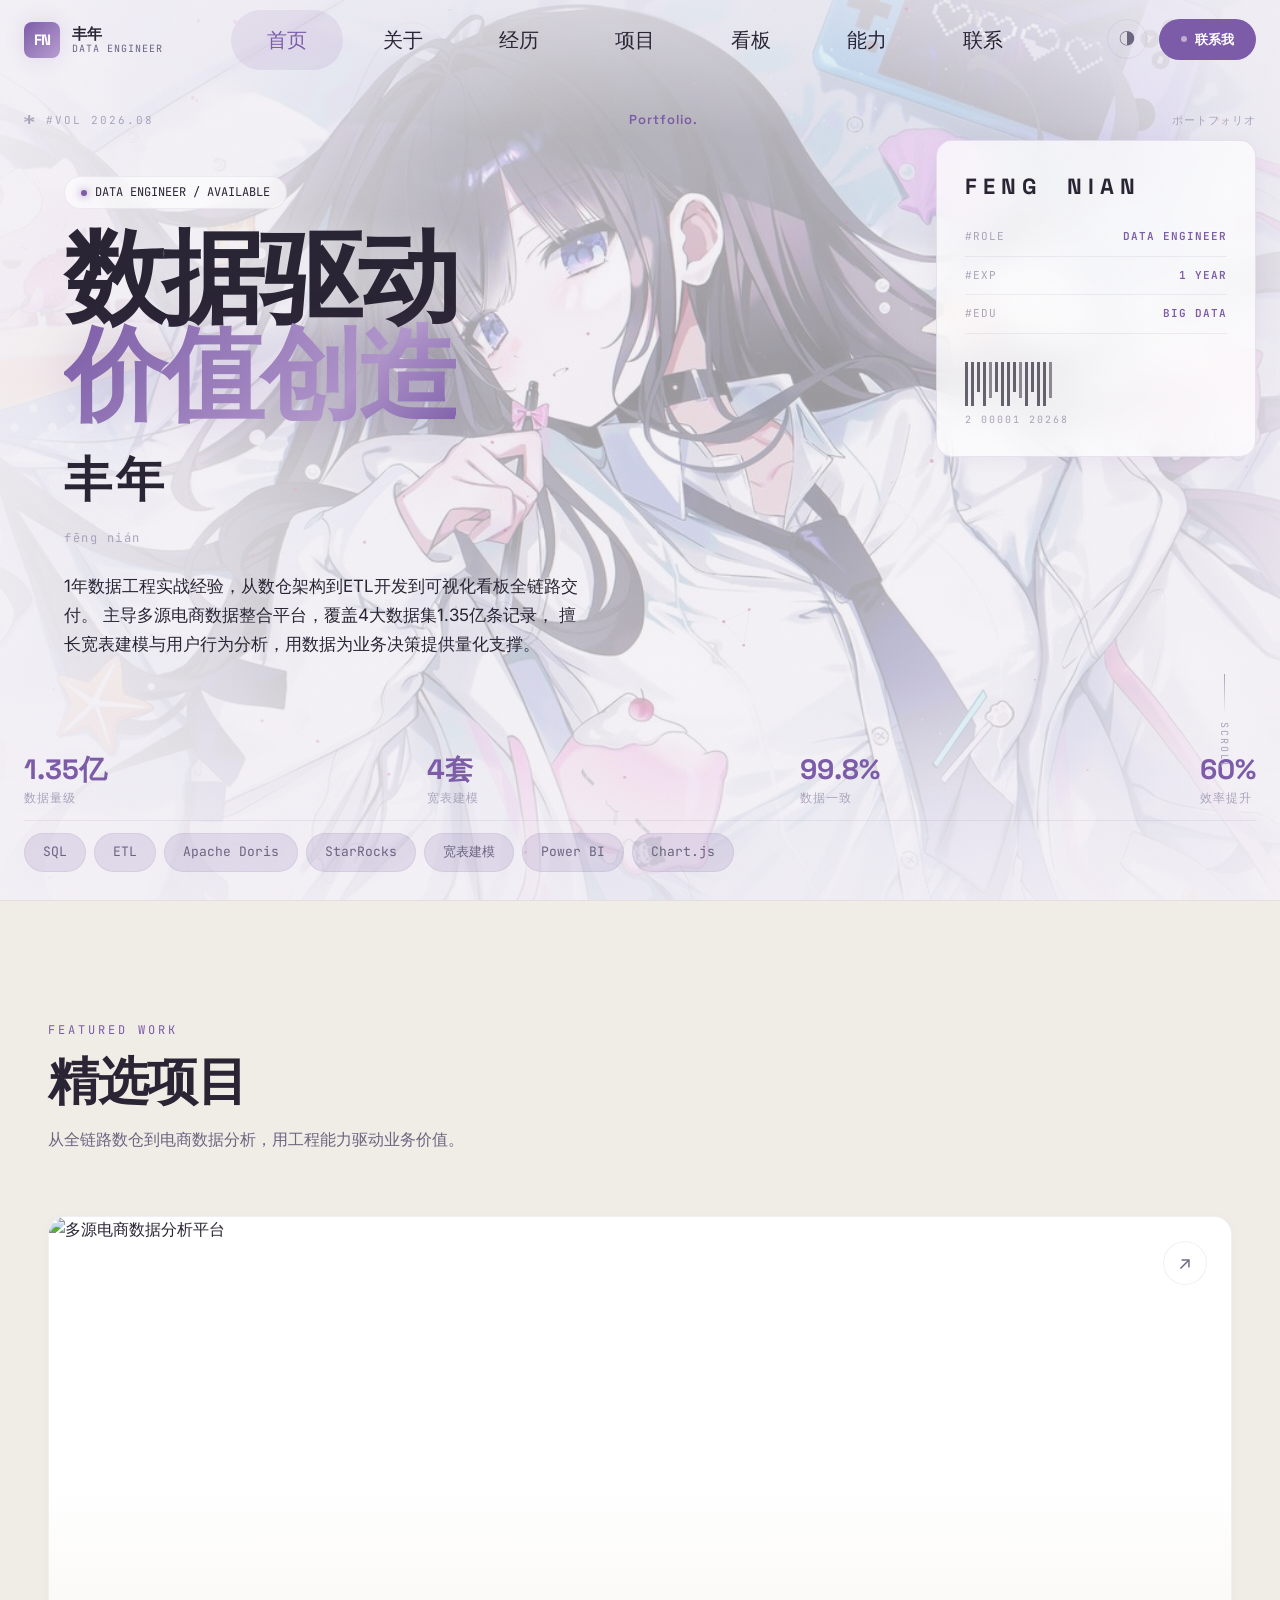
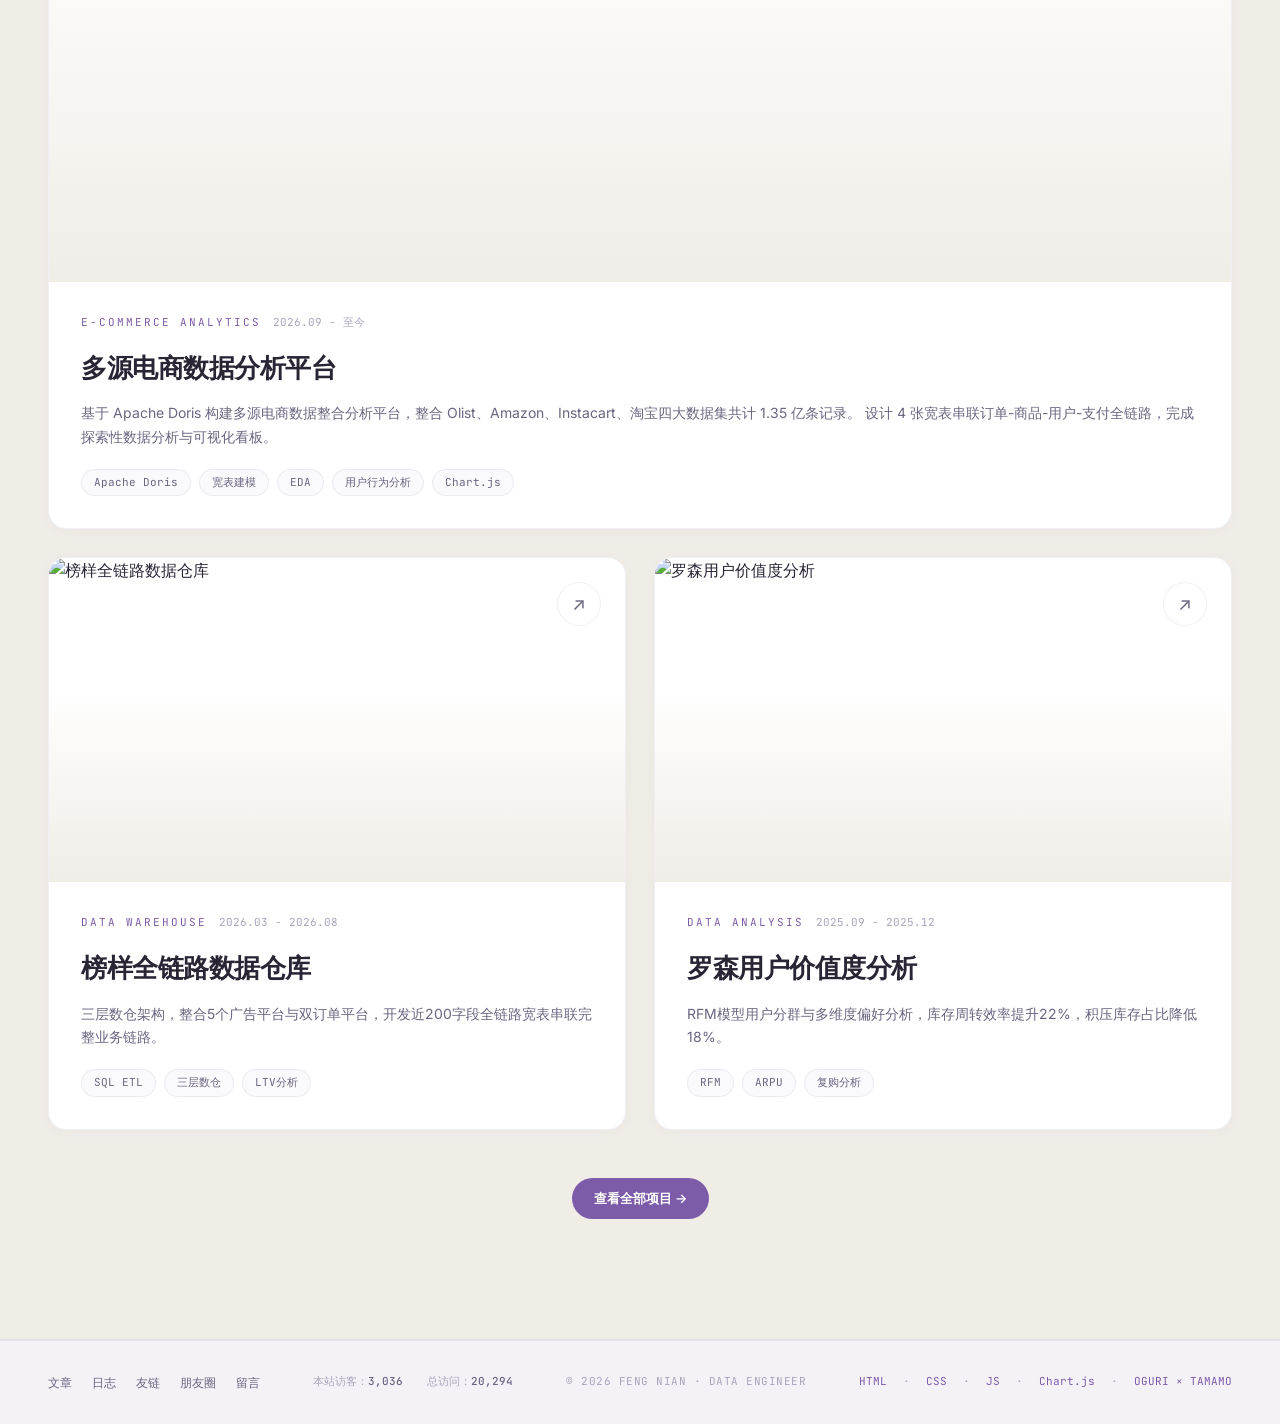
==== index.html @ 4c46c515 "feat: 新增电商数据看板页面，整合4大数据集可视化分析 - 新增 ecommerce-dashboard.html 数据看板页面 - 基于 Chart.js 实现 22 张可视化图表 + 转化漏斗" ====
<!DOCTYPE html>
<html lang="zh-CN">
<head>
<meta charset="UTF-8">
<meta name="viewport" content="width=device-width, initial-scale=1.0">
<title>丰年 | 数据工程师</title>
<link rel="preconnect" href="https://fonts.googleapis.com">
<link rel="preconnect" href="https://fonts.gstatic.com" crossorigin>
<link rel="preload" as="image" href="images/hero_oguri.jpeg">
<link href="https://fonts.googleapis.com/css2?family=Space+Grotesk:wght@400;500;600;700&family=Inter:wght@400;500;600&family=JetBrains+Mono:wght@400;500&display=swap" rel="stylesheet">
<link rel="stylesheet" href="style.css">
</head>
<body class="has-hero">

<!-- ============ LOADER ============ -->
<div class="loader" id="loader">
  <div class="loader-logo">FN</div>
  <div class="loader-bar"></div>
</div>

<!-- ============ NAVBAR ============ -->
<nav class="navbar" id="navbar">
  <div class="nav-inner">
    <a href="index.html" class="nav-logo">
      <div class="nav-logo-mark">FN</div>
      <div class="nav-logo-text">
        <span class="name">丰年</span>
        <span class="role">DATA ENGINEER</span>
      </div>
    </a>
    <div class="nav-links" id="navLinks">
      <a href="index.html" class="active">首页</a>
      <a href="about.html">关于</a>
      <a href="experience.html">经历</a>
      <a href="projects.html">项目</a>
      <a href="ecommerce-dashboard.html">看板</a>
      <a href="skills.html">能力</a>
      <a href="contact.html">联系</a>
    </div>
    <div class="nav-right">
      <button class="nav-menu-toggle" id="menuToggle" aria-label="菜单">
        <span></span><span></span><span></span>
      </button>
      <button class="theme-toggle" id="themeToggle" title="切换主题">&#9681;</button>
      <a href="contact.html" class="nav-cta">
        <span class="dot"></span>
        联系我
      </a>
    </div>
  </div>
</nav>

<!-- ============ HERO ============ -->
<section id="hero" class="hero">
  <div class="hero-bg-img"></div>
  <div class="hero-tint"></div>
  <canvas id="hero-canvas"></canvas>
  <div class="hero-overlay"></div>

  <div class="hero-top-bar">
    <div class="hero-vol">✱ #VOL 2026.08</div>
    <div class="hero-brand">Portfolio.</div>
    <div class="hero-vol-jp">ポートフォリオ</div>
  </div>

  <div class="hero-content">
    <div class="hero-left">
      <div class="hero-tag">DATA ENGINEER / AVAILABLE</div>
      <h1 class="hero-title">
        <span class="line">数据驱动</span>
        <span class="line"><span class="accent">价值创造</span></span>
      </h1>
      <div class="hero-cn-name">丰年</div>
      <div class="hero-cn-sub">fēng nián</div>
      <p class="hero-subtitle">
        1年数据工程实战经验，从数仓架构到ETL开发到可视化看板全链路交付。
        主导多源电商数据整合平台，覆盖4大数据集1.35亿条记录，
        擅长宽表建模与用户行为分析，用数据为业务决策提供量化支撑。
      </p>
    </div>

    <div class="hero-right">
      <div class="hero-vname">FENG&nbsp;&nbsp;NIAN</div>
      <div class="hero-vmeta">
        <div class="vmeta-row"><span class="vmeta-label">#ROLE</span><span class="vmeta-val">DATA ENGINEER</span></div>
        <div class="vmeta-row"><span class="vmeta-label">#EXP</span><span class="vmeta-val">1 YEAR</span></div>
        <div class="vmeta-row"><span class="vmeta-label">#EDU</span><span class="vmeta-val">BIG DATA</span></div>
      </div>
      <div class="hero-barcode">
        <span></span><span></span><span></span><span></span><span></span>
        <span></span><span></span><span></span><span></span><span></span>
        <span></span><span></span><span></span><span></span><span></span>
      </div>
      <div class="hero-barcode-text">2 00001 20268</div>
    </div>
  </div>

  <div class="hero-bottom-bar">
    <div class="hero-stats">
      <div class="hero-stat"><div class="num">1.35亿</div><div class="label">数据量级</div></div>
      <div class="hero-stat"><div class="num">4套</div><div class="label">宽表建模</div></div>
      <div class="hero-stat"><div class="num">99.8%</div><div class="label">数据一致</div></div>
      <div class="hero-stat"><div class="num">60%</div><div class="label">效率提升</div></div>
    </div>
    <div class="hero-tech-strip">
      <span>SQL</span><span>ETL</span><span>Apache Doris</span><span>StarRocks</span><span>宽表建模</span><span>Power BI</span><span>Chart.js</span>
    </div>
  </div>

  <div class="hero-scroll">
    <div class="line"></div>
    <div class="text">SCROLL</div>
  </div>
</section>

<!-- ============ FEATURED PROJECTS ============ -->
<section id="featured-projects" class="section projects" style="padding: 120px 0;">
  <div class="projects-bg-img"></div>
  <div class="container">
    <div class="section-header fade-up">
      <span class="section-tag">FEATURED WORK</span>
      <h2 class="section-title">精选项目</h2>
      <p class="section-desc">从全链路数仓到电商数据分析，用工程能力驱动业务价值。</p>
    </div>
    <div class="projects-grid">
      <div class="project-card large fade-up">
        <a href="ecommerce-dashboard.html">
          <div class="project-arrow">&#8599;</div>
          <div class="project-img">
            <img src="https://trae-api-cn.mchost.guru/api/ide/v1/text_to_image?prompt=E-commerce%20data%20analytics%20dashboard%2C%20purple%20gradient%20theme%2C%20sales%20charts%20and%20user%20behavior%20funnel%2C%20multiple%20datasets%20visualization%2C%20dark%20purple%20background%2C%20futuristic%20data%20UI&image_size=landscape_16_9" alt="多源电商数据分析平台" loading="lazy">
          </div>
          <div class="project-body">
            <div class="project-meta">
              <span class="project-category">E-COMMERCE ANALYTICS</span>
              <span class="project-year">2026.09 - 至今</span>
            </div>
            <h3 class="project-title">多源电商数据分析平台</h3>
            <p class="project-desc">
              基于 Apache Doris 构建多源电商数据整合分析平台，整合 Olist、Amazon、Instacart、淘宝四大数据集共计 1.35 亿条记录。
              设计 4 张宽表串联订单-商品-用户-支付全链路，完成探索性数据分析与可视化看板。
            </p>
            <div class="project-tags">
              <span>Apache Doris</span><span>宽表建模</span><span>EDA</span>
              <span>用户行为分析</span><span>Chart.js</span>
            </div>
          </div>
        </a>
      </div>
      <div class="project-card fade-up">
        <a href="projects.html">
          <div class="project-arrow">&#8599;</div>
          <div class="project-img">
            <img src="https://trae-api-cn.mchost.guru/api/ide/v1/text_to_image?prompt=Dark%20tech%20data%20warehouse%20architecture%20visualization%2C%20glowing%20blue%20data%20nodes%2C%20ETL%20pipeline%20flow%2C%20cinematic%20dark%20background%2C%20futuristic%20data%20engineering&image_size=landscape_16_9" alt="榜样全链路数据仓库" loading="lazy">
          </div>
          <div class="project-body">
            <div class="project-meta">
              <span class="project-category">DATA WAREHOUSE</span>
              <span class="project-year">2026.03 - 2026.08</span>
            </div>
            <h3 class="project-title">榜样全链路数据仓库</h3>
            <p class="project-desc">
              三层数仓架构，整合5个广告平台与双订单平台，开发近200字段全链路宽表串联完整业务链路。
            </p>
            <div class="project-tags">
              <span>SQL ETL</span><span>三层数仓</span><span>LTV分析</span>
            </div>
          </div>
        </a>
      </div>
      <div class="project-card fade-up">
        <a href="projects.html">
          <div class="project-arrow">&#8599;</div>
          <div class="project-img">
            <img src="https://trae-api-cn.mchost.guru/api/ide/v1/text_to_image?prompt=Abstract%20data%20analysis%20visualization%2C%20RFM%20model%20clustering%2C%20user%20value%20segments%2C%20glowing%20blue%20particles%2C%20dark%20background%2C%20tech%20art&image_size=landscape_16_9" alt="罗森用户价值度分析" loading="lazy">
          </div>
          <div class="project-body">
            <div class="project-meta">
              <span class="project-category">DATA ANALYSIS</span>
              <span class="project-year">2025.09 - 2025.12</span>
            </div>
            <h3 class="project-title">罗森用户价值度分析</h3>
            <p class="project-desc">
              RFM模型用户分群与多维度偏好分析，库存周转效率提升22%，积压库存占比降低18%。
            </p>
            <div class="project-tags">
              <span>RFM</span><span>ARPU</span><span>复购分析</span>
            </div>
          </div>
        </a>
      </div>
    </div>
    <div style="text-align:center; margin-top: 48px;">
      <a href="projects.html" class="nav-cta" style="display:inline-flex; align-items:center; gap:8px;">
        查看全部项目 &#8594;
      </a>
    </div>
  </div>
</section>

<!-- ============ FOOTER ============ -->
<div class="footer">
  <div class="footer-inner">
    <div class="footer-nav">
      <a href="articles.html">文章</a>
      <a href="changelog.html">日志</a>
      <a href="friends.html">友链</a>
      <a href="moments.html">朋友圈</a>
      <a href="guestbook.html">留言</a>
    </div>
    <div class="footer-stats">
      <span>本站访客：<b>3,036</b></span>
      <span>总访问：<b>20,294</b></span>
    </div>
    <div class="footer-copy">&copy; 2026 FENG NIAN · DATA ENGINEER</div>
    <div class="footer-tech">
      <span>HTML</span> · <span>CSS</span> · <span>JS</span> · <span>Chart.js</span> · <span style="color: var(--accent);">OGURI × TAMAMO</span>
    </div>
  </div>
</div>

<script>
// ============ MOBILE MENU ============
const menuToggle = document.getElementById('menuToggle');
const navLinksEl = document.getElementById('navLinks');
if (menuToggle && navLinksEl) {
  menuToggle.addEventListener('click', function() {
    menuToggle.classList.toggle('open');
    navLinksEl.classList.toggle('open');
  });
  navLinksEl.querySelectorAll('a').forEach(function(link) {
    link.addEventListener('click', function() {
      menuToggle.classList.remove('open');
      navLinksEl.classList.remove('open');
    });
  });
}

// ============ LOADER ============
window.addEventListener('load', function() {
  setTimeout(function() {
    document.getElementById('loader').classList.add('hidden');
    document.body.classList.add('loaded');
  }, 500);
});

// ============ HERO CANVAS PARTICLE NETWORK ============
(function() {
  const canvas = document.getElementById('hero-canvas');
  if (!canvas) return;
  const ctx = canvas.getContext('2d');
  let particles = [];
  let mouse = { x: null, y: null, radius: 150 };
  let rafId = null;
  let isVisible = true;

  function resize() {
    canvas.width = window.innerWidth;
    canvas.height = window.innerHeight;
  }
  resize();

  var resizeTimer;
  window.addEventListener('resize', function() {
    clearTimeout(resizeTimer);
    resizeTimer = setTimeout(function() {
      resize();
      init();
    }, 200);
  });

  var mouseTimer;
  window.addEventListener('mousemove', function(e) {
    if (mouseTimer) return;
    mouseTimer = requestAnimationFrame(function() {
      const rect = canvas.getBoundingClientRect();
      mouse.x = e.clientX - rect.left;
      mouse.y = e.clientY - rect.top;
      mouseTimer = null;
    });
  });

  class Particle {
    constructor() {
      this.x = Math.random() * canvas.width;
      this.y = Math.random() * canvas.height;
      this.vx = (Math.random() - 0.5) * 0.3;
      this.vy = (Math.random() - 0.5) * 0.3;
      this.size = Math.random() * 1.5 + 0.5;
    }
    update() {
      this.x += this.vx;
      this.y += this.vy;
      if (this.x < 0 || this.x > canvas.width) this.vx *= -1;
      if (this.y < 0 || this.y > canvas.height) this.vy *= -1;
      if (mouse.x) {
        let dx = mouse.x - this.x;
        let dy = mouse.y - this.y;
        let dist = Math.sqrt(dx * dx + dy * dy);
        if (dist < mouse.radius) {
          let force = (mouse.radius - dist) / mouse.radius;
          this.x -= dx * force * 0.02;
          this.y -= dy * force * 0.02;
        }
      }
    }
    draw() {
      ctx.fillStyle = 'rgba(204, 130, 174, 0.5)';
      ctx.beginPath();
      ctx.arc(this.x, this.y, this.size, 0, Math.PI * 2);
      ctx.fill();
    }
  }

  function init() {
    particles = [];
    let count = Math.min(60, Math.floor(canvas.width * canvas.height / 18000));
    for (let i = 0; i < count; i++) particles.push(new Particle());
  }
  init();

  function connect() {
    var len = particles.length;
    for (var a = 0; a < len; a++) {
      for (var b = a + 1; b < len; b++) {
        var dx = particles[a].x - particles[b].x;
        var dy = particles[a].y - particles[b].y;
        var distSq = dx * dx + dy * dy;
        if (distSq < 16900) {
          var dist = Math.sqrt(distSq);
          var op = (1 - dist / 130) * 0.15;
          ctx.strokeStyle = 'rgba(204, 130, 174, ' + op + ')';
          ctx.lineWidth = 0.5;
          ctx.beginPath();
          ctx.moveTo(particles[a].x, particles[a].y);
          ctx.lineTo(particles[b].x, particles[b].y);
          ctx.stroke();
        }
      }
    }
  }

  function animate() {
    if (!isVisible) { rafId = null; return; }
    ctx.clearRect(0, 0, canvas.width, canvas.height);
    for (var i = 0; i < particles.length; i++) {
      particles[i].update();
      particles[i].draw();
    }
    connect();
    rafId = requestAnimationFrame(animate);
  }
  animate();

  var heroObserver = new IntersectionObserver(function(entries) {
    isVisible = entries[0].isIntersecting;
    if (isVisible && !rafId) animate();
  }, { threshold: 0.05 });
  heroObserver.observe(document.getElementById('hero'));
})();

// ============ SCROLL FADE-UP ============
const observer = new IntersectionObserver(function(entries) {
  entries.forEach(function(entry) {
    if (entry.isIntersecting) entry.target.classList.add('visible');
  });
}, { threshold: 0.1, rootMargin: '0px 0px -50px 0px' });

document.querySelectorAll('.fade-up').forEach(function(el) {
  observer.observe(el);
});

// ============ NAVBAR SCROLL (throttled) ============
const navbar = document.getElementById('navbar');
const heroEl = document.getElementById('hero');
var triggerY = heroEl ? heroEl.offsetHeight - 120 : 60;
var scrollTicking = false;

window.addEventListener('resize', function() {
  triggerY = heroEl ? heroEl.offsetHeight - 120 : 60;
});

window.addEventListener('scroll', function() {
  if (scrollTicking) return;
  scrollTicking = true;
  requestAnimationFrame(function() {
    var sy = window.scrollY;
    if (sy > triggerY) navbar.classList.add('scrolled');
    else navbar.classList.remove('scrolled');
    scrollTicking = false;
  });
});

// ============ THEME TOGGLE ============
const themes = [
  { name: 'pink', accent: '#cc82ae' },
  { name: 'lavender', accent: '#9b8ec7' },
  { name: 'mint', accent: '#7ec8a0' },
  { name: 'gold', accent: '#e8c870' },
];
let themeIdx = 0;
const themeBtn = document.getElementById('themeToggle');
const root = document.documentElement;

themeBtn.addEventListener('click', function() {
  themeIdx = (themeIdx + 1) % themes.length;
  const t = themes[themeIdx];
  const accentRgb = hexToRgb(t.accent);
  root.style.setProperty('--accent', t.accent);
  root.style.setProperty('--accent-dim', 'rgba(' + accentRgb + ', 0.15)');
  root.style.setProperty('--accent-glow', 'rgba(' + accentRgb + ', 0.08)');
  root.style.setProperty('--border-hover', 'rgba(' + accentRgb + ', 0.3)');
});

function hexToRgb(hex) {
  const r = parseInt(hex.slice(1, 3), 16);
  const g = parseInt(hex.slice(3, 5), 16);
  const b = parseInt(hex.slice(5, 7), 16);
  return r + ',' + g + ',' + b;
}
</script>

</body>
</html>
---- style.css ----
/* ============ RESET & BASE ============ */
*, *::before, *::after { margin: 0; padding: 0; box-sizing: border-box; }

:root {
  --bg: #f4f1f7;
  --bg-card: #ffffff;
  --bg-elevated: #ece7f3;
  --border: rgba(120,100,145,0.10);
  --border-hover: rgba(165,145,205,0.40);
  --text: #2a2535;
  --text-dim: #6b6580;
  --text-mute: #aaa4bc;
  --accent: #7c5ca8;
  --accent-dim: rgba(124,92,168,0.15);
  --accent-glow: rgba(124,92,168,0.10);
  --accent-soft: #b89ed0;
  --accent-pink: #e0a8c8;
  --max-w: 1700px;
  --font-display: 'Space Grotesk', sans-serif;
  --font-body: 'Inter', sans-serif;
  --font-mono: 'JetBrains Mono', monospace;
  --font-serif: 'Songti SC', 'SimSun', 'STSong', serif;
}

html { scroll-behavior: smooth; }

body {
  background: var(--bg);
  color: var(--text);
  font-family: var(--font-body);
  font-size: 16px;
  line-height: 1.6;
  overflow-x: hidden;
  -webkit-font-smoothing: antialiased;
  opacity: 0;
  transition: opacity 0.8s ease;
}
body.loaded { opacity: 1; }

a { color: inherit; text-decoration: none; }
img { max-width: 100%; display: block; }

/* ============ LOADING SCREEN ============ */
.loader {
  position: fixed; top: 0; left: 0; width: 100%; height: 100%;
  background: var(--bg); z-index: 9999;
  display: flex; align-items: center; justify-content: center;
  flex-direction: column; gap: 24px;
  transition: opacity 0.6s ease, visibility 0.6s ease;
}
.loader.hidden { opacity: 0; visibility: hidden; }
.loader-logo {
  font-family: var(--font-display); font-size: 48px; font-weight: 700;
  letter-spacing: -2px;
  background: linear-gradient(135deg, var(--accent) 0%, var(--accent-soft) 100%);
  -webkit-background-clip: text; -webkit-text-fill-color: transparent;
  background-clip: text;
  animation: loaderPulse 1.5s ease-in-out infinite;
}
@keyframes loaderPulse {
  0%, 100% { opacity: 0.6; transform: scale(0.98); }
  50% { opacity: 1; transform: scale(1); }
}
.loader-bar {
  width: 200px; height: 2px;
  background: var(--border); border-radius: 2px; overflow: hidden;
}
.loader-bar::after {
  content: ''; display: block; width: 40%; height: 100%;
  background: var(--accent);
  animation: loaderBar 1.2s ease-in-out infinite;
}
@keyframes loaderBar {
  0% { transform: translateX(-100%); }
  100% { transform: translateX(300%); }
}

/* ============ LAYOUT ============ */
.container { max-width: var(--max-w); margin: 0 auto; padding: 0 48px; }

/* ============ NAVBAR ============ */
.navbar {
  position: fixed; top: 0; left: 0; right: 0; z-index: 1000;
  height: 80px;
  backdrop-filter: blur(24px) saturate(1.5); -webkit-backdrop-filter: blur(24px) saturate(1.5);
  background: rgba(244,241,247,0.80);
  border-bottom: 1px solid var(--border);
  transition: all 0.4s cubic-bezier(0.4, 0, 0.2, 1);
}
.navbar::after {
  content: ''; position: absolute; bottom: -1px; left: 0; right: 0; height: 1px;
  background: linear-gradient(90deg, transparent 0%, var(--accent-dim) 20%, var(--accent-dim) 80%, transparent 100%);
  opacity: 0.5; transition: opacity 0.4s ease;
}
/* Hero pages: navbar transparent until scrolled past hero */
body.has-hero .navbar:not(.scrolled) {
  background: transparent;
  backdrop-filter: none; -webkit-backdrop-filter: none;
  border-bottom-color: transparent;
}
body.has-hero .navbar:not(.scrolled)::after { opacity: 0; }
/* Scrolled: floating frosted glass pill */
.navbar.scrolled {
  top: 12px; left: 16px; right: 16px;
  height: 60px; border-radius: 100px;
  background: rgba(244,241,247,0.72);
  backdrop-filter: blur(24px) saturate(1.8); -webkit-backdrop-filter: blur(24px) saturate(1.8);
  border: 1px solid var(--border);
  box-shadow: 0 8px 32px rgba(120,100,145,0.12);
}
.navbar.scrolled::after { opacity: 0; }
.nav-inner {
  max-width: var(--max-w); height: 100%; margin: 0 auto; padding: 0 24px;
  display: flex; align-items: center; justify-content: space-between;
  transition: padding 0.4s ease;
}
.navbar.scrolled .nav-inner { padding: 0 32px; }
.nav-logo { display: flex; align-items: center; gap: 12px; font-family: var(--font-display); transition: all 0.3s; }
.nav-logo:hover { opacity: 0.85; }
.nav-logo-mark {
  width: 36px; height: 36px; border-radius: 8px;
  background: linear-gradient(135deg, var(--accent) 0%, var(--accent-soft) 100%);
  display: flex; align-items: center; justify-content: center;
  font-size: 15px; font-weight: 700; color: #fff; letter-spacing: -1px;
  box-shadow: 0 0 20px var(--accent-dim);
}
.nav-logo-text { display: flex; flex-direction: column; line-height: 1.2; }
.nav-logo-text .name { font-size: 15px; color: var(--text); font-weight: 600; }
.nav-logo-text .role { font-size: 10px; color: var(--text-dim); font-family: var(--font-mono); letter-spacing: 1px; text-transform: uppercase; }
.nav-links {
  display: flex; gap: 4px; align-items: center;
  border-radius: 100px; padding: 4px;
}
.nav-links a {
  position: relative; padding: 14px 36px; font-size: 20px; color: var(--text);
  transition: all 0.25s; font-weight: 500; border-radius: 100px; z-index: 1; white-space: nowrap;
}
.nav-links a:hover { color: var(--text); background: rgba(120,100,145,0.06); }
.nav-links a.active { color: var(--accent); background: var(--accent-glow); }
.nav-right { display: flex; align-items: center; gap: 12px; }
.theme-toggle {
  width: 40px; height: 40px; border: 1px solid var(--border); border-radius: 50%;
  background: transparent; color: var(--text-dim); cursor: pointer;
  display: flex; align-items: center; justify-content: center;
  font-size: 16px; transition: all 0.3s;
}
.theme-toggle:hover { border-color: var(--accent); color: var(--accent); }
.nav-cta {
  display: flex; align-items: center; gap: 8px; padding: 10px 22px;
  background: var(--accent); color: #fff; border: none; border-radius: 100px;
  font-size: 13px; font-weight: 600; transition: all 0.3s; cursor: pointer;
  font-family: var(--font-body);
}
.nav-cta:hover { box-shadow: 0 0 24px var(--accent-dim); transform: translateY(-1px); }
.nav-cta .dot { width: 6px; height: 6px; border-radius: 50%; background: #fff; opacity: 0.5; }
.nav-menu-toggle { display: none; }

/* ============ HERO ============ */
.hero { position: relative; min-height: 100vh; display: flex; flex-direction: column; overflow: hidden; }
.hero-bg-img {
  position: absolute; top: 0; left: 0; width: 100%; height: 100%;
  background-image: url('images/hero-bg-new.jpeg'); background-size: cover; background-position: center center;
  opacity: 0.55; filter: saturate(0.88) contrast(0.95); z-index: 0;
}
#hero-canvas { position: absolute; top: 0; left: 0; width: 100%; height: 100%; z-index: 0; }
.hero-overlay {
  position: absolute; top: 0; left: 0; width: 100%; height: 100%; z-index: 1;
  background:
    linear-gradient(90deg, rgba(244,241,247,0.88) 0%, rgba(244,241,247,0.6) 18%, rgba(244,241,247,0.15) 35%, transparent 50%, transparent 65%, rgba(244,241,247,0.3) 85%, rgba(244,241,247,0.7) 100%),
    linear-gradient(180deg, rgba(244,241,247,0.35) 0%, transparent 15%, transparent 75%, rgba(244,241,247,0.5) 100%);
}
.hero-tint {
  position: absolute; top: 0; left: 0; width: 100%; height: 100%; z-index: 0;
  background: linear-gradient(180deg, rgba(244,241,247,0.6) 0%, rgba(244,241,247,0.3) 40%, rgba(244,241,247,0.5) 80%, rgba(244,241,247,0.7) 100%);
}
.hero::after {
  content: ''; position: absolute; top: 0; left: 0; width: 100%; height: 100%; z-index: 3;
  opacity: 0.035; pointer-events: none; mix-blend-mode: multiply;
  background-image: url("data:image/svg+xml;utf8,<svg xmlns='http://www.w3.org/2000/svg' width='200' height='200'><filter id='n'><feTurbulence type='fractalNoise' baseFrequency='0.85' numOctaves='3' stitchTiles='stitch'/></filter><rect width='100%' height='100%' filter='url(%23n)'/></svg>");
}
.hero-ambient {
  position: absolute; top: 15%; left: 35%; transform: translateX(-50%);
  width: 900px; height: 900px;
  background: radial-gradient(circle, var(--accent-glow) 0%, transparent 60%);
  filter: blur(80px); z-index: 0;
  animation: ambientFloat 8s ease-in-out infinite;
}
@keyframes ambientFloat {
  0%, 100% { transform: translateX(-50%) translateY(0); }
  50% { transform: translateX(-50%) translateY(-30px); }
}
/* Floating glowing orbs */
.hero-orb { position: absolute; border-radius: 50%; z-index: 0; pointer-events: none; }
.hero-orb-1 {
  top: 12%; right: 8%; width: 280px; height: 280px;
  background: radial-gradient(circle, var(--accent-dim) 0%, transparent 70%);
  filter: blur(40px); animation: orbFloat1 12s ease-in-out infinite;
}
.hero-orb-2 {
  bottom: 15%; left: 5%; width: 200px; height: 200px;
  background: radial-gradient(circle, rgba(165, 145, 205, 0.12) 0%, transparent 70%);
  filter: blur(35px); animation: orbFloat2 10s ease-in-out infinite;
}
.hero-orb-3 {
  top: 50%; right: 30%; width: 150px; height: 150px;
  background: radial-gradient(circle, rgba(224, 168, 200, 0.10) 0%, transparent 70%);
  filter: blur(30px); animation: orbFloat3 14s ease-in-out infinite;
}
@keyframes orbFloat1 { 0%,100% { transform: translate(0,0); } 50% { transform: translate(-20px, 30px); } }
@keyframes orbFloat2 { 0%,100% { transform: translate(0,0); } 50% { transform: translate(30px, -20px); } }
@keyframes orbFloat3 { 0%,100% { transform: translate(0,0); } 50% { transform: translate(-15px, -25px); } }
/* Twinkling stars */
.hero-star { position: absolute; z-index: 1; pointer-events: none; }
.hero-star::before, .hero-star::after {
  content: ''; position: absolute; top: 50%; left: 50%;
  background: var(--accent); border-radius: 50%;
}
.hero-star::before { width: 6px; height: 6px; transform: translate(-50%, -50%); box-shadow: 0 0 12px var(--accent); }
.hero-star::after { width: 2px; height: 2px; transform: translate(-50%, -50%); opacity: 0.5; }
.hero-star-1 { top: 18%; right: 15%; animation: twinkle 3s ease-in-out infinite; }
.hero-star-2 { top: 35%; right: 8%; animation: twinkle 4s ease-in-out infinite 0.5s; }
.hero-star-3 { bottom: 25%; right: 20%; animation: twinkle 3.5s ease-in-out infinite 1s; }
.hero-star-4 { top: 65%; right: 40%; animation: twinkle 2.8s ease-in-out infinite 0.8s; }
.hero-star-5 { top: 25%; left: 8%; animation: twinkle 4.5s ease-in-out infinite 1.5s; }
@keyframes twinkle { 0%,100% { opacity: 0.2; transform: scale(0.8); } 50% { opacity: 1; transform: scale(1.2); } }
/* Hero content: left+right split layout */
.hero-content {
  position: relative; z-index: 2; width: 100%; max-width: var(--max-w); margin: 0 auto;
  padding: 0 24px; display: flex; align-items: flex-start; justify-content: space-between; gap: 80px;
  padding-top: 140px; padding-bottom: 40px; flex: 1;
}
.hero-left { flex: 1; max-width: 680px; padding: 36px 40px; border-radius: 20px; }
.hero-right { flex-shrink: 0; width: 320px; padding: 28px; border-radius: 16px; background: rgba(255,255,255,0.75); backdrop-filter: blur(16px); -webkit-backdrop-filter: blur(16px); border: 1px solid rgba(124,92,168,0.15); box-shadow: 0 4px 24px rgba(124,92,168,0.08); }

/* Magazine top bar */
.hero-top-bar {
  position: absolute; top: 110px; left: 24px; right: 24px; z-index: 2;
  max-width: var(--max-w); margin: 0 auto;
  display: flex; justify-content: space-between; align-items: center;
  font-family: var(--font-mono);
  opacity: 0; animation: heroFadeUp 0.8s ease forwards; animation-delay: 0.2s;
}
.hero-vol { font-size: 11px; color: var(--text-mute); letter-spacing: 2px; }
.hero-brand { font-size: 13px; font-weight: 600; color: var(--accent); letter-spacing: 1px; font-family: var(--font-display); }
.hero-vol-jp { font-size: 11px; color: var(--text-mute); letter-spacing: 1px; }
.hero-tag {
  display: inline-flex; align-items: center; gap: 8px;
  padding: 6px 16px; border: 1px solid var(--border); border-radius: 100px;
  font-family: var(--font-mono); font-size: 12px; color: var(--text);
  margin-bottom: 20px; backdrop-filter: blur(10px); background: rgba(255,255,255,0.65);
  opacity: 0; transform: translateY(20px);
  animation: heroFadeUp 0.8s ease forwards; animation-delay: 0.3s;
}
.hero-tag::before {
  content: ''; width: 6px; height: 6px; border-radius: 50%;
  background: var(--accent); box-shadow: 0 0 8px var(--accent);
  animation: pulse 2s infinite;
}
@keyframes pulse { 0%, 100% { opacity: 1; } 50% { opacity: 0.3; } }
.hero-title {
  font-family: var(--font-display); font-size: clamp(56px, 8vw, 128px);
  font-weight: 700; line-height: 0.95; letter-spacing: -4px; margin-bottom: 14px;
  text-shadow: 0 2px 30px rgba(244,241,247,0.6);
  opacity: 0; transform: translateY(30px);
  animation: heroFadeUp 0.9s ease forwards; animation-delay: 0.5s;
}
.hero-title .line { display: block; }
.hero-title .accent {
  background: linear-gradient(135deg, var(--accent) 0%, var(--accent-soft) 70%, var(--accent) 100%);
  -webkit-background-clip: text; -webkit-text-fill-color: transparent; background-clip: text;
  text-shadow: 0 2px 40px rgba(124,92,168,0.25);
}
.hero-cn-name {
  font-family: var(--font-serif); font-size: 48px; font-weight: 600;
  margin: 18px 0 10px; color: var(--text); letter-spacing: 4px;
  text-shadow: 0 2px 20px rgba(244,241,247,0.5);
  opacity: 0; transform: translateY(20px);
  animation: heroFadeUp 0.8s ease forwards; animation-delay: 0.55s;
}
.hero-cn-sub {
  font-family: var(--font-mono); font-size: 12px; color: var(--text-mute);
  margin-bottom: 24px; letter-spacing: 1.5px;
  opacity: 0; transform: translateY(20px);
  animation: heroFadeUp 0.8s ease forwards; animation-delay: 0.65s;
}
/* Hero right panel: metadata + barcode */
.hero-vname {
  font-family: var(--font-display); font-size: 22px; font-weight: 700;
  letter-spacing: 6px; margin-bottom: 24px; color: var(--text);
  opacity: 0; transform: translateY(20px);
  animation: heroFadeUp 0.8s ease forwards; animation-delay: 0.6s;
}
.hero-vmeta {
  margin-bottom: 28px;
  opacity: 0; transform: translateY(20px);
  animation: heroFadeUp 0.8s ease forwards; animation-delay: 0.75s;
}
.vmeta-row {
  display: flex; justify-content: space-between; align-items: center;
  font-family: var(--font-mono); font-size: 11px; margin-bottom: 10px;
  padding-bottom: 10px; border-bottom: 1px solid var(--border);
}
.vmeta-label { color: var(--text-mute); letter-spacing: 1px; }
.vmeta-val { color: var(--accent); font-weight: 600; letter-spacing: 1px; }
.hero-barcode {
  display: flex; gap: 3px; margin-bottom: 6px;
  opacity: 0; transform: translateY(20px);
  animation: heroFadeUp 0.8s ease forwards; animation-delay: 0.9s;
}
.hero-barcode span { width: 3px; height: 44px; background: var(--text); opacity: 0.7; }
.hero-barcode span:nth-child(3n) { height: 30px; }
.hero-barcode span:nth-child(5n) { height: 36px; opacity: 0.5; }
.hero-barcode-text {
  font-family: var(--font-mono); font-size: 10px; color: var(--text-mute);
  letter-spacing: 2px;
  opacity: 0; transform: translateY(20px);
  animation: heroFadeUp 0.8s ease forwards; animation-delay: 1.0s;
}
.hero-subtitle {
  font-size: 17px; color: var(--text); font-weight: 400; line-height: 1.7;
  max-width: 520px; margin: 0;
  text-shadow: 0 1px 12px rgba(244,241,247,0.6);
  opacity: 0; transform: translateY(20px);
  animation: heroFadeUp 0.9s ease forwards; animation-delay: 0.7s;
}
.hero-actions {
  display: flex; gap: 14px;
  opacity: 0; transform: translateY(20px);
  animation: heroFadeUp 0.9s ease forwards; animation-delay: 0.9s;
}
@keyframes heroFadeUp { to { opacity: 1; transform: translateY(0); } }
.btn-primary {
  padding: 14px 36px; background: var(--accent); color: #fff; border: none; border-radius: 100px;
  font-size: 14px; font-weight: 600; cursor: pointer; transition: all 0.3s;
  font-family: var(--font-body); position: relative; overflow: hidden;
}
.btn-primary:hover { box-shadow: 0 0 30px var(--accent-dim); transform: translateY(-2px); }
.btn-ghost {
  padding: 14px 36px; background: transparent; color: var(--text);
  border: 1px solid var(--border); border-radius: 100px;
  font-size: 14px; font-weight: 500; cursor: pointer; transition: all 0.3s;
  font-family: var(--font-body);
}
.btn-ghost:hover { border-color: var(--accent); color: var(--accent); }
/* Hero bottom bar: stats + tech strip */
.hero-bottom-bar {
  position: relative; z-index: 2;
  width: 100%; max-width: var(--max-w); margin: 0 auto;
  padding: 0 24px 24px;
  opacity: 0; transform: translateY(20px);
  animation: heroFadeUp 0.8s ease forwards; animation-delay: 1.1s;
}
.hero-stats {
  display: flex; justify-content: space-between; gap: 30px;
  margin-bottom: 12px; padding-bottom: 12px; border-bottom: 1px solid var(--border);
}
.hero-stat { text-align: left; }
.hero-stat .num { font-family: var(--font-display); font-size: 28px; font-weight: 700; color: var(--accent); line-height: 1; }
.hero-stat .label { font-size: 12px; color: var(--text-mute); margin-top: 6px; font-family: var(--font-mono); letter-spacing: 1px; }
.hero-tech-strip {
  display: flex; gap: 8px; overflow-x: auto; padding-bottom: 4px;
}
.hero-tech-strip span {
  padding: 8px 18px; background: var(--accent-dim); border-radius: 100px;
  font-size: 13px; color: var(--text-dim); font-family: var(--font-mono);
  white-space: nowrap; border: 1px solid var(--border);
}
.hero-scroll {
  position: absolute; bottom: 130px; right: 48px; z-index: 2;
  display: flex; flex-direction: column; align-items: center; gap: 8px;
  opacity: 0;
  animation: heroFadeUp 0.8s ease forwards, bounce 2s infinite;
  animation-delay: 1.3s, 2s;
}
.hero-scroll .line { width: 1px; height: 40px; background: linear-gradient(to bottom, var(--text-mute), transparent); }
.hero-scroll .text { font-family: var(--font-mono); font-size: 10px; color: var(--text-mute); letter-spacing: 2px; writing-mode: vertical-rl; }
@keyframes bounce {
  0%, 100% { transform: translateY(0); }
  50% { transform: translateY(8px); }
}

/* ============ SECTION COMMON ============ */
.section { padding: 140px 0; position: relative; overflow: hidden; }
.section-header { margin-bottom: 64px; }
.section-tag {
  font-family: var(--font-mono); font-size: 12px; color: var(--accent);
  letter-spacing: 3px; text-transform: uppercase; margin-bottom: 14px; display: block;
}
.section-title {
  font-family: var(--font-display); font-size: clamp(36px, 4vw, 56px);
  font-weight: 600; letter-spacing: -1.5px; line-height: 1.1;
}
.section-desc { font-size: 16px; color: var(--text-dim); max-width: 600px; margin-top: 16px; }
.fade-up { opacity: 0; transform: translateY(40px); transition: opacity 0.8s cubic-bezier(0.16, 1, 0.3, 1), transform 0.8s cubic-bezier(0.16, 1, 0.3, 1); }
.fade-up.visible { opacity: 1; transform: translateY(0); }

/* ============ ABOUT (NEW LAYOUT) ============ */

/* Hero Banner */
.about-hero {
  position: relative; width: 100%; min-height: 520px; margin-top: 80px;
  display: flex; align-items: center; overflow: hidden;
}
.about-hero-bg {
  position: absolute; top: 0; left: 0; right: 0; bottom: 0;
  background: linear-gradient(135deg, var(--accent-dim) 0%, rgba(244,241,247,0.6) 50%, var(--accent-glow) 100%);
}
.about-hero-bg::before {
  content: ''; position: absolute; top: 0; left: 0; right: 0; bottom: 0;
  background-image: url('images/about-bg.jpeg'); background-size: cover; background-position: center;
  opacity: 0.25; filter: saturate(0.9);
}
.about-hero-content {
  position: relative; z-index: 1; width: 100%; max-width: var(--max-w); margin: 0 auto;
  padding: 60px 48px; display: flex; align-items: center; justify-content: space-between; gap: 60px;
}
.about-hero-left { flex: 1; max-width: 560px; }
.about-hero-tag {
  display: inline-block; padding: 6px 16px; border: 1px solid var(--border);
  border-radius: 100px; font-family: var(--font-mono); font-size: 12px;
  color: var(--accent); letter-spacing: 2px; margin-bottom: 24px;
  background: rgba(255,255,255,0.6); backdrop-filter: blur(10px);
}
.about-hero-title {
  font-family: var(--font-display); font-size: 64px; font-weight: 700;
  color: var(--text); line-height: 1.1; margin-bottom: 24px;
}
.about-hero-title .accent {
  background: linear-gradient(135deg, var(--accent) 0%, var(--accent-soft) 100%);
  -webkit-background-clip: text; -webkit-text-fill-color: transparent; background-clip: text;
}
.about-hero-desc {
  font-size: 16px; line-height: 1.8; color: var(--text-dim); margin-bottom: 32px;
}
.about-hero-cta {
  display: inline-flex; align-items: center; gap: 8px;
  padding: 12px 28px; background: var(--accent); color: #fff;
  border-radius: 100px; font-size: 15px; font-weight: 500;
  transition: all 0.3s; box-shadow: 0 4px 16px rgba(124,92,168,0.25);
}
.about-hero-cta:hover { transform: translateY(-2px); box-shadow: 0 6px 24px rgba(124,92,168,0.35); }
.about-hero-cta span { transition: transform 0.3s; }
.about-hero-cta:hover span { transform: translateX(4px); }
.about-hero-right { flex-shrink: 0; width: 360px; height: 440px; }
.about-hero-image {
  width: 100%; height: 100%; border-radius: 20px; overflow: hidden;
  background-image: url('images/about-bg.jpeg'); background-size: cover; background-position: center;
  box-shadow: 0 8px 40px rgba(120,100,145,0.15);
  border: 1px solid var(--border);
  transition: transform 0.4s;
}
.about-hero-image:hover { transform: scale(1.02); }

/* Content Card Grid */
.about-content { background: var(--bg); padding: 60px 0 80px; }
.about-cards-grid {
  display: grid; grid-template-columns: 1fr 1fr 1fr; gap: 28px;
}
.about-card {
  background: var(--bg-card); border: 1px solid var(--border); border-radius: 24px;
  padding: 40px; transition: all 0.3s; position: relative; overflow: hidden;
}
.about-card:hover {
  border-color: var(--border-hover); box-shadow: 0 8px 32px rgba(120,100,145,0.10);
  transform: translateY(-4px);
}
.about-card-header {
  display: flex; align-items: center; gap: 16px; margin-bottom: 32px;
  padding-bottom: 28px; border-bottom: 1px solid var(--border);
}
.about-card-num {
  font-family: var(--font-display); font-size: 48px; font-weight: 700;
  color: var(--accent); opacity: 0.3; line-height: 1;
  background: var(--accent-dim); padding: 8px 20px;
  border-radius: 16px;
}
.about-card-title {
  font-family: var(--font-display); font-size: 24px; font-weight: 600; color: var(--text);
}

/* Card: Personal Info */
.about-info-name {
  font-family: var(--font-display); font-size: 56px; font-weight: 700;
  color: var(--text); margin-bottom: 8px; line-height: 1.1;
}
.about-info-role {
  font-family: var(--font-mono); font-size: 16px; color: var(--accent);
  letter-spacing: 2px; margin-bottom: 36px;
}
.about-contact-list { display: flex; flex-direction: column; gap: 24px; }
.about-contact-item { display: flex; flex-direction: column; gap: 6px; }
.about-contact-item .label {
  font-family: var(--font-mono); font-size: 14px; color: var(--text-mute);
  text-transform: uppercase; letter-spacing: 3px;
}
.about-contact-item .value { font-size: 20px; color: var(--text); font-weight: 500; }

/* Card: Stats */
.about-stats-list { display: flex; flex-direction: column; gap: 20px; }
.about-stat-row {
  display: flex; align-items: center; gap: 16px;
  padding: 16px; background: var(--accent-glow); border-radius: 12px;
  transition: all 0.3s;
}
.about-stat-row:hover { background: var(--accent-dim); }
.about-stat-num {
  font-family: var(--font-display); font-size: 28px; font-weight: 700;
  color: var(--accent); line-height: 1; min-width: 90px;
}
.about-stat-info { flex: 1; }
.about-stat-label { font-size: 14px; font-weight: 600; color: var(--text); margin-bottom: 2px; }
.about-stat-desc { font-size: 12px; color: var(--text-dim); }

/* Card: Skills */
.about-skill-tags { display: flex; flex-wrap: wrap; gap: 8px; margin-bottom: 24px; }
.about-skill-tag {
  padding: 6px 14px; background: var(--accent-dim); border: 1px solid var(--border);
  border-radius: 100px; font-size: 12px; color: var(--text-dim);
  font-family: var(--font-mono); transition: all 0.3s;
}
.about-skill-tag:hover { background: var(--accent); color: #fff; border-color: var(--accent); }
.about-bio-full { margin-bottom: 24px; }
.about-bio-full p {
  font-size: 14px; line-height: 1.8; color: var(--text-dim);
}
.about-card-link {
  display: inline-flex; align-items: center; gap: 6px;
  font-size: 14px; color: var(--accent); font-weight: 500;
  transition: gap 0.3s;
}
.about-card-link:hover { gap: 12px; }

/* Responsive */
@media (max-width: 1100px) {
  .about-cards-grid { grid-template-columns: 1fr; }
  .about-hero-right { display: none; }
  .about-hero-content { padding: 40px 24px; }
  .about-hero-title { font-size: 44px; }
}
@media (max-width: 640px) {
  .about-hero-title { font-size: 36px; }
  .about-hero-content { padding: 30px 20px; }
  .about-card { padding: 24px; }
  .about-stat-num { font-size: 22px; min-width: 70px; }
}

/* ============ EXPERIENCE ============ */
.experience { background: var(--bg-elevated); position: relative; }
.timeline { position: relative; padding-left: 32px; }
.timeline::before {
  content: ''; position: absolute; left: 7px; top: 8px; bottom: 8px; width: 2px;
  background: linear-gradient(to bottom, var(--accent), var(--accent-soft), transparent);
}
.timeline-item { position: relative; margin-bottom: 48px; }
.timeline-item:last-child { margin-bottom: 0; }
.timeline-dot {
  position: absolute; left: -32px; top: 6px; width: 16px; height: 16px;
  border-radius: 50%; background: var(--bg-elevated);
  border: 3px solid var(--accent);
  box-shadow: 0 0 0 4px rgba(154,134,200,0.12);
  z-index: 1;
}
.timeline-content {
  background: var(--bg-card); border: 1px solid var(--border); border-radius: 16px;
  padding: 24px 28px; transition: all 0.3s;
}
.timeline-content:hover { border-color: var(--border-hover); box-shadow: 0 8px 32px rgba(120,100,145,0.08); }
.timeline-date {
  font-family: var(--font-mono); font-size: 12px; color: var(--accent);
  letter-spacing: 1px; margin-bottom: 8px;
}
.timeline-title {
  font-family: var(--font-display); font-size: 20px; font-weight: 600;
  margin-bottom: 10px; color: var(--text);
}
.timeline-desc {
  font-size: 14px; line-height: 1.7; color: var(--text-dim); margin-bottom: 16px;
}
.timeline-tags { display: flex; flex-wrap: wrap; gap: 8px; }
.timeline-tags span {
  padding: 4px 12px; background: var(--accent-dim); border: 1px solid var(--border);
  border-radius: 100px; font-size: 11px; color: var(--text-dim); font-family: var(--font-mono);
}

/* ============ PROJECTS ============ */
.projects { background: #f0ece6; border-top: 1px solid var(--border); border-bottom: 1px solid var(--border); position: relative; }
.projects-bg-img {
  position: absolute; top: 0; left: 0; width: 100%; height: 100%;
  background-image: url('images/oguri_cap_2.jpg'); background-size: cover; background-position: center;
  opacity: 0.08; filter: blur(3px) saturate(0.5); z-index: 0; pointer-events: none;
}
.projects .container { position: relative; z-index: 1; }
.projects-grid { display: grid; grid-template-columns: 1fr 1fr; gap: 28px; }
.project-card {
  background: var(--bg-card); border: 1px solid var(--border); border-radius: 18px;
  overflow: hidden; transition: all 0.4s cubic-bezier(0.16, 1, 0.3, 1); cursor: pointer; position: relative;
  box-shadow: 0 2px 12px rgba(120,100,145,0.04);
}
.project-card:hover { border-color: var(--border-hover); transform: translateY(-6px); box-shadow: 0 20px 60px rgba(120,100,145,0.10); }
.project-card.large { grid-column: span 2; }
.project-img { width: 100%; aspect-ratio: 16/9; overflow: hidden; position: relative; }
.project-img img { width: 100%; height: 100%; object-fit: cover; transition: transform 0.8s cubic-bezier(0.16, 1, 0.3, 1); }
.project-card:hover .project-img img { transform: scale(1.06); }
.project-img::after {
  content: ''; position: absolute; top: 0; left: 0; width: 100%; height: 100%;
  background: linear-gradient(180deg, transparent 40%, rgba(240,236,230,0.95) 100%);
}
.project-body { padding: 32px; }
.project-meta { display: flex; align-items: center; gap: 12px; margin-bottom: 16px; }
.project-category { font-family: var(--font-mono); font-size: 11px; color: var(--accent); text-transform: uppercase; letter-spacing: 2px; }
.project-year { font-family: var(--font-mono); font-size: 11px; color: var(--text-mute); }
.project-title { font-family: var(--font-display); font-size: 26px; font-weight: 600; margin-bottom: 12px; letter-spacing: -0.5px; }
.project-desc { font-size: 14px; color: var(--text-dim); line-height: 1.7; margin-bottom: 20px; }
.project-tags { display: flex; flex-wrap: wrap; gap: 8px; }
.project-tags span { padding: 4px 12px; background: rgba(120,100,145,0.04); border: 1px solid var(--border); border-radius: 100px; font-size: 11px; color: var(--text-dim); font-family: var(--font-mono); }
.project-arrow {
  position: absolute; top: 24px; right: 24px; width: 44px; height: 44px;
  border: 1px solid var(--border); border-radius: 50%;
  display: flex; align-items: center; justify-content: center;
  font-size: 18px; color: var(--text-dim); transition: all 0.3s; z-index: 3;
  background: rgba(255,255,255,0.5); backdrop-filter: blur(10px);
}
.project-card:hover .project-arrow { border-color: var(--accent); color: var(--accent); transform: rotate(-45deg); background: var(--accent-glow); }

/* ============ SKILLS ============ */
.skills { background: var(--bg); position: relative; }
.skills-bg-img {
  position: absolute; bottom: 0; left: 0; width: 60%; height: 100%;
  background-image: url('images/m28.jpg'); background-size: cover; background-position: left center;
  opacity: 0.06; filter: blur(5px) saturate(0.5); z-index: 0; pointer-events: none;
  mask-image: linear-gradient(to right, black 0%, transparent 80%);
  -webkit-mask-image: linear-gradient(to right, black 0%, transparent 80%);
}
.skills .container { position: relative; z-index: 1; }
.skills-grid { display: grid; grid-template-columns: repeat(3, 1fr); gap: 20px; }
.skill-card {
  background: var(--bg-card); border: 1px solid var(--border); border-radius: 18px; padding: 36px;
  transition: all 0.4s cubic-bezier(0.16, 1, 0.3, 1); position: relative; overflow: hidden;
  box-shadow: 0 2px 12px rgba(120,100,145,0.04);
}
.skill-card::before {
  content: ''; position: absolute; top: 0; left: 0; width: 100%; height: 2px;
  background: linear-gradient(90deg, var(--accent), transparent);
  opacity: 0; transition: opacity 0.3s;
}
.skill-card:hover { border-color: var(--border-hover); background: var(--bg-elevated); transform: translateY(-4px); box-shadow: 0 12px 40px rgba(120,100,145,0.08); }
.skill-card:hover::before { opacity: 1; }
.skill-icon { width: 48px; height: 48px; border-radius: 12px; background: var(--accent-glow); display: flex; align-items: center; justify-content: center; font-size: 22px; margin-bottom: 20px; color: var(--accent); }
.skill-card h4 { font-family: var(--font-display); font-size: 20px; font-weight: 600; margin-bottom: 6px; }
.skill-card .skill-sub { font-size: 12px; color: var(--accent); font-family: var(--font-mono); margin-bottom: 16px; letter-spacing: 1px; }
.skill-card p { font-size: 14px; color: var(--text-dim); line-height: 1.7; margin-bottom: 20px; }
.skill-list { display: flex; flex-wrap: wrap; gap: 6px; }
.skill-list span { padding: 4px 10px; background: rgba(120,100,145,0.04); border-radius: 6px; font-size: 11px; color: var(--text-dim); font-family: var(--font-mono); }

/* ============ ARTICLES ============ */
.articles { background: #f0ece6; border-top: 1px solid var(--border); border-bottom: 1px solid var(--border); position: relative; }
.articles-bg-deco {
  position: absolute; top: 10%; left: -80px; width: 400px; height: 500px;
  background-image: url('images/oguri_tamamo_1.jpg'); background-size: cover; background-position: center;
  opacity: 0.06; filter: blur(5px) saturate(0.5); z-index: 0; pointer-events: none; border-radius: 30px;
}
.articles .container { position: relative; z-index: 1; }
.articles-grid { display: grid; grid-template-columns: 1fr 1fr 1fr; gap: 24px; }
.article-card {
  background: var(--bg-card); border: 1px solid var(--border); border-radius: 16px; overflow: hidden;
  transition: all 0.4s cubic-bezier(0.16, 1, 0.3, 1); cursor: pointer; position: relative;
  box-shadow: 0 2px 12px rgba(120,100,145,0.04);
}
.article-card:hover { border-color: var(--border-hover); transform: translateY(-5px); box-shadow: 0 16px 50px rgba(120,100,145,0.10); }
.article-cover { width: 100%; aspect-ratio: 16/10; overflow: hidden; position: relative; }
.article-cover img { width: 100%; height: 100%; object-fit: cover; transition: transform 0.8s cubic-bezier(0.16, 1, 0.3, 1); }
.article-card:hover .article-cover img { transform: scale(1.06); }
.article-cover::after { content: ''; position: absolute; top: 0; left: 0; width: 100%; height: 100%; background: linear-gradient(180deg, transparent 50%, rgba(240,236,230,0.8) 100%); }
.article-body { padding: 24px; }
.article-meta { display: flex; align-items: center; gap: 10px; margin-bottom: 12px; }
.article-cat { font-family: var(--font-mono); font-size: 10px; color: var(--accent); text-transform: uppercase; letter-spacing: 1.5px; }
.article-date { font-family: var(--font-mono); font-size: 10px; color: var(--text-mute); }
.article-title { font-family: var(--font-display); font-size: 18px; font-weight: 600; margin-bottom: 8px; line-height: 1.4; letter-spacing: -0.3px; }
.article-excerpt { font-size: 13px; color: var(--text-dim); line-height: 1.7; margin-bottom: 14px; display: -webkit-box; -webkit-line-clamp: 2; -webkit-box-orient: vertical; overflow: hidden; }
.article-tags { display: flex; flex-wrap: wrap; gap: 6px; }
.article-tags span { padding: 3px 10px; background: rgba(120,100,145,0.04); border: 1px solid var(--border); border-radius: 100px; font-size: 10px; color: var(--text-dim); font-family: var(--font-mono); }
.article-pinned { position: absolute; top: 12px; right: 12px; padding: 4px 10px; background: var(--accent); color: #fff; border-radius: 100px; font-size: 10px; font-weight: 600; font-family: var(--font-mono); z-index: 1; }

/* ============ CHANGELOG ============ */
.changelog { background: var(--bg); position: relative; }
.changelog .container { position: relative; z-index: 1; }
.timeline { position: relative; padding-left: 32px; }
.timeline::before { content: ''; position: absolute; left: 7px; top: 0; bottom: 0; width: 1px; background: linear-gradient(to bottom, var(--accent-dim) 0%, var(--border) 50%, transparent 100%); }
.log-item { position: relative; padding-bottom: 40px; }
.log-item:last-child { padding-bottom: 0; }
.log-dot { position: absolute; left: -32px; top: 4px; width: 15px; height: 15px; border-radius: 50%; background: var(--bg); border: 2px solid var(--accent); box-shadow: 0 0 12px var(--accent-dim); transition: all 0.3s; }
.log-item:hover .log-dot { background: var(--accent); box-shadow: 0 0 20px var(--accent); }
.log-date { font-family: var(--font-mono); font-size: 11px; color: var(--accent); letter-spacing: 1px; margin-bottom: 6px; }
.log-title { font-family: var(--font-display); font-size: 18px; font-weight: 600; margin-bottom: 8px; letter-spacing: -0.3px; }
.log-desc { font-size: 13px; color: var(--text-dim); line-height: 1.7; padding: 16px 20px; background: var(--bg-card); border: 1px solid var(--border); border-radius: 12px; transition: border-color 0.3s; box-shadow: 0 2px 8px rgba(120,100,145,0.04); }
.log-item:hover .log-desc { border-color: var(--border-hover); }
.log-badge { display: inline-block; padding: 2px 10px; background: var(--accent-glow); border: 1px solid var(--accent-dim); border-radius: 100px; font-size: 10px; color: var(--accent); font-family: var(--font-mono); margin-left: 8px; vertical-align: middle; }

/* ============ FRIEND LINKS ============ */
.friends { background: var(--bg); position: relative; }
.friends .container { position: relative; z-index: 1; }
.friends-grid { display: grid; grid-template-columns: repeat(4, 1fr); gap: 20px; }
.friend-card {
  display: flex; flex-direction: column; align-items: center; gap: 12px;
  padding: 32px 20px; background: var(--bg-card); border: 1px solid var(--border); border-radius: 16px;
  transition: all 0.4s cubic-bezier(0.16, 1, 0.3, 1); text-align: center; cursor: pointer;
  box-shadow: 0 2px 12px rgba(120,100,145,0.04);
}
.friend-card:hover { border-color: var(--border-hover); background: var(--bg-elevated); transform: translateY(-4px); box-shadow: 0 12px 40px rgba(120,100,145,0.08); }
.friend-avatar { width: 64px; height: 64px; border-radius: 50%; overflow: hidden; border: 2px solid var(--border); transition: border-color 0.3s; position: relative; }
.friend-card:hover .friend-avatar { border-color: var(--accent); }
.friend-avatar img { width: 100%; height: 100%; object-fit: cover; }
.friend-avatar::after { content: ''; position: absolute; inset: 0; border-radius: 50%; box-shadow: inset 0 0 12px rgba(0,0,0,0.08); }
.friend-name { font-family: var(--font-display); font-size: 15px; font-weight: 600; color: var(--text); }
.friend-desc { font-size: 12px; color: var(--text-dim); line-height: 1.5; }
.friend-url { font-family: var(--font-mono); font-size: 10px; color: var(--text-mute); letter-spacing: 0.5px; }

/* ============ MOMENTS ============ */
.moments { background: var(--bg); position: relative; }
.moments .container { position: relative; z-index: 1; }
.moments-feed { display: flex; flex-direction: column; gap: 20px; max-width: 800px; margin: 0 auto; }
.moment-card { display: flex; gap: 16px; padding: 24px; background: var(--bg-card); border: 1px solid var(--border); border-radius: 16px; transition: all 0.3s; box-shadow: 0 2px 12px rgba(120,100,145,0.04); }
.moment-card:hover { border-color: var(--border-hover); background: var(--bg-elevated); }
.moment-avatar { width: 44px; height: 44px; border-radius: 50%; overflow: hidden; flex-shrink: 0; border: 1px solid var(--border); }
.moment-avatar img { width: 100%; height: 100%; object-fit: cover; }
.moment-body { flex: 1; min-width: 0; }
.moment-head { display: flex; align-items: center; gap: 8px; margin-bottom: 6px; }
.moment-name { font-family: var(--font-display); font-size: 14px; font-weight: 600; color: var(--text); }
.moment-time { font-family: var(--font-mono); font-size: 11px; color: var(--text-mute); }
.moment-text { font-size: 14px; color: var(--text-dim); line-height: 1.7; margin-bottom: 12px; }
.moment-images { display: grid; grid-template-columns: repeat(3, 1fr); gap: 8px; border-radius: 12px; overflow: hidden; }
.moment-images img { width: 100%; aspect-ratio: 1; object-fit: cover; transition: transform 0.4s; cursor: pointer; }
.moment-images img:hover { transform: scale(1.05); }
.moment-images.single img { aspect-ratio: 16/9; grid-column: span 3; }
.moment-actions { display: flex; gap: 20px; margin-top: 14px; padding-top: 14px; border-top: 1px solid var(--border); }
.moment-action { display: flex; align-items: center; gap: 6px; font-size: 12px; color: var(--text-mute); font-family: var(--font-mono); cursor: pointer; transition: color 0.25s; }
.moment-action:hover { color: var(--accent); }
.moment-action .icon { font-size: 14px; }

/* ============ GUESTBOOK ============ */
.guestbook { background: #f0ece6; border-top: 1px solid var(--border); border-bottom: 1px solid var(--border); position: relative; }
.guestbook .container { position: relative; z-index: 1; }
.guestbook-input { display: flex; gap: 16px; align-items: flex-start; margin-bottom: 40px; padding: 24px; background: var(--bg-card); border: 1px solid var(--border); border-radius: 16px; transition: border-color 0.3s; box-shadow: 0 2px 12px rgba(120,100,145,0.04); }
.guestbook-input:focus-within { border-color: var(--border-hover); }
.gb-avatar { width: 44px; height: 44px; border-radius: 50%; overflow: hidden; flex-shrink: 0; border: 1px solid var(--border); background: var(--accent-glow); display: flex; align-items: center; justify-content: center; font-size: 18px; color: var(--accent); }
.gb-form { flex: 1; }
.gb-textarea { width: 100%; min-height: 80px; background: transparent; border: none; color: var(--text); font-family: var(--font-body); font-size: 14px; line-height: 1.7; resize: vertical; outline: none; }
.gb-textarea::placeholder { color: var(--text-mute); }
.gb-actions { display: flex; justify-content: flex-end; gap: 12px; margin-top: 12px; }
.gb-btn { padding: 8px 24px; background: var(--accent); color: #fff; border: none; border-radius: 100px; font-size: 12px; font-weight: 600; cursor: pointer; transition: all 0.3s; font-family: var(--font-body); }
.gb-btn:hover { box-shadow: 0 0 20px var(--accent-dim); transform: translateY(-1px); }
.gb-btn.ghost { background: transparent; color: var(--text-dim); border: 1px solid var(--border); }
.gb-btn.ghost:hover { color: var(--text); border-color: var(--accent); }
.guestbook-list { display: flex; flex-direction: column; gap: 16px; }
.gb-message { display: flex; gap: 14px; padding: 20px; background: var(--bg-card); border: 1px solid var(--border); border-radius: 14px; transition: border-color 0.3s; box-shadow: 0 2px 8px rgba(120,100,145,0.04); }
.gb-message:hover { border-color: var(--border-hover); }
.gb-msg-avatar { width: 40px; height: 40px; border-radius: 50%; overflow: hidden; flex-shrink: 0; border: 1px solid var(--border); }
.gb-msg-avatar img { width: 100%; height: 100%; object-fit: cover; }
.gb-msg-body { flex: 1; }
.gb-msg-head { display: flex; align-items: center; gap: 8px; margin-bottom: 6px; }
.gb-msg-name { font-family: var(--font-display); font-size: 14px; font-weight: 600; color: var(--text); }
.gb-msg-device { font-family: var(--font-mono); font-size: 10px; color: var(--text-mute); }
.gb-msg-text { font-size: 14px; color: var(--text-dim); line-height: 1.7; }
.gb-msg-foot { display: flex; gap: 16px; margin-top: 10px; }
.gb-msg-action { font-size: 11px; color: var(--text-mute); font-family: var(--font-mono); cursor: pointer; transition: color 0.25s; }
.gb-msg-action:hover { color: var(--accent); }

/* ============ CONTACT ============ */
.contact { min-height: 100vh; display: flex; align-items: center; position: relative; overflow: hidden; background: #ede8e1; }
.contact-bg-img {
  position: absolute; top: 0; left: 0; width: 100%; height: 100%;
  background-image: url('images/tw_44.jpg'); background-size: cover; background-position: center;
  opacity: 0.12; filter: blur(3px) saturate(0.7); z-index: 0;
}
.contact-bg { position: absolute; top: 0; left: 0; width: 100%; height: 100%; z-index: 0; }
.contact-bg::before {
  content: ''; position: absolute; top: 0; left: 0; width: 100%; height: 100%;
  background-image: linear-gradient(rgba(204,130,174,0.06) 1px, transparent 1px), linear-gradient(90deg, rgba(204,130,174,0.06) 1px, transparent 1px);
  background-size: 50px 50px;
  mask-image: radial-gradient(ellipse at center, black 30%, transparent 70%);
  -webkit-mask-image: radial-gradient(ellipse at center, black 30%, transparent 70%);
}
.contact-bg::after {
  content: ''; position: absolute; top: 50%; left: 50%; width: 800px; height: 800px;
  transform: translate(-50%, -50%);
  background: radial-gradient(circle, var(--accent-glow) 0%, transparent 60%);
  border-radius: 50%; filter: blur(40px);
}
.contact-content { position: relative; z-index: 1; text-align: center; max-width: 800px; margin: 0 auto; padding: 0 48px; }
.contact-content .section-tag { text-align: center; }
.contact-title { font-family: var(--font-display); font-size: clamp(44px, 6vw, 80px); font-weight: 600; letter-spacing: -2px; line-height: 1.1; margin-bottom: 24px; }
.contact-title .accent { background: linear-gradient(135deg, var(--accent) 0%, var(--accent-soft) 100%); -webkit-background-clip: text; -webkit-text-fill-color: transparent; background-clip: text; }
.contact-desc { font-size: 16px; color: var(--text-dim); max-width: 500px; margin: 0 auto 48px; }
.contact-methods { display: flex; justify-content: center; gap: 24px; margin-bottom: 48px; flex-wrap: wrap; }
.contact-method { display: flex; flex-direction: column; align-items: center; gap: 10px; padding: 28px 40px; border: 1px solid var(--border); border-radius: 18px; transition: all 0.4s cubic-bezier(0.16, 1, 0.3, 1); min-width: 220px; background: rgba(255,255,255,0.5); backdrop-filter: blur(10px); }
.contact-method:hover { border-color: var(--accent); background: var(--accent-glow); transform: translateY(-4px); }
.contact-method .icon { font-size: 28px; color: var(--accent); }
.contact-method .label { font-family: var(--font-mono); font-size: 10px; color: var(--text-mute); text-transform: uppercase; letter-spacing: 2px; }
.contact-method .value { font-size: 15px; color: var(--text); }
.contact-cta { display: inline-flex; align-items: center; gap: 10px; padding: 18px 48px; background: var(--accent); color: #fff; border: none; border-radius: 100px; font-size: 16px; font-weight: 600; cursor: pointer; transition: all 0.3s; }
.contact-cta:hover { box-shadow: 0 0 40px var(--accent-dim); transform: translateY(-2px); }

/* ============ FOOTER ============ */
.footer { position: relative; left: 0; right: 0; z-index: 1; padding: 32px 48px; border-top: 1px solid var(--border); }
.footer-inner { max-width: var(--max-w); margin: 0 auto; display: flex; align-items: center; justify-content: space-between; flex-wrap: wrap; gap: 16px; }
.footer-stats { display: flex; gap: 24px; font-family: var(--font-mono); font-size: 11px; color: var(--text-mute); }
.footer-stats span b { color: var(--text-dim); font-weight: 500; }
.footer-tech { display: flex; gap: 16px; font-family: var(--font-mono); font-size: 11px; color: var(--text-mute); }
.footer-tech span { color: var(--accent); }
.footer-copy { font-family: var(--font-mono); font-size: 11px; color: var(--text-mute); letter-spacing: 0.5px; }
.footer-nav { display: flex; gap: 20px; }
.footer-nav a { font-size: 12px; color: var(--text-dim); transition: color 0.25s; }
.footer-nav a:hover { color: var(--accent); }

/* ============ FOOTER (sub-pages, static) ============ */
.footer-static { padding: 32px 48px; border-top: 1px solid var(--border); margin-top: 80px; }
.footer-static .footer-inner { position: static; }

/* ============ PAGE WRAP ============ */
.page-wrap { padding-top: 120px; position: relative; min-height: 100vh; }

/* ============ PAGE BG ELEMENTS ============ */
.page-bg-full {
  position: absolute; top: 0; left: 0; width: 100%; height: 100%;
  background-size: cover; background-position: center;
  opacity: 0.08; filter: blur(4px) saturate(0.6);
  z-index: 0; pointer-events: none;
}
.page-bg-right {
  position: absolute; top: 15%; right: -120px; width: 500px; height: 600px;
  background-size: cover; background-position: center;
  opacity: 0.06; filter: blur(5px) saturate(0.5);
  z-index: 0; pointer-events: none; border-radius: 30px;
}
.page-bg-left {
  position: absolute; bottom: 10%; left: -120px; width: 500px; height: 600px;
  background-size: cover; background-position: center;
  opacity: 0.06; filter: blur(5px) saturate(0.5);
  z-index: 0; pointer-events: none; border-radius: 30px;
}
.page-bg-top-right {
  position: absolute; top: 5%; right: -80px; width: 380px; height: 480px;
  background-size: cover; background-position: center;
  opacity: 0.07; filter: blur(4px) saturate(0.6);
  z-index: 0; pointer-events: none; border-radius: 24px;
}
.page-bg-bottom-left {
  position: absolute; bottom: 5%; left: -80px; width: 380px; height: 480px;
  background-size: cover; background-position: center;
  opacity: 0.07; filter: blur(4px) saturate(0.6);
  z-index: 0; pointer-events: none; border-radius: 24px;
}
.page-bg-bottom-right {
  position: absolute; bottom: 5%; right: -80px; width: 380px; height: 480px;
  background-size: cover; background-position: center;
  opacity: 0.07; filter: blur(4px) saturate(0.6);
  z-index: 0; pointer-events: none; border-radius: 24px;
}
.page-bg-top-left {
  position: absolute; top: 5%; left: -80px; width: 380px; height: 480px;
  background-size: cover; background-position: center;
  opacity: 0.07; filter: blur(4px) saturate(0.6);
  z-index: 0; pointer-events: none; border-radius: 24px;
}
.page-wrap > .container { position: relative; z-index: 1; }

/* ============ CATEGORY TABS ============ */
.cat-tabs { display: flex; gap: 8px; margin-bottom: 32px; flex-wrap: wrap; }
.cat-tab { padding: 6px 16px; background: rgba(120,100,145,0.04); border: 1px solid var(--border); border-radius: 100px; font-size: 12px; color: var(--text-dim); cursor: pointer; transition: all 0.25s; font-family: var(--font-body); }
.cat-tab:hover { color: var(--text); border-color: var(--border-hover); }
.cat-tab.active { background: var(--accent-glow); border-color: var(--accent-dim); color: var(--accent); }
.cat-tab .count { font-family: var(--font-mono); font-size: 10px; color: var(--text-mute); margin-left: 4px; }

/* ============ ACCESSIBILITY ============ */
@media (prefers-reduced-motion: reduce) {
  *, *::before, *::after { animation-duration: 0.01ms !important; animation-iteration-count: 1 !important; transition-duration: 0.01ms !important; }
  .fade-up { opacity: 1; transform: none; }
}
:focus-visible { outline: 2px solid var(--accent); outline-offset: 2px; border-radius: 4px; }
html { scroll-padding-top: 100px; }

/* ============ RESPONSIVE ============ */
@media (max-width: 1200px) {
  .hero-content { gap: 40px; }
  .hero-right { width: 300px; }
  .hero-bottom-bar { left: 48px; right: 48px; }
}
@media (max-width: 1024px) {
  .hero-content { flex-direction: column; align-items: flex-start; gap: 40px; padding-top: 120px; }
  .hero-right { width: 100%; max-width: 480px; }
  .hero-top-bar { top: 88px; }
  .hero-bottom-bar { bottom: 60px; }
  .hero-stats { flex-wrap: wrap; gap: 20px; }
  .about-grid { grid-template-columns: 1fr; gap: 40px; }
  .timeline { padding-left: 24px; }
  .timeline-dot { left: -24px; width: 12px; height: 12px; }
  .timeline-content { padding: 18px 20px; }
  .timeline-title { font-size: 17px; }
  .skills-grid { grid-template-columns: 1fr 1fr; }
  .projects-grid { grid-template-columns: 1fr; }
  .project-card.large { grid-column: span 1; }
  .stats-grid { grid-template-columns: repeat(2,1fr); }
  .nav-links { gap: 2px; }
  .nav-links a { padding: 6px 10px; font-size: 12px; }
  .articles-grid { grid-template-columns: 1fr 1fr; }
  .friends-grid { grid-template-columns: repeat(2,1fr); }
  .moment-images { grid-template-columns: 1fr 1fr; }
}
@media (max-width: 768px) {
  .container { padding: 0 24px; }
  .nav-inner { padding: 0 16px; }
  .navbar { height: 56px; }
  .navbar.scrolled { left: 8px; right: 8px; top: 8px; }
  .navbar.scrolled .nav-inner { padding: 0 12px; }
  .nav-logo-text { display: none; }
  .nav-logo-mark { width: 32px; height: 32px; font-size: 13px; }
  .nav-links { gap: 0; }
  .nav-links a { padding: 6px 8px; font-size: 11px; }
  .nav-right { gap: 8px; }
  .theme-toggle { width: 32px; height: 32px; font-size: 13px; }
  .nav-cta { padding: 7px 14px; font-size: 11px; }
  .footer { padding: 24px; }
  .hero-content { padding: 0 24px; flex-direction: column; padding-top: 100px; }
  .hero-right { display: none; }
  .hero-top-bar { left: 24px; right: 24px; top: 84px; }
  .hero-vol-jp { display: none; }
  .hero-bottom-bar { left: 24px; right: 24px; bottom: 50px; }
  .hero-stats { gap: 16px; flex-wrap: wrap; }
  .hero-stat .num { font-size: 22px; }
  .hero-cn-name { font-size: 36px; }
  .hero-title { font-size: clamp(40px, 10vw, 64px); }
  .articles-grid { grid-template-columns: 1fr; }
  .friends-grid { grid-template-columns: 1fr 1fr; }
  .guestbook-input { flex-direction: column; }
  .gb-avatar { align-self: center; }
  .section { padding: 80px 0; }
  .page-wrap { padding-top: 100px; }
  .contact-methods { gap: 16px; }
  .hero-orb-1, .hero-orb-2, .hero-orb-3 { display: none; }
}
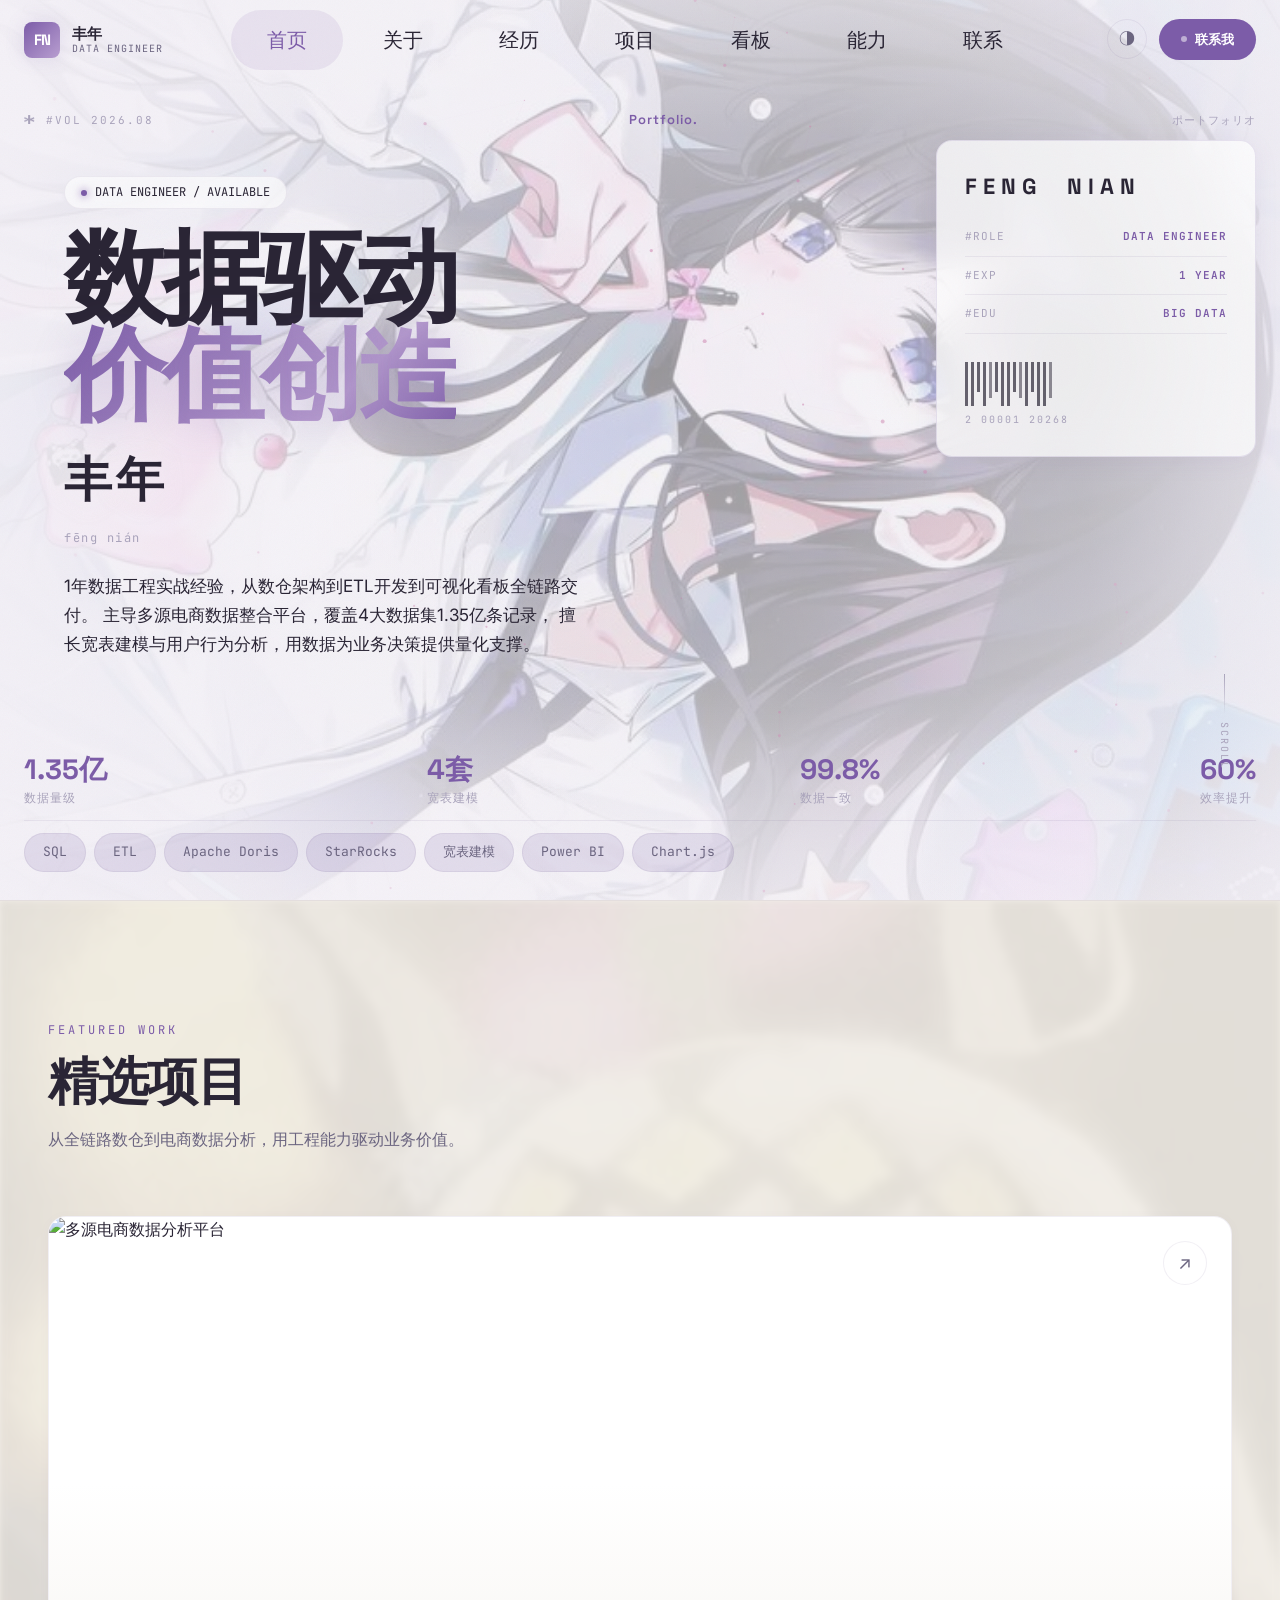
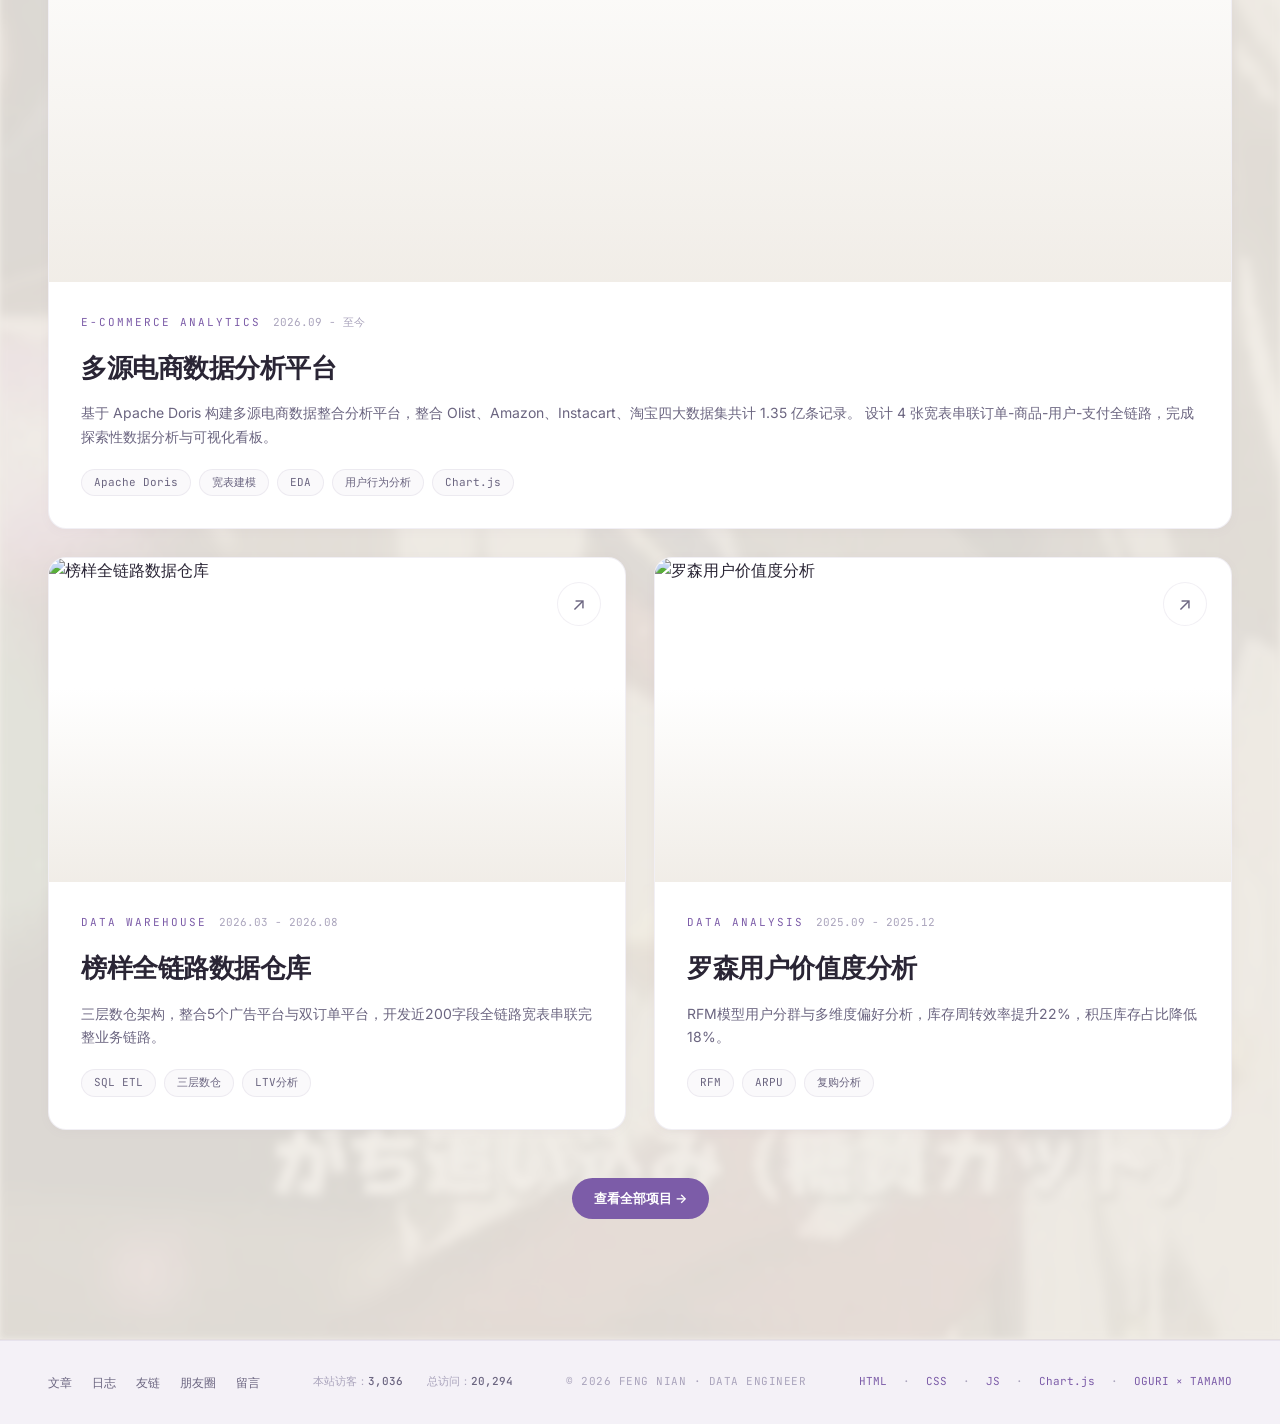
==== commit b35ecf29: "perf: 站长尾优化——导航统一、图片 webp 化、缓存策略 - 5 个次级页面导航与主页面统一（修复指向不存在锚点的失效链接） - 8 张本地图转 webp（1.72MB->1.43MB），29" ====
--- a/index.html
+++ b/index.html
@@ -6,7 +6,7 @@
 <title>丰年 | 数据工程师</title>
 <link rel="preconnect" href="https://fonts.googleapis.com">
 <link rel="preconnect" href="https://fonts.gstatic.com" crossorigin>
-<link rel="preload" as="image" href="images/hero_oguri.jpeg">
+<link rel="preload" as="image" href="images/hero_oguri.webp">
 <link href="https://fonts.googleapis.com/css2?family=Space+Grotesk:wght@400;500;600;700&family=Inter:wght@400;500;600&family=JetBrains+Mono:wght@400;500&display=swap" rel="stylesheet">
 <link rel="stylesheet" href="style.css">
 </head>
--- a/style.css
+++ b/style.css
@@ -159,7 +159,7 @@
 .hero { position: relative; min-height: 100vh; display: flex; flex-direction: column; overflow: hidden; }
 .hero-bg-img {
   position: absolute; top: 0; left: 0; width: 100%; height: 100%;
-  background-image: url('images/hero-bg-new.jpeg'); background-size: cover; background-position: center center;
+  background-image: url('images/hero-bg-new.webp'); background-size: cover; background-position: center center;
   opacity: 0.55; filter: saturate(0.88) contrast(0.95); z-index: 0;
 }
 #hero-canvas { position: absolute; top: 0; left: 0; width: 100%; height: 100%; z-index: 0; }
@@ -407,7 +407,7 @@
 }
 .about-hero-bg::before {
   content: ''; position: absolute; top: 0; left: 0; right: 0; bottom: 0;
-  background-image: url('images/about-bg.jpeg'); background-size: cover; background-position: center;
+  background-image: url('images/about-bg.webp'); background-size: cover; background-position: center;
   opacity: 0.25; filter: saturate(0.9);
 }
 .about-hero-content {
@@ -444,7 +444,7 @@
 .about-hero-right { flex-shrink: 0; width: 360px; height: 440px; }
 .about-hero-image {
   width: 100%; height: 100%; border-radius: 20px; overflow: hidden;
-  background-image: url('images/about-bg.jpeg'); background-size: cover; background-position: center;
+  background-image: url('images/about-bg.webp'); background-size: cover; background-position: center;
   box-shadow: 0 8px 40px rgba(120,100,145,0.15);
   border: 1px solid var(--border);
   transition: transform 0.4s;
@@ -586,7 +586,7 @@
 .projects { background: #f0ece6; border-top: 1px solid var(--border); border-bottom: 1px solid var(--border); position: relative; }
 .projects-bg-img {
   position: absolute; top: 0; left: 0; width: 100%; height: 100%;
-  background-image: url('images/oguri_cap_2.jpg'); background-size: cover; background-position: center;
+  background-image: url('images/oguri_cap_2_opt.webp'); background-size: cover; background-position: center;
   opacity: 0.08; filter: blur(3px) saturate(0.5); z-index: 0; pointer-events: none;
 }
 .projects .container { position: relative; z-index: 1; }
@@ -626,7 +626,7 @@
 .skills { background: var(--bg); position: relative; }
 .skills-bg-img {
   position: absolute; bottom: 0; left: 0; width: 60%; height: 100%;
-  background-image: url('images/m28.jpg'); background-size: cover; background-position: left center;
+  background-image: url('images/m28.webp'); background-size: cover; background-position: left center;
   opacity: 0.06; filter: blur(5px) saturate(0.5); z-index: 0; pointer-events: none;
   mask-image: linear-gradient(to right, black 0%, transparent 80%);
   -webkit-mask-image: linear-gradient(to right, black 0%, transparent 80%);
@@ -769,7 +769,7 @@
 .contact { min-height: 100vh; display: flex; align-items: center; position: relative; overflow: hidden; background: #ede8e1; }
 .contact-bg-img {
   position: absolute; top: 0; left: 0; width: 100%; height: 100%;
-  background-image: url('images/tw_44.jpg'); background-size: cover; background-position: center;
+  background-image: url('images/tw_44.webp'); background-size: cover; background-position: center;
   opacity: 0.12; filter: blur(3px) saturate(0.7); z-index: 0;
 }
 .contact-bg { position: absolute; top: 0; left: 0; width: 100%; height: 100%; z-index: 0; }
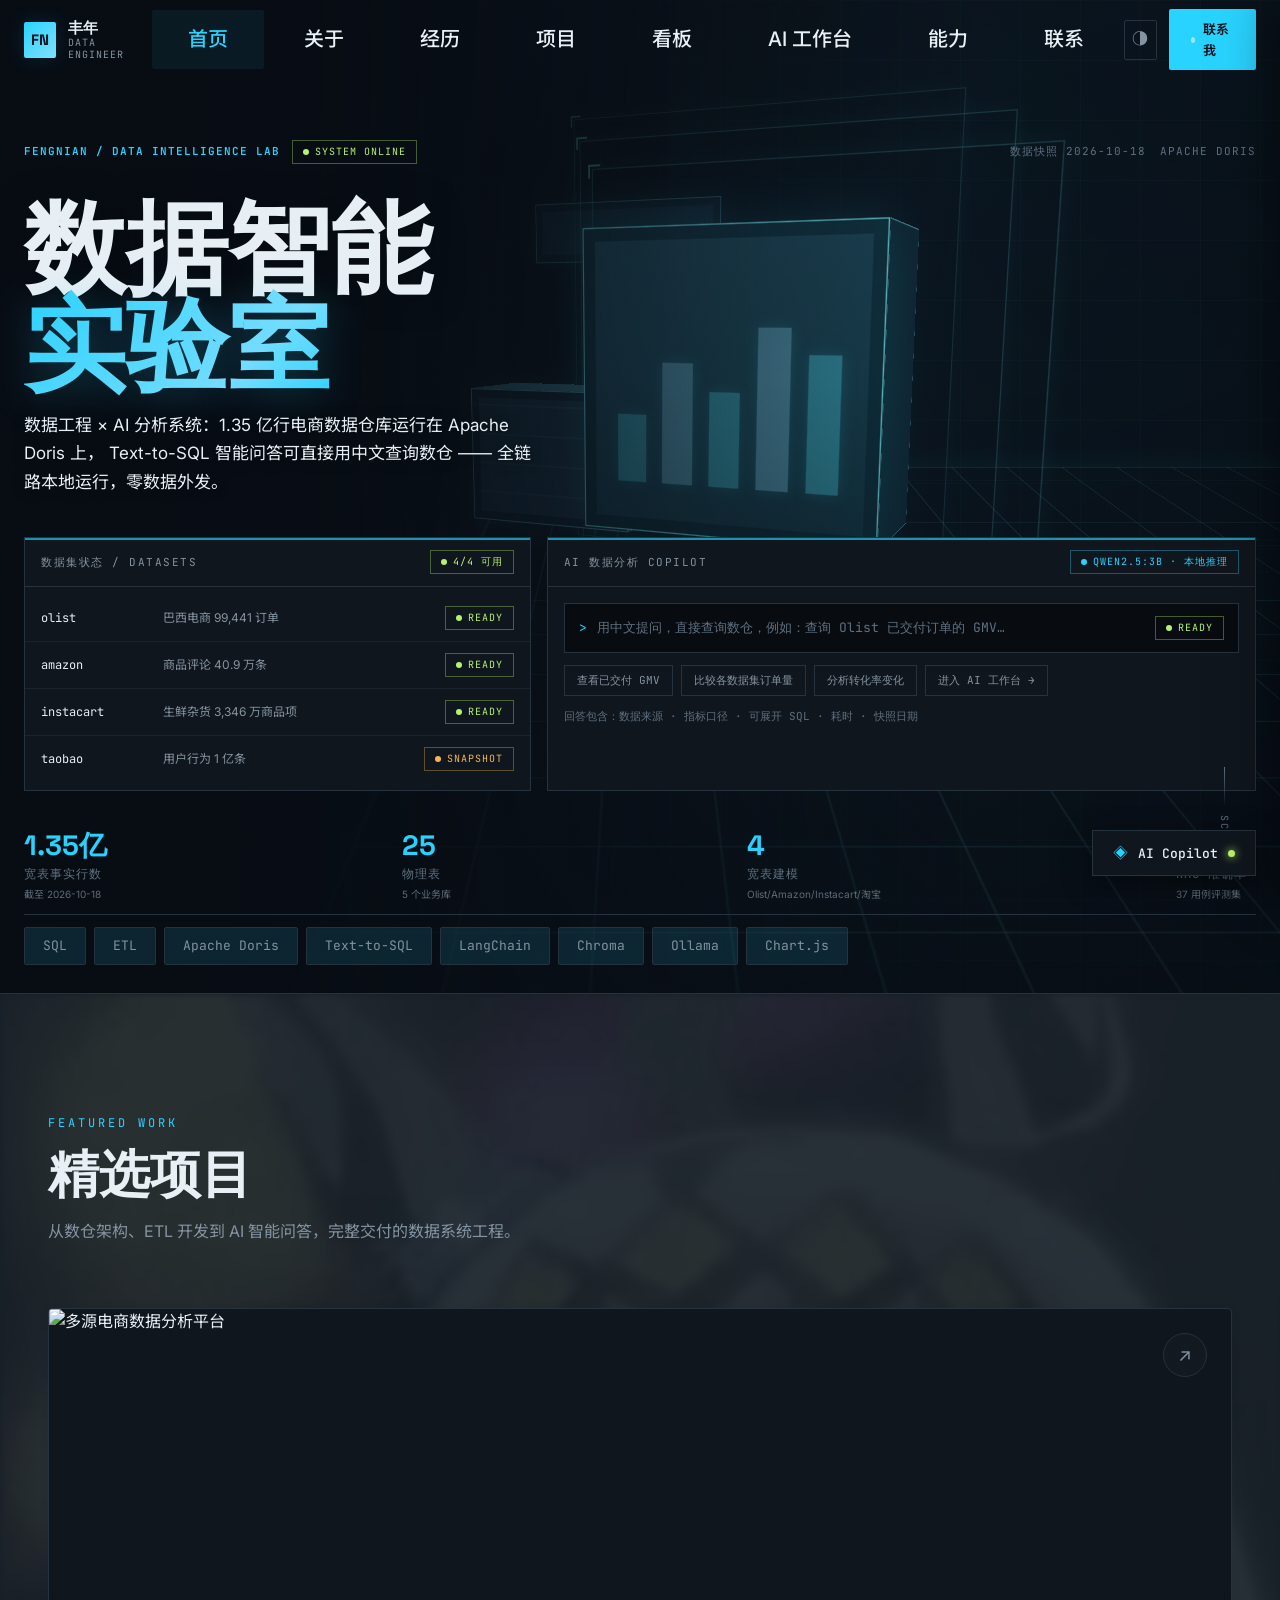
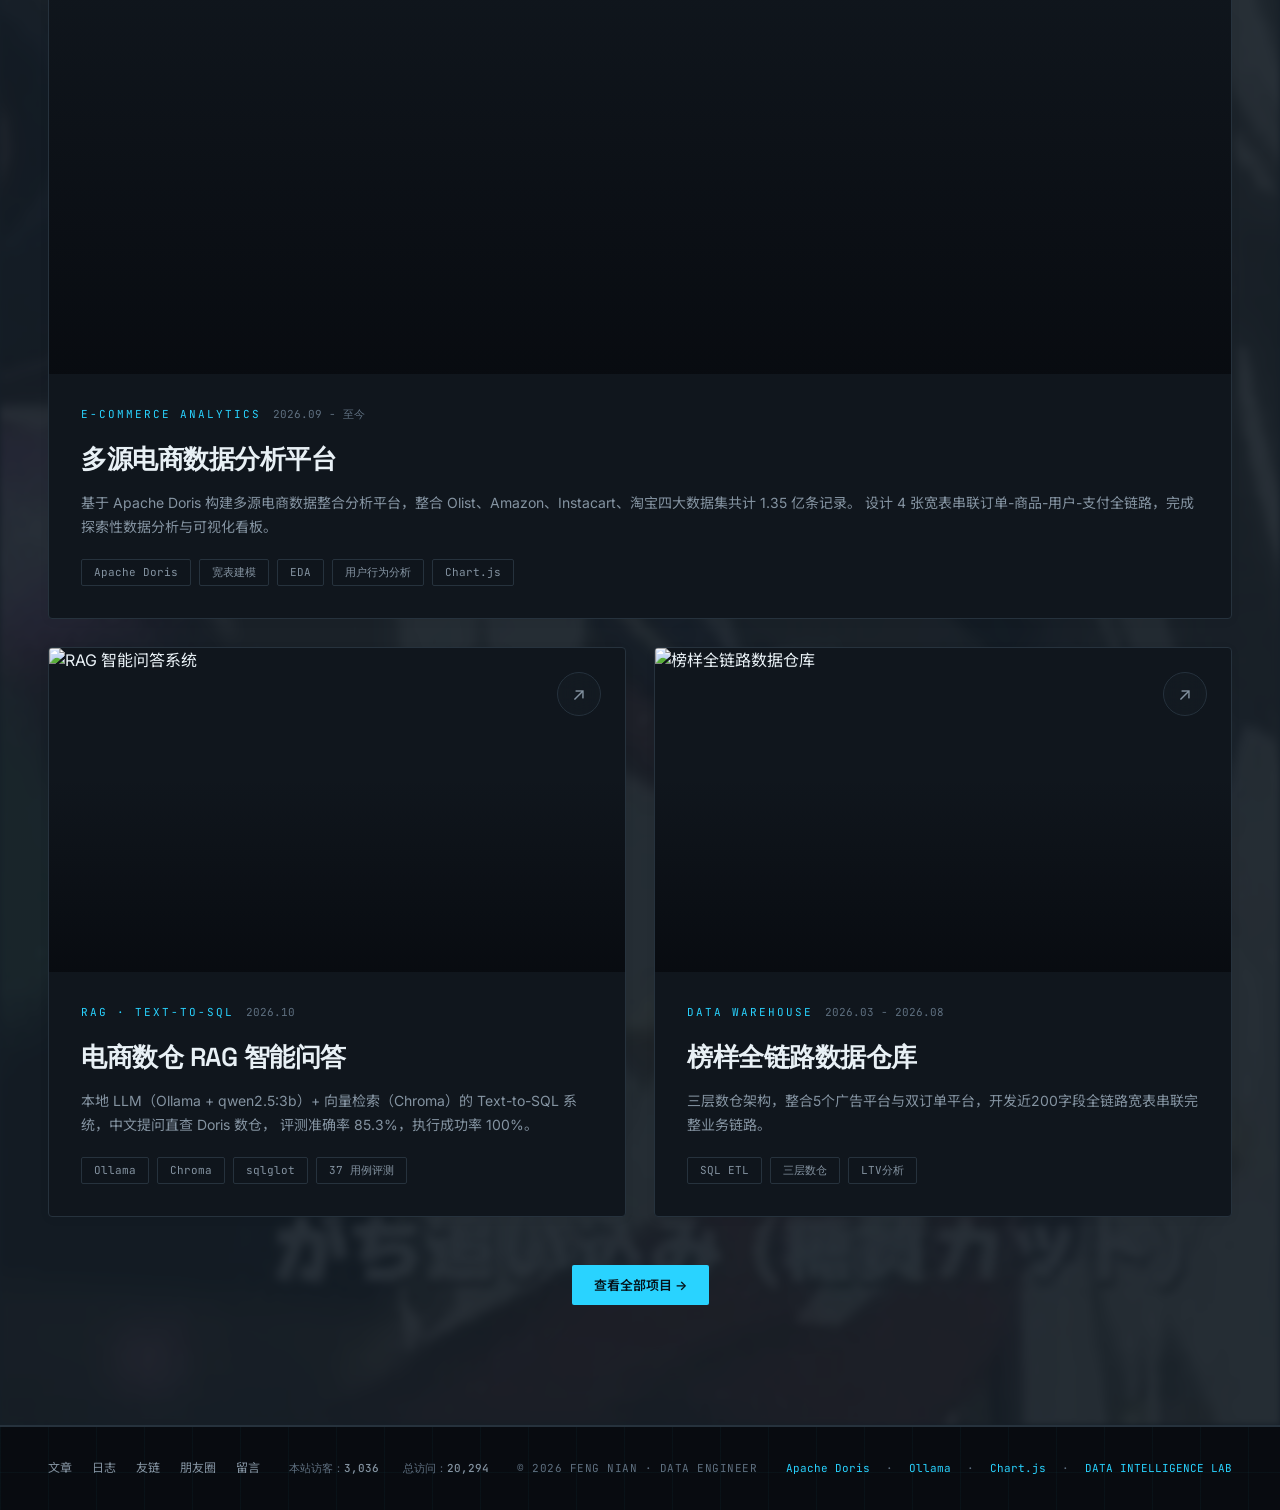
==== commit e7a96167: "feat: deploy spatial homepage and AI workspace" ====
--- a/index.html
+++ b/index.html
@@ -3,12 +3,13 @@
 <head>
 <meta charset="UTF-8">
 <meta name="viewport" content="width=device-width, initial-scale=1.0">
-<title>丰年 | 数据工程师</title>
+<title>丰年 | 数据智能实验室</title>
 <link rel="preconnect" href="https://fonts.googleapis.com">
 <link rel="preconnect" href="https://fonts.gstatic.com" crossorigin>
-<link rel="preload" as="image" href="images/hero_oguri.webp">
-<link href="https://fonts.googleapis.com/css2?family=Space+Grotesk:wght@400;500;600;700&family=Inter:wght@400;500;600&family=JetBrains+Mono:wght@400;500&display=swap" rel="stylesheet">
+<link href="https://fonts.googleapis.com/css2?family=Space+Grotesk:wght@400;500;600;700&family=Inter:wght@400;500;600&family=JetBrains+Mono:wght@400;500&family=Noto+Sans+SC:wght@400;500;700&display=swap" rel="stylesheet">
 <link rel="stylesheet" href="style.css">
+<link rel="stylesheet" href="hero-spatial.css">
+<script src="hero-spatial.js" defer></script>
 </head>
 <body class="has-hero">
 
@@ -34,6 +35,7 @@
       <a href="experience.html">经历</a>
       <a href="projects.html">项目</a>
       <a href="ecommerce-dashboard.html">看板</a>
+      <a href="workspace.html">AI 工作台</a>
       <a href="skills.html">能力</a>
       <a href="contact.html">联系</a>
     </div>
@@ -50,60 +52,113 @@
   </div>
 </nav>
 
-<!-- ============ HERO ============ -->
+<!-- ============ HERO: SYSTEM CONSOLE ============ -->
 <section id="hero" class="hero">
-  <div class="hero-bg-img"></div>
-  <div class="hero-tint"></div>
-  <canvas id="hero-canvas"></canvas>
+  <div class="hero-spatial" aria-hidden="true">
+    <div class="hero-spatial__floor"></div>
+    <div class="hero-spatial__rig">
+      <div class="hero-spatial__frame hero-spatial__frame--far"></div>
+      <div class="hero-spatial__frame hero-spatial__frame--mid"></div>
+      <div class="hero-spatial__frame hero-spatial__frame--near"></div>
+      <div class="hero-spatial__block hero-spatial__block--rear"><span class="hero-spatial__front"></span><span class="hero-spatial__side"></span><span class="hero-spatial__top"></span></div>
+      <div class="hero-spatial__block hero-spatial__block--source"><span class="hero-spatial__front"></span><span class="hero-spatial__side"></span><span class="hero-spatial__top"></span></div>
+      <div class="hero-spatial__block hero-spatial__block--core"><span class="hero-spatial__front"><i></i><i></i><i></i><i></i><i></i></span><span class="hero-spatial__side"></span><span class="hero-spatial__top"></span></div>
+      <div class="hero-spatial__block hero-spatial__block--ai"><span class="hero-spatial__front"></span><span class="hero-spatial__side"></span><span class="hero-spatial__top"></span></div>
+    </div>
+  </div>
   <div class="hero-overlay"></div>
 
-  <div class="hero-top-bar">
-    <div class="hero-vol">✱ #VOL 2026.08</div>
-    <div class="hero-brand">Portfolio.</div>
-    <div class="hero-vol-jp">ポートフォリオ</div>
-  </div>
-
   <div class="hero-content">
-    <div class="hero-left">
-      <div class="hero-tag">DATA ENGINEER / AVAILABLE</div>
+    <div style="width:100%;">
+      <!-- System status bar -->
+      <div class="sys-bar" style="margin-bottom:36px;">
+        <div class="sys-left">
+          <span class="sys-brand">FENGNIAN / DATA INTELLIGENCE LAB</span>
+          <span class="status-tag ok">SYSTEM ONLINE</span>
+        </div>
+        <div class="sys-right">
+          <span>数据快照 2026-10-18</span>
+          <span>Apache Doris</span>
+        </div>
+      </div>
+
       <h1 class="hero-title">
-        <span class="line">数据驱动</span>
-        <span class="line"><span class="accent">价值创造</span></span>
+        <span class="line">数据智能</span>
+        <span class="line"><span class="accent">实验室</span></span>
       </h1>
-      <div class="hero-cn-name">丰年</div>
-      <div class="hero-cn-sub">fēng nián</div>
-      <p class="hero-subtitle">
-        1年数据工程实战经验，从数仓架构到ETL开发到可视化看板全链路交付。
-        主导多源电商数据整合平台，覆盖4大数据集1.35亿条记录，
-        擅长宽表建模与用户行为分析，用数据为业务决策提供量化支撑。
+      <p class="hero-subtitle" style="margin-top:16px;">
+        数据工程 × AI 分析系统：1.35 亿行电商数据仓库运行在 Apache Doris 上，
+        Text-to-SQL 智能问答可直接用中文查询数仓 —— 全链路本地运行，零数据外发。
       </p>
-    </div>
-
-    <div class="hero-right">
-      <div class="hero-vname">FENG&nbsp;&nbsp;NIAN</div>
-      <div class="hero-vmeta">
-        <div class="vmeta-row"><span class="vmeta-label">#ROLE</span><span class="vmeta-val">DATA ENGINEER</span></div>
-        <div class="vmeta-row"><span class="vmeta-label">#EXP</span><span class="vmeta-val">1 YEAR</span></div>
-        <div class="vmeta-row"><span class="vmeta-label">#EDU</span><span class="vmeta-val">BIG DATA</span></div>
-      </div>
-      <div class="hero-barcode">
-        <span></span><span></span><span></span><span></span><span></span>
-        <span></span><span></span><span></span><span></span><span></span>
-        <span></span><span></span><span></span><span></span><span></span>
-      </div>
-      <div class="hero-barcode-text">2 00001 20268</div>
+
+      <!-- Console split panels -->
+      <div class="console-grid">
+        <!-- Dataset status -->
+        <div class="console-panel">
+          <div class="console-panel-head">
+            <span>数据集状态 / DATASETS</span>
+            <span class="status-tag ok">4/4 可用</span>
+          </div>
+          <div class="ds-list">
+            <div class="ds-row">
+              <span class="ds-name">olist</span>
+              <span class="ds-desc">巴西电商 99,441 订单</span>
+              <span class="status-tag ok">READY</span>
+            </div>
+            <div class="ds-row">
+              <span class="ds-name">amazon</span>
+              <span class="ds-desc">商品评论 40.9 万条</span>
+              <span class="status-tag ok">READY</span>
+            </div>
+            <div class="ds-row">
+              <span class="ds-name">instacart</span>
+              <span class="ds-desc">生鲜杂货 3,346 万商品项</span>
+              <span class="status-tag ok">READY</span>
+            </div>
+            <div class="ds-row">
+              <span class="ds-name">taobao</span>
+              <span class="ds-desc">用户行为 1 亿条</span>
+              <span class="status-tag warn">SNAPSHOT</span>
+            </div>
+          </div>
+        </div>
+
+        <!-- AI Copilot entry -->
+        <div class="console-panel">
+          <div class="console-panel-head">
+            <span>AI 数据分析 Copilot</span>
+            <span class="status-tag info">qwen2.5:3b · 本地推理</span>
+          </div>
+          <div class="ai-entry-body">
+            <div class="term-box" onclick="window.AICopilot && window.AICopilot.open('查询 Olist 已交付订单的 GMV')">
+              <span class="prompt">&gt;</span>
+              <span class="placeholder">用中文提问，直接查询数仓，例如：查询 Olist 已交付订单的 GMV…</span>
+              <span class="status-tag ok">READY</span>
+            </div>
+            <div class="ai-chips">
+              <button class="ai-chip" onclick="window.AICopilot && window.AICopilot.open('查看 Olist 已交付订单的 GMV')">查看已交付 GMV</button>
+              <button class="ai-chip" onclick="window.AICopilot && window.AICopilot.open('比较四个数据集的订单量')">比较各数据集订单量</button>
+              <button class="ai-chip" onclick="window.AICopilot && window.AICopilot.open('分析淘宝用户行为转化率变化')">分析转化率变化</button>
+              <a class="ai-chip" href="workspace.html" style="text-decoration:none;">进入 AI 工作台 →</a>
+            </div>
+            <p style="font-size:11px; color:var(--text-mute); font-family:var(--font-mono);">
+              回答包含：数据来源 · 指标口径 · 可展开 SQL · 耗时 · 快照日期
+            </p>
+          </div>
+        </div>
+      </div>
     </div>
   </div>
 
   <div class="hero-bottom-bar">
     <div class="hero-stats">
-      <div class="hero-stat"><div class="num">1.35亿</div><div class="label">数据量级</div></div>
-      <div class="hero-stat"><div class="num">4套</div><div class="label">宽表建模</div></div>
-      <div class="hero-stat"><div class="num">99.8%</div><div class="label">数据一致</div></div>
-      <div class="hero-stat"><div class="num">60%</div><div class="label">效率提升</div></div>
+      <div class="hero-stat"><div class="num">1.35亿</div><div class="label">宽表事实行数</div><div class="sub">截至 2026-10-18</div></div>
+      <div class="hero-stat"><div class="num">25</div><div class="label">物理表</div><div class="sub">5 个业务库</div></div>
+      <div class="hero-stat"><div class="num">4</div><div class="label">宽表建模</div><div class="sub">Olist/Amazon/Instacart/淘宝</div></div>
+      <div class="hero-stat"><div class="num">85.3%</div><div class="label">RAG 准确率</div><div class="sub">37 用例评测集</div></div>
     </div>
     <div class="hero-tech-strip">
-      <span>SQL</span><span>ETL</span><span>Apache Doris</span><span>StarRocks</span><span>宽表建模</span><span>Power BI</span><span>Chart.js</span>
+      <span>SQL</span><span>ETL</span><span>Apache Doris</span><span>Text-to-SQL</span><span>LangChain</span><span>Chroma</span><span>Ollama</span><span>Chart.js</span>
     </div>
   </div>
 
@@ -120,14 +175,14 @@
     <div class="section-header fade-up">
       <span class="section-tag">FEATURED WORK</span>
       <h2 class="section-title">精选项目</h2>
-      <p class="section-desc">从全链路数仓到电商数据分析，用工程能力驱动业务价值。</p>
+      <p class="section-desc">从数仓架构、ETL 开发到 AI 智能问答，完整交付的数据系统工程。</p>
     </div>
     <div class="projects-grid">
       <div class="project-card large fade-up">
         <a href="ecommerce-dashboard.html">
           <div class="project-arrow">&#8599;</div>
           <div class="project-img">
-            <img src="https://trae-api-cn.mchost.guru/api/ide/v1/text_to_image?prompt=E-commerce%20data%20analytics%20dashboard%2C%20purple%20gradient%20theme%2C%20sales%20charts%20and%20user%20behavior%20funnel%2C%20multiple%20datasets%20visualization%2C%20dark%20purple%20background%2C%20futuristic%20data%20UI&image_size=landscape_16_9" alt="多源电商数据分析平台" loading="lazy">
+            <img src="https://trae-api-cn.mchost.guru/api/ide/v1/text_to_image?prompt=Dark%20tech%20data%20console%20dashboard%2C%20cyan%20glowing%20charts%20on%20deep%20graphite%20background%2C%20e-commerce%20analytics%2C%20terminal%20aesthetic%2C%20grid%20lines%2C%20futuristic%20data%20UI&image_size=landscape_16_9" alt="多源电商数据分析平台" loading="lazy">
           </div>
           <div class="project-body">
             <div class="project-meta">
@@ -147,10 +202,32 @@
         </a>
       </div>
       <div class="project-card fade-up">
+        <a href="rag-benchmark.html">
+          <div class="project-arrow">&#8599;</div>
+          <div class="project-img">
+            <img src="https://trae-api-cn.mchost.guru/api/ide/v1/text_to_image?prompt=Dark%20AI%20terminal%20interface%2C%20cyan%20code%20and%20SQL%20queries%20glowing%20on%20black%20screen%2C%20neural%20network%20nodes%2C%20retro%20terminal%20aesthetic%2C%20deep%20graphite%20background&image_size=landscape_16_9" alt="RAG 智能问答系统" loading="lazy">
+          </div>
+          <div class="project-body">
+            <div class="project-meta">
+              <span class="project-category">RAG · TEXT-TO-SQL</span>
+              <span class="project-year">2026.10</span>
+            </div>
+            <h3 class="project-title">电商数仓 RAG 智能问答</h3>
+            <p class="project-desc">
+              本地 LLM（Ollama + qwen2.5:3b）+ 向量检索（Chroma）的 Text-to-SQL 系统，中文提问直查 Doris 数仓，
+              评测准确率 85.3%，执行成功率 100%。
+            </p>
+            <div class="project-tags">
+              <span>Ollama</span><span>Chroma</span><span>sqlglot</span><span>37 用例评测</span>
+            </div>
+          </div>
+        </a>
+      </div>
+      <div class="project-card fade-up">
         <a href="projects.html">
           <div class="project-arrow">&#8599;</div>
           <div class="project-img">
-            <img src="https://trae-api-cn.mchost.guru/api/ide/v1/text_to_image?prompt=Dark%20tech%20data%20warehouse%20architecture%20visualization%2C%20glowing%20blue%20data%20nodes%2C%20ETL%20pipeline%20flow%2C%20cinematic%20dark%20background%2C%20futuristic%20data%20engineering&image_size=landscape_16_9" alt="榜样全链路数据仓库" loading="lazy">
+            <img src="https://trae-api-cn.mchost.guru/api/ide/v1/text_to_image?prompt=Dark%20tech%20data%20warehouse%20architecture%20visualization%2C%20glowing%20cyan%20data%20nodes%2C%20ETL%20pipeline%20flow%2C%20cinematic%20dark%20background%2C%20futuristic%20data%20engineering&image_size=landscape_16_9" alt="榜样全链路数据仓库" loading="lazy">
           </div>
           <div class="project-body">
             <div class="project-meta">
@@ -163,27 +240,6 @@
             </p>
             <div class="project-tags">
               <span>SQL ETL</span><span>三层数仓</span><span>LTV分析</span>
-            </div>
-          </div>
-        </a>
-      </div>
-      <div class="project-card fade-up">
-        <a href="projects.html">
-          <div class="project-arrow">&#8599;</div>
-          <div class="project-img">
-            <img src="https://trae-api-cn.mchost.guru/api/ide/v1/text_to_image?prompt=Abstract%20data%20analysis%20visualization%2C%20RFM%20model%20clustering%2C%20user%20value%20segments%2C%20glowing%20blue%20particles%2C%20dark%20background%2C%20tech%20art&image_size=landscape_16_9" alt="罗森用户价值度分析" loading="lazy">
-          </div>
-          <div class="project-body">
-            <div class="project-meta">
-              <span class="project-category">DATA ANALYSIS</span>
-              <span class="project-year">2025.09 - 2025.12</span>
-            </div>
-            <h3 class="project-title">罗森用户价值度分析</h3>
-            <p class="project-desc">
-              RFM模型用户分群与多维度偏好分析，库存周转效率提升22%，积压库存占比降低18%。
-            </p>
-            <div class="project-tags">
-              <span>RFM</span><span>ARPU</span><span>复购分析</span>
             </div>
           </div>
         </a>
@@ -213,7 +269,7 @@
     </div>
     <div class="footer-copy">&copy; 2026 FENG NIAN · DATA ENGINEER</div>
     <div class="footer-tech">
-      <span>HTML</span> · <span>CSS</span> · <span>JS</span> · <span>Chart.js</span> · <span style="color: var(--accent);">OGURI × TAMAMO</span>
+      <span>Apache Doris</span> · <span>Ollama</span> · <span>Chart.js</span> · <span style="color: var(--accent);">DATA INTELLIGENCE LAB</span>
     </div>
   </div>
 </div>
@@ -223,15 +279,26 @@
 const menuToggle = document.getElementById('menuToggle');
 const navLinksEl = document.getElementById('navLinks');
 if (menuToggle && navLinksEl) {
+  menuToggle.setAttribute('aria-expanded', 'false');
   menuToggle.addEventListener('click', function() {
-    menuToggle.classList.toggle('open');
+    var isOpen = menuToggle.classList.toggle('open');
     navLinksEl.classList.toggle('open');
+    menuToggle.setAttribute('aria-expanded', isOpen ? 'true' : 'false');
   });
   navLinksEl.querySelectorAll('a').forEach(function(link) {
     link.addEventListener('click', function() {
       menuToggle.classList.remove('open');
       navLinksEl.classList.remove('open');
+      menuToggle.setAttribute('aria-expanded', 'false');
     });
+  });
+  document.addEventListener('click', function(e) {
+    if (!navLinksEl.classList.contains('open')) return;
+    if (!e.target.closest('.navbar')) {
+      menuToggle.classList.remove('open');
+      navLinksEl.classList.remove('open');
+      menuToggle.setAttribute('aria-expanded', 'false');
+    }
   });
 }
 
@@ -243,7 +310,7 @@
   }, 500);
 });
 
-// ============ HERO CANVAS PARTICLE NETWORK ============
+// ============ HERO CANVAS PARTICLE NETWORK (cyan) ============
 (function() {
   const canvas = document.getElementById('hero-canvas');
   if (!canvas) return;
@@ -304,7 +371,7 @@
       }
     }
     draw() {
-      ctx.fillStyle = 'rgba(204, 130, 174, 0.5)';
+      ctx.fillStyle = 'rgba(41, 211, 255, 0.45)';
       ctx.beginPath();
       ctx.arc(this.x, this.y, this.size, 0, Math.PI * 2);
       ctx.fill();
@@ -328,7 +395,7 @@
         if (distSq < 16900) {
           var dist = Math.sqrt(distSq);
           var op = (1 - dist / 130) * 0.15;
-          ctx.strokeStyle = 'rgba(204, 130, 174, ' + op + ')';
+          ctx.strokeStyle = 'rgba(41, 211, 255, ' + op + ')';
           ctx.lineWidth = 0.5;
           ctx.beginPath();
           ctx.moveTo(particles[a].x, particles[a].y);
@@ -390,12 +457,12 @@
   });
 });
 
-// ============ THEME TOGGLE ============
+// ============ THEME TOGGLE (tech palette) ============
 const themes = [
-  { name: 'pink', accent: '#cc82ae' },
-  { name: 'lavender', accent: '#9b8ec7' },
-  { name: 'mint', accent: '#7ec8a0' },
-  { name: 'gold', accent: '#e8c870' },
+  { name: 'cyan', accent: '#29d3ff' },
+  { name: 'lime', accent: '#b8f36b' },
+  { name: 'amber', accent: '#f5b84b' },
+  { name: 'ice', accent: '#9ad7ff' },
 ];
 let themeIdx = 0;
 const themeBtn = document.getElementById('themeToggle');
@@ -406,9 +473,10 @@
   const t = themes[themeIdx];
   const accentRgb = hexToRgb(t.accent);
   root.style.setProperty('--accent', t.accent);
-  root.style.setProperty('--accent-dim', 'rgba(' + accentRgb + ', 0.15)');
-  root.style.setProperty('--accent-glow', 'rgba(' + accentRgb + ', 0.08)');
-  root.style.setProperty('--border-hover', 'rgba(' + accentRgb + ', 0.3)');
+  root.style.setProperty('--accent-dim', 'rgba(' + accentRgb + ', 0.12)');
+  root.style.setProperty('--accent-glow', 'rgba(' + accentRgb + ', 0.07)');
+  root.style.setProperty('--grid-line', 'rgba(' + accentRgb + ', 0.035)');
+  root.style.setProperty('--border-hover', 'rgba(' + accentRgb + ', 0.4)');
 });
 
 function hexToRgb(hex) {
@@ -419,5 +487,6 @@
 }
 </script>
 
+<script src="ai-copilot.js?v=20261018a"></script>
 </body>
 </html>
--- a/style.css
+++ b/style.css
@@ -2,22 +2,28 @@
 *, *::before, *::after { margin: 0; padding: 0; box-sizing: border-box; }
 
 :root {
-  --bg: #f4f1f7;
-  --bg-card: #ffffff;
-  --bg-elevated: #ece7f3;
-  --border: rgba(120,100,145,0.10);
-  --border-hover: rgba(165,145,205,0.40);
-  --text: #2a2535;
-  --text-dim: #6b6580;
-  --text-mute: #aaa4bc;
-  --accent: #7c5ca8;
-  --accent-dim: rgba(124,92,168,0.15);
-  --accent-glow: rgba(124,92,168,0.10);
-  --accent-soft: #b89ed0;
-  --accent-pink: #e0a8c8;
+  --bg: #080b10;
+  --bg-card: #10161d;
+  --bg-elevated: #151e27;
+  --bg-active: #1b2732;
+  --border: #26323d;
+  --border-hover: #3b4c5a;
+  --text: #e8f0f5;
+  --text-dim: #8493a1;
+  --text-mute: #5f7080;
+  --accent: #29d3ff;
+  --accent-2: #b8f36b;
+  --accent-dim: rgba(41,211,255,0.12);
+  --accent-glow: rgba(41,211,255,0.07);
+  --accent-soft: #7fe0ff;
+  --lime: #b8f36b;
+  --amber: #f5b84b;
+  --danger: #ff647c;
+  --shadow: rgba(0,0,0,0.32);
+  --grid-line: rgba(41,211,255,0.035);
   --max-w: 1700px;
   --font-display: 'Space Grotesk', sans-serif;
-  --font-body: 'Inter', sans-serif;
+  --font-body: 'Inter', 'Noto Sans SC', sans-serif;
   --font-mono: 'JetBrains Mono', monospace;
   --font-serif: 'Songti SC', 'SimSun', 'STSong', serif;
 }
@@ -26,16 +32,27 @@
 
 body {
   background: var(--bg);
+  background-image:
+    linear-gradient(var(--grid-line) 1px, transparent 1px),
+    linear-gradient(90deg, var(--grid-line) 1px, transparent 1px);
+  background-size: 48px 48px;
   color: var(--text);
   font-family: var(--font-body);
   font-size: 16px;
-  line-height: 1.6;
+  line-height: 1.55;
   overflow-x: hidden;
   -webkit-font-smoothing: antialiased;
   opacity: 0;
   transition: opacity 0.8s ease;
 }
 body.loaded { opacity: 1; }
+
+/* Dark tech scrollbar */
+::-webkit-scrollbar { width: 10px; height: 10px; }
+::-webkit-scrollbar-track { background: var(--bg); }
+::-webkit-scrollbar-thumb { background: var(--border); border: 2px solid var(--bg); border-radius: 0; }
+::-webkit-scrollbar-thumb:hover { background: var(--border-hover); }
+::selection { background: rgba(41,211,255,0.25); color: var(--text); }
 
 a { color: inherit; text-decoration: none; }
 img { max-width: 100%; display: block; }
@@ -51,7 +68,7 @@
 .loader.hidden { opacity: 0; visibility: hidden; }
 .loader-logo {
   font-family: var(--font-display); font-size: 48px; font-weight: 700;
-  letter-spacing: -2px;
+  letter-spacing: 0;
   background: linear-gradient(135deg, var(--accent) 0%, var(--accent-soft) 100%);
   -webkit-background-clip: text; -webkit-text-fill-color: transparent;
   background-clip: text;
@@ -83,7 +100,7 @@
   position: fixed; top: 0; left: 0; right: 0; z-index: 1000;
   height: 80px;
   backdrop-filter: blur(24px) saturate(1.5); -webkit-backdrop-filter: blur(24px) saturate(1.5);
-  background: rgba(244,241,247,0.80);
+  background: rgba(8,11,16,0.80);
   border-bottom: 1px solid var(--border);
   transition: all 0.4s cubic-bezier(0.4, 0, 0.2, 1);
 }
@@ -102,11 +119,11 @@
 /* Scrolled: floating frosted glass pill */
 .navbar.scrolled {
   top: 12px; left: 16px; right: 16px;
-  height: 60px; border-radius: 100px;
-  background: rgba(244,241,247,0.72);
+  height: 60px; border-radius: 2px;
+  background: rgba(8,11,16,0.72);
   backdrop-filter: blur(24px) saturate(1.8); -webkit-backdrop-filter: blur(24px) saturate(1.8);
   border: 1px solid var(--border);
-  box-shadow: 0 8px 32px rgba(120,100,145,0.12);
+  box-shadow: 0 8px 32px rgba(0,0,0,0.12);
 }
 .navbar.scrolled::after { opacity: 0; }
 .nav-inner {
@@ -118,10 +135,10 @@
 .nav-logo { display: flex; align-items: center; gap: 12px; font-family: var(--font-display); transition: all 0.3s; }
 .nav-logo:hover { opacity: 0.85; }
 .nav-logo-mark {
-  width: 36px; height: 36px; border-radius: 8px;
+  width: 36px; height: 36px; border-radius: 2px;
   background: linear-gradient(135deg, var(--accent) 0%, var(--accent-soft) 100%);
   display: flex; align-items: center; justify-content: center;
-  font-size: 15px; font-weight: 700; color: #fff; letter-spacing: -1px;
+  font-size: 15px; font-weight: 700; color: #05141b; letter-spacing: 0;
   box-shadow: 0 0 20px var(--accent-dim);
 }
 .nav-logo-text { display: flex; flex-direction: column; line-height: 1.2; }
@@ -129,17 +146,17 @@
 .nav-logo-text .role { font-size: 10px; color: var(--text-dim); font-family: var(--font-mono); letter-spacing: 1px; text-transform: uppercase; }
 .nav-links {
   display: flex; gap: 4px; align-items: center;
-  border-radius: 100px; padding: 4px;
+  border-radius: 2px; padding: 4px;
 }
 .nav-links a {
   position: relative; padding: 14px 36px; font-size: 20px; color: var(--text);
-  transition: all 0.25s; font-weight: 500; border-radius: 100px; z-index: 1; white-space: nowrap;
-}
-.nav-links a:hover { color: var(--text); background: rgba(120,100,145,0.06); }
+  transition: all 0.25s; font-weight: 500; border-radius: 2px; z-index: 1; white-space: nowrap;
+}
+.nav-links a:hover { color: var(--text); background: rgba(0,0,0,0.06); }
 .nav-links a.active { color: var(--accent); background: var(--accent-glow); }
 .nav-right { display: flex; align-items: center; gap: 12px; }
 .theme-toggle {
-  width: 40px; height: 40px; border: 1px solid var(--border); border-radius: 50%;
+  width: 40px; height: 40px; border: 1px solid var(--border); border-radius: 2px;
   background: transparent; color: var(--text-dim); cursor: pointer;
   display: flex; align-items: center; justify-content: center;
   font-size: 16px; transition: all 0.3s;
@@ -147,31 +164,44 @@
 .theme-toggle:hover { border-color: var(--accent); color: var(--accent); }
 .nav-cta {
   display: flex; align-items: center; gap: 8px; padding: 10px 22px;
-  background: var(--accent); color: #fff; border: none; border-radius: 100px;
+  background: var(--accent); color: #05141b; border: none; border-radius: 2px;
   font-size: 13px; font-weight: 600; transition: all 0.3s; cursor: pointer;
   font-family: var(--font-body);
 }
 .nav-cta:hover { box-shadow: 0 0 24px var(--accent-dim); transform: translateY(-1px); }
 .nav-cta .dot { width: 6px; height: 6px; border-radius: 50%; background: #fff; opacity: 0.5; }
-.nav-menu-toggle { display: none; }
+.nav-menu-toggle {
+  display: none;
+  width: 40px; height: 40px; border: 1px solid var(--border); border-radius: 2px;
+  background: transparent; color: var(--text-dim); cursor: pointer;
+  flex-direction: column; align-items: center; justify-content: center; gap: 5px;
+  transition: all 0.3s;
+}
+.nav-menu-toggle span {
+  display: block; width: 18px; height: 2px; background: var(--text);
+  border-radius: 2px; transition: all 0.3s ease;
+}
+.nav-menu-toggle.open span:nth-child(1) { transform: translateY(7px) rotate(45deg); }
+.nav-menu-toggle.open span:nth-child(2) { opacity: 0; }
+.nav-menu-toggle.open span:nth-child(3) { transform: translateY(-7px) rotate(-45deg); }
 
 /* ============ HERO ============ */
 .hero { position: relative; min-height: 100vh; display: flex; flex-direction: column; overflow: hidden; }
 .hero-bg-img {
   position: absolute; top: 0; left: 0; width: 100%; height: 100%;
   background-image: url('images/hero-bg-new.webp'); background-size: cover; background-position: center center;
-  opacity: 0.55; filter: saturate(0.88) contrast(0.95); z-index: 0;
+  opacity: 0.16; filter: saturate(0.4) contrast(1.05) brightness(0.55); z-index: 0;
 }
 #hero-canvas { position: absolute; top: 0; left: 0; width: 100%; height: 100%; z-index: 0; }
 .hero-overlay {
   position: absolute; top: 0; left: 0; width: 100%; height: 100%; z-index: 1;
   background:
-    linear-gradient(90deg, rgba(244,241,247,0.88) 0%, rgba(244,241,247,0.6) 18%, rgba(244,241,247,0.15) 35%, transparent 50%, transparent 65%, rgba(244,241,247,0.3) 85%, rgba(244,241,247,0.7) 100%),
-    linear-gradient(180deg, rgba(244,241,247,0.35) 0%, transparent 15%, transparent 75%, rgba(244,241,247,0.5) 100%);
+    linear-gradient(90deg, rgba(8,11,16,0.88) 0%, rgba(8,11,16,0.6) 18%, rgba(8,11,16,0.15) 35%, transparent 50%, transparent 65%, rgba(8,11,16,0.3) 85%, rgba(8,11,16,0.7) 100%),
+    linear-gradient(180deg, rgba(8,11,16,0.35) 0%, transparent 15%, transparent 75%, rgba(8,11,16,0.5) 100%);
 }
 .hero-tint {
   position: absolute; top: 0; left: 0; width: 100%; height: 100%; z-index: 0;
-  background: linear-gradient(180deg, rgba(244,241,247,0.6) 0%, rgba(244,241,247,0.3) 40%, rgba(244,241,247,0.5) 80%, rgba(244,241,247,0.7) 100%);
+  background: linear-gradient(180deg, rgba(8,11,16,0.6) 0%, rgba(8,11,16,0.3) 40%, rgba(8,11,16,0.5) 80%, rgba(8,11,16,0.7) 100%);
 }
 .hero::after {
   content: ''; position: absolute; top: 0; left: 0; width: 100%; height: 100%; z-index: 3;
@@ -189,23 +219,12 @@
   0%, 100% { transform: translateX(-50%) translateY(0); }
   50% { transform: translateX(-50%) translateY(-30px); }
 }
-/* Floating glowing orbs */
-.hero-orb { position: absolute; border-radius: 50%; z-index: 0; pointer-events: none; }
-.hero-orb-1 {
-  top: 12%; right: 8%; width: 280px; height: 280px;
-  background: radial-gradient(circle, var(--accent-dim) 0%, transparent 70%);
-  filter: blur(40px); animation: orbFloat1 12s ease-in-out infinite;
-}
-.hero-orb-2 {
-  bottom: 15%; left: 5%; width: 200px; height: 200px;
-  background: radial-gradient(circle, rgba(165, 145, 205, 0.12) 0%, transparent 70%);
-  filter: blur(35px); animation: orbFloat2 10s ease-in-out infinite;
-}
-.hero-orb-3 {
-  top: 50%; right: 30%; width: 150px; height: 150px;
-  background: radial-gradient(circle, rgba(224, 168, 200, 0.10) 0%, transparent 70%);
-  filter: blur(30px); animation: orbFloat3 14s ease-in-out infinite;
-}
+/* Floating glowing orbs: disabled in tech-dark theme */
+.hero-orb { display: none; }
+.hero-ambient { display: none; }
+.hero-orb-1 { display: none; }
+.hero-orb-2 { display: none; }
+.hero-orb-3 { display: none; }
 @keyframes orbFloat1 { 0%,100% { transform: translate(0,0); } 50% { transform: translate(-20px, 30px); } }
 @keyframes orbFloat2 { 0%,100% { transform: translate(0,0); } 50% { transform: translate(30px, -20px); } }
 @keyframes orbFloat3 { 0%,100% { transform: translate(0,0); } 50% { transform: translate(-15px, -25px); } }
@@ -229,8 +248,8 @@
   padding: 0 24px; display: flex; align-items: flex-start; justify-content: space-between; gap: 80px;
   padding-top: 140px; padding-bottom: 40px; flex: 1;
 }
-.hero-left { flex: 1; max-width: 680px; padding: 36px 40px; border-radius: 20px; }
-.hero-right { flex-shrink: 0; width: 320px; padding: 28px; border-radius: 16px; background: rgba(255,255,255,0.75); backdrop-filter: blur(16px); -webkit-backdrop-filter: blur(16px); border: 1px solid rgba(124,92,168,0.15); box-shadow: 0 4px 24px rgba(124,92,168,0.08); }
+.hero-left { flex: 1; max-width: 680px; padding: 36px 40px; border-radius: 4px; }
+.hero-right { flex-shrink: 0; width: 320px; padding: 28px; border-radius: 4px; background: rgba(22,30,39,0.75); backdrop-filter: blur(16px); -webkit-backdrop-filter: blur(16px); border: 1px solid rgba(41,211,255,0.15); box-shadow: 0 4px 24px rgba(41,211,255,0.08); }
 
 /* Magazine top bar */
 .hero-top-bar {
@@ -245,9 +264,9 @@
 .hero-vol-jp { font-size: 11px; color: var(--text-mute); letter-spacing: 1px; }
 .hero-tag {
   display: inline-flex; align-items: center; gap: 8px;
-  padding: 6px 16px; border: 1px solid var(--border); border-radius: 100px;
+  padding: 6px 16px; border: 1px solid var(--border); border-radius: 2px;
   font-family: var(--font-mono); font-size: 12px; color: var(--text);
-  margin-bottom: 20px; backdrop-filter: blur(10px); background: rgba(255,255,255,0.65);
+  margin-bottom: 20px; backdrop-filter: blur(10px); background: rgba(22,30,39,0.65);
   opacity: 0; transform: translateY(20px);
   animation: heroFadeUp 0.8s ease forwards; animation-delay: 0.3s;
 }
@@ -259,8 +278,8 @@
 @keyframes pulse { 0%, 100% { opacity: 1; } 50% { opacity: 0.3; } }
 .hero-title {
   font-family: var(--font-display); font-size: clamp(56px, 8vw, 128px);
-  font-weight: 700; line-height: 0.95; letter-spacing: -4px; margin-bottom: 14px;
-  text-shadow: 0 2px 30px rgba(244,241,247,0.6);
+  font-weight: 700; line-height: 0.95; letter-spacing: 0; margin-bottom: 14px;
+  text-shadow: 0 2px 30px rgba(8,11,16,0.6);
   opacity: 0; transform: translateY(30px);
   animation: heroFadeUp 0.9s ease forwards; animation-delay: 0.5s;
 }
@@ -268,12 +287,12 @@
 .hero-title .accent {
   background: linear-gradient(135deg, var(--accent) 0%, var(--accent-soft) 70%, var(--accent) 100%);
   -webkit-background-clip: text; -webkit-text-fill-color: transparent; background-clip: text;
-  text-shadow: 0 2px 40px rgba(124,92,168,0.25);
+  text-shadow: 0 2px 40px rgba(41,211,255,0.25);
 }
 .hero-cn-name {
   font-family: var(--font-serif); font-size: 48px; font-weight: 600;
   margin: 18px 0 10px; color: var(--text); letter-spacing: 4px;
-  text-shadow: 0 2px 20px rgba(244,241,247,0.5);
+  text-shadow: 0 2px 20px rgba(8,11,16,0.5);
   opacity: 0; transform: translateY(20px);
   animation: heroFadeUp 0.8s ease forwards; animation-delay: 0.55s;
 }
@@ -319,7 +338,7 @@
 .hero-subtitle {
   font-size: 17px; color: var(--text); font-weight: 400; line-height: 1.7;
   max-width: 520px; margin: 0;
-  text-shadow: 0 1px 12px rgba(244,241,247,0.6);
+  text-shadow: 0 1px 12px rgba(8,11,16,0.6);
   opacity: 0; transform: translateY(20px);
   animation: heroFadeUp 0.9s ease forwards; animation-delay: 0.7s;
 }
@@ -330,14 +349,14 @@
 }
 @keyframes heroFadeUp { to { opacity: 1; transform: translateY(0); } }
 .btn-primary {
-  padding: 14px 36px; background: var(--accent); color: #fff; border: none; border-radius: 100px;
+  padding: 14px 36px; background: var(--accent); color: #05141b; border: none; border-radius: 2px;
   font-size: 14px; font-weight: 600; cursor: pointer; transition: all 0.3s;
   font-family: var(--font-body); position: relative; overflow: hidden;
 }
 .btn-primary:hover { box-shadow: 0 0 30px var(--accent-dim); transform: translateY(-2px); }
 .btn-ghost {
   padding: 14px 36px; background: transparent; color: var(--text);
-  border: 1px solid var(--border); border-radius: 100px;
+  border: 1px solid var(--border); border-radius: 2px;
   font-size: 14px; font-weight: 500; cursor: pointer; transition: all 0.3s;
   font-family: var(--font-body);
 }
@@ -357,11 +376,12 @@
 .hero-stat { text-align: left; }
 .hero-stat .num { font-family: var(--font-display); font-size: 28px; font-weight: 700; color: var(--accent); line-height: 1; }
 .hero-stat .label { font-size: 12px; color: var(--text-mute); margin-top: 6px; font-family: var(--font-mono); letter-spacing: 1px; }
+.hero-stat .sub { font-size: 10px; color: var(--text-dim); margin-top: 3px; opacity: 0.7; }
 .hero-tech-strip {
   display: flex; gap: 8px; overflow-x: auto; padding-bottom: 4px;
 }
 .hero-tech-strip span {
-  padding: 8px 18px; background: var(--accent-dim); border-radius: 100px;
+  padding: 8px 18px; background: var(--accent-dim); border-radius: 2px;
   font-size: 13px; color: var(--text-dim); font-family: var(--font-mono);
   white-space: nowrap; border: 1px solid var(--border);
 }
@@ -388,7 +408,7 @@
 }
 .section-title {
   font-family: var(--font-display); font-size: clamp(36px, 4vw, 56px);
-  font-weight: 600; letter-spacing: -1.5px; line-height: 1.1;
+  font-weight: 600; letter-spacing: 0; line-height: 1.1;
 }
 .section-desc { font-size: 16px; color: var(--text-dim); max-width: 600px; margin-top: 16px; }
 .fade-up { opacity: 0; transform: translateY(40px); transition: opacity 0.8s cubic-bezier(0.16, 1, 0.3, 1), transform 0.8s cubic-bezier(0.16, 1, 0.3, 1); }
@@ -403,7 +423,7 @@
 }
 .about-hero-bg {
   position: absolute; top: 0; left: 0; right: 0; bottom: 0;
-  background: linear-gradient(135deg, var(--accent-dim) 0%, rgba(244,241,247,0.6) 50%, var(--accent-glow) 100%);
+  background: linear-gradient(135deg, var(--accent-dim) 0%, rgba(8,11,16,0.6) 50%, var(--accent-glow) 100%);
 }
 .about-hero-bg::before {
   content: ''; position: absolute; top: 0; left: 0; right: 0; bottom: 0;
@@ -417,9 +437,9 @@
 .about-hero-left { flex: 1; max-width: 560px; }
 .about-hero-tag {
   display: inline-block; padding: 6px 16px; border: 1px solid var(--border);
-  border-radius: 100px; font-family: var(--font-mono); font-size: 12px;
+  border-radius: 2px; font-family: var(--font-mono); font-size: 12px;
   color: var(--accent); letter-spacing: 2px; margin-bottom: 24px;
-  background: rgba(255,255,255,0.6); backdrop-filter: blur(10px);
+  background: rgba(22,30,39,0.6); backdrop-filter: blur(10px);
 }
 .about-hero-title {
   font-family: var(--font-display); font-size: 64px; font-weight: 700;
@@ -434,18 +454,18 @@
 }
 .about-hero-cta {
   display: inline-flex; align-items: center; gap: 8px;
-  padding: 12px 28px; background: var(--accent); color: #fff;
-  border-radius: 100px; font-size: 15px; font-weight: 500;
-  transition: all 0.3s; box-shadow: 0 4px 16px rgba(124,92,168,0.25);
-}
-.about-hero-cta:hover { transform: translateY(-2px); box-shadow: 0 6px 24px rgba(124,92,168,0.35); }
+  padding: 12px 28px; background: var(--accent); color: #05141b;
+  border-radius: 2px; font-size: 15px; font-weight: 500;
+  transition: all 0.3s; box-shadow: 0 4px 16px rgba(41,211,255,0.25);
+}
+.about-hero-cta:hover { transform: translateY(-2px); box-shadow: 0 6px 24px rgba(41,211,255,0.35); }
 .about-hero-cta span { transition: transform 0.3s; }
 .about-hero-cta:hover span { transform: translateX(4px); }
 .about-hero-right { flex-shrink: 0; width: 360px; height: 440px; }
 .about-hero-image {
-  width: 100%; height: 100%; border-radius: 20px; overflow: hidden;
+  width: 100%; height: 100%; border-radius: 4px; overflow: hidden;
   background-image: url('images/about-bg.webp'); background-size: cover; background-position: center;
-  box-shadow: 0 8px 40px rgba(120,100,145,0.15);
+  box-shadow: 0 8px 40px rgba(0,0,0,0.15);
   border: 1px solid var(--border);
   transition: transform 0.4s;
 }
@@ -457,11 +477,11 @@
   display: grid; grid-template-columns: 1fr 1fr 1fr; gap: 28px;
 }
 .about-card {
-  background: var(--bg-card); border: 1px solid var(--border); border-radius: 24px;
+  background: var(--bg-card); border: 1px solid var(--border); border-radius: 4px;
   padding: 40px; transition: all 0.3s; position: relative; overflow: hidden;
 }
 .about-card:hover {
-  border-color: var(--border-hover); box-shadow: 0 8px 32px rgba(120,100,145,0.10);
+  border-color: var(--border-hover); box-shadow: 0 8px 32px rgba(0,0,0,0.10);
   transform: translateY(-4px);
 }
 .about-card-header {
@@ -472,7 +492,7 @@
   font-family: var(--font-display); font-size: 48px; font-weight: 700;
   color: var(--accent); opacity: 0.3; line-height: 1;
   background: var(--accent-dim); padding: 8px 20px;
-  border-radius: 16px;
+  border-radius: 4px;
 }
 .about-card-title {
   font-family: var(--font-display); font-size: 24px; font-weight: 600; color: var(--text);
@@ -499,7 +519,7 @@
 .about-stats-list { display: flex; flex-direction: column; gap: 20px; }
 .about-stat-row {
   display: flex; align-items: center; gap: 16px;
-  padding: 16px; background: var(--accent-glow); border-radius: 12px;
+  padding: 16px; background: var(--accent-glow); border-radius: 3px;
   transition: all 0.3s;
 }
 .about-stat-row:hover { background: var(--accent-dim); }
@@ -515,10 +535,10 @@
 .about-skill-tags { display: flex; flex-wrap: wrap; gap: 8px; margin-bottom: 24px; }
 .about-skill-tag {
   padding: 6px 14px; background: var(--accent-dim); border: 1px solid var(--border);
-  border-radius: 100px; font-size: 12px; color: var(--text-dim);
+  border-radius: 2px; font-size: 12px; color: var(--text-dim);
   font-family: var(--font-mono); transition: all 0.3s;
 }
-.about-skill-tag:hover { background: var(--accent); color: #fff; border-color: var(--accent); }
+.about-skill-tag:hover { background: var(--accent); color: #05141b; border-color: var(--accent); }
 .about-bio-full { margin-bottom: 24px; }
 .about-bio-full p {
   font-size: 14px; line-height: 1.8; color: var(--text-dim);
@@ -557,14 +577,14 @@
   position: absolute; left: -32px; top: 6px; width: 16px; height: 16px;
   border-radius: 50%; background: var(--bg-elevated);
   border: 3px solid var(--accent);
-  box-shadow: 0 0 0 4px rgba(154,134,200,0.12);
+  box-shadow: 0 0 0 4px rgba(41,211,255,0.12);
   z-index: 1;
 }
 .timeline-content {
-  background: var(--bg-card); border: 1px solid var(--border); border-radius: 16px;
+  background: var(--bg-card); border: 1px solid var(--border); border-radius: 4px;
   padding: 24px 28px; transition: all 0.3s;
 }
-.timeline-content:hover { border-color: var(--border-hover); box-shadow: 0 8px 32px rgba(120,100,145,0.08); }
+.timeline-content:hover { border-color: var(--border-hover); box-shadow: 0 8px 32px rgba(0,0,0,0.08); }
 .timeline-date {
   font-family: var(--font-mono); font-size: 12px; color: var(--accent);
   letter-spacing: 1px; margin-bottom: 8px;
@@ -579,11 +599,11 @@
 .timeline-tags { display: flex; flex-wrap: wrap; gap: 8px; }
 .timeline-tags span {
   padding: 4px 12px; background: var(--accent-dim); border: 1px solid var(--border);
-  border-radius: 100px; font-size: 11px; color: var(--text-dim); font-family: var(--font-mono);
+  border-radius: 2px; font-size: 11px; color: var(--text-dim); font-family: var(--font-mono);
 }
 
 /* ============ PROJECTS ============ */
-.projects { background: #f0ece6; border-top: 1px solid var(--border); border-bottom: 1px solid var(--border); position: relative; }
+.projects { background: var(--bg-elevated); border-top: 1px solid var(--border); border-bottom: 1px solid var(--border); position: relative; }
 .projects-bg-img {
   position: absolute; top: 0; left: 0; width: 100%; height: 100%;
   background-image: url('images/oguri_cap_2_opt.webp'); background-size: cover; background-position: center;
@@ -592,18 +612,18 @@
 .projects .container { position: relative; z-index: 1; }
 .projects-grid { display: grid; grid-template-columns: 1fr 1fr; gap: 28px; }
 .project-card {
-  background: var(--bg-card); border: 1px solid var(--border); border-radius: 18px;
+  background: var(--bg-card); border: 1px solid var(--border); border-radius: 4px;
   overflow: hidden; transition: all 0.4s cubic-bezier(0.16, 1, 0.3, 1); cursor: pointer; position: relative;
-  box-shadow: 0 2px 12px rgba(120,100,145,0.04);
-}
-.project-card:hover { border-color: var(--border-hover); transform: translateY(-6px); box-shadow: 0 20px 60px rgba(120,100,145,0.10); }
+  box-shadow: 0 2px 12px rgba(0,0,0,0.04);
+}
+.project-card:hover { border-color: var(--border-hover); transform: translateY(-6px); box-shadow: 0 20px 60px rgba(0,0,0,0.10); }
 .project-card.large { grid-column: span 2; }
 .project-img { width: 100%; aspect-ratio: 16/9; overflow: hidden; position: relative; }
 .project-img img { width: 100%; height: 100%; object-fit: cover; transition: transform 0.8s cubic-bezier(0.16, 1, 0.3, 1); }
 .project-card:hover .project-img img { transform: scale(1.06); }
 .project-img::after {
   content: ''; position: absolute; top: 0; left: 0; width: 100%; height: 100%;
-  background: linear-gradient(180deg, transparent 40%, rgba(240,236,230,0.95) 100%);
+  background: linear-gradient(180deg, transparent 40%, rgba(8,11,16,0.95) 100%);
 }
 .project-body { padding: 32px; }
 .project-meta { display: flex; align-items: center; gap: 12px; margin-bottom: 16px; }
@@ -612,13 +632,13 @@
 .project-title { font-family: var(--font-display); font-size: 26px; font-weight: 600; margin-bottom: 12px; letter-spacing: -0.5px; }
 .project-desc { font-size: 14px; color: var(--text-dim); line-height: 1.7; margin-bottom: 20px; }
 .project-tags { display: flex; flex-wrap: wrap; gap: 8px; }
-.project-tags span { padding: 4px 12px; background: rgba(120,100,145,0.04); border: 1px solid var(--border); border-radius: 100px; font-size: 11px; color: var(--text-dim); font-family: var(--font-mono); }
+.project-tags span { padding: 4px 12px; background: rgba(0,0,0,0.04); border: 1px solid var(--border); border-radius: 2px; font-size: 11px; color: var(--text-dim); font-family: var(--font-mono); }
 .project-arrow {
   position: absolute; top: 24px; right: 24px; width: 44px; height: 44px;
   border: 1px solid var(--border); border-radius: 50%;
   display: flex; align-items: center; justify-content: center;
   font-size: 18px; color: var(--text-dim); transition: all 0.3s; z-index: 3;
-  background: rgba(255,255,255,0.5); backdrop-filter: blur(10px);
+  background: rgba(22,30,39,0.5); backdrop-filter: blur(10px);
 }
 .project-card:hover .project-arrow { border-color: var(--accent); color: var(--accent); transform: rotate(-45deg); background: var(--accent-glow); }
 
@@ -634,43 +654,43 @@
 .skills .container { position: relative; z-index: 1; }
 .skills-grid { display: grid; grid-template-columns: repeat(3, 1fr); gap: 20px; }
 .skill-card {
-  background: var(--bg-card); border: 1px solid var(--border); border-radius: 18px; padding: 36px;
+  background: var(--bg-card); border: 1px solid var(--border); border-radius: 4px; padding: 36px;
   transition: all 0.4s cubic-bezier(0.16, 1, 0.3, 1); position: relative; overflow: hidden;
-  box-shadow: 0 2px 12px rgba(120,100,145,0.04);
+  box-shadow: 0 2px 12px rgba(0,0,0,0.04);
 }
 .skill-card::before {
   content: ''; position: absolute; top: 0; left: 0; width: 100%; height: 2px;
   background: linear-gradient(90deg, var(--accent), transparent);
   opacity: 0; transition: opacity 0.3s;
 }
-.skill-card:hover { border-color: var(--border-hover); background: var(--bg-elevated); transform: translateY(-4px); box-shadow: 0 12px 40px rgba(120,100,145,0.08); }
+.skill-card:hover { border-color: var(--border-hover); background: var(--bg-elevated); transform: translateY(-4px); box-shadow: 0 12px 40px rgba(0,0,0,0.08); }
 .skill-card:hover::before { opacity: 1; }
-.skill-icon { width: 48px; height: 48px; border-radius: 12px; background: var(--accent-glow); display: flex; align-items: center; justify-content: center; font-size: 22px; margin-bottom: 20px; color: var(--accent); }
+.skill-icon { width: 48px; height: 48px; border-radius: 3px; background: var(--accent-glow); display: flex; align-items: center; justify-content: center; font-size: 22px; margin-bottom: 20px; color: var(--accent); }
 .skill-card h4 { font-family: var(--font-display); font-size: 20px; font-weight: 600; margin-bottom: 6px; }
 .skill-card .skill-sub { font-size: 12px; color: var(--accent); font-family: var(--font-mono); margin-bottom: 16px; letter-spacing: 1px; }
 .skill-card p { font-size: 14px; color: var(--text-dim); line-height: 1.7; margin-bottom: 20px; }
 .skill-list { display: flex; flex-wrap: wrap; gap: 6px; }
-.skill-list span { padding: 4px 10px; background: rgba(120,100,145,0.04); border-radius: 6px; font-size: 11px; color: var(--text-dim); font-family: var(--font-mono); }
+.skill-list span { padding: 4px 10px; background: rgba(0,0,0,0.04); border-radius: 2px; font-size: 11px; color: var(--text-dim); font-family: var(--font-mono); }
 
 /* ============ ARTICLES ============ */
-.articles { background: #f0ece6; border-top: 1px solid var(--border); border-bottom: 1px solid var(--border); position: relative; }
+.articles { background: var(--bg-elevated); border-top: 1px solid var(--border); border-bottom: 1px solid var(--border); position: relative; }
 .articles-bg-deco {
   position: absolute; top: 10%; left: -80px; width: 400px; height: 500px;
   background-image: url('images/oguri_tamamo_1.jpg'); background-size: cover; background-position: center;
-  opacity: 0.06; filter: blur(5px) saturate(0.5); z-index: 0; pointer-events: none; border-radius: 30px;
+  opacity: 0.06; filter: blur(5px) saturate(0.5); z-index: 0; pointer-events: none; border-radius: 4px;
 }
 .articles .container { position: relative; z-index: 1; }
 .articles-grid { display: grid; grid-template-columns: 1fr 1fr 1fr; gap: 24px; }
 .article-card {
-  background: var(--bg-card); border: 1px solid var(--border); border-radius: 16px; overflow: hidden;
+  background: var(--bg-card); border: 1px solid var(--border); border-radius: 4px; overflow: hidden;
   transition: all 0.4s cubic-bezier(0.16, 1, 0.3, 1); cursor: pointer; position: relative;
-  box-shadow: 0 2px 12px rgba(120,100,145,0.04);
-}
-.article-card:hover { border-color: var(--border-hover); transform: translateY(-5px); box-shadow: 0 16px 50px rgba(120,100,145,0.10); }
+  box-shadow: 0 2px 12px rgba(0,0,0,0.04);
+}
+.article-card:hover { border-color: var(--border-hover); transform: translateY(-5px); box-shadow: 0 16px 50px rgba(0,0,0,0.10); }
 .article-cover { width: 100%; aspect-ratio: 16/10; overflow: hidden; position: relative; }
 .article-cover img { width: 100%; height: 100%; object-fit: cover; transition: transform 0.8s cubic-bezier(0.16, 1, 0.3, 1); }
 .article-card:hover .article-cover img { transform: scale(1.06); }
-.article-cover::after { content: ''; position: absolute; top: 0; left: 0; width: 100%; height: 100%; background: linear-gradient(180deg, transparent 50%, rgba(240,236,230,0.8) 100%); }
+.article-cover::after { content: ''; position: absolute; top: 0; left: 0; width: 100%; height: 100%; background: linear-gradient(180deg, transparent 50%, rgba(8,11,16,0.8) 100%); }
 .article-body { padding: 24px; }
 .article-meta { display: flex; align-items: center; gap: 10px; margin-bottom: 12px; }
 .article-cat { font-family: var(--font-mono); font-size: 10px; color: var(--accent); text-transform: uppercase; letter-spacing: 1.5px; }
@@ -678,8 +698,8 @@
 .article-title { font-family: var(--font-display); font-size: 18px; font-weight: 600; margin-bottom: 8px; line-height: 1.4; letter-spacing: -0.3px; }
 .article-excerpt { font-size: 13px; color: var(--text-dim); line-height: 1.7; margin-bottom: 14px; display: -webkit-box; -webkit-line-clamp: 2; -webkit-box-orient: vertical; overflow: hidden; }
 .article-tags { display: flex; flex-wrap: wrap; gap: 6px; }
-.article-tags span { padding: 3px 10px; background: rgba(120,100,145,0.04); border: 1px solid var(--border); border-radius: 100px; font-size: 10px; color: var(--text-dim); font-family: var(--font-mono); }
-.article-pinned { position: absolute; top: 12px; right: 12px; padding: 4px 10px; background: var(--accent); color: #fff; border-radius: 100px; font-size: 10px; font-weight: 600; font-family: var(--font-mono); z-index: 1; }
+.article-tags span { padding: 3px 10px; background: rgba(0,0,0,0.04); border: 1px solid var(--border); border-radius: 2px; font-size: 10px; color: var(--text-dim); font-family: var(--font-mono); }
+.article-pinned { position: absolute; top: 12px; right: 12px; padding: 4px 10px; background: var(--accent); color: #05141b; border-radius: 2px; font-size: 10px; font-weight: 600; font-family: var(--font-mono); z-index: 1; }
 
 /* ============ CHANGELOG ============ */
 .changelog { background: var(--bg); position: relative; }
@@ -692,9 +712,9 @@
 .log-item:hover .log-dot { background: var(--accent); box-shadow: 0 0 20px var(--accent); }
 .log-date { font-family: var(--font-mono); font-size: 11px; color: var(--accent); letter-spacing: 1px; margin-bottom: 6px; }
 .log-title { font-family: var(--font-display); font-size: 18px; font-weight: 600; margin-bottom: 8px; letter-spacing: -0.3px; }
-.log-desc { font-size: 13px; color: var(--text-dim); line-height: 1.7; padding: 16px 20px; background: var(--bg-card); border: 1px solid var(--border); border-radius: 12px; transition: border-color 0.3s; box-shadow: 0 2px 8px rgba(120,100,145,0.04); }
+.log-desc { font-size: 13px; color: var(--text-dim); line-height: 1.7; padding: 16px 20px; background: var(--bg-card); border: 1px solid var(--border); border-radius: 3px; transition: border-color 0.3s; box-shadow: 0 2px 8px rgba(0,0,0,0.04); }
 .log-item:hover .log-desc { border-color: var(--border-hover); }
-.log-badge { display: inline-block; padding: 2px 10px; background: var(--accent-glow); border: 1px solid var(--accent-dim); border-radius: 100px; font-size: 10px; color: var(--accent); font-family: var(--font-mono); margin-left: 8px; vertical-align: middle; }
+.log-badge { display: inline-block; padding: 2px 10px; background: var(--accent-glow); border: 1px solid var(--accent-dim); border-radius: 2px; font-size: 10px; color: var(--accent); font-family: var(--font-mono); margin-left: 8px; vertical-align: middle; }
 
 /* ============ FRIEND LINKS ============ */
 .friends { background: var(--bg); position: relative; }
@@ -702,11 +722,11 @@
 .friends-grid { display: grid; grid-template-columns: repeat(4, 1fr); gap: 20px; }
 .friend-card {
   display: flex; flex-direction: column; align-items: center; gap: 12px;
-  padding: 32px 20px; background: var(--bg-card); border: 1px solid var(--border); border-radius: 16px;
+  padding: 32px 20px; background: var(--bg-card); border: 1px solid var(--border); border-radius: 4px;
   transition: all 0.4s cubic-bezier(0.16, 1, 0.3, 1); text-align: center; cursor: pointer;
-  box-shadow: 0 2px 12px rgba(120,100,145,0.04);
-}
-.friend-card:hover { border-color: var(--border-hover); background: var(--bg-elevated); transform: translateY(-4px); box-shadow: 0 12px 40px rgba(120,100,145,0.08); }
+  box-shadow: 0 2px 12px rgba(0,0,0,0.04);
+}
+.friend-card:hover { border-color: var(--border-hover); background: var(--bg-elevated); transform: translateY(-4px); box-shadow: 0 12px 40px rgba(0,0,0,0.08); }
 .friend-avatar { width: 64px; height: 64px; border-radius: 50%; overflow: hidden; border: 2px solid var(--border); transition: border-color 0.3s; position: relative; }
 .friend-card:hover .friend-avatar { border-color: var(--accent); }
 .friend-avatar img { width: 100%; height: 100%; object-fit: cover; }
@@ -719,7 +739,7 @@
 .moments { background: var(--bg); position: relative; }
 .moments .container { position: relative; z-index: 1; }
 .moments-feed { display: flex; flex-direction: column; gap: 20px; max-width: 800px; margin: 0 auto; }
-.moment-card { display: flex; gap: 16px; padding: 24px; background: var(--bg-card); border: 1px solid var(--border); border-radius: 16px; transition: all 0.3s; box-shadow: 0 2px 12px rgba(120,100,145,0.04); }
+.moment-card { display: flex; gap: 16px; padding: 24px; background: var(--bg-card); border: 1px solid var(--border); border-radius: 4px; transition: all 0.3s; box-shadow: 0 2px 12px rgba(0,0,0,0.04); }
 .moment-card:hover { border-color: var(--border-hover); background: var(--bg-elevated); }
 .moment-avatar { width: 44px; height: 44px; border-radius: 50%; overflow: hidden; flex-shrink: 0; border: 1px solid var(--border); }
 .moment-avatar img { width: 100%; height: 100%; object-fit: cover; }
@@ -728,7 +748,7 @@
 .moment-name { font-family: var(--font-display); font-size: 14px; font-weight: 600; color: var(--text); }
 .moment-time { font-family: var(--font-mono); font-size: 11px; color: var(--text-mute); }
 .moment-text { font-size: 14px; color: var(--text-dim); line-height: 1.7; margin-bottom: 12px; }
-.moment-images { display: grid; grid-template-columns: repeat(3, 1fr); gap: 8px; border-radius: 12px; overflow: hidden; }
+.moment-images { display: grid; grid-template-columns: repeat(3, 1fr); gap: 8px; border-radius: 3px; overflow: hidden; }
 .moment-images img { width: 100%; aspect-ratio: 1; object-fit: cover; transition: transform 0.4s; cursor: pointer; }
 .moment-images img:hover { transform: scale(1.05); }
 .moment-images.single img { aspect-ratio: 16/9; grid-column: span 3; }
@@ -738,21 +758,21 @@
 .moment-action .icon { font-size: 14px; }
 
 /* ============ GUESTBOOK ============ */
-.guestbook { background: #f0ece6; border-top: 1px solid var(--border); border-bottom: 1px solid var(--border); position: relative; }
+.guestbook { background: var(--bg-elevated); border-top: 1px solid var(--border); border-bottom: 1px solid var(--border); position: relative; }
 .guestbook .container { position: relative; z-index: 1; }
-.guestbook-input { display: flex; gap: 16px; align-items: flex-start; margin-bottom: 40px; padding: 24px; background: var(--bg-card); border: 1px solid var(--border); border-radius: 16px; transition: border-color 0.3s; box-shadow: 0 2px 12px rgba(120,100,145,0.04); }
+.guestbook-input { display: flex; gap: 16px; align-items: flex-start; margin-bottom: 40px; padding: 24px; background: var(--bg-card); border: 1px solid var(--border); border-radius: 4px; transition: border-color 0.3s; box-shadow: 0 2px 12px rgba(0,0,0,0.04); }
 .guestbook-input:focus-within { border-color: var(--border-hover); }
 .gb-avatar { width: 44px; height: 44px; border-radius: 50%; overflow: hidden; flex-shrink: 0; border: 1px solid var(--border); background: var(--accent-glow); display: flex; align-items: center; justify-content: center; font-size: 18px; color: var(--accent); }
 .gb-form { flex: 1; }
 .gb-textarea { width: 100%; min-height: 80px; background: transparent; border: none; color: var(--text); font-family: var(--font-body); font-size: 14px; line-height: 1.7; resize: vertical; outline: none; }
 .gb-textarea::placeholder { color: var(--text-mute); }
 .gb-actions { display: flex; justify-content: flex-end; gap: 12px; margin-top: 12px; }
-.gb-btn { padding: 8px 24px; background: var(--accent); color: #fff; border: none; border-radius: 100px; font-size: 12px; font-weight: 600; cursor: pointer; transition: all 0.3s; font-family: var(--font-body); }
+.gb-btn { padding: 8px 24px; background: var(--accent); color: #05141b; border: none; border-radius: 2px; font-size: 12px; font-weight: 600; cursor: pointer; transition: all 0.3s; font-family: var(--font-body); }
 .gb-btn:hover { box-shadow: 0 0 20px var(--accent-dim); transform: translateY(-1px); }
 .gb-btn.ghost { background: transparent; color: var(--text-dim); border: 1px solid var(--border); }
 .gb-btn.ghost:hover { color: var(--text); border-color: var(--accent); }
 .guestbook-list { display: flex; flex-direction: column; gap: 16px; }
-.gb-message { display: flex; gap: 14px; padding: 20px; background: var(--bg-card); border: 1px solid var(--border); border-radius: 14px; transition: border-color 0.3s; box-shadow: 0 2px 8px rgba(120,100,145,0.04); }
+.gb-message { display: flex; gap: 14px; padding: 20px; background: var(--bg-card); border: 1px solid var(--border); border-radius: 3px; transition: border-color 0.3s; box-shadow: 0 2px 8px rgba(0,0,0,0.04); }
 .gb-message:hover { border-color: var(--border-hover); }
 .gb-msg-avatar { width: 40px; height: 40px; border-radius: 50%; overflow: hidden; flex-shrink: 0; border: 1px solid var(--border); }
 .gb-msg-avatar img { width: 100%; height: 100%; object-fit: cover; }
@@ -766,7 +786,7 @@
 .gb-msg-action:hover { color: var(--accent); }
 
 /* ============ CONTACT ============ */
-.contact { min-height: 100vh; display: flex; align-items: center; position: relative; overflow: hidden; background: #ede8e1; }
+.contact { min-height: 100vh; display: flex; align-items: center; position: relative; overflow: hidden; background: var(--bg); }
 .contact-bg-img {
   position: absolute; top: 0; left: 0; width: 100%; height: 100%;
   background-image: url('images/tw_44.webp'); background-size: cover; background-position: center;
@@ -775,29 +795,24 @@
 .contact-bg { position: absolute; top: 0; left: 0; width: 100%; height: 100%; z-index: 0; }
 .contact-bg::before {
   content: ''; position: absolute; top: 0; left: 0; width: 100%; height: 100%;
-  background-image: linear-gradient(rgba(204,130,174,0.06) 1px, transparent 1px), linear-gradient(90deg, rgba(204,130,174,0.06) 1px, transparent 1px);
+  background-image: linear-gradient(rgba(41,211,255,0.06) 1px, transparent 1px), linear-gradient(90deg, rgba(41,211,255,0.06) 1px, transparent 1px);
   background-size: 50px 50px;
   mask-image: radial-gradient(ellipse at center, black 30%, transparent 70%);
   -webkit-mask-image: radial-gradient(ellipse at center, black 30%, transparent 70%);
 }
-.contact-bg::after {
-  content: ''; position: absolute; top: 50%; left: 50%; width: 800px; height: 800px;
-  transform: translate(-50%, -50%);
-  background: radial-gradient(circle, var(--accent-glow) 0%, transparent 60%);
-  border-radius: 50%; filter: blur(40px);
-}
+.contact-bg::after { display: none; }
 .contact-content { position: relative; z-index: 1; text-align: center; max-width: 800px; margin: 0 auto; padding: 0 48px; }
 .contact-content .section-tag { text-align: center; }
-.contact-title { font-family: var(--font-display); font-size: clamp(44px, 6vw, 80px); font-weight: 600; letter-spacing: -2px; line-height: 1.1; margin-bottom: 24px; }
+.contact-title { font-family: var(--font-display); font-size: clamp(44px, 6vw, 80px); font-weight: 600; letter-spacing: 0; line-height: 1.1; margin-bottom: 24px; }
 .contact-title .accent { background: linear-gradient(135deg, var(--accent) 0%, var(--accent-soft) 100%); -webkit-background-clip: text; -webkit-text-fill-color: transparent; background-clip: text; }
 .contact-desc { font-size: 16px; color: var(--text-dim); max-width: 500px; margin: 0 auto 48px; }
 .contact-methods { display: flex; justify-content: center; gap: 24px; margin-bottom: 48px; flex-wrap: wrap; }
-.contact-method { display: flex; flex-direction: column; align-items: center; gap: 10px; padding: 28px 40px; border: 1px solid var(--border); border-radius: 18px; transition: all 0.4s cubic-bezier(0.16, 1, 0.3, 1); min-width: 220px; background: rgba(255,255,255,0.5); backdrop-filter: blur(10px); }
+.contact-method { display: flex; flex-direction: column; align-items: center; gap: 10px; padding: 28px 40px; border: 1px solid var(--border); border-radius: 4px; transition: all 0.4s cubic-bezier(0.16, 1, 0.3, 1); min-width: 220px; background: rgba(22,30,39,0.5); backdrop-filter: blur(10px); }
 .contact-method:hover { border-color: var(--accent); background: var(--accent-glow); transform: translateY(-4px); }
 .contact-method .icon { font-size: 28px; color: var(--accent); }
 .contact-method .label { font-family: var(--font-mono); font-size: 10px; color: var(--text-mute); text-transform: uppercase; letter-spacing: 2px; }
 .contact-method .value { font-size: 15px; color: var(--text); }
-.contact-cta { display: inline-flex; align-items: center; gap: 10px; padding: 18px 48px; background: var(--accent); color: #fff; border: none; border-radius: 100px; font-size: 16px; font-weight: 600; cursor: pointer; transition: all 0.3s; }
+.contact-cta { display: inline-flex; align-items: center; gap: 10px; padding: 18px 48px; background: var(--accent); color: #05141b; border: none; border-radius: 2px; font-size: 16px; font-weight: 600; cursor: pointer; transition: all 0.3s; }
 .contact-cta:hover { box-shadow: 0 0 40px var(--accent-dim); transform: translateY(-2px); }
 
 /* ============ FOOTER ============ */
@@ -830,43 +845,43 @@
   position: absolute; top: 15%; right: -120px; width: 500px; height: 600px;
   background-size: cover; background-position: center;
   opacity: 0.06; filter: blur(5px) saturate(0.5);
-  z-index: 0; pointer-events: none; border-radius: 30px;
+  z-index: 0; pointer-events: none; border-radius: 4px;
 }
 .page-bg-left {
   position: absolute; bottom: 10%; left: -120px; width: 500px; height: 600px;
   background-size: cover; background-position: center;
   opacity: 0.06; filter: blur(5px) saturate(0.5);
-  z-index: 0; pointer-events: none; border-radius: 30px;
+  z-index: 0; pointer-events: none; border-radius: 4px;
 }
 .page-bg-top-right {
   position: absolute; top: 5%; right: -80px; width: 380px; height: 480px;
   background-size: cover; background-position: center;
   opacity: 0.07; filter: blur(4px) saturate(0.6);
-  z-index: 0; pointer-events: none; border-radius: 24px;
+  z-index: 0; pointer-events: none; border-radius: 4px;
 }
 .page-bg-bottom-left {
   position: absolute; bottom: 5%; left: -80px; width: 380px; height: 480px;
   background-size: cover; background-position: center;
   opacity: 0.07; filter: blur(4px) saturate(0.6);
-  z-index: 0; pointer-events: none; border-radius: 24px;
+  z-index: 0; pointer-events: none; border-radius: 4px;
 }
 .page-bg-bottom-right {
   position: absolute; bottom: 5%; right: -80px; width: 380px; height: 480px;
   background-size: cover; background-position: center;
   opacity: 0.07; filter: blur(4px) saturate(0.6);
-  z-index: 0; pointer-events: none; border-radius: 24px;
+  z-index: 0; pointer-events: none; border-radius: 4px;
 }
 .page-bg-top-left {
   position: absolute; top: 5%; left: -80px; width: 380px; height: 480px;
   background-size: cover; background-position: center;
   opacity: 0.07; filter: blur(4px) saturate(0.6);
-  z-index: 0; pointer-events: none; border-radius: 24px;
+  z-index: 0; pointer-events: none; border-radius: 4px;
 }
 .page-wrap > .container { position: relative; z-index: 1; }
 
 /* ============ CATEGORY TABS ============ */
 .cat-tabs { display: flex; gap: 8px; margin-bottom: 32px; flex-wrap: wrap; }
-.cat-tab { padding: 6px 16px; background: rgba(120,100,145,0.04); border: 1px solid var(--border); border-radius: 100px; font-size: 12px; color: var(--text-dim); cursor: pointer; transition: all 0.25s; font-family: var(--font-body); }
+.cat-tab { padding: 6px 16px; background: rgba(0,0,0,0.04); border: 1px solid var(--border); border-radius: 2px; font-size: 12px; color: var(--text-dim); cursor: pointer; transition: all 0.25s; font-family: var(--font-body); }
 .cat-tab:hover { color: var(--text); border-color: var(--border-hover); }
 .cat-tab.active { background: var(--accent-glow); border-color: var(--accent-dim); color: var(--accent); }
 .cat-tab .count { font-family: var(--font-mono); font-size: 10px; color: var(--text-mute); margin-left: 4px; }
@@ -905,6 +920,21 @@
   .articles-grid { grid-template-columns: 1fr 1fr; }
   .friends-grid { grid-template-columns: repeat(2,1fr); }
   .moment-images { grid-template-columns: 1fr 1fr; }
+}
+@media (max-width: 860px) {
+  .nav-menu-toggle { display: flex; }
+  .nav-links {
+    position: absolute; top: 100%; left: 16px; right: 16px;
+    flex-direction: column; gap: 4px; padding: 12px;
+    background: rgba(8,11,16,0.96); backdrop-filter: blur(24px);
+    border: 1px solid var(--border); border-radius: 4px;
+    box-shadow: 0 12px 40px rgba(0,0,0,0.18);
+    opacity: 0; visibility: hidden; transform: translateY(-8px);
+    transition: all 0.3s ease;
+  }
+  .nav-links.open { opacity: 1; visibility: visible; transform: translateY(0); }
+  .nav-links a { padding: 12px 16px; font-size: 15px; width: 100%; text-align: center; }
+  .nav-cta { display: none; }
 }
 @media (max-width: 768px) {
   .container { padding: 0 24px; }
@@ -938,3 +968,79 @@
   .contact-methods { gap: 16px; }
   .hero-orb-1, .hero-orb-2, .hero-orb-3 { display: none; }
 }
+
+/* ============ TECH CONSOLE COMPONENTS ============ */
+/* Status tags: LIVE / READY / SNAPSHOT / ERROR / OFFLINE */
+.status-tag {
+  display: inline-flex; align-items: center; gap: 6px;
+  padding: 3px 10px; border: 1px solid var(--border);
+  font-family: var(--font-mono); font-size: 10px; letter-spacing: 1px;
+  text-transform: uppercase; line-height: 1.6; white-space: nowrap;
+}
+.status-tag::before {
+  content: ''; width: 6px; height: 6px; border-radius: 50%;
+  background: currentColor;
+}
+.status-tag.ok { color: var(--lime); border-color: rgba(184,243,107,0.35); }
+.status-tag.info { color: var(--accent); border-color: rgba(41,211,255,0.35); }
+.status-tag.warn { color: var(--amber); border-color: rgba(245,184,75,0.35); }
+.status-tag.err { color: var(--danger); border-color: rgba(255,100,124,0.35); }
+
+/* Hero top system bar */
+.sys-bar {
+  display: flex; justify-content: space-between; align-items: center; gap: 16px;
+  font-family: var(--font-mono); font-size: 11px; letter-spacing: 1px;
+  color: var(--text-mute); text-transform: uppercase;
+}
+.sys-bar .sys-left { display: flex; align-items: center; gap: 12px; }
+.sys-bar .sys-brand { color: var(--accent); font-weight: 600; }
+.sys-bar .sys-right { display: flex; align-items: center; gap: 14px; flex-wrap: wrap; }
+
+/* Console split panels under hero title */
+.console-grid {
+  display: grid; grid-template-columns: 5fr 7fr; gap: 16px; margin-top: 40px;
+}
+.console-panel {
+  background: var(--bg-card); border: 1px solid var(--border);
+  border-radius: 0; position: relative; text-align: left;
+}
+.console-panel::before {
+  content: ''; position: absolute; top: 0; left: 0; right: 0; height: 2px;
+  background: var(--accent); opacity: 0.65;
+}
+.console-panel.panel-amber::before { background: var(--amber); }
+.console-panel-head {
+  display: flex; justify-content: space-between; align-items: center;
+  padding: 12px 16px; border-bottom: 1px solid var(--border);
+  font-family: var(--font-mono); font-size: 11px; letter-spacing: 1.5px;
+  color: var(--text-dim); text-transform: uppercase;
+}
+.ds-list { padding: 8px 0; }
+.ds-row {
+  display: flex; align-items: center; gap: 12px;
+  padding: 11px 16px; font-size: 13px; border-bottom: 1px solid rgba(38,50,61,0.5);
+}
+.ds-row:last-child { border-bottom: none; }
+.ds-row .ds-name { font-family: var(--font-mono); font-size: 12px; color: var(--text); width: 110px; }
+.ds-row .ds-desc { flex: 1; color: var(--text-dim); font-size: 12px; }
+/* AI quick entry panel */
+.ai-entry-body { padding: 16px; display: flex; flex-direction: column; gap: 12px; }
+.term-box {
+  display: flex; align-items: center; gap: 10px;
+  background: var(--bg); border: 1px solid var(--border); padding: 12px 14px;
+  font-family: var(--font-mono); font-size: 13px; color: var(--text-mute);
+  cursor: pointer; transition: border-color 0.25s;
+}
+.term-box:hover { border-color: var(--accent); color: var(--text-dim); }
+.term-box .prompt { color: var(--accent); }
+.term-box .placeholder { flex: 1; overflow: hidden; white-space: nowrap; text-overflow: ellipsis; }
+.ai-chips { display: flex; flex-wrap: wrap; gap: 8px; }
+.ai-chip {
+  padding: 6px 12px; background: transparent; border: 1px solid var(--border);
+  font-family: var(--font-mono); font-size: 11px; color: var(--text-dim);
+  cursor: pointer; transition: all 0.25s;
+}
+.ai-chip:hover { border-color: var(--accent); color: var(--accent); }
+@media (max-width: 900px) {
+  .console-grid { grid-template-columns: 1fr; }
+}
--- a/hero-spatial.css
+++ b/hero-spatial.css
@@ -0,0 +1,51 @@
+/* Layered architectural data blocks for the homepage hero only. */
+#hero.hero { background: #080d14; isolation: isolate; }
+#hero .hero-spatial { position: absolute; inset: 0; z-index: 0; overflow: hidden; pointer-events: none; perspective: 1050px; background: linear-gradient(115deg, #080d14 0%, #0b1721 55%, #081119 100%); }
+#hero .hero-spatial::before { content: ''; position: absolute; inset: 0; opacity: .26; background-image: linear-gradient(rgba(67,126,143,.2) 1px, transparent 1px), linear-gradient(90deg,rgba(67,126,143,.2) 1px,transparent 1px); background-size: 60px 60px; mask-image: linear-gradient(90deg,transparent 16%,black 83%); }
+#hero .hero-spatial__floor { position: absolute; width: 950px; height: 700px; top: 47%; right: -180px; transform: rotateX(72deg); transform-origin: 50% 0; border: 1px solid rgba(86,175,193,.2); background-image: linear-gradient(rgba(74,151,168,.24) 1px,transparent 1px),linear-gradient(90deg,rgba(74,151,168,.24) 1px,transparent 1px); background-size: 55px 55px; box-shadow: 0 0 90px rgba(38,129,151,.13); animation: heroSpatialGrid 22s linear infinite; }
+#hero .hero-spatial__rig { position: absolute; width: 780px; height: 670px; top: 7%; right: clamp(100px,14vw,235px); transform-style: preserve-3d; --pointer-x: 0px; --pointer-y: 0px; --tilt-x: 0deg; --tilt-y: 0deg; transform: translate3d(var(--pointer-x),var(--pointer-y),0) rotateX(calc(-10deg + var(--tilt-x))) rotateY(calc(-24deg + var(--tilt-y))); animation: heroSpatialFloat 12s ease-in-out infinite alternate; }
+#hero .hero-spatial__frame { position: absolute; border: 1px solid rgba(93,181,194,.39); box-shadow: 0 0 16px rgba(49,167,197,.08); transform-style: preserve-3d; }
+#hero .hero-spatial__frame::before,#hero .hero-spatial__frame::after { content: ''; position: absolute; width: 13px; height: 13px; border: 2px solid rgba(96,214,220,.76); }
+#hero .hero-spatial__frame::before { top: -5px; left: -5px; border-right: 0; border-bottom: 0; }
+#hero .hero-spatial__frame::after { right: -5px; bottom: -5px; border-top: 0; border-left: 0; }
+#hero .hero-spatial__frame--far { left: 148px; top: 18px; width: 450px; height: 505px; transform: translateZ(-175px); opacity: .47; }
+#hero .hero-spatial__frame--mid { left: 212px; top: 62px; width: 447px; height: 464px; transform: translateZ(-65px); opacity: .67; }
+#hero .hero-spatial__frame--near { left: 280px; top: 107px; width: 426px; height: 420px; transform: translateZ(42px); opacity: .72; }
+#hero .hero-spatial__frame--mid { animation: heroSpatialFrame 7s ease-in-out infinite alternate; }
+#hero .hero-spatial__block { --w: 190px; --h: 135px; --d: 80px; position: absolute; width: var(--w); height: var(--h); transform-style: preserve-3d; }
+#hero .hero-spatial__block>span { display: block; position: absolute; border: 1px solid rgba(103,195,208,.65); backface-visibility: hidden; }
+#hero .hero-spatial__front { width: var(--w); height: var(--h); transform: translateZ(calc(var(--d) / 2)); background: #1a3b4d; box-shadow: inset 0 0 0 8px rgba(8,25,34,.55),0 0 28px rgba(45,190,214,.12); }
+#hero .hero-spatial__side { width: var(--d); height: var(--h); left: calc((var(--w) - var(--d)) / 2); transform: rotateY(90deg) translateZ(calc(var(--w) / 2)); background: #102836; }
+#hero .hero-spatial__top { width: var(--w); height: var(--d); top: calc((var(--h) - var(--d)) / 2); transform: rotateX(90deg) translateZ(calc(var(--h) / 2)); background: #376c7d; border-color: rgba(147,222,225,.8) !important; }
+#hero .hero-spatial__block--rear { --w: 230px; --h: 67px; --d: 48px; left: 125px; top: 120px; transform: translateZ(-120px); opacity: .57; }
+#hero .hero-spatial__block--source { --w: 172px; --h: 132px; --d: 88px; left: 172px; top: 318px; transform: translateZ(55px); }
+#hero .hero-spatial__block--source { animation: heroSpatialSource 8s ease-in-out infinite alternate; }
+#hero .hero-spatial__block--source .hero-spatial__front { background: repeating-linear-gradient(0deg,transparent 0 27px,rgba(76,172,195,.16) 28px 29px),#1d394b; }
+#hero .hero-spatial__block--core { --w: 245px; --h: 244px; --d: 120px; left: 357px; top: 177px; transform: translateZ(154px); }
+#hero .hero-spatial__block--core { animation: heroSpatialCore 9s ease-in-out infinite alternate; }
+#hero .hero-spatial__block--core .hero-spatial__front { display: flex; align-items: end; gap: 14px; padding: 46px 30px 40px; border-color: rgba(111,230,237,.93); background: linear-gradient(145deg,#26566a,#133847); box-shadow: inset 0 0 0 10px rgba(9,41,53,.58),0 0 34px rgba(41,211,255,.18); }
+#hero .hero-spatial__block--core .hero-spatial__front i { display: block; flex: 1; height: 35%; background: rgba(69,195,216,.57); box-shadow: 0 0 12px rgba(49,197,223,.24); }
+#hero .hero-spatial__block--core .hero-spatial__front i:nth-child(2) { height: 62%; background: rgba(94,163,190,.73); }
+#hero .hero-spatial__block--core .hero-spatial__front i:nth-child(3) { height: 48%; }
+#hero .hero-spatial__block--core .hero-spatial__front i:nth-child(4) { height: 80%; background: rgba(94,163,190,.73); }
+#hero .hero-spatial__block--core .hero-spatial__front i:nth-child(5) { height: 67%; }
+#hero .hero-spatial__block--core .hero-spatial__front i { transform-origin: bottom center; animation: heroSpatialBars 4.8s ease-in-out infinite alternate; }
+#hero .hero-spatial__block--core .hero-spatial__front i:nth-child(2n) { animation-delay: -2s; }
+#hero .hero-spatial__block--core .hero-spatial__top { background: #458295; }
+#hero .hero-spatial__block--ai { --w: 95px; --h: 74px; --d: 60px; left: 605px; top: 428px; transform: translateZ(215px); }
+#hero .hero-spatial__block--ai { animation: heroSpatialAi 6s ease-in-out infinite alternate; }
+#hero .hero-spatial__block--ai>span { border-color: rgba(242,186,116,.78); }
+#hero .hero-spatial__block--ai .hero-spatial__front { background: #6d5034; box-shadow: inset 0 0 0 7px rgba(64,42,27,.38),0 0 22px rgba(241,174,97,.16); }
+#hero .hero-spatial__block--ai .hero-spatial__side { background: #44372c; }
+#hero .hero-spatial__block--ai .hero-spatial__top { background: #aa8050; border-color: #ecc28c !important; }
+#hero .hero-overlay { background: linear-gradient(90deg,rgba(8,13,20,.98) 0%,rgba(8,13,20,.94) 25%,rgba(8,13,20,.63) 45%,rgba(8,13,20,.06) 76%,rgba(8,13,20,.16) 100%),linear-gradient(180deg,rgba(8,13,20,.13),transparent 38%,rgba(8,13,20,.59) 100%); pointer-events: none; }
+@keyframes heroSpatialFloat { from { transform: translate3d(var(--pointer-x),var(--pointer-y),0) rotateX(calc(-10deg + var(--tilt-x))) rotateY(calc(-24deg + var(--tilt-y))); } to { transform: translate3d(var(--pointer-x),calc(var(--pointer-y) - 14px),0) rotateX(calc(-7deg + var(--tilt-x))) rotateY(calc(-20deg + var(--tilt-y))); } }
+@keyframes heroSpatialGrid { to { background-position: 0 55px,55px 0; } }
+@keyframes heroSpatialFrame { to { opacity: .95; box-shadow: 0 0 25px rgba(64,207,219,.2); } }
+@keyframes heroSpatialSource { to { transform: translateZ(55px) translateY(-10px); } }
+@keyframes heroSpatialCore { to { transform: translateZ(169px) translateY(-9px); } }
+@keyframes heroSpatialAi { to { transform: translateZ(235px) translateY(-14px); } }
+@keyframes heroSpatialBars { to { transform: scaleY(.72); opacity: .72; } }
+@media (max-width: 1050px) { #hero .hero-spatial__rig { right: -250px; opacity: .68; } #hero .hero-overlay { background: linear-gradient(90deg,rgba(8,13,20,.98) 0%,rgba(8,13,20,.93) 49%,rgba(8,13,20,.53) 100%),linear-gradient(180deg,transparent 32%,rgba(8,13,20,.7)); } }
+@media (max-width: 700px) { #hero .hero-spatial__rig { top: 100px; right: -205px; opacity: .46; transform: scale(.8) rotateX(-10deg) rotateY(-24deg); transform-origin: right top; animation: none; } #hero .hero-spatial__floor { right: -400px; top: 220px; opacity: .36; } #hero .hero-overlay { background: linear-gradient(180deg,rgba(8,13,20,.85) 0%,rgba(8,13,20,.75) 28%,rgba(8,13,20,.89) 54%,#080d14 100%); } }
+@media (prefers-reduced-motion: reduce) { #hero .hero-spatial__rig,#hero .hero-spatial__floor,#hero .hero-spatial__frame--mid,#hero .hero-spatial__block--source,#hero .hero-spatial__block--core,#hero .hero-spatial__block--ai,#hero .hero-spatial__block--core .hero-spatial__front i { animation: none; } }
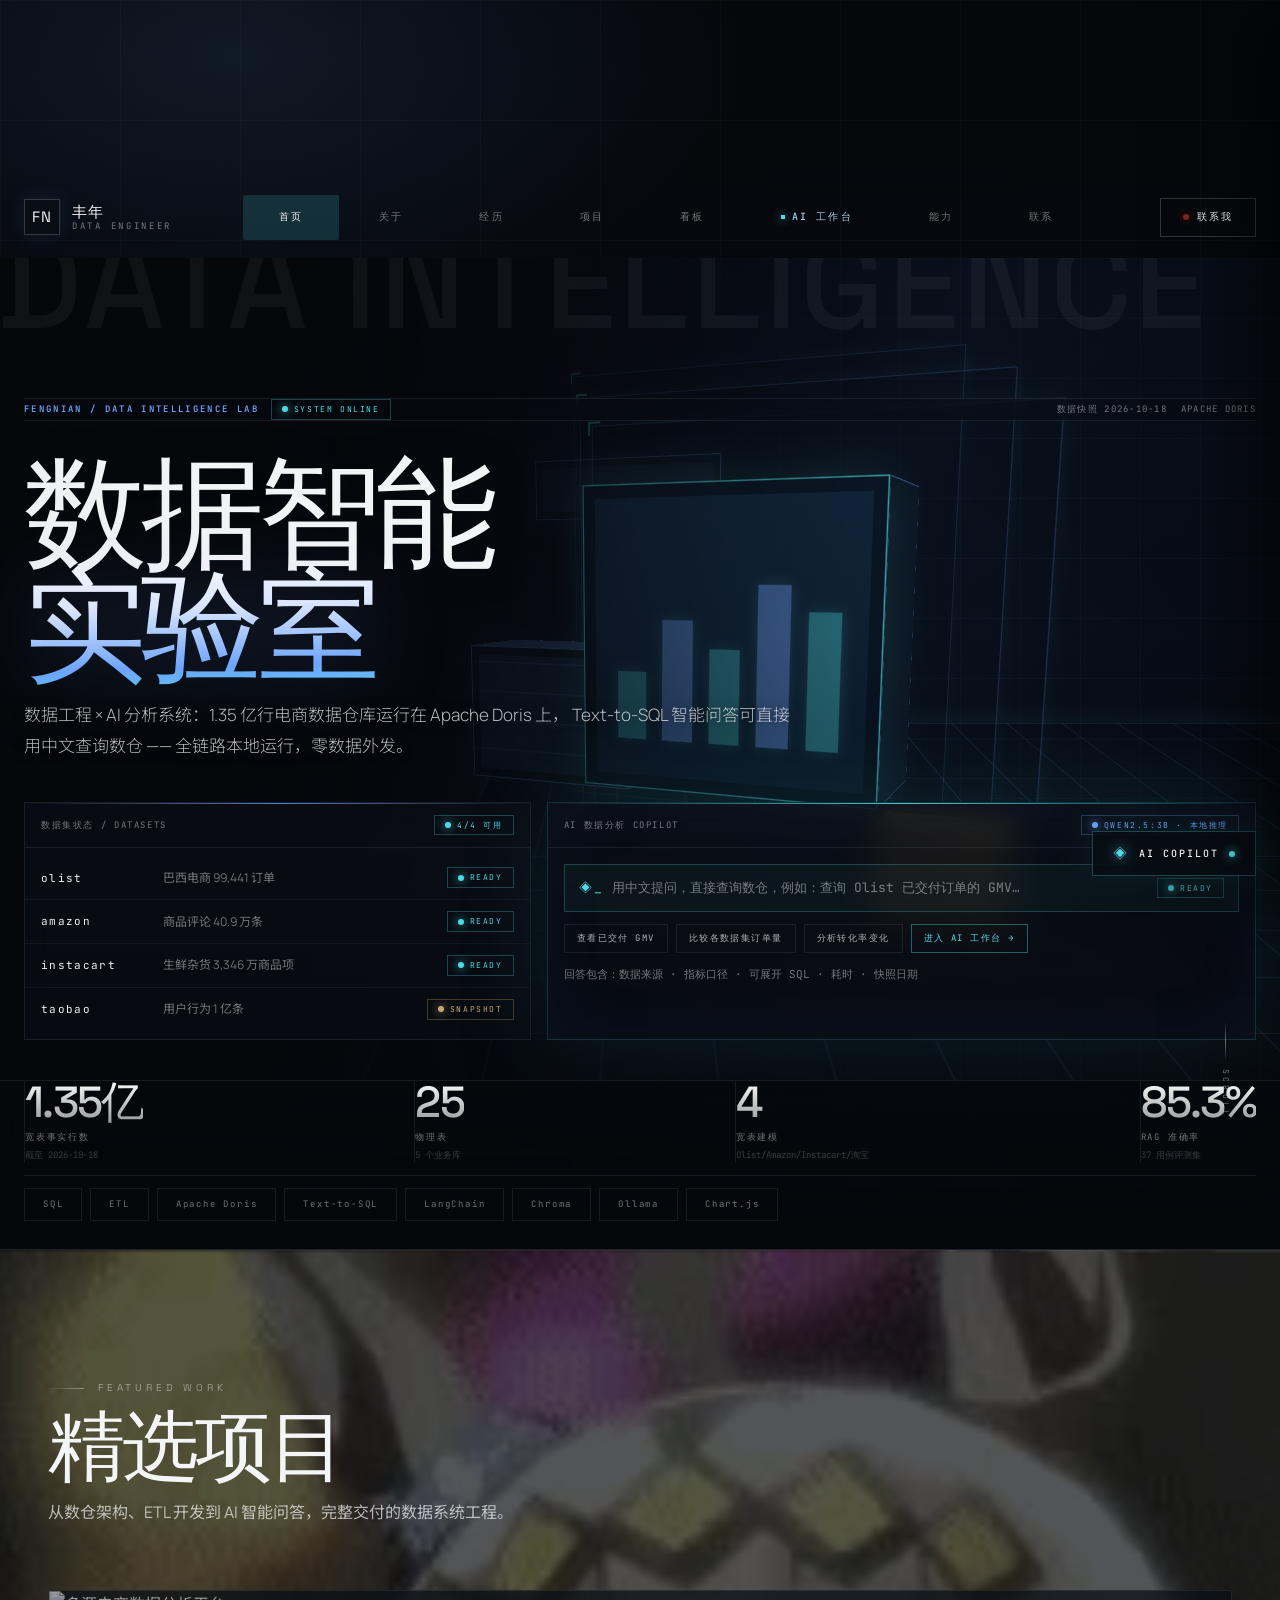
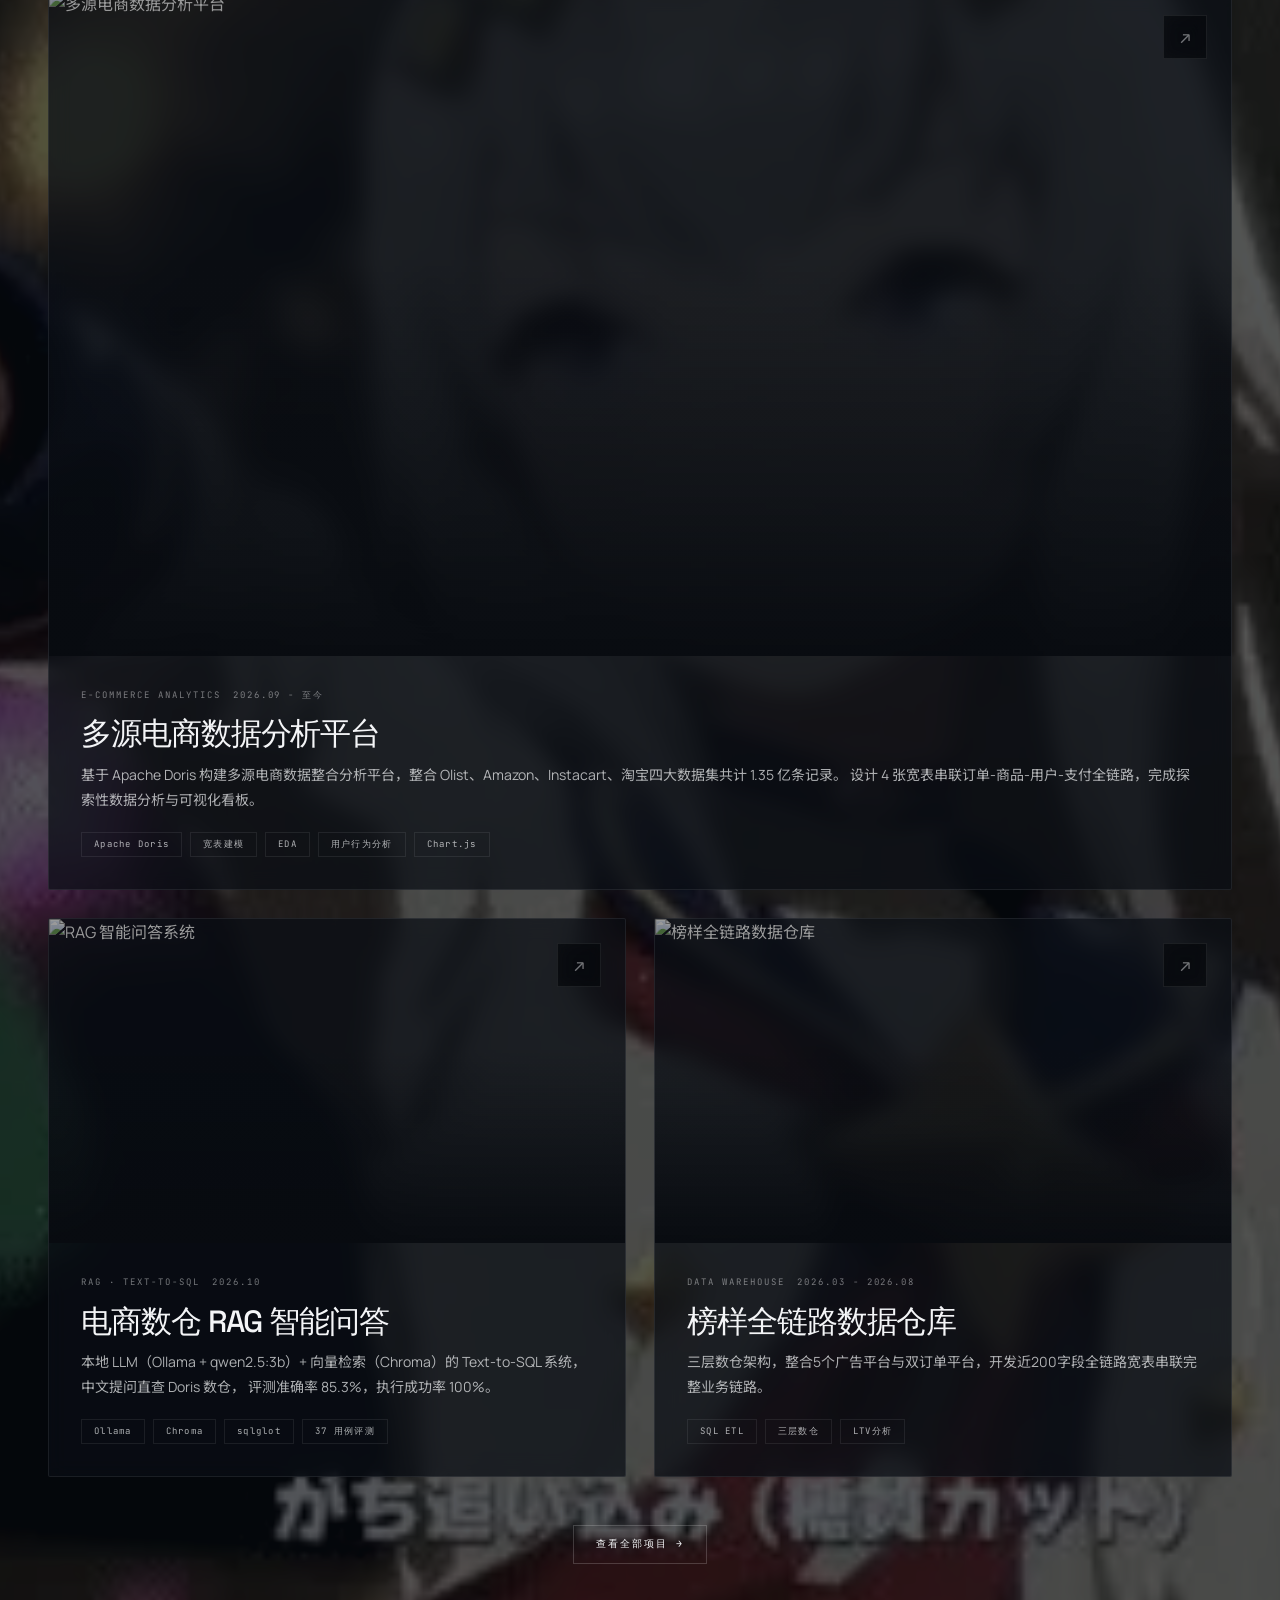
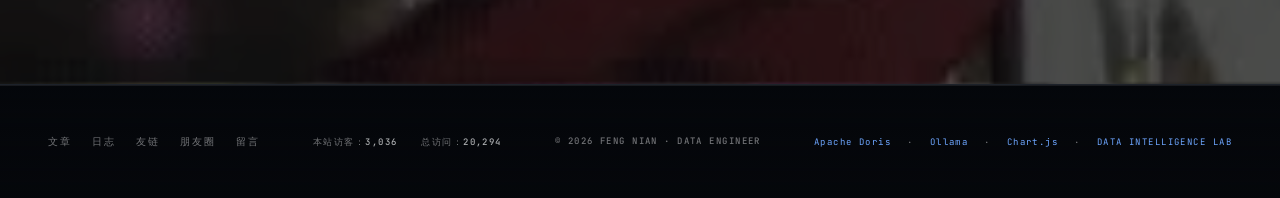
==== commit 9234d3d7: "feat: 全站注入 new-chat-6be 设计规范并统一 AI 视觉语言 - 新增 spec-new-chat-6be.css：暗场舞台光、120px 建筑网格、颗粒噪点、幽灵标题、影像调色 -" ====
--- a/index.html
+++ b/index.html
@@ -9,6 +9,7 @@
 <link href="https://fonts.googleapis.com/css2?family=Space+Grotesk:wght@400;500;600;700&family=Inter:wght@400;500;600&family=JetBrains+Mono:wght@400;500&family=Noto+Sans+SC:wght@400;500;700&display=swap" rel="stylesheet">
 <link rel="stylesheet" href="style.css">
 <link rel="stylesheet" href="hero-spatial.css">
+<link rel="stylesheet" href="spec-new-chat-6be.css?v=20261024">
 <script src="hero-spatial.js" defer></script>
 </head>
 <body class="has-hero">
@@ -43,7 +44,6 @@
       <button class="nav-menu-toggle" id="menuToggle" aria-label="菜单">
         <span></span><span></span><span></span>
       </button>
-      <button class="theme-toggle" id="themeToggle" title="切换主题">&#9681;</button>
       <a href="contact.html" class="nav-cta">
         <span class="dot"></span>
         联系我
@@ -131,7 +131,7 @@
           </div>
           <div class="ai-entry-body">
             <div class="term-box" onclick="window.AICopilot && window.AICopilot.open('查询 Olist 已交付订单的 GMV')">
-              <span class="prompt">&gt;</span>
+              <span class="prompt">◈</span>
               <span class="placeholder">用中文提问，直接查询数仓，例如：查询 Olist 已交付订单的 GMV…</span>
               <span class="status-tag ok">READY</span>
             </div>
@@ -457,36 +457,9 @@
   });
 });
 
-// ============ THEME TOGGLE (tech palette) ============
-const themes = [
-  { name: 'cyan', accent: '#29d3ff' },
-  { name: 'lime', accent: '#b8f36b' },
-  { name: 'amber', accent: '#f5b84b' },
-  { name: 'ice', accent: '#9ad7ff' },
-];
-let themeIdx = 0;
-const themeBtn = document.getElementById('themeToggle');
-const root = document.documentElement;
-
-themeBtn.addEventListener('click', function() {
-  themeIdx = (themeIdx + 1) % themes.length;
-  const t = themes[themeIdx];
-  const accentRgb = hexToRgb(t.accent);
-  root.style.setProperty('--accent', t.accent);
-  root.style.setProperty('--accent-dim', 'rgba(' + accentRgb + ', 0.12)');
-  root.style.setProperty('--accent-glow', 'rgba(' + accentRgb + ', 0.07)');
-  root.style.setProperty('--grid-line', 'rgba(' + accentRgb + ', 0.035)');
-  root.style.setProperty('--border-hover', 'rgba(' + accentRgb + ', 0.4)');
-});
-
-function hexToRgb(hex) {
-  const r = parseInt(hex.slice(1, 3), 16);
-  const g = parseInt(hex.slice(3, 5), 16);
-  const b = parseInt(hex.slice(5, 7), 16);
-  return r + ',' + g + ',' + b;
-}
+// ============ 配色锁定：跟随设计规范 new-chat-6be，不提供主题切换 ============
 </script>
 
-<script src="ai-copilot.js?v=20261018a"></script>
+<script src="ai-copilot.js?v=20261024b"></script>
 </body>
 </html>
--- a/style.css
+++ b/style.css
@@ -1044,3 +1044,322 @@
 @media (max-width: 900px) {
   .console-grid { grid-template-columns: 1fr; }
 }
+
+/* ============ ABOUT / SPATIAL PORTRAIT ============ */
+/* The portrait is treated as a visual anchor, with the same hard-edged
+   console language used by the dashboard and spatial hero. */
+body.about-page {
+  font-family: "Microsoft YaHei", "微软雅黑", "Noto Sans SC", sans-serif;
+}
+
+/* Keep the primary action intact when the long Chinese navigation reaches
+   a narrow desktop viewport. */
+.about-page .nav-cta {
+  flex: 0 0 auto;
+  min-width: 92px;
+  white-space: nowrap;
+  justify-content: center;
+}
+
+@media (max-width: 1500px) and (min-width: 901px) {
+  .about-page .nav-links a { padding-left: 22px; padding-right: 22px; }
+  .about-page .nav-inner { padding-left: 18px; padding-right: 18px; }
+}
+
+.about-page .about-hero {
+  min-height: 640px;
+  margin-top: 80px;
+  isolation: isolate;
+  background: #07090d;
+}
+
+.about-page .about-hero-bg {
+  overflow: hidden;
+  background:
+    radial-gradient(circle at 76% 44%, rgba(245, 64, 91, 0.18), transparent 26%),
+    radial-gradient(circle at 30% 12%, rgba(41, 211, 255, 0.1), transparent 34%),
+    linear-gradient(112deg, #07090d 0%, #0c1119 54%, #15151b 100%);
+}
+
+.about-page .about-hero-bg::before {
+  background-image:
+    linear-gradient(125deg, rgba(5, 8, 12, 0.95) 4%, rgba(7, 10, 15, 0.64) 46%, rgba(7, 9, 13, 0.12) 100%),
+    url('images/about-portrait.jpeg');
+  background-size: cover, 520px auto;
+  background-position: center, 88% 34%;
+  background-repeat: no-repeat;
+  opacity: 0.38;
+  filter: saturate(0.78) contrast(1.1);
+  transform: scale(1.04);
+}
+
+.about-page .about-hero-bg::after {
+  content: '';
+  position: absolute;
+  inset: 0;
+  pointer-events: none;
+  opacity: 0.45;
+  background-image:
+    linear-gradient(rgba(116, 147, 174, 0.08) 1px, transparent 1px),
+    linear-gradient(90deg, rgba(116, 147, 174, 0.08) 1px, transparent 1px);
+  background-size: 64px 64px;
+  mask-image: linear-gradient(110deg, transparent 0%, rgba(0, 0, 0, 0.9) 45%, transparent 100%);
+}
+
+.about-page .about-hero-content {
+  min-height: 640px;
+  padding-top: 84px;
+  padding-bottom: 84px;
+}
+
+.about-page .about-hero-left {
+  position: relative;
+  z-index: 2;
+  padding: 30px 0 30px 36px;
+  border-left: 2px solid rgba(41, 211, 255, 0.55);
+}
+
+.about-page .about-hero-left::before,
+.about-page .about-hero-left::after {
+  content: '';
+  position: absolute;
+  left: -2px;
+  width: 54px;
+  height: 2px;
+  background: var(--accent);
+  box-shadow: 0 0 18px rgba(41, 211, 255, 0.55);
+}
+
+.about-page .about-hero-left::before { top: 0; }
+.about-page .about-hero-left::after { bottom: 0; width: 28px; }
+
+.about-page .about-hero-tag {
+  border-color: rgba(245, 64, 91, 0.55);
+  color: #ff7f96;
+  background: rgba(16, 13, 19, 0.72);
+  box-shadow: inset 3px 0 0 #f5405b;
+}
+
+.about-page .about-hero-title {
+  text-shadow: 0 10px 45px rgba(0, 0, 0, 0.58);
+}
+
+.about-page .about-hero-title .accent {
+  background: linear-gradient(135deg, #ff4b69 0%, #ff9b8e 58%, #f5d4cf 100%);
+  -webkit-background-clip: text;
+  background-clip: text;
+}
+
+.about-page .about-hero-desc {
+  max-width: 520px;
+  color: #b7c0ca;
+}
+
+.about-page .about-hero-cta {
+  background: #f5405b;
+  color: #fff;
+  box-shadow: 0 8px 28px rgba(245, 64, 91, 0.25);
+}
+
+.about-page .about-hero-cta:hover {
+  background: #ff5b74;
+  box-shadow: 0 10px 34px rgba(245, 64, 91, 0.4);
+}
+
+.about-page .about-hero-right {
+  position: relative;
+  z-index: 1;
+  width: min(390px, 34vw);
+  height: 492px;
+  margin-right: 48px;
+  perspective: 1000px;
+}
+
+.about-page .about-hero-image {
+  position: relative;
+  z-index: 2;
+  width: 100%;
+  height: 100%;
+  border: 1px solid rgba(218, 229, 238, 0.36);
+  border-radius: 0;
+  background: #11151c;
+  overflow: hidden;
+  transform: rotateY(-8deg) rotateX(2deg) translateZ(12px);
+  transform-style: preserve-3d;
+  box-shadow: -30px 28px 0 rgba(245, 64, 91, 0.1), 0 28px 80px rgba(0, 0, 0, 0.52), 0 0 40px rgba(41, 211, 255, 0.12);
+  transition: transform 0.6s cubic-bezier(0.16, 1, 0.3, 1), box-shadow 0.6s ease;
+}
+
+.about-page .about-hero-image:hover {
+  transform: rotateY(-2deg) rotateX(0deg) translate3d(-6px, -6px, 24px);
+  box-shadow: -22px 24px 0 rgba(245, 64, 91, 0.14), 0 34px 90px rgba(0, 0, 0, 0.58), 0 0 54px rgba(41, 211, 255, 0.18);
+}
+
+.about-page .about-hero-image::before {
+  content: '';
+  position: absolute;
+  inset: 0;
+  z-index: 1;
+  pointer-events: none;
+  background: linear-gradient(112deg, rgba(6, 10, 14, 0.28), transparent 42%, rgba(245, 64, 91, 0.2));
+  mix-blend-mode: screen;
+}
+
+.about-page .about-hero-image img {
+  width: 100%;
+  height: 100%;
+  object-fit: cover;
+  object-position: 50% 32%;
+  filter: saturate(0.92) contrast(1.04);
+}
+
+.about-page .about-hero-frame {
+  position: absolute;
+  display: block;
+  pointer-events: none;
+  border: 1px solid rgba(41, 211, 255, 0.42);
+  transform-style: preserve-3d;
+}
+
+.about-page .about-hero-frame-back {
+  z-index: 0;
+  inset: 30px -28px -24px 28px;
+  transform: translateZ(-20px) rotate(2deg);
+  background: linear-gradient(135deg, rgba(41, 211, 255, 0.07), transparent 62%);
+}
+
+.about-page .about-hero-frame-front {
+  z-index: 3;
+  inset: 18px -14px 18px 14px;
+  border-color: rgba(245, 64, 91, 0.5);
+  transform: translateZ(32px) rotate(-4deg);
+}
+
+.about-page .about-portrait-scan {
+  position: absolute;
+  z-index: 3;
+  left: 0;
+  right: 0;
+  top: -20%;
+  height: 26%;
+  pointer-events: none;
+  background: linear-gradient(to bottom, transparent, rgba(245, 64, 91, 0.26), transparent);
+  border-top: 1px solid rgba(255, 147, 161, 0.75);
+  animation: aboutPortraitScan 5.5s ease-in-out infinite;
+}
+
+.about-page .about-portrait-corner {
+  position: absolute;
+  z-index: 4;
+  top: 18px;
+  right: 18px;
+  width: 34px;
+  height: 34px;
+  border-top: 1px solid #ff7185;
+  border-right: 1px solid #ff7185;
+}
+
+.about-page .about-portrait-meta,
+.about-page .about-portrait-status {
+  position: absolute;
+  z-index: 4;
+  left: 18px;
+  right: 18px;
+  display: flex;
+  align-items: center;
+  justify-content: space-between;
+  font-family: var(--font-mono);
+  letter-spacing: 1.5px;
+  text-transform: uppercase;
+  text-shadow: 0 1px 8px rgba(0, 0, 0, 0.9);
+}
+
+.about-page .about-portrait-meta {
+  top: 18px;
+  color: #d6e2eb;
+  font-size: 10px;
+}
+
+.about-page .about-portrait-meta strong {
+  color: #ff7185;
+  font-size: 18px;
+  font-weight: 500;
+}
+
+.about-page .about-portrait-status {
+  bottom: 16px;
+  justify-content: flex-start;
+  gap: 8px;
+  color: #d6e2eb;
+  font-size: 9px;
+}
+
+.about-page .about-portrait-status i {
+  display: block;
+  width: 6px;
+  height: 6px;
+  background: #ff536d;
+  box-shadow: 0 0 12px rgba(255, 83, 109, 0.85);
+}
+
+@keyframes aboutPortraitScan {
+  0%, 12% { transform: translateY(0); opacity: 0; }
+  20% { opacity: 1; }
+  78% { opacity: 0.82; }
+  100% { transform: translateY(510px); opacity: 0; }
+}
+
+.about-page .about-content {
+  position: relative;
+  background: linear-gradient(180deg, #080b10 0%, #0b0e14 100%);
+}
+
+.about-page .about-content::before {
+  content: '';
+  position: absolute;
+  top: 0;
+  left: 7%;
+  right: 7%;
+  height: 1px;
+  background: linear-gradient(90deg, transparent, rgba(245, 64, 91, 0.8), rgba(41, 211, 255, 0.7), transparent);
+}
+
+.about-page .about-card {
+  border-radius: 0;
+  border-color: rgba(78, 96, 111, 0.65);
+  background: linear-gradient(145deg, rgba(19, 25, 34, 0.96), rgba(11, 15, 21, 0.98));
+  box-shadow: 10px 10px 0 rgba(5, 7, 10, 0.32);
+}
+
+.about-page .about-card:hover {
+  border-color: rgba(41, 211, 255, 0.65);
+  box-shadow: 10px 10px 0 rgba(245, 64, 91, 0.09), 0 18px 42px rgba(0, 0, 0, 0.25);
+}
+
+@media (max-width: 1100px) {
+  .about-page .about-hero { min-height: 590px; }
+  .about-page .about-hero-content { min-height: 590px; }
+  .about-page .about-hero-right { width: 320px; height: 430px; margin-right: 10px; }
+}
+
+@media (max-width: 760px) {
+  .about-page .about-hero { min-height: 600px; margin-top: 80px; }
+  .about-page .about-hero-content { min-height: 600px; padding: 58px 24px; }
+  .about-page .about-hero-left { padding-left: 22px; }
+  .about-page .about-hero-right { display: block; position: absolute; right: -68px; bottom: 20px; width: 230px; height: 305px; opacity: 0.48; }
+  .about-page .about-hero-desc { max-width: 420px; }
+  .about-page .about-hero-title { font-size: 48px; }
+  .about-page .about-hero-bg::before { background-size: cover, 380px auto; background-position: center, 90% 38%; opacity: 0.3; }
+  .about-page .about-hero-frame-back { inset: 20px -18px -18px 18px; }
+  .about-page .about-hero-frame-front { inset: 12px -10px 12px 10px; }
+}
+
+@media (max-width: 480px) {
+  .about-page .about-hero { min-height: 650px; }
+  .about-page .about-hero-content { min-height: 650px; padding: 42px 20px; }
+  .about-page .about-hero-title { font-size: 42px; }
+  .about-page .about-hero-desc { font-size: 14px; }
+  .about-page .about-hero-right { right: -82px; bottom: 22px; opacity: 0.35; }
+  .about-page .about-portrait-meta { left: 12px; right: 12px; }
+  .about-page .about-portrait-status { left: 12px; right: 12px; font-size: 8px; }
+}
--- a/hero-spatial.css
+++ b/hero-spatial.css
@@ -1,11 +1,12 @@
-/* Layered architectural data blocks for the homepage hero only. */
-#hero.hero { background: #080d14; isolation: isolate; }
-#hero .hero-spatial { position: absolute; inset: 0; z-index: 0; overflow: hidden; pointer-events: none; perspective: 1050px; background: linear-gradient(115deg, #080d14 0%, #0b1721 55%, #081119 100%); }
-#hero .hero-spatial::before { content: ''; position: absolute; inset: 0; opacity: .26; background-image: linear-gradient(rgba(67,126,143,.2) 1px, transparent 1px), linear-gradient(90deg,rgba(67,126,143,.2) 1px,transparent 1px); background-size: 60px 60px; mask-image: linear-gradient(90deg,transparent 16%,black 83%); }
-#hero .hero-spatial__floor { position: absolute; width: 950px; height: 700px; top: 47%; right: -180px; transform: rotateX(72deg); transform-origin: 50% 0; border: 1px solid rgba(86,175,193,.2); background-image: linear-gradient(rgba(74,151,168,.24) 1px,transparent 1px),linear-gradient(90deg,rgba(74,151,168,.24) 1px,transparent 1px); background-size: 55px 55px; box-shadow: 0 0 90px rgba(38,129,151,.13); animation: heroSpatialGrid 22s linear infinite; }
+/* Layered architectural data blocks for the homepage hero only.
+   配色已对齐设计规范 new-chat-6be：#6ea6ff 蓝 / #4edce6 青 / #c9ab6f 金，底色 #05070b。 */
+#hero.hero { background: #05070b; isolation: isolate; }
+#hero .hero-spatial { position: absolute; inset: 0; z-index: 0; overflow: hidden; pointer-events: none; perspective: 1050px; background: linear-gradient(115deg, #05070b 0%, #0a1220 55%, #070b11 100%); }
+#hero .hero-spatial::before { content: ''; position: absolute; inset: 0; opacity: .26; background-image: linear-gradient(rgba(110,166,255,.16) 1px, transparent 1px), linear-gradient(90deg,rgba(110,166,255,.16) 1px,transparent 1px); background-size: 60px 60px; mask-image: linear-gradient(90deg,transparent 16%,black 83%); }
+#hero .hero-spatial__floor { position: absolute; width: 950px; height: 700px; top: 47%; right: -180px; transform: rotateX(72deg); transform-origin: 50% 0; border: 1px solid rgba(110,166,255,.18); background-image: linear-gradient(rgba(110,166,255,.18) 1px,transparent 1px),linear-gradient(90deg,rgba(110,166,255,.18) 1px,transparent 1px); background-size: 55px 55px; box-shadow: 0 0 90px rgba(78,220,230,.1); animation: heroSpatialGrid 22s linear infinite; }
 #hero .hero-spatial__rig { position: absolute; width: 780px; height: 670px; top: 7%; right: clamp(100px,14vw,235px); transform-style: preserve-3d; --pointer-x: 0px; --pointer-y: 0px; --tilt-x: 0deg; --tilt-y: 0deg; transform: translate3d(var(--pointer-x),var(--pointer-y),0) rotateX(calc(-10deg + var(--tilt-x))) rotateY(calc(-24deg + var(--tilt-y))); animation: heroSpatialFloat 12s ease-in-out infinite alternate; }
-#hero .hero-spatial__frame { position: absolute; border: 1px solid rgba(93,181,194,.39); box-shadow: 0 0 16px rgba(49,167,197,.08); transform-style: preserve-3d; }
-#hero .hero-spatial__frame::before,#hero .hero-spatial__frame::after { content: ''; position: absolute; width: 13px; height: 13px; border: 2px solid rgba(96,214,220,.76); }
+#hero .hero-spatial__frame { position: absolute; border: 1px solid rgba(110,166,255,.32); box-shadow: 0 0 16px rgba(78,220,230,.08); transform-style: preserve-3d; }
+#hero .hero-spatial__frame::before,#hero .hero-spatial__frame::after { content: ''; position: absolute; width: 13px; height: 13px; border: 2px solid rgba(78,220,230,.72); }
 #hero .hero-spatial__frame::before { top: -5px; left: -5px; border-right: 0; border-bottom: 0; }
 #hero .hero-spatial__frame::after { right: -5px; bottom: -5px; border-top: 0; border-left: 0; }
 #hero .hero-spatial__frame--far { left: 148px; top: 18px; width: 450px; height: 505px; transform: translateZ(-175px); opacity: .47; }
@@ -13,39 +14,39 @@
 #hero .hero-spatial__frame--near { left: 280px; top: 107px; width: 426px; height: 420px; transform: translateZ(42px); opacity: .72; }
 #hero .hero-spatial__frame--mid { animation: heroSpatialFrame 7s ease-in-out infinite alternate; }
 #hero .hero-spatial__block { --w: 190px; --h: 135px; --d: 80px; position: absolute; width: var(--w); height: var(--h); transform-style: preserve-3d; }
-#hero .hero-spatial__block>span { display: block; position: absolute; border: 1px solid rgba(103,195,208,.65); backface-visibility: hidden; }
-#hero .hero-spatial__front { width: var(--w); height: var(--h); transform: translateZ(calc(var(--d) / 2)); background: #1a3b4d; box-shadow: inset 0 0 0 8px rgba(8,25,34,.55),0 0 28px rgba(45,190,214,.12); }
-#hero .hero-spatial__side { width: var(--d); height: var(--h); left: calc((var(--w) - var(--d)) / 2); transform: rotateY(90deg) translateZ(calc(var(--w) / 2)); background: #102836; }
-#hero .hero-spatial__top { width: var(--w); height: var(--d); top: calc((var(--h) - var(--d)) / 2); transform: rotateX(90deg) translateZ(calc(var(--h) / 2)); background: #376c7d; border-color: rgba(147,222,225,.8) !important; }
+#hero .hero-spatial__block>span { display: block; position: absolute; border: 1px solid rgba(110,166,255,.5); backface-visibility: hidden; }
+#hero .hero-spatial__front { width: var(--w); height: var(--h); transform: translateZ(calc(var(--d) / 2)); background: #152438; box-shadow: inset 0 0 0 8px rgba(5,10,18,.6),0 0 28px rgba(110,166,255,.1); }
+#hero .hero-spatial__side { width: var(--d); height: var(--h); left: calc((var(--w) - var(--d)) / 2); transform: rotateY(90deg) translateZ(calc(var(--w) / 2)); background: #0c1624; }
+#hero .hero-spatial__top { width: var(--w); height: var(--d); top: calc((var(--h) - var(--d)) / 2); transform: rotateX(90deg) translateZ(calc(var(--h) / 2)); background: #2b4468; border-color: rgba(150,200,255,.75) !important; }
 #hero .hero-spatial__block--rear { --w: 230px; --h: 67px; --d: 48px; left: 125px; top: 120px; transform: translateZ(-120px); opacity: .57; }
 #hero .hero-spatial__block--source { --w: 172px; --h: 132px; --d: 88px; left: 172px; top: 318px; transform: translateZ(55px); }
 #hero .hero-spatial__block--source { animation: heroSpatialSource 8s ease-in-out infinite alternate; }
-#hero .hero-spatial__block--source .hero-spatial__front { background: repeating-linear-gradient(0deg,transparent 0 27px,rgba(76,172,195,.16) 28px 29px),#1d394b; }
+#hero .hero-spatial__block--source .hero-spatial__front { background: repeating-linear-gradient(0deg,transparent 0 27px,rgba(110,166,255,.2) 28px 29px),#16293f; }
 #hero .hero-spatial__block--core { --w: 245px; --h: 244px; --d: 120px; left: 357px; top: 177px; transform: translateZ(154px); }
 #hero .hero-spatial__block--core { animation: heroSpatialCore 9s ease-in-out infinite alternate; }
-#hero .hero-spatial__block--core .hero-spatial__front { display: flex; align-items: end; gap: 14px; padding: 46px 30px 40px; border-color: rgba(111,230,237,.93); background: linear-gradient(145deg,#26566a,#133847); box-shadow: inset 0 0 0 10px rgba(9,41,53,.58),0 0 34px rgba(41,211,255,.18); }
-#hero .hero-spatial__block--core .hero-spatial__front i { display: block; flex: 1; height: 35%; background: rgba(69,195,216,.57); box-shadow: 0 0 12px rgba(49,197,223,.24); }
-#hero .hero-spatial__block--core .hero-spatial__front i:nth-child(2) { height: 62%; background: rgba(94,163,190,.73); }
+#hero .hero-spatial__block--core .hero-spatial__front { display: flex; align-items: end; gap: 14px; padding: 46px 30px 40px; border-color: rgba(78,220,230,.9); background: linear-gradient(145deg,#1b3654,#0e1f33); box-shadow: inset 0 0 0 10px rgba(5,15,26,.6),0 0 34px rgba(78,220,230,.2); }
+#hero .hero-spatial__block--core .hero-spatial__front i { display: block; flex: 1; height: 35%; background: rgba(78,220,230,.5); box-shadow: 0 0 12px rgba(78,220,230,.24); }
+#hero .hero-spatial__block--core .hero-spatial__front i:nth-child(2) { height: 62%; background: rgba(110,166,255,.6); }
 #hero .hero-spatial__block--core .hero-spatial__front i:nth-child(3) { height: 48%; }
-#hero .hero-spatial__block--core .hero-spatial__front i:nth-child(4) { height: 80%; background: rgba(94,163,190,.73); }
+#hero .hero-spatial__block--core .hero-spatial__front i:nth-child(4) { height: 80%; background: rgba(110,166,255,.6); }
 #hero .hero-spatial__block--core .hero-spatial__front i:nth-child(5) { height: 67%; }
 #hero .hero-spatial__block--core .hero-spatial__front i { transform-origin: bottom center; animation: heroSpatialBars 4.8s ease-in-out infinite alternate; }
 #hero .hero-spatial__block--core .hero-spatial__front i:nth-child(2n) { animation-delay: -2s; }
-#hero .hero-spatial__block--core .hero-spatial__top { background: #458295; }
+#hero .hero-spatial__block--core .hero-spatial__top { background: #35577f; }
 #hero .hero-spatial__block--ai { --w: 95px; --h: 74px; --d: 60px; left: 605px; top: 428px; transform: translateZ(215px); }
 #hero .hero-spatial__block--ai { animation: heroSpatialAi 6s ease-in-out infinite alternate; }
-#hero .hero-spatial__block--ai>span { border-color: rgba(242,186,116,.78); }
-#hero .hero-spatial__block--ai .hero-spatial__front { background: #6d5034; box-shadow: inset 0 0 0 7px rgba(64,42,27,.38),0 0 22px rgba(241,174,97,.16); }
-#hero .hero-spatial__block--ai .hero-spatial__side { background: #44372c; }
-#hero .hero-spatial__block--ai .hero-spatial__top { background: #aa8050; border-color: #ecc28c !important; }
-#hero .hero-overlay { background: linear-gradient(90deg,rgba(8,13,20,.98) 0%,rgba(8,13,20,.94) 25%,rgba(8,13,20,.63) 45%,rgba(8,13,20,.06) 76%,rgba(8,13,20,.16) 100%),linear-gradient(180deg,rgba(8,13,20,.13),transparent 38%,rgba(8,13,20,.59) 100%); pointer-events: none; }
+#hero .hero-spatial__block--ai>span { border-color: rgba(201,171,111,.6); }
+#hero .hero-spatial__block--ai .hero-spatial__front { background: #4a3a22; box-shadow: inset 0 0 0 7px rgba(28,20,10,.45),0 0 22px rgba(201,171,111,.16); }
+#hero .hero-spatial__block--ai .hero-spatial__side { background: #332a1c; }
+#hero .hero-spatial__block--ai .hero-spatial__top { background: #8a7345; border-color: #e6cf99 !important; }
+#hero .hero-overlay { background: linear-gradient(90deg,rgba(5,7,11,.98) 0%,rgba(5,7,11,.94) 25%,rgba(5,7,11,.63) 45%,rgba(5,7,11,.06) 76%,rgba(5,7,11,.16) 100%),linear-gradient(180deg,rgba(5,7,11,.13),transparent 38%,rgba(5,7,11,.59) 100%); pointer-events: none; }
 @keyframes heroSpatialFloat { from { transform: translate3d(var(--pointer-x),var(--pointer-y),0) rotateX(calc(-10deg + var(--tilt-x))) rotateY(calc(-24deg + var(--tilt-y))); } to { transform: translate3d(var(--pointer-x),calc(var(--pointer-y) - 14px),0) rotateX(calc(-7deg + var(--tilt-x))) rotateY(calc(-20deg + var(--tilt-y))); } }
 @keyframes heroSpatialGrid { to { background-position: 0 55px,55px 0; } }
-@keyframes heroSpatialFrame { to { opacity: .95; box-shadow: 0 0 25px rgba(64,207,219,.2); } }
+@keyframes heroSpatialFrame { to { opacity: .95; box-shadow: 0 0 25px rgba(78,220,230,.18); } }
 @keyframes heroSpatialSource { to { transform: translateZ(55px) translateY(-10px); } }
 @keyframes heroSpatialCore { to { transform: translateZ(169px) translateY(-9px); } }
 @keyframes heroSpatialAi { to { transform: translateZ(235px) translateY(-14px); } }
 @keyframes heroSpatialBars { to { transform: scaleY(.72); opacity: .72; } }
-@media (max-width: 1050px) { #hero .hero-spatial__rig { right: -250px; opacity: .68; } #hero .hero-overlay { background: linear-gradient(90deg,rgba(8,13,20,.98) 0%,rgba(8,13,20,.93) 49%,rgba(8,13,20,.53) 100%),linear-gradient(180deg,transparent 32%,rgba(8,13,20,.7)); } }
-@media (max-width: 700px) { #hero .hero-spatial__rig { top: 100px; right: -205px; opacity: .46; transform: scale(.8) rotateX(-10deg) rotateY(-24deg); transform-origin: right top; animation: none; } #hero .hero-spatial__floor { right: -400px; top: 220px; opacity: .36; } #hero .hero-overlay { background: linear-gradient(180deg,rgba(8,13,20,.85) 0%,rgba(8,13,20,.75) 28%,rgba(8,13,20,.89) 54%,#080d14 100%); } }
+@media (max-width: 1050px) { #hero .hero-spatial__rig { right: -250px; opacity: .68; } #hero .hero-overlay { background: linear-gradient(90deg,rgba(5,7,11,.98) 0%,rgba(5,7,11,.93) 49%,rgba(5,7,11,.53) 100%),linear-gradient(180deg,transparent 32%,rgba(5,7,11,.7)); } }
+@media (max-width: 700px) { #hero .hero-spatial__rig { top: 100px; right: -205px; opacity: .46; transform: scale(.8) rotateX(-10deg) rotateY(-24deg); transform-origin: right top; animation: none; } #hero .hero-spatial__floor { right: -400px; top: 220px; opacity: .36; } #hero .hero-overlay { background: linear-gradient(180deg,rgba(5,7,11,.85) 0%,rgba(5,7,11,.75) 28%,rgba(5,7,11,.89) 54%,#05070b 100%); } }
 @media (prefers-reduced-motion: reduce) { #hero .hero-spatial__rig,#hero .hero-spatial__floor,#hero .hero-spatial__frame--mid,#hero .hero-spatial__block--source,#hero .hero-spatial__block--core,#hero .hero-spatial__block--ai,#hero .hero-spatial__block--core .hero-spatial__front i { animation: none; } }
--- a/spec-new-chat-6be.css
+++ b/spec-new-chat-6be.css
@@ -0,0 +1,701 @@
+/* ============================================================
+   Design Spec Injection — new-chat-6be-pages-dev
+   来源：UI知识库\design-specs\design-spec-new-chat-6be-pages-dev.md
+   风格：暗场电影感 · 舞台光 · 巨型幽灵标题 · 颗粒噪点 · AI 核心
+   约束：本文件优先级高于默认风格；不改变页面内容结构，只替换视觉层。
+   ============================================================ */
+
+@import url('https://fonts.googleapis.com/css2?family=Manrope:wght@300;400;500;600;700;800&display=swap');
+
+:root {
+  /* ---- L1 令牌重映射（覆盖原 tech-cyan 体系） ---- */
+  --bg: #05070b;
+  --bg-card: rgba(10, 14, 22, 0.72);
+  --bg-elevated: rgba(12, 17, 26, 0.9);
+  --bg-active: rgba(16, 22, 33, 0.95);
+  --border: rgba(255, 255, 255, 0.08);
+  --border-hover: rgba(255, 255, 255, 0.16);
+  --text: #f4f5f7;
+  --text-dim: rgba(244, 245, 247, 0.7);
+  --text-mute: rgba(244, 245, 247, 0.46);
+  --accent: #6ea6ff;
+  --accent-2: #4edce6;
+  --accent-dim: rgba(110, 166, 255, 0.12);
+  --accent-glow: rgba(78, 220, 230, 0.16);
+  --accent-soft: #9ad7ff;
+  --lime: #c9ab6f;
+  --amber: #c9ab6f;
+  --danger: #ff4126;
+  --shadow: rgba(0, 0, 0, 0.42);
+  --grid-line: rgba(255, 255, 255, 0.024);
+  --max-w: 1700px;
+
+  --font-display: 'Space Grotesk', sans-serif;
+  --font-body: 'Manrope', 'Noto Sans SC', sans-serif;
+  --font-mono: 'JetBrains Mono', monospace;
+
+  --line-hair: rgba(255, 255, 255, 0.08);
+  --line-lit: rgba(255, 255, 255, 0.18);
+  --shadow-deep: 0 32px 80px rgba(0, 0, 0, 0.42);
+  --radius-spec: 2px;
+}
+
+/* ---- L3 底片：三层舞台光 + 120px 建筑基准线 ---- */
+body {
+  background-color: var(--bg);
+  background-image:
+    radial-gradient(58% 44% at 18% 6%, rgba(110, 166, 255, 0.11), transparent 70%),
+    radial-gradient(52% 42% at 84% 84%, rgba(201, 171, 111, 0.07), transparent 72%),
+    radial-gradient(70% 52% at 50% 108%, rgba(78, 220, 230, 0.06), transparent 70%),
+    linear-gradient(180deg, #05070b 0%, #070b11 100%);
+  background-attachment: fixed;
+  background-size: auto, auto, auto, auto;
+  color: var(--text);
+  font-family: var(--font-body);
+  font-size: 16px;
+  line-height: 1.65;
+  -webkit-font-smoothing: antialiased;
+}
+
+/* 建筑基准线（固定在视口，随内容滑动产生"布景"感） */
+body::before {
+  content: '';
+  position: fixed;
+  inset: 0;
+  z-index: 0;
+  pointer-events: none;
+  background-image:
+    linear-gradient(rgba(255, 255, 255, 0.026) 1px, transparent 1px),
+    linear-gradient(90deg, rgba(255, 255, 255, 0.026) 1px, transparent 1px);
+  background-size: 120px 120px;
+  opacity: 0.9;
+}
+
+/* 颗粒噪点（胶片感签名） */
+body::after {
+  content: '';
+  position: fixed;
+  inset: 0;
+  z-index: 1;
+  pointer-events: none;
+  opacity: 0.035;
+  mix-blend-mode: soft-light;
+  background-image: url("data:image/svg+xml;utf8,%3Csvg xmlns='http://www.w3.org/2000/svg' width='180' height='180'%3E%3Cfilter id='n'%3E%3CfeTurbulence type='fractalNoise' baseFrequency='0.82' numOctaves='3' stitchTiles='stitch'/%3E%3C/filter%3E%3Crect width='180' height='180' filter='url(%23n)'/%3E%3C/svg%3E");
+}
+
+/* 让所有内容浮在噪点之上 */
+.navbar, .hero, .section, .footer, .page-wrap, .loader { position: relative; z-index: 2; }
+
+/* ---- L2 排版：展示字建筑化，正文收敛 ---- */
+h1, h2, h3, h4, h5,
+.hero-title, .section-title, .project-title, .article-title,
+.about-hero-title, .contact-title, .skill-card h4, .timeline-title,
+.about-card-title, .friend-name, .moment-name, .footer-copy {
+  font-family: var(--font-display);
+  letter-spacing: -0.03em;
+  line-height: 1.02;
+  font-weight: 500;
+}
+
+.section-title {
+  font-size: clamp(46px, 6vw, 92px);
+  letter-spacing: -0.045em;
+  line-height: 0.95;
+}
+
+.section-tag {
+  font-family: var(--font-display);
+  font-size: 10px;
+  letter-spacing: 0.38em;
+  text-transform: uppercase;
+  color: var(--text-mute);
+  display: inline-flex;
+  align-items: center;
+  gap: 14px;
+}
+.section-tag::before {
+  content: '';
+  width: 36px;
+  height: 1px;
+  background: linear-gradient(90deg, transparent, rgba(255, 255, 255, 0.4));
+}
+
+.section-desc { color: var(--text-dim); max-width: 640px; font-size: 16px; }
+
+/* 区块交界 1px 渐变分隔线 */
+.section { position: relative; }
+.section::before {
+  content: '';
+  position: absolute;
+  top: 0; left: 0; right: 0;
+  height: 1px;
+  background: linear-gradient(90deg, transparent, rgba(255, 255, 255, 0.14), transparent);
+  pointer-events: none;
+}
+
+/* ---- LOADER：米色 slit 开屏 ---- */
+.loader { background: #05070b; }
+.loader::before {
+  content: '';
+  position: absolute;
+  left: 0; right: 0; top: 50%;
+  height: 1px;
+  background: #efe9db;
+  box-shadow: 0 0 80px 24px rgba(239, 233, 219, 0.28);
+  transform: scaleX(0.24);
+  animation: slitOpen 1.5s cubic-bezier(0.16, 1, 0.3, 1) forwards;
+}
+.loader-logo {
+  font-family: var(--font-display);
+  font-size: clamp(52px, 8vw, 92px);
+  font-weight: 300;
+  letter-spacing: 0.3em;
+  background: none;
+  -webkit-text-fill-color: #efe9db;
+  color: #efe9db;
+  opacity: 0.92;
+  animation: none;
+}
+.loader-bar { background: rgba(255, 255, 255, 0.08); }
+.loader-bar::after { background: #efe9db; }
+
+@keyframes slitOpen {
+  0%   { transform: scaleX(0.02); opacity: 0; }
+  30%  { opacity: 1; }
+  100% { transform: scaleX(1); opacity: 0; }
+}
+
+/* ---- NAV：玻璃条 + 灭点的红 ---- */
+.navbar {
+  background: linear-gradient(180deg, rgba(5, 7, 11, 0.9), rgba(5, 7, 11, 0.1));
+  backdrop-filter: blur(16px);
+  -webkit-backdrop-filter: blur(16px);
+  border-bottom: 1px solid var(--border);
+}
+.navbar::after { display: none; }
+.navbar.scrolled { background: rgba(5, 7, 11, 0.92); border-bottom-color: var(--line-hair); }
+.navbar.scrolled .nav-inner { border: none; }
+
+.nav-logo-mark {
+  border: 1px solid var(--line-lit);
+  background: transparent;
+  color: var(--text);
+  font-weight: 400;
+  letter-spacing: 0.06em;
+  border-radius: 0;
+}
+.nav-logo-text .name { font-family: var(--font-display); letter-spacing: 0.04em; font-weight: 500; }
+.nav-logo-text .role {
+  font-family: var(--font-mono);
+  font-size: 9px;
+  letter-spacing: 0.3em;
+  color: var(--text-mute);
+}
+
+.nav-links a {
+  font-family: var(--font-mono);
+  font-size: 10px;
+  letter-spacing: 0.22em;
+  text-transform: uppercase;
+  color: var(--text-mute);
+  transition: color 0.3s ease;
+}
+.nav-links a:hover { color: var(--text); }
+.nav-links a.active { color: var(--text); }
+.nav-links a.active::after {
+  background: linear-gradient(90deg, transparent, var(--accent), transparent);
+  height: 1px;
+}
+
+/* AI 工作台作为本站叙事主线，给一个常亮信号 */
+.nav-links a[href="workspace.html"] { color: rgba(191, 230, 255, 0.9); }
+.nav-links a[href="workspace.html"]::before {
+  content: '';
+  display: inline-block;
+  width: 4px;
+  height: 4px;
+  margin-right: 7px;
+  vertical-align: middle;
+  background: var(--accent-2);
+  box-shadow: 0 0 10px rgba(78, 220, 230, 0.9);
+  animation: signal 2.8s ease-in-out infinite;
+}
+
+/* CTA 只允许以"光"存在：细线按钮 + 红点 */
+.nav-cta, .contact-cta, .btn-primary, .gb-btn, .about-hero-cta {
+  background: transparent;
+  border: 1px solid var(--line-lit);
+  border-radius: 0;
+  color: var(--text);
+  font-family: var(--font-mono);
+  font-size: 10px;
+  font-weight: 500;
+  letter-spacing: 0.2em;
+  text-transform: uppercase;
+  transition: border-color 0.35s ease, box-shadow 0.45s ease, color 0.3s ease;
+}
+.nav-cta:hover, .contact-cta:hover, .btn-primary:hover, .gb-btn:hover, .about-hero-cta:hover {
+  border-color: rgba(255, 255, 255, 0.38);
+  color: #fff;
+  box-shadow: 0 0 40px rgba(110, 166, 255, 0.16), inset 0 0 24px rgba(110, 166, 255, 0.05);
+  transform: none;
+  background: transparent;
+}
+.nav-cta .dot {
+  background: var(--danger);
+  box-shadow: 0 0 10px rgba(255, 65, 38, 0.8);
+  animation: signal 2.4s ease-in-out infinite;
+}
+@keyframes signal {
+  0%, 100% { opacity: 1; }
+  50% { opacity: 0.35; }
+}
+
+.btn-ghost, .gb-btn.ghost {
+  background: transparent;
+  border: 1px solid var(--line-hair);
+  border-radius: 0;
+  color: var(--text-dim);
+}
+.btn-ghost:hover, .gb-btn.ghost:hover { border-color: var(--line-lit); color: var(--text); }
+
+/* ---- HERO：电影宽银幕 ---- */
+.hero { min-height: 100svh; }
+.hero-overlay {
+  background:
+    /* 舞台光：冷蓝主光 + 暖金辅光，只以光存在 */
+    radial-gradient(52% 58% at 78% 40%, rgba(110, 166, 255, 0.14) 0%, transparent 68%),
+    radial-gradient(38% 44% at 74% 64%, rgba(201, 171, 111, 0.1) 0%, transparent 70%),
+    radial-gradient(70% 60% at 50% 42%, rgba(5, 7, 11, 0) 0%, rgba(5, 7, 11, 0.55) 65%, rgba(5, 7, 11, 0.92) 100%),
+    linear-gradient(180deg, rgba(5, 7, 11, 0.55) 0%, transparent 22%, transparent 72%, rgba(5, 7, 11, 0.95) 100%);
+}
+.hero::after {
+  content: '';
+  position: absolute;
+  inset: 0;
+  pointer-events: none;
+  box-shadow: inset 0 0 200px 60px rgba(0, 0, 0, 0.85);
+}
+
+/* ---- 首屏 3D 数据块：AI 是唯一的暖色光源，以呼吸光存在 ---- */
+#hero .hero-spatial__block--ai .hero-spatial__front {
+  animation: aiBlockGlow 5.4s ease-in-out infinite;
+}
+#hero .hero-spatial__block--ai .hero-spatial__front::after {
+  content: '';
+  position: absolute;
+  inset: 12px;
+  border: 1px solid rgba(230, 207, 153, 0.7);
+  box-shadow: inset 0 0 30px rgba(201, 171, 111, 0.35);
+  animation: aiBlockInner 5.4s ease-in-out infinite;
+}
+@keyframes aiBlockGlow {
+  0%, 100% { box-shadow: inset 0 0 0 7px rgba(28, 20, 10, 0.45), 0 0 26px rgba(201, 171, 111, 0.22); }
+  50% { box-shadow: inset 0 0 0 7px rgba(28, 20, 10, 0.3), 0 0 72px rgba(201, 171, 111, 0.5), 0 0 150px rgba(201, 171, 111, 0.26); }
+}
+@keyframes aiBlockInner {
+  0%, 100% { opacity: 0.35; }
+  50% { opacity: 1; }
+}
+#hero .hero-spatial__block--core .hero-spatial__front {
+  animation: aiCoreGlow 7.2s ease-in-out infinite;
+}
+@keyframes aiCoreGlow {
+  0%, 100% { box-shadow: inset 0 0 0 10px rgba(5, 15, 26, 0.6), 0 0 34px rgba(78, 220, 230, 0.2); }
+  50% { box-shadow: inset 0 0 0 10px rgba(5, 15, 26, 0.52), 0 0 60px rgba(78, 220, 230, 0.32); }
+}
+
+.hero-title {
+  font-size: clamp(68px, 9.6vw, 146px);
+  font-weight: 500;
+  line-height: 0.92;
+  letter-spacing: -0.05em;
+}
+.hero-title .line { display: block; }
+.hero-title .accent {
+  background: linear-gradient(178deg, #ffffff 0%, #dce7ff 38%, #6ea6ff 74%, #4edce6 100%);
+  -webkit-background-clip: text;
+  background-clip: text;
+  -webkit-text-fill-color: transparent;
+  color: transparent;
+  text-shadow: none;
+  filter: drop-shadow(0 0 42px rgba(110, 166, 255, 0.28));
+}
+
+/* 幽灵英文标题：以纹理存在，不争夺注意力 */
+.hero-content { position: relative; }
+.hero-content::before {
+  content: 'DATA INTELLIGENCE';
+  position: absolute;
+  top: -0.62em;
+  left: -0.02em;
+  font-family: var(--font-display);
+  font-size: clamp(84px, 10vw, 190px);
+  font-weight: 500;
+  letter-spacing: 0.02em;
+  white-space: nowrap;
+  color: #ffffff;
+  opacity: 0.045;
+  pointer-events: none;
+  z-index: 0;
+}
+
+.hero-subtitle {
+  color: rgba(244, 245, 247, 0.74);
+  font-size: 17px;
+  line-height: 1.85;
+  max-width: 780px;
+  font-weight: 300;
+}
+
+.sys-bar {
+  border-top: 1px solid var(--line-hair);
+  border-bottom: 1px solid var(--line-hair);
+  background: rgba(8, 12, 18, 0.4);
+  backdrop-filter: blur(8px);
+}
+.sys-brand { font-family: var(--font-mono); letter-spacing: 0.26em; font-size: 9px; color: var(--text-mute); }
+.sys-bar .sys-right { font-family: var(--font-mono); letter-spacing: 0.14em; font-size: 9px; color: var(--text-mute); }
+
+/* ---- AI 核心：把 Copilot 面板做成舞台中心 ---- */
+.console-panel {
+  background: linear-gradient(180deg, rgba(10, 14, 22, 0.72), rgba(8, 11, 18, 0.88));
+  border: 1px solid var(--border);
+  border-radius: 0;
+  backdrop-filter: blur(14px);
+  -webkit-backdrop-filter: blur(14px);
+}
+.console-panel::before {
+  height: 1px;
+  background: linear-gradient(90deg, transparent, rgba(110, 166, 255, 0.75), transparent);
+  opacity: 1;
+}
+/* AI 面板的顶光与箱体光同为青色，不与数据集面板的蓝混淆 */
+.console-panel:has(.ai-entry-body)::before {
+  background: linear-gradient(90deg, transparent, rgba(78, 220, 230, 0.9), transparent);
+}
+.console-panel-head {
+  border-bottom: 1px solid var(--border);
+  font-family: var(--font-mono);
+  font-size: 9px;
+  letter-spacing: 0.18em;
+  text-transform: uppercase;
+  color: var(--text-mute);
+}
+
+/* AI 面板专属光晕与扫光 */
+.console-panel:has(.ai-entry-body) {
+  border-color: rgba(78, 220, 230, 0.18);
+  box-shadow:
+    0 0 90px rgba(78, 220, 230, 0.13),
+    0 32px 80px rgba(0, 0, 0, 0.42),
+    inset 0 0 70px rgba(110, 166, 255, 0.05);
+  position: relative;
+  overflow: hidden;
+}
+.console-panel:has(.ai-entry-body)::after {
+  content: '';
+  position: absolute;
+  left: 0; right: 0; top: 0;
+  height: 40%;
+  background: linear-gradient(180deg, rgba(78, 220, 230, 0.16), transparent);
+  opacity: 0;
+  animation: aiScan 6s ease-in-out infinite;
+  pointer-events: none;
+}
+@keyframes aiScan {
+  0%, 100% { transform: translateY(-60%); opacity: 0; }
+  35% { opacity: 0.7; }
+  70% { transform: translateY(420%); opacity: 0; }
+}
+
+.term-box {
+  border: 1px solid rgba(78, 220, 230, 0.24);
+  background: rgba(78, 220, 230, 0.04);
+  border-radius: 0;
+  transition: border-color 0.4s ease, box-shadow 0.5s ease;
+}
+.term-box:hover {
+  border-color: rgba(78, 220, 230, 0.55);
+  box-shadow: 0 0 46px rgba(78, 220, 230, 0.2), inset 0 0 28px rgba(78, 220, 230, 0.05);
+}
+.term-box .prompt { color: var(--accent-2); }
+.term-box .prompt::after {
+  content: '_';
+  margin-left: 2px;
+  animation: caret 1.1s steps(1) infinite;
+}
+@keyframes caret { 0%, 49% { opacity: 1; } 50%, 100% { opacity: 0; } }
+
+.ai-chip {
+  border: 1px solid var(--line-hair);
+  border-radius: 0;
+  background: transparent;
+  font-family: var(--font-mono);
+  font-size: 9px;
+  letter-spacing: 0.16em;
+  text-transform: uppercase;
+  color: var(--text-dim);
+  transition: border-color 0.35s ease, color 0.3s ease, box-shadow 0.4s ease, background 0.35s ease;
+}
+.ai-chip:hover {
+  border-color: rgba(78, 220, 230, 0.5);
+  color: #fff;
+  background: rgba(78, 220, 230, 0.05);
+  box-shadow: 0 0 28px rgba(78, 220, 230, 0.16);
+}
+.ai-chip:last-child {
+  border-color: rgba(78, 220, 230, 0.4);
+  color: var(--accent-2);
+}
+.ai-chip:last-child:hover {
+  border-color: rgba(78, 220, 230, 0.8);
+  box-shadow: 0 0 28px rgba(78, 220, 230, 0.22);
+  background: rgba(78, 220, 230, 0.06);
+  color: #fff;
+}
+
+.ds-row { border-bottom: 1px solid rgba(255, 255, 255, 0.05); }
+.ds-row .ds-name { font-family: var(--font-mono); font-size: 11px; letter-spacing: 0.12em; color: var(--text); }
+.ds-row .ds-desc { color: var(--text-mute); }
+
+.status-tag {
+  border-radius: 0;
+  font-family: var(--font-mono);
+  font-size: 8px;
+  letter-spacing: 0.2em;
+  background: transparent;
+}
+.status-tag.ok { color: var(--accent-2); border-color: rgba(78, 220, 230, 0.28); }
+.status-tag.info { color: var(--accent); border-color: rgba(110, 166, 255, 0.28); }
+.status-tag.warn { color: var(--lime); border-color: rgba(201, 171, 111, 0.3); }
+.status-tag.err { color: var(--danger); border-color: rgba(255, 65, 38, 0.3); }
+
+/* 状态信号：点以呼吸光存在，告诉用户 AI 在线 */
+.status-tag::before {
+  box-shadow: 0 0 10px currentColor;
+  animation: signal 2.6s ease-in-out infinite;
+}
+
+/* ---- 底部数据带 ---- */
+.hero-bottom-bar {
+  border-top: 1px solid var(--line-hair);
+  background: linear-gradient(180deg, rgba(5, 7, 11, 0.6), rgba(5, 7, 11, 0.95));
+  backdrop-filter: blur(10px);
+}
+.hero-stat .num {
+  font-family: var(--font-display);
+  font-size: clamp(34px, 3.4vw, 54px);
+  font-weight: 500;
+  letter-spacing: -0.04em;
+  background: linear-gradient(180deg, #ffffff, rgba(244, 245, 247, 0.62));
+  -webkit-background-clip: text;
+  background-clip: text;
+  -webkit-text-fill-color: transparent;
+  color: transparent;
+}
+.hero-stat .label { font-family: var(--font-mono); font-size: 9px; letter-spacing: 0.2em; text-transform: uppercase; color: var(--text-mute); }
+.hero-stat .sub { font-family: var(--font-mono); font-size: 9px; color: rgba(244, 245, 247, 0.3); }
+.hero-stat { border-left: 1px solid var(--line-hair); }
+
+.hero-tech-strip span {
+  font-family: var(--font-mono);
+  font-size: 9px;
+  letter-spacing: 0.2em;
+  color: var(--text-mute);
+  background: transparent;
+  border: 1px solid var(--line-hair);
+  border-radius: 0;
+}
+.hero-scroll .text { font-family: var(--font-mono); font-size: 8px; letter-spacing: 0.4em; color: var(--text-mute); }
+.hero-scroll .line { background: linear-gradient(180deg, transparent, rgba(255, 255, 255, 0.4), transparent); }
+
+/* ---- 卡片：锐利玻璃，颜色只以光存在 ---- */
+.project-card, .skill-card, .article-card, .friend-card, .about-card,
+.timeline-content, .gb-message, .log-item, .moment-card, .contact-method {
+  background: var(--bg-card);
+  border: 1px solid var(--border);
+  border-radius: var(--radius-spec);
+  box-shadow: none;
+  backdrop-filter: blur(10px);
+  -webkit-backdrop-filter: blur(10px);
+  transition: border-color 0.4s ease, box-shadow 0.55s ease, transform 0.55s cubic-bezier(0.16, 1, 0.3, 1);
+}
+.project-card:hover, .skill-card:hover, .article-card:hover, .friend-card:hover, .about-card:hover,
+.timeline-content:hover, .gb-message:hover, .log-item:hover, .moment-card:hover, .contact-method:hover {
+  background: var(--bg-card);
+  border-color: var(--border-hover);
+  transform: translateY(-2px);
+  box-shadow: 0 32px 80px rgba(0, 0, 0, 0.42), 0 0 0 1px rgba(110, 166, 255, 0.08);
+}
+
+/* 影像一律电影调色：压暗、去饱和、提对比 */
+.project-img img, .article-cover img, .hero-bg-img, .projects-bg-img,
+.skills-bg-img, .contact-bg-img, .moment-images img, .friend-avatar img {
+  filter: grayscale(0.32) saturate(0.86) contrast(1.08) brightness(0.6);
+  transition: filter 0.7s ease, transform 0.9s cubic-bezier(0.16, 1, 0.3, 1);
+}
+.project-card:hover .project-img img,
+.article-card:hover .article-cover img,
+.moment-images img:hover {
+  filter: grayscale(0.16) saturate(0.94) contrast(1.06) brightness(0.82);
+  transform: scale(1.035);
+}
+.projects-bg-img, .skills-bg-img, .contact-bg-img, .articles-bg-deco { opacity: 0.5; }
+
+.project-title { font-size: clamp(26px, 2.4vw, 38px); font-weight: 500; letter-spacing: -0.035em; }
+.project-category, .project-year, .article-cat, .article-date, .timeline-date {
+  font-family: var(--font-mono);
+  font-size: 9px;
+  letter-spacing: 0.22em;
+  text-transform: uppercase;
+  color: var(--text-mute);
+}
+.project-desc, .article-excerpt, .friend-desc, .timeline-desc, .skill-card p {
+  color: var(--text-dim);
+  font-size: 14px;
+  line-height: 1.8;
+}
+.project-tags span, .article-tags span, .timeline-tags span, .about-skill-tag, .skill-list span {
+  border: 1px solid var(--line-hair);
+  border-radius: 0;
+  background: transparent;
+  font-family: var(--font-mono);
+  font-size: 9px;
+  letter-spacing: 0.14em;
+  color: var(--text-dim);
+}
+.about-skill-tag:hover, .skill-list span:hover { border-color: rgba(110, 166, 255, 0.4); color: var(--text); }
+
+.project-arrow {
+  font-family: var(--font-display);
+  color: var(--text-mute);
+  background: rgba(5, 7, 11, 0.6);
+  border: 1px solid var(--line-hair);
+  border-radius: 0;
+  backdrop-filter: blur(8px);
+}
+
+/* 时间轴：细线 + 光点 */
+.timeline::before { background: linear-gradient(180deg, transparent, rgba(255, 255, 255, 0.14), transparent); }
+.timeline-dot {
+  background: var(--bg);
+  border: 1px solid rgba(110, 166, 255, 0.55);
+  box-shadow: 0 0 18px rgba(110, 166, 255, 0.4);
+}
+
+/* ---- 子页 Hero / 页头 ---- */
+.about-hero-title, .contact-title, .page-wrap h1 {
+  font-size: clamp(48px, 6.4vw, 104px);
+  font-weight: 500;
+  letter-spacing: -0.045em;
+  line-height: 0.95;
+}
+.about-hero-desc, .contact-desc { color: var(--text-dim); font-size: 16px; line-height: 1.85; }
+.about-hero-tag, .about-hero-left .about-hero-tag {
+  font-family: var(--font-mono);
+  font-size: 9px;
+  letter-spacing: 0.3em;
+  text-transform: uppercase;
+  color: var(--text-mute);
+}
+.about-hero-image, .about-portrait-scan { border: 1px solid var(--line-hair); border-radius: 0; }
+.about-hero-image img { filter: grayscale(0.32) saturate(0.86) contrast(1.08) brightness(0.66); }
+
+.page-bg-full, .page-bg-right, .page-bg-left, .page-bg-top-right, .page-bg-bottom-left,
+.page-bg-bottom-right, .page-bg-top-left { opacity: 0.4; }
+
+/* 分类标签 */
+.cat-tabs { border-bottom: 1px solid var(--border); }
+.cat-tab {
+  border-radius: 0;
+  font-family: var(--font-mono);
+  font-size: 10px;
+  letter-spacing: 0.16em;
+  text-transform: uppercase;
+  color: var(--text-mute);
+}
+.cat-tab.active { color: var(--text); border-color: var(--accent); }
+.cat-tab .count { color: var(--text-mute); }
+
+/* 输入 / 表单 */
+.gb-textarea, .guestbook-input {
+  background: rgba(10, 14, 22, 0.72);
+  border: 1px solid var(--border);
+  border-radius: 0;
+  color: var(--text);
+}
+.guestbook-input:focus-within { border-color: rgba(110, 166, 255, 0.45); box-shadow: 0 0 34px rgba(110, 166, 255, 0.12); }
+
+/* 联系方式 */
+.contact-method .icon { color: var(--accent); filter: drop-shadow(0 0 14px rgba(110, 166, 255, 0.45)); }
+.contact-method .label { font-family: var(--font-mono); font-size: 9px; letter-spacing: 0.26em; }
+
+/* ---- FOOTER：留白与细线 ---- */
+.footer {
+  border-top: 1px solid var(--line-hair);
+  padding: 48px;
+  background: linear-gradient(180deg, rgba(5, 7, 11, 0.2), rgba(5, 7, 11, 0.9));
+}
+.footer-nav a {
+  font-family: var(--font-mono);
+  font-size: 10px;
+  letter-spacing: 0.2em;
+  text-transform: uppercase;
+  color: var(--text-mute);
+}
+.footer-nav a:hover { color: var(--text); }
+.footer-copy, .footer-tech, .footer-stats {
+  font-family: var(--font-mono);
+  font-size: 9px;
+  letter-spacing: 0.16em;
+  color: var(--text-mute);
+}
+
+/* ---- 滚动条与选中 ---- */
+::-webkit-scrollbar { width: 8px; }
+::-webkit-scrollbar-track { background: #05070b; }
+::-webkit-scrollbar-thumb { background: rgba(255, 255, 255, 0.12); border: none; border-radius: 0; }
+::-webkit-scrollbar-thumb:hover { background: rgba(255, 255, 255, 0.24); }
+::selection { background: rgba(110, 166, 255, 0.3); color: #fff; }
+
+/* ---- 残余实心色统一改为"光" ---- */
+.article-pinned {
+  background: transparent;
+  border: 1px solid rgba(255, 65, 38, 0.55);
+  color: #ffb4a6;
+  border-radius: 0;
+  font-family: var(--font-mono);
+  font-size: 8px;
+  letter-spacing: 0.2em;
+  text-transform: uppercase;
+  box-shadow: 0 0 22px rgba(255, 65, 38, 0.18);
+}
+.about-skill-tag:hover {
+  background: rgba(110, 166, 255, 0.08);
+  border-color: rgba(110, 166, 255, 0.45);
+  color: var(--text);
+}
+.log-item:hover .log-dot { background: var(--accent); box-shadow: 0 0 22px rgba(110, 166, 255, 0.6); }
+
+/* ---- 无障碍：尊重减弱动效 ---- */
+@media (prefers-reduced-motion: reduce) {
+  .console-panel:has(.ai-entry-body)::after,
+  .nav-cta .dot,
+  .term-box .prompt::after,
+  .loader::before,
+  .status-tag::before,
+  #hero .hero-spatial__block--ai .hero-spatial__front,
+  #hero .hero-spatial__block--ai .hero-spatial__front::after,
+  #hero .hero-spatial__block--core .hero-spatial__front { animation: none; }
+  .project-card, .skill-card, .article-card, .friend-card, .about-card,
+  .timeline-content, .gb-message, .log-item, .moment-card, .contact-method { transition: none; }
+}
+
+/* ---- 小屏兜底（保持桌面优先，但不破版） ---- */
+@media (max-width: 900px) {
+  .hero-title { font-size: clamp(52px, 13vw, 84px); }
+  .hero-content::before { font-size: clamp(56px, 16vw, 110px); opacity: 0.04; }
+  .section-title { font-size: clamp(38px, 9vw, 62px); }
+  .footer { padding: 32px 24px; }
+}
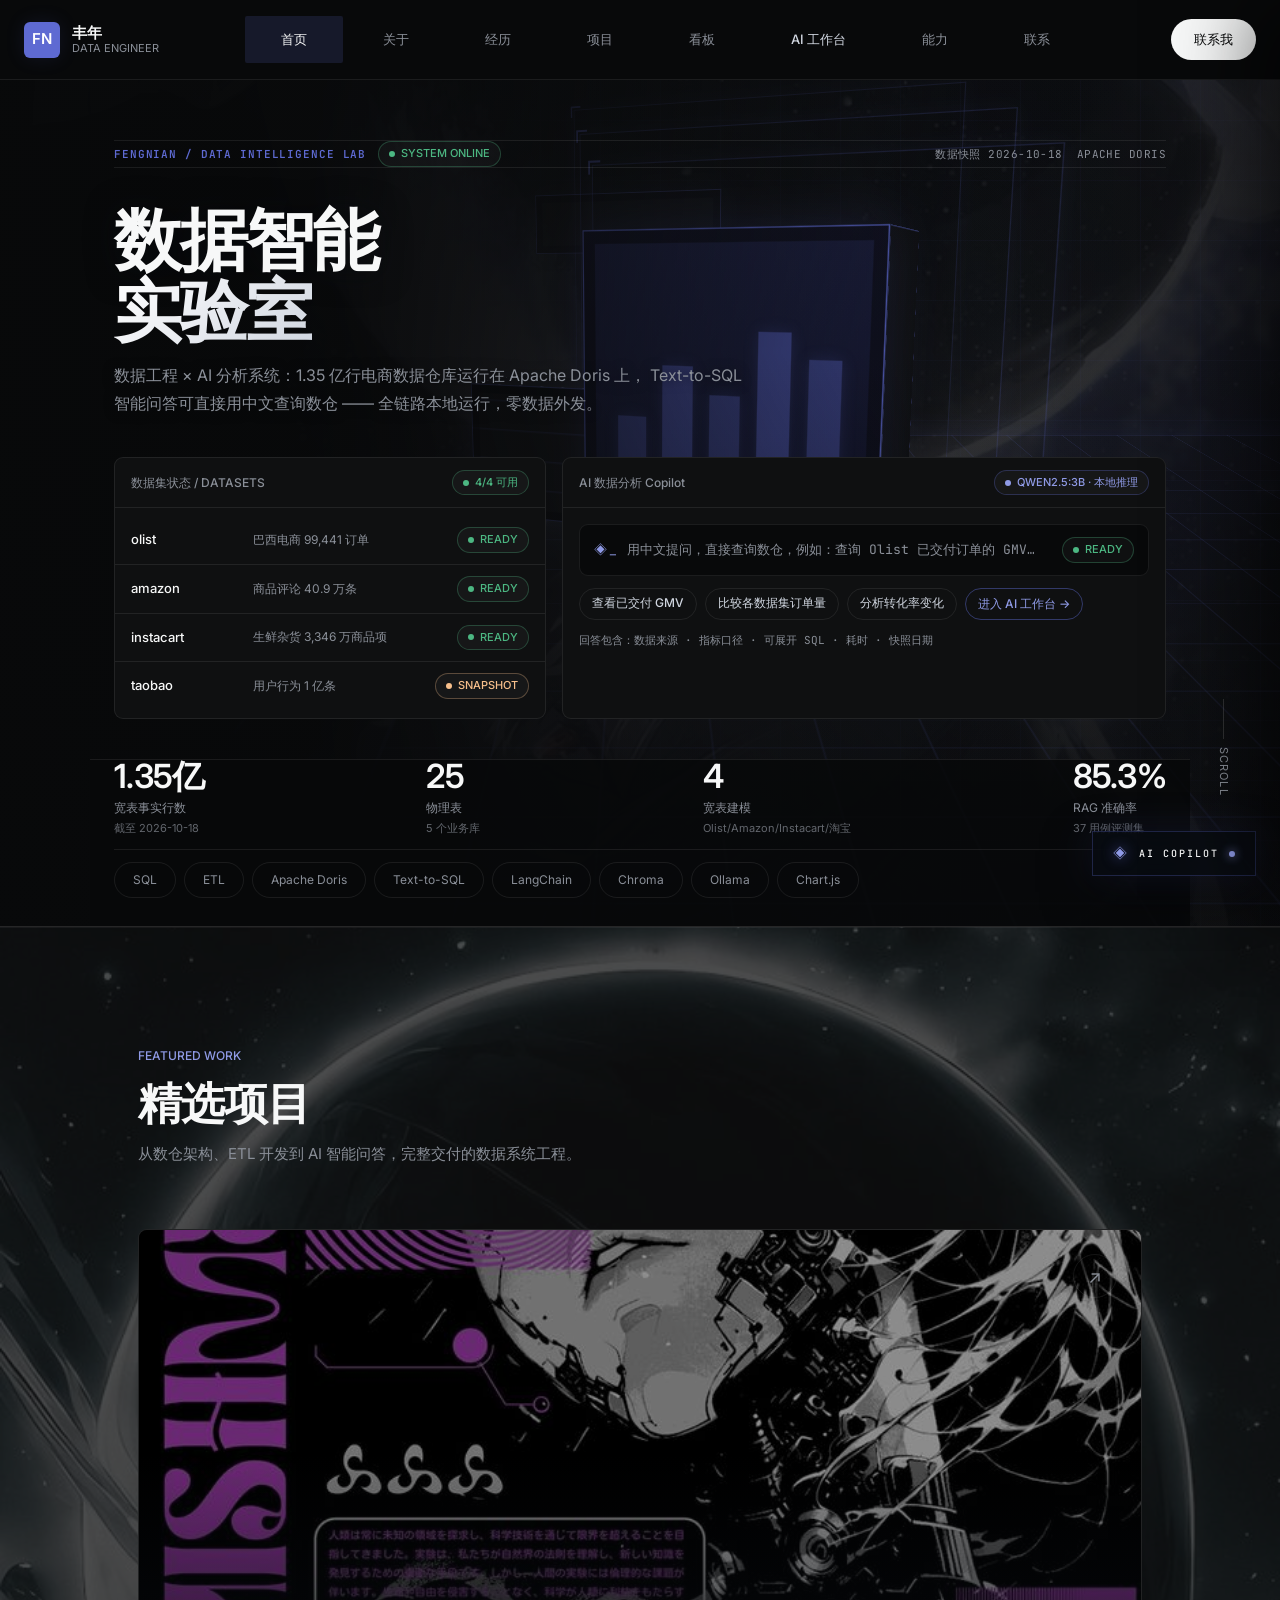
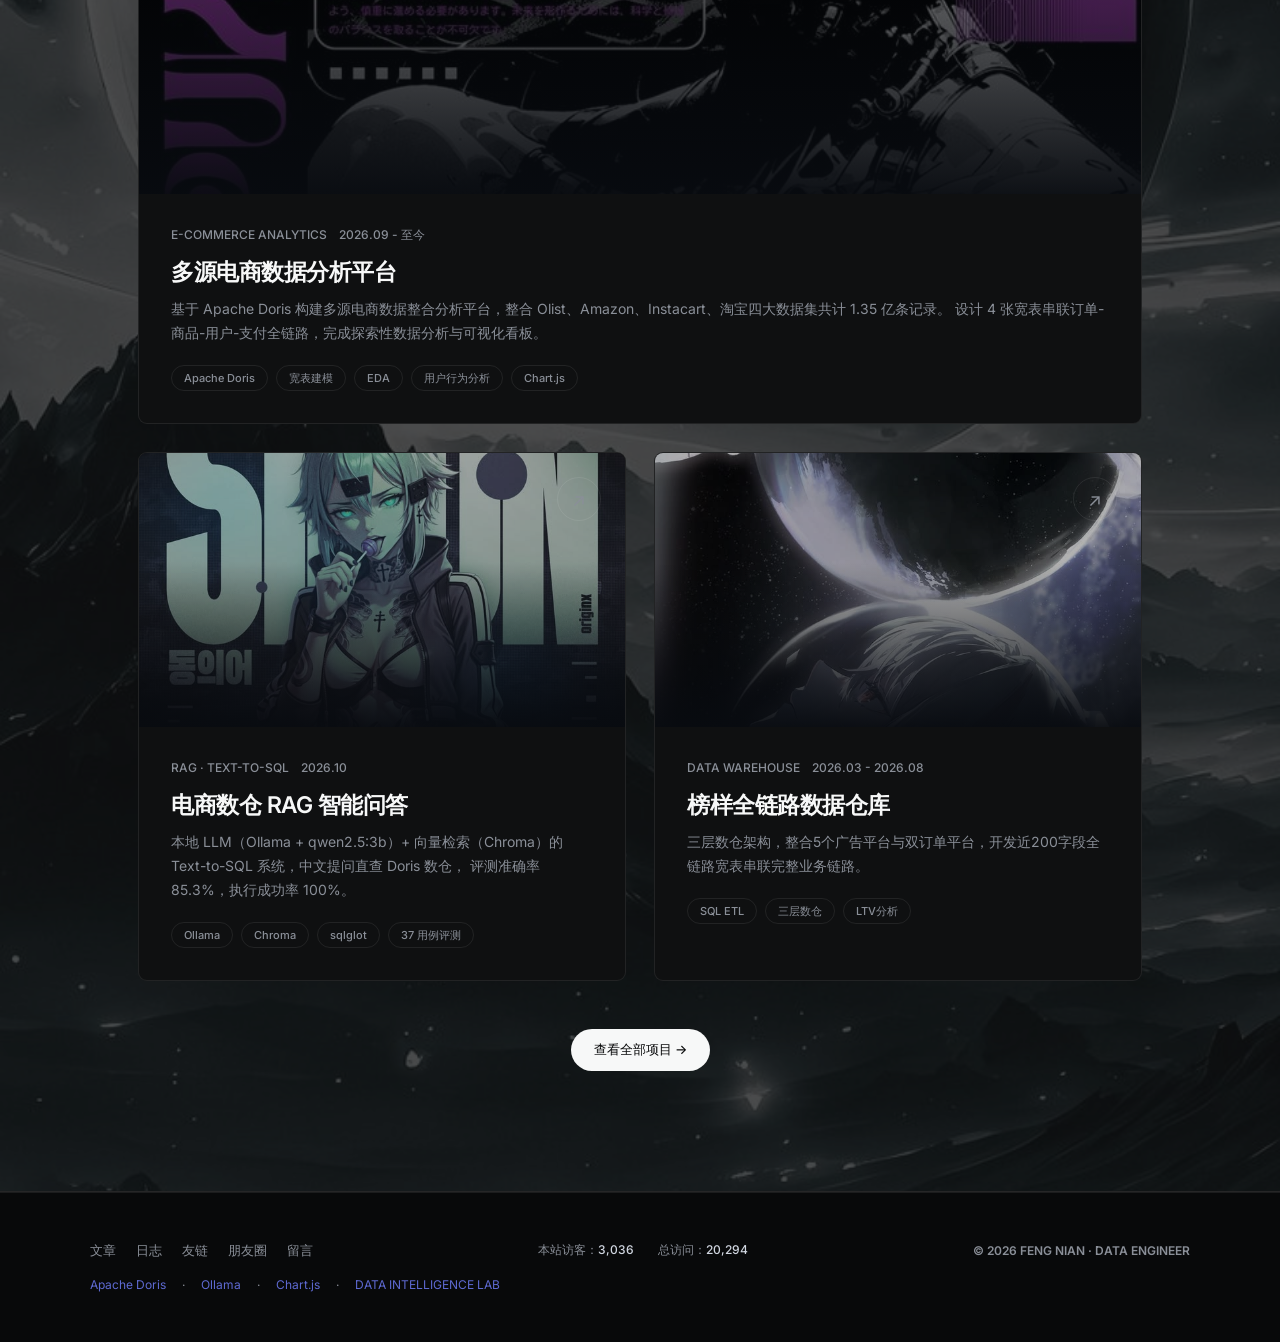
==== commit ca27c728: "feat: 全站切换 Linear 极简深色规范并新增侧栏小组件 - 新增 spec-linear-app.css 注入层（近纯黑+细线+品牌紫），14 页切换 - 新增侧栏小组件：日历、一言、背景音" ====
--- a/index.html
+++ b/index.html
@@ -7,9 +7,10 @@
 <link rel="preconnect" href="https://fonts.googleapis.com">
 <link rel="preconnect" href="https://fonts.gstatic.com" crossorigin>
 <link href="https://fonts.googleapis.com/css2?family=Space+Grotesk:wght@400;500;600;700&family=Inter:wght@400;500;600&family=JetBrains+Mono:wght@400;500&family=Noto+Sans+SC:wght@400;500;700&display=swap" rel="stylesheet">
-<link rel="stylesheet" href="style.css">
-<link rel="stylesheet" href="hero-spatial.css">
-<link rel="stylesheet" href="spec-new-chat-6be.css?v=20261024">
+<link rel="stylesheet" href="style.css?v=20261027b">
+<link rel="stylesheet" href="hero-spatial.css?v=20261027">
+<link rel="stylesheet" href="spec-linear-app.css?v=20261027b">
+<link rel="stylesheet" href="widgets.css?v=20261027h">
 <script src="hero-spatial.js" defer></script>
 </head>
 <body class="has-hero">
@@ -182,7 +183,7 @@
         <a href="ecommerce-dashboard.html">
           <div class="project-arrow">&#8599;</div>
           <div class="project-img">
-            <img src="https://trae-api-cn.mchost.guru/api/ide/v1/text_to_image?prompt=Dark%20tech%20data%20console%20dashboard%2C%20cyan%20glowing%20charts%20on%20deep%20graphite%20background%2C%20e-commerce%20analytics%2C%20terminal%20aesthetic%2C%20grid%20lines%2C%20futuristic%20data%20UI&image_size=landscape_16_9" alt="多源电商数据分析平台" loading="lazy">
+            <img src="images/anime-mecha.jpg" alt="多源电商数据分析平台" loading="lazy">
           </div>
           <div class="project-body">
             <div class="project-meta">
@@ -205,7 +206,7 @@
         <a href="rag-benchmark.html">
           <div class="project-arrow">&#8599;</div>
           <div class="project-img">
-            <img src="https://trae-api-cn.mchost.guru/api/ide/v1/text_to_image?prompt=Dark%20AI%20terminal%20interface%2C%20cyan%20code%20and%20SQL%20queries%20glowing%20on%20black%20screen%2C%20neural%20network%20nodes%2C%20retro%20terminal%20aesthetic%2C%20deep%20graphite%20background&image_size=landscape_16_9" alt="RAG 智能问答系统" loading="lazy">
+            <img src="images/anime-sinon.jpg" alt="RAG 智能问答系统" loading="lazy">
           </div>
           <div class="project-body">
             <div class="project-meta">
@@ -227,7 +228,7 @@
         <a href="projects.html">
           <div class="project-arrow">&#8599;</div>
           <div class="project-img">
-            <img src="https://trae-api-cn.mchost.guru/api/ide/v1/text_to_image?prompt=Dark%20tech%20data%20warehouse%20architecture%20visualization%2C%20glowing%20cyan%20data%20nodes%2C%20ETL%20pipeline%20flow%2C%20cinematic%20dark%20background%2C%20futuristic%20data%20engineering&image_size=landscape_16_9" alt="榜样全链路数据仓库" loading="lazy">
+            <img src="images/anime-astronaut.jpg" alt="榜样全链路数据仓库" loading="lazy">
           </div>
           <div class="project-body">
             <div class="project-meta">
@@ -461,5 +462,6 @@
 </script>
 
 <script src="ai-copilot.js?v=20261024b"></script>
+<script src="widgets.js?v=20261027f"></script>
 </body>
 </html>
--- a/style.css
+++ b/style.css
@@ -427,7 +427,7 @@
 }
 .about-hero-bg::before {
   content: ''; position: absolute; top: 0; left: 0; right: 0; bottom: 0;
-  background-image: url('images/about-bg.webp'); background-size: cover; background-position: center;
+  background-image: url('images/anime-space.jpg'); background-size: cover; background-position: center;
   opacity: 0.25; filter: saturate(0.9);
 }
 .about-hero-content {
@@ -464,7 +464,7 @@
 .about-hero-right { flex-shrink: 0; width: 360px; height: 440px; }
 .about-hero-image {
   width: 100%; height: 100%; border-radius: 4px; overflow: hidden;
-  background-image: url('images/about-bg.webp'); background-size: cover; background-position: center;
+  background-image: url('images/anime-space.jpg'); background-size: cover; background-position: center;
   box-shadow: 0 8px 40px rgba(0,0,0,0.15);
   border: 1px solid var(--border);
   transition: transform 0.4s;
@@ -606,7 +606,7 @@
 .projects { background: var(--bg-elevated); border-top: 1px solid var(--border); border-bottom: 1px solid var(--border); position: relative; }
 .projects-bg-img {
   position: absolute; top: 0; left: 0; width: 100%; height: 100%;
-  background-image: url('images/oguri_cap_2_opt.webp'); background-size: cover; background-position: center;
+  background-image: url('images/anime-space.jpg'); background-size: cover; background-position: center;
   opacity: 0.08; filter: blur(3px) saturate(0.5); z-index: 0; pointer-events: none;
 }
 .projects .container { position: relative; z-index: 1; }
@@ -646,8 +646,8 @@
 .skills { background: var(--bg); position: relative; }
 .skills-bg-img {
   position: absolute; bottom: 0; left: 0; width: 60%; height: 100%;
-  background-image: url('images/m28.webp'); background-size: cover; background-position: left center;
-  opacity: 0.06; filter: blur(5px) saturate(0.5); z-index: 0; pointer-events: none;
+  background-image: url('images/anime-operator.jpg'); background-size: cover; background-position: left center;
+  opacity: 0.3; filter: saturate(0.75) brightness(0.85); z-index: 0; pointer-events: none;
   mask-image: linear-gradient(to right, black 0%, transparent 80%);
   -webkit-mask-image: linear-gradient(to right, black 0%, transparent 80%);
 }
@@ -676,8 +676,10 @@
 .articles { background: var(--bg-elevated); border-top: 1px solid var(--border); border-bottom: 1px solid var(--border); position: relative; }
 .articles-bg-deco {
   position: absolute; top: 10%; left: -80px; width: 400px; height: 500px;
-  background-image: url('images/oguri_tamamo_1.jpg'); background-size: cover; background-position: center;
-  opacity: 0.06; filter: blur(5px) saturate(0.5); z-index: 0; pointer-events: none; border-radius: 4px;
+  background-image: url('images/anime-camera.jpg'); background-size: cover; background-position: center;
+  opacity: 0.3; filter: saturate(0.75) brightness(0.85); z-index: 0; pointer-events: none; border-radius: 4px;
+  mask-image: linear-gradient(to right, black 35%, transparent 95%);
+  -webkit-mask-image: linear-gradient(to right, black 35%, transparent 95%);
 }
 .articles .container { position: relative; z-index: 1; }
 .articles-grid { display: grid; grid-template-columns: 1fr 1fr 1fr; gap: 24px; }
@@ -789,8 +791,8 @@
 .contact { min-height: 100vh; display: flex; align-items: center; position: relative; overflow: hidden; background: var(--bg); }
 .contact-bg-img {
   position: absolute; top: 0; left: 0; width: 100%; height: 100%;
-  background-image: url('images/tw_44.webp'); background-size: cover; background-position: center;
-  opacity: 0.12; filter: blur(3px) saturate(0.7); z-index: 0;
+  background-image: url('images/anime-astronaut.jpg'); background-size: cover; background-position: center;
+  opacity: 0.2; filter: saturate(0.7) brightness(0.85); z-index: 0;
 }
 .contact-bg { position: absolute; top: 0; left: 0; width: 100%; height: 100%; z-index: 0; }
 .contact-bg::before {
@@ -838,44 +840,56 @@
 .page-bg-full {
   position: absolute; top: 0; left: 0; width: 100%; height: 100%;
   background-size: cover; background-position: center;
-  opacity: 0.08; filter: blur(4px) saturate(0.6);
+  opacity: 0.14; filter: saturate(0.7) brightness(0.85);
   z-index: 0; pointer-events: none;
 }
 .page-bg-right {
   position: absolute; top: 15%; right: -120px; width: 500px; height: 600px;
   background-size: cover; background-position: center;
-  opacity: 0.06; filter: blur(5px) saturate(0.5);
+  opacity: 0.3; filter: saturate(0.75) brightness(0.85);
   z-index: 0; pointer-events: none; border-radius: 4px;
+  mask-image: linear-gradient(to left, black 35%, transparent 95%);
+  -webkit-mask-image: linear-gradient(to left, black 35%, transparent 95%);
 }
 .page-bg-left {
   position: absolute; bottom: 10%; left: -120px; width: 500px; height: 600px;
   background-size: cover; background-position: center;
-  opacity: 0.06; filter: blur(5px) saturate(0.5);
+  opacity: 0.3; filter: saturate(0.75) brightness(0.85);
   z-index: 0; pointer-events: none; border-radius: 4px;
+  mask-image: linear-gradient(to right, black 35%, transparent 95%);
+  -webkit-mask-image: linear-gradient(to right, black 35%, transparent 95%);
 }
 .page-bg-top-right {
   position: absolute; top: 5%; right: -80px; width: 380px; height: 480px;
   background-size: cover; background-position: center;
-  opacity: 0.07; filter: blur(4px) saturate(0.6);
+  opacity: 0.3; filter: saturate(0.75) brightness(0.85);
   z-index: 0; pointer-events: none; border-radius: 4px;
+  mask-image: linear-gradient(225deg, black 30%, transparent 90%);
+  -webkit-mask-image: linear-gradient(225deg, black 30%, transparent 90%);
 }
 .page-bg-bottom-left {
   position: absolute; bottom: 5%; left: -80px; width: 380px; height: 480px;
   background-size: cover; background-position: center;
-  opacity: 0.07; filter: blur(4px) saturate(0.6);
+  opacity: 0.3; filter: saturate(0.75) brightness(0.85);
   z-index: 0; pointer-events: none; border-radius: 4px;
+  mask-image: linear-gradient(45deg, black 30%, transparent 90%);
+  -webkit-mask-image: linear-gradient(45deg, black 30%, transparent 90%);
 }
 .page-bg-bottom-right {
   position: absolute; bottom: 5%; right: -80px; width: 380px; height: 480px;
   background-size: cover; background-position: center;
-  opacity: 0.07; filter: blur(4px) saturate(0.6);
+  opacity: 0.3; filter: saturate(0.75) brightness(0.85);
   z-index: 0; pointer-events: none; border-radius: 4px;
+  mask-image: linear-gradient(315deg, black 30%, transparent 90%);
+  -webkit-mask-image: linear-gradient(315deg, black 30%, transparent 90%);
 }
 .page-bg-top-left {
   position: absolute; top: 5%; left: -80px; width: 380px; height: 480px;
   background-size: cover; background-position: center;
-  opacity: 0.07; filter: blur(4px) saturate(0.6);
+  opacity: 0.3; filter: saturate(0.75) brightness(0.85);
   z-index: 0; pointer-events: none; border-radius: 4px;
+  mask-image: linear-gradient(135deg, black 30%, transparent 90%);
+  -webkit-mask-image: linear-gradient(135deg, black 30%, transparent 90%);
 }
 .page-wrap > .container { position: relative; z-index: 1; }
 
--- a/hero-spatial.css
+++ b/hero-spatial.css
@@ -1,12 +1,17 @@
 /* Layered architectural data blocks for the homepage hero only.
-   配色已对齐设计规范 new-chat-6be：#6ea6ff 蓝 / #4edce6 青 / #c9ab6f 金，底色 #05070b。 */
-#hero.hero { background: #05070b; isolation: isolate; }
-#hero .hero-spatial { position: absolute; inset: 0; z-index: 0; overflow: hidden; pointer-events: none; perspective: 1050px; background: linear-gradient(115deg, #05070b 0%, #0a1220 55%, #070b11 100%); }
-#hero .hero-spatial::before { content: ''; position: absolute; inset: 0; opacity: .26; background-image: linear-gradient(rgba(110,166,255,.16) 1px, transparent 1px), linear-gradient(90deg,rgba(110,166,255,.16) 1px,transparent 1px); background-size: 60px 60px; mask-image: linear-gradient(90deg,transparent 16%,black 83%); }
-#hero .hero-spatial__floor { position: absolute; width: 950px; height: 700px; top: 47%; right: -180px; transform: rotateX(72deg); transform-origin: 50% 0; border: 1px solid rgba(110,166,255,.18); background-image: linear-gradient(rgba(110,166,255,.18) 1px,transparent 1px),linear-gradient(90deg,rgba(110,166,255,.18) 1px,transparent 1px); background-size: 55px 55px; box-shadow: 0 0 90px rgba(78,220,230,.1); animation: heroSpatialGrid 22s linear infinite; }
+   配色已对齐设计规范 linear-app：品牌紫 #5e6ad2 / 近纯黑 #08090a。 */
+#hero.hero { background: #08090a; isolation: isolate; }
+#hero .hero-spatial { position: absolute; inset: 0; z-index: 0; overflow: hidden; pointer-events: none; perspective: 1050px; background: linear-gradient(115deg, rgba(8,9,10,.88) 0%, rgba(15,16,20,.8) 55%, rgba(10,11,14,.92) 100%), url('images/anime-astronaut.jpg') right center / cover no-repeat, linear-gradient(115deg, #08090a 0%, #0d0e12 55%, #0a0b0d 100%); }
+#hero .hero-spatial::before { content: ''; position: absolute; inset: 0; opacity: .26; background-image: linear-gradient(rgba(94,106,210,.16) 1px, transparent 1px), linear-gradient(90deg,rgba(94,106,210,.16) 1px,transparent 1px); background-size: 60px 60px; mask-image: linear-gradient(90deg,transparent 16%,black 83%); }
+#hero .hero-spatial__floor { position: absolute; width: 950px; height: 700px; top: 47%; right: -180px; transform: rotateX(72deg); transform-origin: 50% 0; border: 1px solid rgba(94,106,210,.18); background-image: linear-gradient(rgba(94,106,210,.18) 1px,transparent 1px),linear-gradient(90deg,rgba(94,106,210,.18) 1px,transparent 1px); background-size: 55px 55px; box-shadow: 0 0 90px rgba(94,106,210,.1); animation: heroSpatialGrid 22s linear infinite; }
 #hero .hero-spatial__rig { position: absolute; width: 780px; height: 670px; top: 7%; right: clamp(100px,14vw,235px); transform-style: preserve-3d; --pointer-x: 0px; --pointer-y: 0px; --tilt-x: 0deg; --tilt-y: 0deg; transform: translate3d(var(--pointer-x),var(--pointer-y),0) rotateX(calc(-10deg + var(--tilt-x))) rotateY(calc(-24deg + var(--tilt-y))); animation: heroSpatialFloat 12s ease-in-out infinite alternate; }
-#hero .hero-spatial__frame { position: absolute; border: 1px solid rgba(110,166,255,.32); box-shadow: 0 0 16px rgba(78,220,230,.08); transform-style: preserve-3d; }
-#hero .hero-spatial__frame::before,#hero .hero-spatial__frame::after { content: ''; position: absolute; width: 13px; height: 13px; border: 2px solid rgba(78,220,230,.72); }
+/* 宽屏有侧栏时，3D 装置整体左移，避开右侧卡片 */
+@media (min-width: 1400px) {
+  #hero .hero-spatial__rig { right: calc(clamp(100px, 14vw, 235px) + 288px); }
+  #hero .hero-spatial__floor { right: 24px; }
+}
+#hero .hero-spatial__frame { position: absolute; border: 1px solid rgba(94,106,210,.32); box-shadow: 0 0 16px rgba(94,106,210,.08); transform-style: preserve-3d; }
+#hero .hero-spatial__frame::before,#hero .hero-spatial__frame::after { content: ''; position: absolute; width: 13px; height: 13px; border: 2px solid rgba(94,106,210,.72); }
 #hero .hero-spatial__frame::before { top: -5px; left: -5px; border-right: 0; border-bottom: 0; }
 #hero .hero-spatial__frame::after { right: -5px; bottom: -5px; border-top: 0; border-left: 0; }
 #hero .hero-spatial__frame--far { left: 148px; top: 18px; width: 450px; height: 505px; transform: translateZ(-175px); opacity: .47; }
@@ -14,39 +19,39 @@
 #hero .hero-spatial__frame--near { left: 280px; top: 107px; width: 426px; height: 420px; transform: translateZ(42px); opacity: .72; }
 #hero .hero-spatial__frame--mid { animation: heroSpatialFrame 7s ease-in-out infinite alternate; }
 #hero .hero-spatial__block { --w: 190px; --h: 135px; --d: 80px; position: absolute; width: var(--w); height: var(--h); transform-style: preserve-3d; }
-#hero .hero-spatial__block>span { display: block; position: absolute; border: 1px solid rgba(110,166,255,.5); backface-visibility: hidden; }
-#hero .hero-spatial__front { width: var(--w); height: var(--h); transform: translateZ(calc(var(--d) / 2)); background: #152438; box-shadow: inset 0 0 0 8px rgba(5,10,18,.6),0 0 28px rgba(110,166,255,.1); }
-#hero .hero-spatial__side { width: var(--d); height: var(--h); left: calc((var(--w) - var(--d)) / 2); transform: rotateY(90deg) translateZ(calc(var(--w) / 2)); background: #0c1624; }
-#hero .hero-spatial__top { width: var(--w); height: var(--d); top: calc((var(--h) - var(--d)) / 2); transform: rotateX(90deg) translateZ(calc(var(--h) / 2)); background: #2b4468; border-color: rgba(150,200,255,.75) !important; }
+#hero .hero-spatial__block>span { display: block; position: absolute; border: 1px solid rgba(94,106,210,.5); backface-visibility: hidden; }
+#hero .hero-spatial__front { width: var(--w); height: var(--h); transform: translateZ(calc(var(--d) / 2)); background: #16171b; box-shadow: inset 0 0 0 8px rgba(10,11,18,.6),0 0 28px rgba(94,106,210,.1); }
+#hero .hero-spatial__side { width: var(--d); height: var(--h); left: calc((var(--w) - var(--d)) / 2); transform: rotateY(90deg) translateZ(calc(var(--w) / 2)); background: #0f1011; }
+#hero .hero-spatial__top { width: var(--w); height: var(--d); top: calc((var(--h) - var(--d)) / 2); transform: rotateX(90deg) translateZ(calc(var(--h) / 2)); background: #26272c; border-color: rgba(179,186,240,.75) !important; }
 #hero .hero-spatial__block--rear { --w: 230px; --h: 67px; --d: 48px; left: 125px; top: 120px; transform: translateZ(-120px); opacity: .57; }
 #hero .hero-spatial__block--source { --w: 172px; --h: 132px; --d: 88px; left: 172px; top: 318px; transform: translateZ(55px); }
 #hero .hero-spatial__block--source { animation: heroSpatialSource 8s ease-in-out infinite alternate; }
-#hero .hero-spatial__block--source .hero-spatial__front { background: repeating-linear-gradient(0deg,transparent 0 27px,rgba(110,166,255,.2) 28px 29px),#16293f; }
+#hero .hero-spatial__block--source .hero-spatial__front { background: repeating-linear-gradient(0deg,transparent 0 27px,rgba(94,106,210,.2) 28px 29px),#17181c; }
 #hero .hero-spatial__block--core { --w: 245px; --h: 244px; --d: 120px; left: 357px; top: 177px; transform: translateZ(154px); }
 #hero .hero-spatial__block--core { animation: heroSpatialCore 9s ease-in-out infinite alternate; }
-#hero .hero-spatial__block--core .hero-spatial__front { display: flex; align-items: end; gap: 14px; padding: 46px 30px 40px; border-color: rgba(78,220,230,.9); background: linear-gradient(145deg,#1b3654,#0e1f33); box-shadow: inset 0 0 0 10px rgba(5,15,26,.6),0 0 34px rgba(78,220,230,.2); }
-#hero .hero-spatial__block--core .hero-spatial__front i { display: block; flex: 1; height: 35%; background: rgba(78,220,230,.5); box-shadow: 0 0 12px rgba(78,220,230,.24); }
-#hero .hero-spatial__block--core .hero-spatial__front i:nth-child(2) { height: 62%; background: rgba(110,166,255,.6); }
+#hero .hero-spatial__block--core .hero-spatial__front { display: flex; align-items: end; gap: 14px; padding: 46px 30px 40px; border-color: rgba(94,106,210,.9); background: linear-gradient(145deg,#23274d,#12142a); box-shadow: inset 0 0 0 10px rgba(10,11,18,.6),0 0 34px rgba(94,106,210,.2); }
+#hero .hero-spatial__block--core .hero-spatial__front i { display: block; flex: 1; height: 35%; background: rgba(94,106,210,.5); box-shadow: 0 0 12px rgba(94,106,210,.24); }
+#hero .hero-spatial__block--core .hero-spatial__front i:nth-child(2) { height: 62%; background: rgba(94,106,210,.6); }
 #hero .hero-spatial__block--core .hero-spatial__front i:nth-child(3) { height: 48%; }
-#hero .hero-spatial__block--core .hero-spatial__front i:nth-child(4) { height: 80%; background: rgba(110,166,255,.6); }
+#hero .hero-spatial__block--core .hero-spatial__front i:nth-child(4) { height: 80%; background: rgba(94,106,210,.6); }
 #hero .hero-spatial__block--core .hero-spatial__front i:nth-child(5) { height: 67%; }
 #hero .hero-spatial__block--core .hero-spatial__front i { transform-origin: bottom center; animation: heroSpatialBars 4.8s ease-in-out infinite alternate; }
 #hero .hero-spatial__block--core .hero-spatial__front i:nth-child(2n) { animation-delay: -2s; }
-#hero .hero-spatial__block--core .hero-spatial__top { background: #35577f; }
+#hero .hero-spatial__block--core .hero-spatial__top { background: #2e3242; }
 #hero .hero-spatial__block--ai { --w: 95px; --h: 74px; --d: 60px; left: 605px; top: 428px; transform: translateZ(215px); }
 #hero .hero-spatial__block--ai { animation: heroSpatialAi 6s ease-in-out infinite alternate; }
-#hero .hero-spatial__block--ai>span { border-color: rgba(201,171,111,.6); }
-#hero .hero-spatial__block--ai .hero-spatial__front { background: #4a3a22; box-shadow: inset 0 0 0 7px rgba(28,20,10,.45),0 0 22px rgba(201,171,111,.16); }
-#hero .hero-spatial__block--ai .hero-spatial__side { background: #332a1c; }
-#hero .hero-spatial__block--ai .hero-spatial__top { background: #8a7345; border-color: #e6cf99 !important; }
-#hero .hero-overlay { background: linear-gradient(90deg,rgba(5,7,11,.98) 0%,rgba(5,7,11,.94) 25%,rgba(5,7,11,.63) 45%,rgba(5,7,11,.06) 76%,rgba(5,7,11,.16) 100%),linear-gradient(180deg,rgba(5,7,11,.13),transparent 38%,rgba(5,7,11,.59) 100%); pointer-events: none; }
+#hero .hero-spatial__block--ai>span { border-color: rgba(94,106,210,.6); }
+#hero .hero-spatial__block--ai .hero-spatial__front { background: #23274d; box-shadow: inset 0 0 0 7px rgba(12,13,24,.45),0 0 22px rgba(94,106,210,.16); }
+#hero .hero-spatial__block--ai .hero-spatial__side { background: #181b38; }
+#hero .hero-spatial__block--ai .hero-spatial__top { background: #5e6ad2; border-color: #b3baf0 !important; }
+#hero .hero-overlay { background: linear-gradient(90deg,rgba(8,9,10,.98) 0%,rgba(8,9,10,.94) 25%,rgba(8,9,10,.63) 45%,rgba(8,9,10,.06) 76%,rgba(8,9,10,.16) 100%),linear-gradient(180deg,rgba(8,9,10,.13),transparent 38%,rgba(8,9,10,.59) 100%); pointer-events: none; }
 @keyframes heroSpatialFloat { from { transform: translate3d(var(--pointer-x),var(--pointer-y),0) rotateX(calc(-10deg + var(--tilt-x))) rotateY(calc(-24deg + var(--tilt-y))); } to { transform: translate3d(var(--pointer-x),calc(var(--pointer-y) - 14px),0) rotateX(calc(-7deg + var(--tilt-x))) rotateY(calc(-20deg + var(--tilt-y))); } }
 @keyframes heroSpatialGrid { to { background-position: 0 55px,55px 0; } }
-@keyframes heroSpatialFrame { to { opacity: .95; box-shadow: 0 0 25px rgba(78,220,230,.18); } }
+@keyframes heroSpatialFrame { to { opacity: .95; box-shadow: 0 0 25px rgba(94,106,210,.18); } }
 @keyframes heroSpatialSource { to { transform: translateZ(55px) translateY(-10px); } }
 @keyframes heroSpatialCore { to { transform: translateZ(169px) translateY(-9px); } }
 @keyframes heroSpatialAi { to { transform: translateZ(235px) translateY(-14px); } }
 @keyframes heroSpatialBars { to { transform: scaleY(.72); opacity: .72; } }
-@media (max-width: 1050px) { #hero .hero-spatial__rig { right: -250px; opacity: .68; } #hero .hero-overlay { background: linear-gradient(90deg,rgba(5,7,11,.98) 0%,rgba(5,7,11,.93) 49%,rgba(5,7,11,.53) 100%),linear-gradient(180deg,transparent 32%,rgba(5,7,11,.7)); } }
-@media (max-width: 700px) { #hero .hero-spatial__rig { top: 100px; right: -205px; opacity: .46; transform: scale(.8) rotateX(-10deg) rotateY(-24deg); transform-origin: right top; animation: none; } #hero .hero-spatial__floor { right: -400px; top: 220px; opacity: .36; } #hero .hero-overlay { background: linear-gradient(180deg,rgba(5,7,11,.85) 0%,rgba(5,7,11,.75) 28%,rgba(5,7,11,.89) 54%,#05070b 100%); } }
+@media (max-width: 1050px) { #hero .hero-spatial__rig { right: -250px; opacity: .68; } #hero .hero-overlay { background: linear-gradient(90deg,rgba(8,9,10,.98) 0%,rgba(8,9,10,.93) 49%,rgba(8,9,10,.53) 100%),linear-gradient(180deg,transparent 32%,rgba(8,9,10,.7)); } }
+@media (max-width: 700px) { #hero .hero-spatial__rig { top: 100px; right: -205px; opacity: .46; transform: scale(.8) rotateX(-10deg) rotateY(-24deg); transform-origin: right top; animation: none; } #hero .hero-spatial__floor { right: -400px; top: 220px; opacity: .36; } #hero .hero-overlay { background: linear-gradient(180deg,rgba(8,9,10,.85) 0%,rgba(8,9,10,.75) 28%,rgba(8,9,10,.89) 54%,#08090a 100%); } }
 @media (prefers-reduced-motion: reduce) { #hero .hero-spatial__rig,#hero .hero-spatial__floor,#hero .hero-spatial__frame--mid,#hero .hero-spatial__block--source,#hero .hero-spatial__block--core,#hero .hero-spatial__block--ai,#hero .hero-spatial__block--core .hero-spatial__front i { animation: none; } }
--- a/spec-linear-app.css
+++ b/spec-linear-app.css
@@ -0,0 +1,616 @@
+/* ============================================================
+   Design Spec Injection — linear-app
+   来源：E:\UI知识库\design-specs\design-spec-linear-app.md
+   风格：近纯黑 + 8% 白细线分层 · Inter 单族 · 品牌紫稀缺 · 编辑器秩序
+   约束：本文件优先级高于默认风格；不改变页面内容结构，只替换视觉层。
+   ============================================================ */
+
+@import url('https://fonts.googleapis.com/css2?family=Inter:wght@300;400;500;600;700&display=swap');
+
+:root {
+  /* ---- L1 令牌重映射（linear 体系） ---- */
+  --bg: #08090a;
+  --bg-card: #0f1011;
+  --bg-elevated: #131415;
+  --bg-active: #17181a;
+  --border: rgba(255, 255, 255, 0.08);
+  --border-hover: rgba(255, 255, 255, 0.14);
+  --text: #f7f8f8;
+  --text-dim: #d0d6e0;
+  --text-mute: #8a8f98;
+  --accent: #5e6ad2;
+  --accent-2: #8f9ae6;
+  --accent-dim: rgba(94, 106, 210, 0.12);
+  --accent-glow: rgba(94, 106, 210, 0.16);
+  --accent-soft: #b3baf0;
+  --lime: #f7bf8b;
+  --amber: #f7bf8b;
+  --danger: #eb5757;
+  --shadow: rgba(0, 0, 0, 0.42);
+  --grid-line: rgba(255, 255, 255, 0.024);
+  --max-w: 1100px;
+
+  --font-display: 'Inter', -apple-system, 'Segoe UI', 'PingFang SC', 'Microsoft YaHei', sans-serif;
+  --font-body: 'Inter', -apple-system, 'Segoe UI', 'PingFang SC', 'Microsoft YaHei', sans-serif;
+  --font-mono: 'SF Mono', ui-monospace, 'JetBrains Mono', Consolas, monospace;
+
+  --line-hair: rgba(255, 255, 255, 0.08);
+  --line-lit: rgba(255, 255, 255, 0.14);
+  --shadow-deep: 0 2px 8px -1px rgba(0, 0, 0, 0.18);
+  --radius-spec: 9px;
+}
+
+/* ---- L3 底片：近纯黑，无光无网格无噪点 ---- */
+body {
+  background: var(--bg);
+  color: var(--text);
+  font-family: var(--font-body);
+  font-size: 16px;
+  line-height: 1.5;
+  -webkit-font-smoothing: antialiased;
+}
+
+/* ---- L2 排版：单族 Inter，负字距分层 ---- */
+h1, h2, h3, h4, h5,
+.hero-title, .section-title, .project-title, .article-title,
+.about-hero-title, .contact-title, .skill-card h4, .timeline-title,
+.about-card-title, .friend-name, .moment-name, .footer-copy {
+  font-family: var(--font-display);
+  letter-spacing: -0.022em;
+  line-height: 1.1;
+  font-weight: 600;
+}
+
+.section-title {
+  font-size: clamp(30px, 4vw, 44px);
+  letter-spacing: -0.022em;
+  line-height: 1.1;
+  font-weight: 600;
+}
+
+.section-tag {
+  font-family: var(--font-body);
+  font-size: 12px;
+  font-weight: 500;
+  letter-spacing: 0;
+  text-transform: none;
+  color: var(--accent-2);
+}
+.section-tag::before { content: none; }
+
+.section-desc { color: var(--text-mute); max-width: 620px; font-size: 15px; }
+
+/* 区块交界 1px 细线 */
+.section { position: relative; }
+.section::before {
+  content: '';
+  position: absolute;
+  top: 0; left: 0; right: 0;
+  height: 1px;
+  background: var(--line-hair);
+  pointer-events: none;
+}
+
+/* ---- LOADER：黑场 + 白字 ---- */
+.loader { background: var(--bg); }
+.loader::before { content: none; }
+.loader-logo {
+  font-family: var(--font-display);
+  font-size: clamp(28px, 4vw, 40px);
+  font-weight: 600;
+  letter-spacing: -0.02em;
+  background: none;
+  -webkit-text-fill-color: var(--text);
+  color: var(--text);
+  animation: none;
+}
+.loader-bar { background: rgba(255, 255, 255, 0.08); }
+.loader-bar::after { background: var(--accent); }
+
+/* ---- NAV：实底不透明 + 内容拉向两边 ---- */
+.navbar {
+  background: var(--bg);
+  backdrop-filter: none;
+  -webkit-backdrop-filter: none;
+  border-bottom: 1px solid var(--line-hair);
+}
+.navbar::after { display: none; }
+body.has-hero .navbar:not(.scrolled) {
+  background: var(--bg);
+  border-bottom-color: var(--line-hair);
+}
+.navbar.scrolled {
+  top: 0; left: 0; right: 0;
+  height: 64px;
+  border-radius: 0;
+  background: var(--bg);
+  backdrop-filter: none;
+  -webkit-backdrop-filter: none;
+  border: none;
+  border-bottom: 1px solid var(--line-hair);
+  box-shadow: none;
+}
+.navbar.scrolled .nav-inner { border: none; padding: 0 24px; }
+
+/* 导航内容铺满整行：logo 贴左、CTA 贴右 */
+.nav-inner {
+  max-width: none;
+  padding: 0 24px;
+}
+
+.nav-logo-mark {
+  border: none;
+  background: var(--accent);
+  color: #fff;
+  font-weight: 600;
+  letter-spacing: 0;
+  border-radius: 6px;
+}
+.nav-logo-text .name { font-family: var(--font-display); letter-spacing: -0.01em; font-weight: 600; }
+.nav-logo-text .role {
+  font-family: var(--font-body);
+  font-size: 11px;
+  letter-spacing: 0;
+  color: var(--text-mute);
+}
+
+.nav-links a {
+  font-family: var(--font-body);
+  font-size: 13px;
+  letter-spacing: 0;
+  text-transform: none;
+  color: var(--text-mute);
+  transition: color 0.2s ease;
+}
+.nav-links a:hover { color: var(--text); }
+.nav-links a.active { color: var(--text); }
+.nav-links a.active::after {
+  background: var(--accent);
+  height: 2px;
+}
+.nav-links a[href="workspace.html"] { color: var(--text-dim); }
+.nav-links a[href="workspace.html"]::before { content: none; }
+
+/* CTA：胶囊，白底黑字为主，描边为辅 */
+.nav-cta, .contact-cta, .btn-primary, .gb-btn, .about-hero-cta {
+  background: #f7f8f8;
+  border: 1px solid transparent;
+  border-radius: 9999px;
+  color: #08090a;
+  font-family: var(--font-body);
+  font-size: 13px;
+  font-weight: 500;
+  letter-spacing: 0;
+  text-transform: none;
+  transition: background 0.2s ease, border-color 0.2s ease, color 0.2s ease;
+}
+.nav-cta:hover, .contact-cta:hover, .btn-primary:hover, .gb-btn:hover, .about-hero-cta:hover {
+  background: #ffffff;
+  color: #08090a;
+  border-color: transparent;
+  box-shadow: none;
+  transform: none;
+}
+.nav-cta .dot { display: none; }
+
+.btn-ghost, .gb-btn.ghost {
+  background: transparent;
+  border: 1px solid var(--line-hair);
+  border-radius: 9999px;
+  color: var(--text-dim);
+}
+.btn-ghost:hover, .gb-btn.ghost:hover {
+  border-color: var(--line-lit);
+  color: var(--text);
+  box-shadow: none;
+  transform: none;
+}
+
+/* ---- HERO：一道克制的品牌紫光晕 ---- */
+.hero { min-height: 100svh; }
+.hero-overlay {
+  background:
+    radial-gradient(50% 45% at 50% 0%, rgba(94, 106, 210, 0.14) 0%, transparent 70%),
+    linear-gradient(180deg, rgba(8, 9, 10, 0.6) 0%, rgba(8, 9, 10, 0.35) 40%, rgba(8, 9, 10, 0.9) 100%);
+}
+.hero::after { content: none; }
+
+.hero-title {
+  font-size: clamp(40px, 6vw, 68px);
+  font-weight: 600;
+  line-height: 1.05;
+  letter-spacing: -0.03em;
+}
+.hero-title .accent {
+  background: linear-gradient(135deg, #ffffff 0%, #d0d6e0 100%);
+  -webkit-background-clip: text;
+  background-clip: text;
+  -webkit-text-fill-color: transparent;
+  color: transparent;
+  text-shadow: none;
+  filter: none;
+}
+
+.hero-content { position: relative; }
+.hero-content::before { content: none; }
+
+.hero-subtitle {
+  color: var(--text-mute);
+  font-size: 16px;
+  line-height: 1.7;
+  max-width: 640px;
+  font-weight: 400;
+}
+
+.sys-bar {
+  border-top: 1px solid var(--line-hair);
+  border-bottom: 1px solid var(--line-hair);
+  background: transparent;
+  backdrop-filter: none;
+}
+.sys-brand { font-family: var(--font-mono); letter-spacing: 0.08em; font-size: 11px; color: var(--text-mute); }
+.sys-bar .sys-right { font-family: var(--font-mono); letter-spacing: 0.04em; font-size: 11px; color: var(--text-mute); }
+
+/* ---- AI 面板：编辑器式面板，无扫光 ---- */
+.console-panel {
+  background: var(--bg-card);
+  border: 1px solid var(--border);
+  border-radius: var(--radius-spec);
+  backdrop-filter: none;
+  -webkit-backdrop-filter: none;
+}
+.console-panel::before { content: none; }
+.console-panel:has(.ai-entry-body)::before { content: none; }
+.console-panel:has(.ai-entry-body) {
+  border-color: var(--border);
+  box-shadow: none;
+  position: relative;
+  overflow: hidden;
+}
+.console-panel:has(.ai-entry-body)::after { content: none; }
+.console-panel-head {
+  border-bottom: 1px solid var(--border);
+  font-family: var(--font-body);
+  font-size: 12px;
+  font-weight: 500;
+  letter-spacing: 0;
+  text-transform: none;
+  color: var(--text-mute);
+}
+
+.term-box {
+  border: 1px solid var(--border);
+  background: var(--bg);
+  border-radius: var(--radius-spec);
+  transition: border-color 0.2s ease;
+}
+.term-box:hover {
+  border-color: rgba(94, 106, 210, 0.5);
+  box-shadow: none;
+}
+.term-box .prompt { color: var(--accent-2); }
+.term-box .prompt::after {
+  content: '_';
+  margin-left: 2px;
+  animation: caret 1.1s steps(1) infinite;
+}
+@keyframes caret { 0%, 49% { opacity: 1; } 50%, 100% { opacity: 0; } }
+
+.ai-chip {
+  border: 1px solid var(--border);
+  border-radius: 9999px;
+  background: transparent;
+  font-family: var(--font-body);
+  font-size: 12px;
+  font-weight: 500;
+  letter-spacing: 0;
+  text-transform: none;
+  color: var(--text-dim);
+  transition: border-color 0.2s ease, color 0.2s ease, background 0.2s ease;
+}
+.ai-chip:hover {
+  border-color: var(--line-lit);
+  color: var(--text);
+  background: rgba(255, 255, 255, 0.04);
+  box-shadow: none;
+}
+.ai-chip:last-child {
+  border-color: rgba(94, 106, 210, 0.45);
+  color: var(--accent-2);
+}
+.ai-chip:last-child:hover {
+  border-color: rgba(94, 106, 210, 0.8);
+  background: rgba(94, 106, 210, 0.1);
+  box-shadow: none;
+  color: var(--accent-soft);
+}
+
+.ds-row { border-bottom: 1px solid var(--line-hair); }
+.ds-row .ds-name { font-family: var(--font-body); font-weight: 500; font-size: 13px; letter-spacing: 0; color: var(--text); }
+.ds-row .ds-desc { color: var(--text-mute); }
+
+.status-tag {
+  border-radius: 9999px;
+  font-family: var(--font-body);
+  font-size: 11px;
+  font-weight: 500;
+  letter-spacing: 0;
+  background: rgba(255, 255, 255, 0.03);
+}
+.status-tag.ok { color: #4cb782; border-color: rgba(76, 183, 130, 0.3); }
+.status-tag.info { color: var(--accent-2); border-color: rgba(94, 106, 210, 0.3); }
+.status-tag.warn { color: var(--amber); border-color: rgba(247, 191, 139, 0.3); }
+.status-tag.err { color: var(--danger); border-color: rgba(235, 87, 87, 0.3); }
+.status-tag::before { box-shadow: none; animation: none; }
+
+/* ---- 底部数据带 ---- */
+.hero-bottom-bar {
+  border-top: 1px solid var(--line-hair);
+  background: rgba(8, 9, 10, 0.85);
+  backdrop-filter: none;
+}
+.hero-stat .num {
+  font-family: var(--font-display);
+  font-size: clamp(26px, 2.6vw, 36px);
+  font-weight: 600;
+  letter-spacing: -0.022em;
+  background: none;
+  -webkit-text-fill-color: var(--text);
+  color: var(--text);
+}
+.hero-stat .label { font-family: var(--font-body); font-size: 12px; letter-spacing: 0; text-transform: none; color: var(--text-mute); }
+.hero-stat .sub { font-family: var(--font-body); font-size: 11px; color: var(--text-mute); }
+.hero-stat { border-left: none; }
+
+.hero-tech-strip span {
+  font-family: var(--font-body);
+  font-size: 12px;
+  letter-spacing: 0;
+  color: var(--text-mute);
+  background: transparent;
+  border: 1px solid var(--line-hair);
+  border-radius: 9999px;
+}
+.hero-scroll .text { font-family: var(--font-body); font-size: 11px; letter-spacing: 0.1em; color: var(--text-mute); }
+.hero-scroll .line { background: var(--line-lit); }
+
+/* ---- 卡片：0f1011 + 细线 + 9px ---- */
+.project-card, .skill-card, .article-card, .friend-card, .about-card,
+.timeline-content, .gb-message, .log-item, .moment-card, .contact-method {
+  background: var(--bg-card);
+  border: 1px solid var(--border);
+  border-radius: var(--radius-spec);
+  box-shadow: none;
+  backdrop-filter: none;
+  -webkit-backdrop-filter: none;
+  transition: border-color 0.2s ease, transform 0.2s ease;
+}
+.project-card:hover, .skill-card:hover, .article-card:hover, .friend-card:hover, .about-card:hover,
+.timeline-content:hover, .gb-message:hover, .log-item:hover, .moment-card:hover, .contact-method:hover {
+  background: var(--bg-card);
+  border-color: var(--border-hover);
+  transform: translateY(-2px);
+  box-shadow: none;
+}
+
+/* 影像：压暗隔离在卡片内 */
+.project-img img, .article-cover img, .hero-bg-img, .projects-bg-img,
+.skills-bg-img, .contact-bg-img, .moment-images img, .friend-avatar img {
+  filter: saturate(0.8) brightness(0.7);
+  transition: filter 0.3s ease, transform 0.3s ease;
+}
+.project-card:hover .project-img img,
+.article-card:hover .article-cover img,
+.moment-images img:hover {
+  filter: saturate(0.9) brightness(0.85);
+  transform: scale(1.02);
+}
+.projects-bg-img, .skills-bg-img, .contact-bg-img, .articles-bg-deco { opacity: 0.35; }
+
+.project-title { font-size: clamp(20px, 1.8vw, 26px); font-weight: 600; letter-spacing: -0.02em; }
+.project-category, .project-year, .article-cat, .article-date, .timeline-date {
+  font-family: var(--font-body);
+  font-size: 12px;
+  font-weight: 500;
+  letter-spacing: 0;
+  text-transform: none;
+  color: var(--text-mute);
+}
+.project-desc, .article-excerpt, .friend-desc, .timeline-desc, .skill-card p {
+  color: var(--text-mute);
+  font-size: 14px;
+  line-height: 1.7;
+}
+.project-tags span, .article-tags span, .timeline-tags span, .about-skill-tag, .skill-list span {
+  border: 1px solid var(--line-hair);
+  border-radius: 9999px;
+  background: transparent;
+  font-family: var(--font-body);
+  font-size: 11px;
+  font-weight: 500;
+  letter-spacing: 0;
+  color: var(--text-mute);
+}
+.about-skill-tag:hover, .skill-list span:hover {
+  border-color: var(--line-lit);
+  color: var(--text);
+  background: rgba(255, 255, 255, 0.03);
+}
+
+.project-arrow {
+  font-family: var(--font-display);
+  color: var(--text-mute);
+  background: transparent;
+  border: 1px solid var(--line-hair);
+  border-radius: 9999px;
+  backdrop-filter: none;
+}
+
+/* 时间轴：细线 + 静点 */
+.timeline::before { background: var(--line-hair); }
+.timeline-dot {
+  background: var(--bg);
+  border: 1px solid var(--accent);
+  box-shadow: none;
+}
+
+/* ---- 子页页头 ---- */
+.about-hero-title, .contact-title, .page-wrap h1 {
+  font-size: clamp(32px, 4.5vw, 52px);
+  font-weight: 600;
+  letter-spacing: -0.03em;
+  line-height: 1.1;
+}
+.about-hero-desc, .contact-desc { color: var(--text-mute); font-size: 15px; line-height: 1.7; }
+.about-hero-tag, .about-hero-left .about-hero-tag {
+  font-family: var(--font-body);
+  font-size: 12px;
+  font-weight: 500;
+  letter-spacing: 0;
+  text-transform: none;
+  color: var(--accent-2);
+}
+.about-hero-image, .about-portrait-scan { border: 1px solid var(--border); border-radius: var(--radius-spec); }
+.about-hero-image img { filter: saturate(0.8) brightness(0.75); }
+
+/* 分类标签 */
+.cat-tabs { border-bottom: 1px solid var(--border); }
+.cat-tab {
+  border-radius: 0;
+  font-family: var(--font-body);
+  font-size: 13px;
+  font-weight: 500;
+  letter-spacing: 0;
+  text-transform: none;
+  color: var(--text-mute);
+}
+.cat-tab.active { color: var(--text); border-color: var(--accent); }
+.cat-tab .count { color: var(--text-mute); }
+
+/* 输入 / 表单 */
+.gb-textarea, .guestbook-input {
+  background: var(--bg-card);
+  border: 1px solid var(--border);
+  border-radius: var(--radius-spec);
+  color: var(--text);
+}
+.guestbook-input:focus-within {
+  border-color: var(--accent);
+  box-shadow: none;
+}
+
+/* 联系方式 */
+.contact-method .icon { color: var(--accent-2); filter: none; }
+.contact-method .label { font-family: var(--font-body); font-size: 12px; font-weight: 500; letter-spacing: 0; }
+
+/* ---- FOOTER ---- */
+.footer {
+  border-top: 1px solid var(--line-hair);
+  padding: 48px;
+  background: transparent;
+}
+.footer-nav a {
+  font-family: var(--font-body);
+  font-size: 13px;
+  letter-spacing: 0;
+  text-transform: none;
+  color: var(--text-mute);
+}
+.footer-nav a:hover { color: var(--text); }
+.footer-copy, .footer-tech, .footer-stats {
+  font-family: var(--font-body);
+  font-size: 12px;
+  letter-spacing: 0;
+  color: var(--text-mute);
+}
+
+/* ---- 滚动条与选中 ---- */
+::-webkit-scrollbar { width: 10px; }
+::-webkit-scrollbar-track { background: var(--bg); }
+::-webkit-scrollbar-thumb { background: rgba(255, 255, 255, 0.1); border: none; border-radius: 9999px; }
+::-webkit-scrollbar-thumb:hover { background: rgba(255, 255, 255, 0.2); }
+::selection { background: rgba(94, 106, 210, 0.4); color: #fff; }
+
+/* ---- 残余强调统一 ---- */
+.article-pinned {
+  background: rgba(94, 106, 210, 0.12);
+  border: none;
+  color: var(--accent-soft);
+  border-radius: 9999px;
+  font-family: var(--font-body);
+  font-size: 11px;
+  font-weight: 500;
+  letter-spacing: 0;
+  text-transform: none;
+  box-shadow: none;
+}
+.log-item:hover .log-dot { background: var(--accent); box-shadow: none; }
+
+/* ---- 首屏 3D 数据块：静态，不表演 ---- */
+#hero .hero-spatial__block--ai .hero-spatial__front,
+#hero .hero-spatial__block--core .hero-spatial__front { animation: none; }
+
+/* ---- 小屏兜底 ---- */
+@media (max-width: 900px) {
+  .hero-title { font-size: clamp(34px, 9vw, 48px); }
+  .section-title { font-size: clamp(26px, 7vw, 36px); }
+  .footer { padding: 32px 24px; }
+}
+
+/* ---- about 页作用域主题（原绯红 #f5405b 主题）收编到 linear 体系 ---- */
+.about-page .about-hero-tag {
+  border-color: var(--border);
+  color: var(--accent-2);
+  background: transparent;
+  box-shadow: none;
+}
+.about-page .about-hero-title { text-shadow: none; }
+.about-page .about-hero-title .accent {
+  background: linear-gradient(135deg, #ffffff 0%, #d0d6e0 100%);
+  -webkit-background-clip: text;
+  background-clip: text;
+}
+.about-page .about-hero-desc { color: var(--text-mute); }
+.about-page .about-hero-cta {
+  background: #f7f8f8;
+  color: #08090a;
+  box-shadow: none;
+}
+.about-page .about-hero-cta:hover {
+  background: #ffffff;
+  box-shadow: none;
+}
+.about-page .about-hero-frame { border-color: var(--line-lit); }
+.about-page .about-hero-frame-back { background: none; }
+.about-page .about-hero-frame-front { border-color: var(--line-hair); }
+.about-page .about-portrait-scan { display: none; }
+.about-page .about-portrait-corner { border-color: var(--line-lit); }
+.about-page .about-portrait-meta strong { color: var(--text); }
+.about-page .about-portrait-status i {
+  background: #4cb782;
+  box-shadow: none;
+}
+.about-page .about-hero { background: var(--bg); }
+.about-page .about-hero-bg {
+  background:
+    radial-gradient(circle at 76% 44%, rgba(94, 106, 210, 0.1), transparent 30%),
+    linear-gradient(112deg, #08090a 0%, #0b0c0f 54%, #101116 100%);
+}
+.about-page .about-hero-bg::after { opacity: 0.25; }
+.about-page .about-hero-left { border-left: 2px solid var(--line-lit); }
+.about-page .about-hero-left::before,
+.about-page .about-hero-left::after { background: var(--accent); box-shadow: none; }
+.about-page .about-hero-image { box-shadow: 0 18px 50px rgba(0, 0, 0, 0.5); border-radius: var(--radius-spec); border-color: var(--border); }
+.about-page .about-hero-image:hover { box-shadow: 0 24px 60px rgba(0, 0, 0, 0.55); }
+.about-page .about-hero-image::before { background: none; }
+.about-page .about-content::before { background: var(--line-hair); }
+.about-page .about-card {
+  border-radius: var(--radius-spec);
+  border-color: var(--border);
+  background: var(--bg-card);
+  box-shadow: none;
+}
+.about-page .about-card:hover {
+  border-color: var(--border-hover);
+  box-shadow: none;
+}
--- a/widgets.css
+++ b/widgets.css
@@ -0,0 +1,316 @@
+/* ============================================================
+   Side Widgets — 宽屏两侧日常小组件（linear 体系：细线 + 9px + 无表演）
+   仅 >=1500px 显示，窄屏隐藏
+   ============================================================ */
+
+.side-rail {
+  position: fixed;
+  top: 76px;
+  bottom: 24px;
+  /* 宽度自动吃满主容器两侧的空隙（1100px 容器 + 两侧各 24px 间距） */
+  width: calc((100vw - var(--max-w, 1100px)) / 2 - 48px);
+  min-width: 180px;
+  max-width: 240px;
+  z-index: 50;
+  display: none;
+  flex-direction: column;
+  gap: 12px;
+  overflow-y: auto;
+  scrollbar-width: none; /* 超高时允许滚动但隐藏滚动条 */
+}
+.side-rail::-webkit-scrollbar { display: none; }
+.side-rail--left { left: 24px; }
+.side-rail--right { right: 24px; }
+
+@media (min-width: 1400px) {
+  .side-rail { display: flex; }
+  /* 侧栏显示时，主容器自动让位：内容收窄，绝不被卡片盖住 */
+  :root { --max-w: min(1100px, calc(100vw - 576px)); }
+}
+
+.widget {
+  background: var(--bg-card, #0f1011);
+  border: 1px solid var(--border, rgba(255,255,255,.08));
+  border-radius: var(--radius-spec, 9px);
+  padding: 14px 16px;
+  font-family: var(--font-body, 'Inter', sans-serif);
+  color: var(--text, #f7f8f8);
+}
+.widget-head {
+  display: flex;
+  justify-content: space-between;
+  align-items: center;
+  margin-bottom: 10px;
+  font-size: 11px;
+  font-weight: 500;
+  color: var(--text-mute, #8a8f98);
+  letter-spacing: 0.04em;
+}
+.widget-head .w-dot {
+  width: 6px; height: 6px; border-radius: 50%;
+  background: #4cb782;
+}
+
+/* 日历（含小时钟） */
+.widget-cal .cal-top {
+  display: flex; justify-content: space-between; align-items: baseline;
+  margin-bottom: 10px;
+}
+.widget-cal .cal-ym { font-size: 13px; font-weight: 600; }
+.widget-cal .cal-clock {
+  font-family: var(--font-mono, ui-monospace, monospace);
+  font-size: 12px; color: var(--text-mute, #8a8f98);
+  font-variant-numeric: tabular-nums;
+}
+.widget-cal .cal-grid {
+  display: grid;
+  grid-template-columns: repeat(7, 1fr);
+  gap: 2px;
+}
+.widget-cal .cal-cell {
+  font-size: 11px;
+  line-height: 1;
+  text-align: center;
+  padding: 5px 0;
+  border-radius: 4px;
+  color: var(--text-dim, #d0d6e0);
+  font-variant-numeric: tabular-nums;
+}
+.widget-cal .cal-wd { color: var(--text-mute, #8a8f98); font-size: 10px; }
+.widget-cal .cal-pad { visibility: hidden; }
+.widget-cal .cal-today {
+  background: var(--accent, #5e6ad2);
+  color: #fff;
+  font-weight: 600;
+}
+.widget-cal .cal-foot {
+  margin-top: 10px;
+  font-size: 11px;
+  color: var(--text-mute, #8a8f98);
+}
+
+/* 一言 */
+.widget-quote .quote-text {
+  font-size: 12.5px;
+  line-height: 1.7;
+  color: var(--text-dim, #d0d6e0);
+}
+.widget-quote .quote-from {
+  margin-top: 8px;
+  font-size: 11px;
+  color: var(--text-mute, #8a8f98);
+  text-align: right;
+}
+
+/* 每日一签 */
+.widget-luck .luck-result {
+  font-size: 20px;
+  font-weight: 600;
+  letter-spacing: 0.02em;
+  color: var(--accent-2, #8f9ae6);
+}
+.widget-luck .luck-comment {
+  margin-top: 6px;
+  font-size: 12px;
+  line-height: 1.6;
+  color: var(--text-mute, #8a8f98);
+}
+.widget-luck .luck-row {
+  display: flex; align-items: center; gap: 8px;
+  margin-top: 10px;
+  font-size: 12px;
+  color: var(--text-dim, #d0d6e0);
+}
+.widget-luck .luck-row + .luck-row { margin-top: 6px; }
+.widget-luck .luck-tag {
+  flex: none;
+  font-size: 10px;
+  padding: 2px 6px;
+  border-radius: 4px;
+  border: 1px solid var(--border-hover, rgba(255,255,255,.14));
+}
+.widget-luck .luck-tag--yi { color: #4cb782; border-color: rgba(76,183,130,.4); }
+.widget-luck .luck-tag--ji { color: #eb5757; border-color: rgba(235,87,87,.4); }
+
+/* 待办 */
+.widget-todo .todo-input-row { display: flex; gap: 6px; margin-bottom: 8px; }
+.widget-todo input {
+  flex: 1; min-width: 0;
+  background: var(--bg, #08090a);
+  border: 1px solid var(--border, rgba(255,255,255,.08));
+  border-radius: 6px;
+  color: var(--text, #f7f8f8);
+  font-size: 12px;
+  padding: 6px 8px;
+  outline: none;
+  font-family: inherit;
+}
+.widget-todo input:focus { border-color: var(--accent, #5e6ad2); }
+.widget-todo .todo-add {
+  border: 1px solid var(--border, rgba(255,255,255,.08));
+  background: transparent;
+  color: var(--text-dim, #d0d6e0);
+  border-radius: 6px;
+  width: 26px;
+  cursor: pointer;
+  font-size: 14px;
+  line-height: 1;
+  transition: border-color .2s, color .2s;
+}
+.widget-todo .todo-add:hover { border-color: var(--border-hover, rgba(255,255,255,.14)); color: var(--text, #f7f8f8); }
+.widget-todo ul { list-style: none; margin: 0; padding: 0; }
+.widget-todo li {
+  display: flex; align-items: center; gap: 8px;
+  padding: 5px 0;
+  font-size: 12px;
+  color: var(--text-dim, #d0d6e0);
+  border-bottom: 1px solid var(--line-hair, rgba(255,255,255,.08));
+}
+.widget-todo li:last-child { border-bottom: none; }
+.widget-todo li.done .todo-text { text-decoration: line-through; color: var(--text-mute, #8a8f98); }
+.widget-todo .todo-check {
+  width: 14px; height: 14px; flex: none;
+  border: 1px solid var(--border-hover, rgba(255,255,255,.14));
+  border-radius: 4px;
+  background: transparent;
+  cursor: pointer;
+  padding: 0;
+  display: inline-flex; align-items: center; justify-content: center;
+  color: transparent; font-size: 10px;
+}
+.widget-todo li.done .todo-check { background: var(--accent, #5e6ad2); border-color: var(--accent, #5e6ad2); color: #fff; }
+.widget-todo .todo-del {
+  margin-left: auto;
+  background: none; border: none; cursor: pointer;
+  color: var(--text-mute, #8a8f98);
+  font-size: 12px; padding: 0 2px;
+  opacity: 0; transition: opacity .2s;
+}
+.widget-todo li:hover .todo-del { opacity: 1; }
+.widget-todo .todo-empty { font-size: 11px; color: var(--text-mute, #8a8f98); padding: 4px 0; }
+
+/* 背景音乐 */
+.widget-music .music-name {
+  font-size: 13px;
+  font-weight: 600;
+  color: var(--text-dim, #d0d6e0);
+}
+.widget-music .music-name.is-playing { color: var(--accent-2, #8f9ae6); }
+.widget-music .music-controls {
+  display: flex; align-items: center; gap: 8px;
+  margin-top: 10px;
+}
+.widget-music .music-btn {
+  width: 28px; height: 28px;
+  border: 1px solid var(--border, rgba(255,255,255,.08));
+  border-radius: 6px;
+  background: transparent;
+  color: var(--text, #f7f8f8);
+  font-size: 12px;
+  cursor: pointer;
+  transition: border-color .2s;
+}
+.widget-music .music-btn:hover { border-color: var(--border-hover, rgba(255,255,255,.14)); }
+.widget-music .music-state {
+  font-size: 11px;
+  color: var(--text-mute, #8a8f98);
+}
+
+/* 站点统计 + 倒计时 */
+.widget-stats .stat-row {
+  display: flex; justify-content: space-between; align-items: baseline;
+  padding: 5px 0;
+  border-bottom: 1px solid var(--line-hair, rgba(255,255,255,.08));
+}
+.widget-stats .stat-row:last-child { border-bottom: none; }
+.widget-stats .stat-label { font-size: 11px; color: var(--text-mute, #8a8f98); }
+.widget-stats .stat-value {
+  font-family: var(--font-mono, ui-monospace, monospace);
+  font-size: 13px; font-weight: 600;
+  color: var(--text, #f7f8f8);
+  font-variant-numeric: tabular-nums;
+}
+
+/* 贡献热力图 */
+.widget-heat .heat-grid {
+  display: grid;
+  grid-template-rows: repeat(7, 8px);
+  grid-auto-flow: column;
+  grid-auto-columns: 8px;
+  gap: 2px;
+}
+.widget-heat .heat-cell { border-radius: 2px; background: #1a1b1e; }
+.widget-heat .heat-lv1 { background: rgba(94, 106, 210, 0.25); }
+.widget-heat .heat-lv2 { background: rgba(94, 106, 210, 0.45); }
+.widget-heat .heat-lv3 { background: rgba(94, 106, 210, 0.7); }
+.widget-heat .heat-lv4 { background: #5e6ad2; }
+.widget-heat .heat-foot {
+  margin-top: 8px;
+  font-size: 11px;
+  color: var(--text-mute, #8a8f98);
+}
+
+/* 最近足迹 */
+.widget-foot .foot-list { list-style: none; margin: 0; padding: 0; }
+.widget-foot .foot-list li {
+  padding: 4px 0;
+  border-bottom: 1px solid var(--line-hair, rgba(255,255,255,.08));
+}
+.widget-foot .foot-list li:last-child { border-bottom: none; }
+.widget-foot .foot-list a {
+  font-size: 12px;
+  color: var(--text-dim, #d0d6e0);
+  text-decoration: none;
+  display: block;
+  overflow: hidden;
+  text-overflow: ellipsis;
+  white-space: nowrap;
+}
+.widget-foot .foot-list a:hover { color: var(--text, #f7f8f8); }
+.widget-foot .foot-list .is-current a { color: var(--accent-2, #8f9ae6); }
+.widget-foot .foot-list .is-current a::before { content: '· '; }
+
+/* 阅读进度条 */
+.read-progress {
+  position: fixed;
+  top: 0; left: 0; right: 0;
+  height: 2px;
+  background: var(--accent, #5e6ad2);
+  transform: scaleX(0);
+  transform-origin: left;
+  z-index: 200;
+  pointer-events: none;
+}
+
+/* 回到顶部 */
+.back-top {
+  position: fixed;
+  right: 20px;
+  bottom: 88px;
+  width: 36px; height: 36px;
+  border-radius: 50%;
+  border: 1px solid var(--border, rgba(255,255,255,.08));
+  background: rgba(15, 16, 17, 0.9);
+  color: var(--text-dim, #d0d6e0);
+  font-size: 14px;
+  cursor: pointer;
+  z-index: 90;
+  opacity: 0;
+  pointer-events: none;
+  transition: opacity .25s, border-color .2s;
+}
+.back-top.is-show { opacity: 1; pointer-events: auto; }
+.back-top:hover { border-color: var(--border-hover, rgba(255,255,255,.14)); color: var(--text, #f7f8f8); }
+
+/* 鼠标粒子拖尾画布 */
+.cursor-particles {
+  position: fixed;
+  inset: 0;
+  width: 100vw;
+  height: 100vh;
+  pointer-events: none;
+  z-index: 80;
+}
+@media (prefers-reduced-motion: reduce) {
+  .cursor-particles { display: none; }
+}
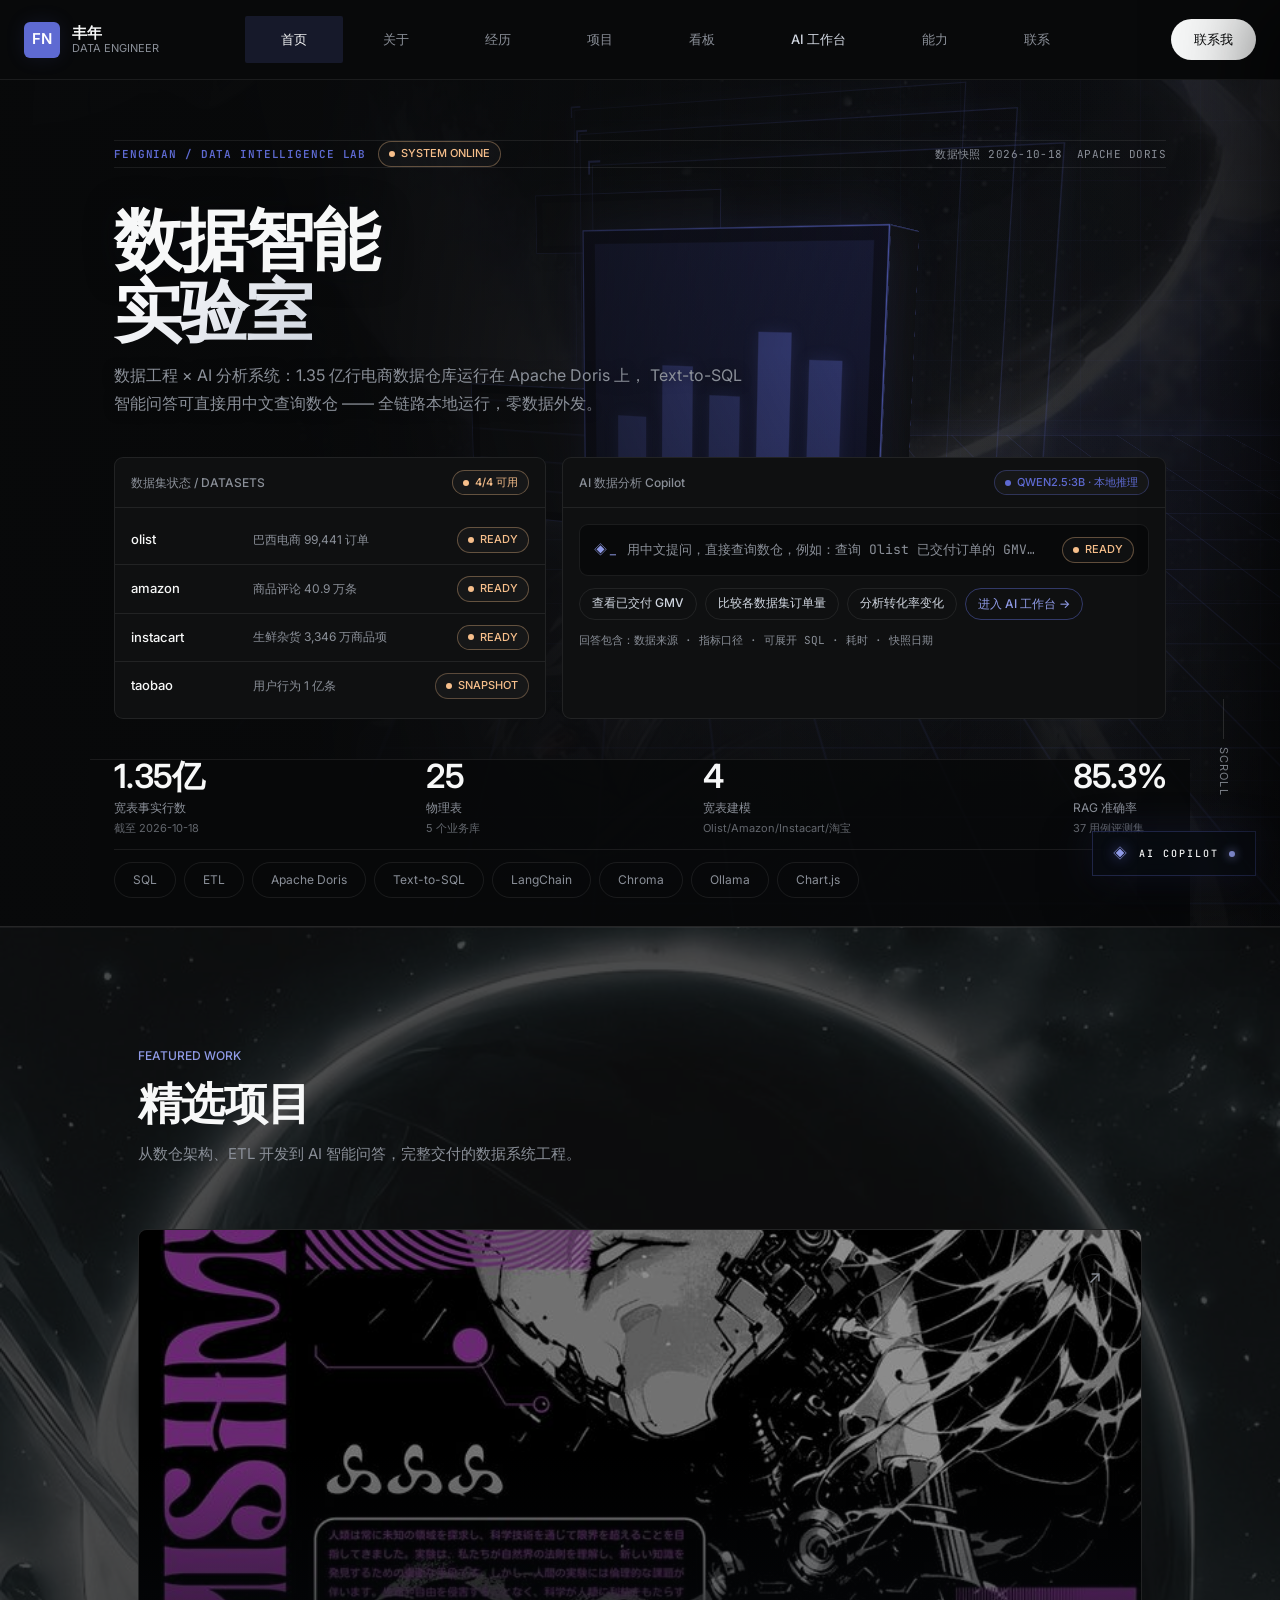
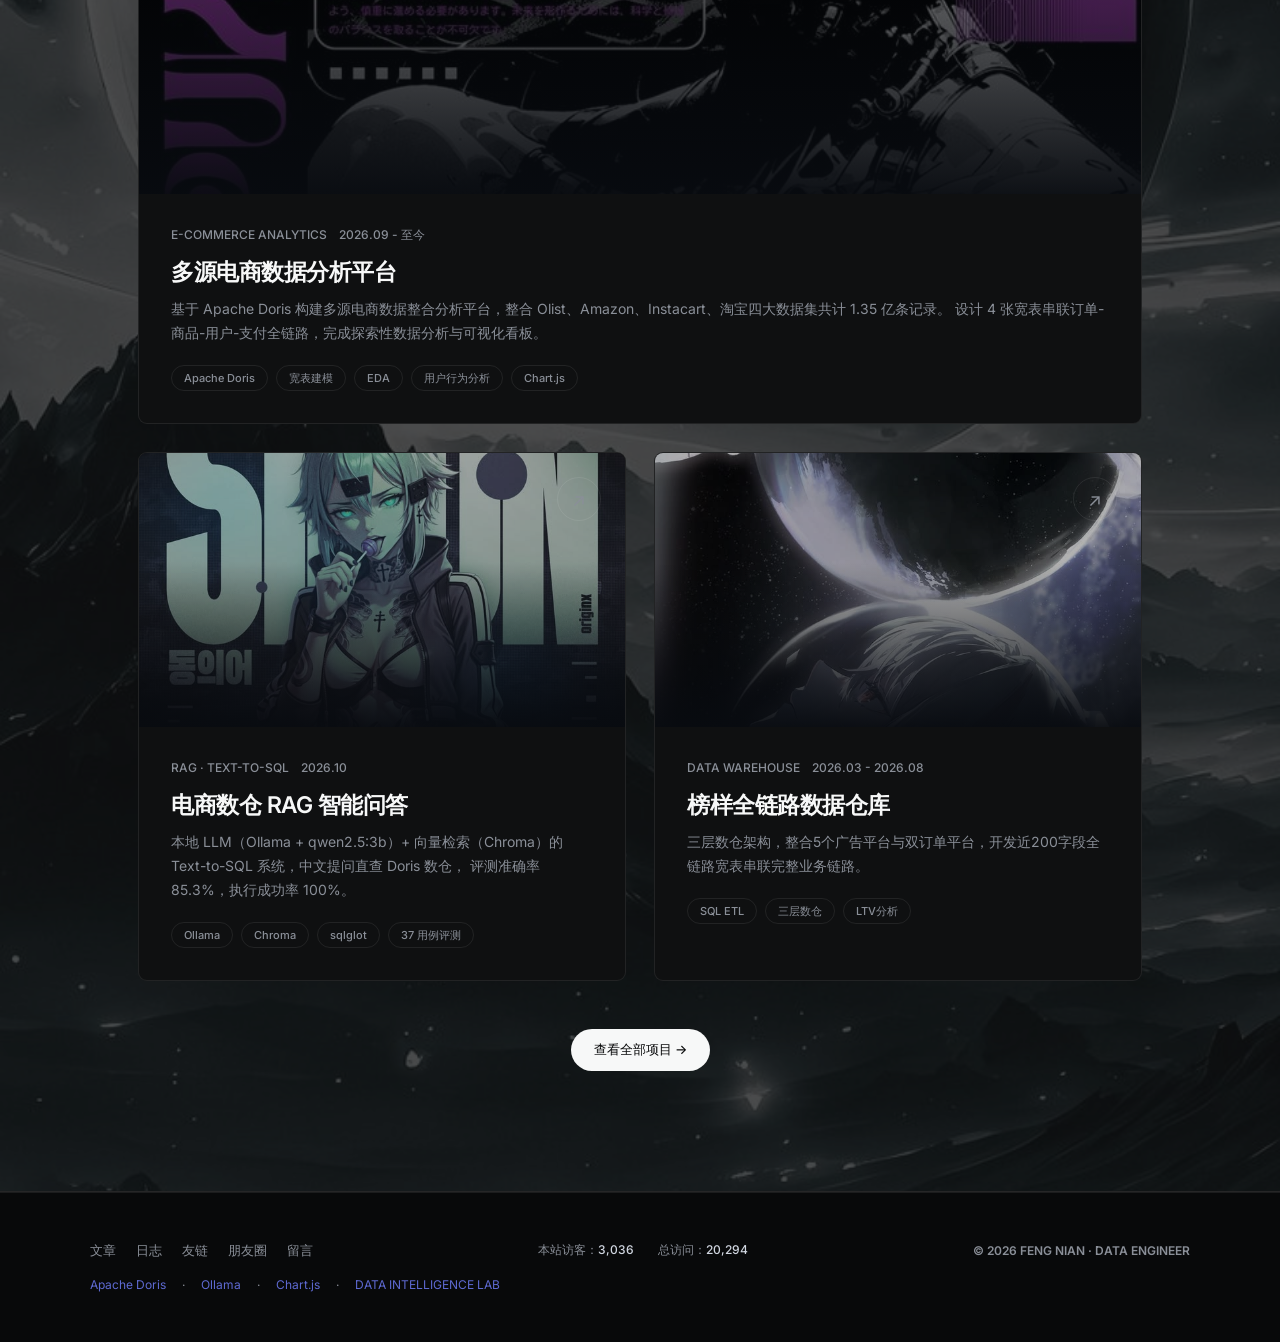
==== commit 04b432a4: "feat: 侧栏小组件回归+JS实测定位防遮挡，收编全站硬编码青色 - widgets 改回两侧悬浮栏，JS 实测容器边界摆放，空隙不足自动隐藏 - spec-linear-app.css 追加 st" ====
--- a/index.html
+++ b/index.html
@@ -9,8 +9,8 @@
 <link href="https://fonts.googleapis.com/css2?family=Space+Grotesk:wght@400;500;600;700&family=Inter:wght@400;500;600&family=JetBrains+Mono:wght@400;500&family=Noto+Sans+SC:wght@400;500;700&display=swap" rel="stylesheet">
 <link rel="stylesheet" href="style.css?v=20261027b">
 <link rel="stylesheet" href="hero-spatial.css?v=20261027">
-<link rel="stylesheet" href="spec-linear-app.css?v=20261027b">
-<link rel="stylesheet" href="widgets.css?v=20261027h">
+<link rel="stylesheet" href="spec-linear-app.css?v=20261027c">
+<link rel="stylesheet" href="widgets.css?v=20261027k">
 <script src="hero-spatial.js" defer></script>
 </head>
 <body class="has-hero">
@@ -462,6 +462,6 @@
 </script>
 
 <script src="ai-copilot.js?v=20261024b"></script>
-<script src="widgets.js?v=20261027f"></script>
+<script src="widgets.js?v=20261027k"></script>
 </body>
 </html>
--- a/spec-linear-app.css
+++ b/spec-linear-app.css
@@ -614,3 +614,38 @@
   border-color: var(--border-hover);
   box-shadow: none;
 }
+
+/* ---- 全站硬编码青色/旧色值收编（style.css 残留） ---- */
+/* 状态标签 */
+.status-tag.info { color: var(--accent); border-color: rgba(94, 106, 210, 0.35); }
+.status-tag.ok { color: var(--lime); border-color: rgba(247, 191, 139, 0.35); }
+
+/* hero 右侧卡片 */
+.hero-right {
+  background: var(--bg-card);
+  border: 1px solid var(--border);
+  box-shadow: none;
+  backdrop-filter: none;
+  -webkit-backdrop-filter: none;
+}
+
+/* about 页 CTA */
+.about-hero-cta { box-shadow: none; }
+.about-hero-cta:hover { box-shadow: none; }
+
+/* 选中高亮 */
+::selection { background: rgba(94, 106, 210, 0.3); }
+
+/* 网格线/背景装饰 */
+body::before { background-image: none; }
+
+/* 旧装饰元素 */
+.hero-spatial__block--core .hero-spatial__front,
+.hero-spatial__block--source .hero-spatial__front { border-color: var(--line-lit); }
+.hero-spatial__block--ai .hero-spatial__front { border-color: rgba(94, 106, 210, 0.42); }
+
+/* 红色残留转为紫色 */
+.aic-btn.primary { border-color: rgba(94, 106, 210, 0.5); background: rgba(94, 106, 210, 0.1); color: var(--accent-2); }
+.aic-btn.primary:hover { box-shadow: 0 0 24px rgba(94, 106, 210, 0.2); color: var(--text); }
+.aic-banner.err { border-color: rgba(235, 87, 87, 0.4); background: rgba(235, 87, 87, 0.08); color: #ff8f7d; }
+.aic-banner.warn { border-color: rgba(247, 191, 139, 0.4); background: rgba(247, 191, 139, 0.08); color: var(--lime); }
--- a/widgets.css
+++ b/widgets.css
@@ -1,32 +1,21 @@
 /* ============================================================
-   Side Widgets — 宽屏两侧日常小组件（linear 体系：细线 + 9px + 无表演）
-   仅 >=1500px 显示，窄屏隐藏
+   Side Widgets — 宽屏两侧日常小组件（linear 体系：细线 + 9px）
+   JS 实测容器位置后摆放，空隙不足自动隐藏，绝不遮挡正文
    ============================================================ */
 
 .side-rail {
   position: fixed;
   top: 76px;
   bottom: 24px;
-  /* 宽度自动吃满主容器两侧的空隙（1100px 容器 + 两侧各 24px 间距） */
-  width: calc((100vw - var(--max-w, 1100px)) / 2 - 48px);
-  min-width: 180px;
-  max-width: 240px;
+  width: 240px;
   z-index: 50;
   display: none;
   flex-direction: column;
   gap: 12px;
   overflow-y: auto;
-  scrollbar-width: none; /* 超高时允许滚动但隐藏滚动条 */
+  scrollbar-width: none;
 }
 .side-rail::-webkit-scrollbar { display: none; }
-.side-rail--left { left: 24px; }
-.side-rail--right { right: 24px; }
-
-@media (min-width: 1400px) {
-  .side-rail { display: flex; }
-  /* 侧栏显示时，主容器自动让位：内容收窄，绝不被卡片盖住 */
-  :root { --max-w: min(1100px, calc(100vw - 576px)); }
-}
 
 .widget {
   background: var(--bg-card, #0f1011);
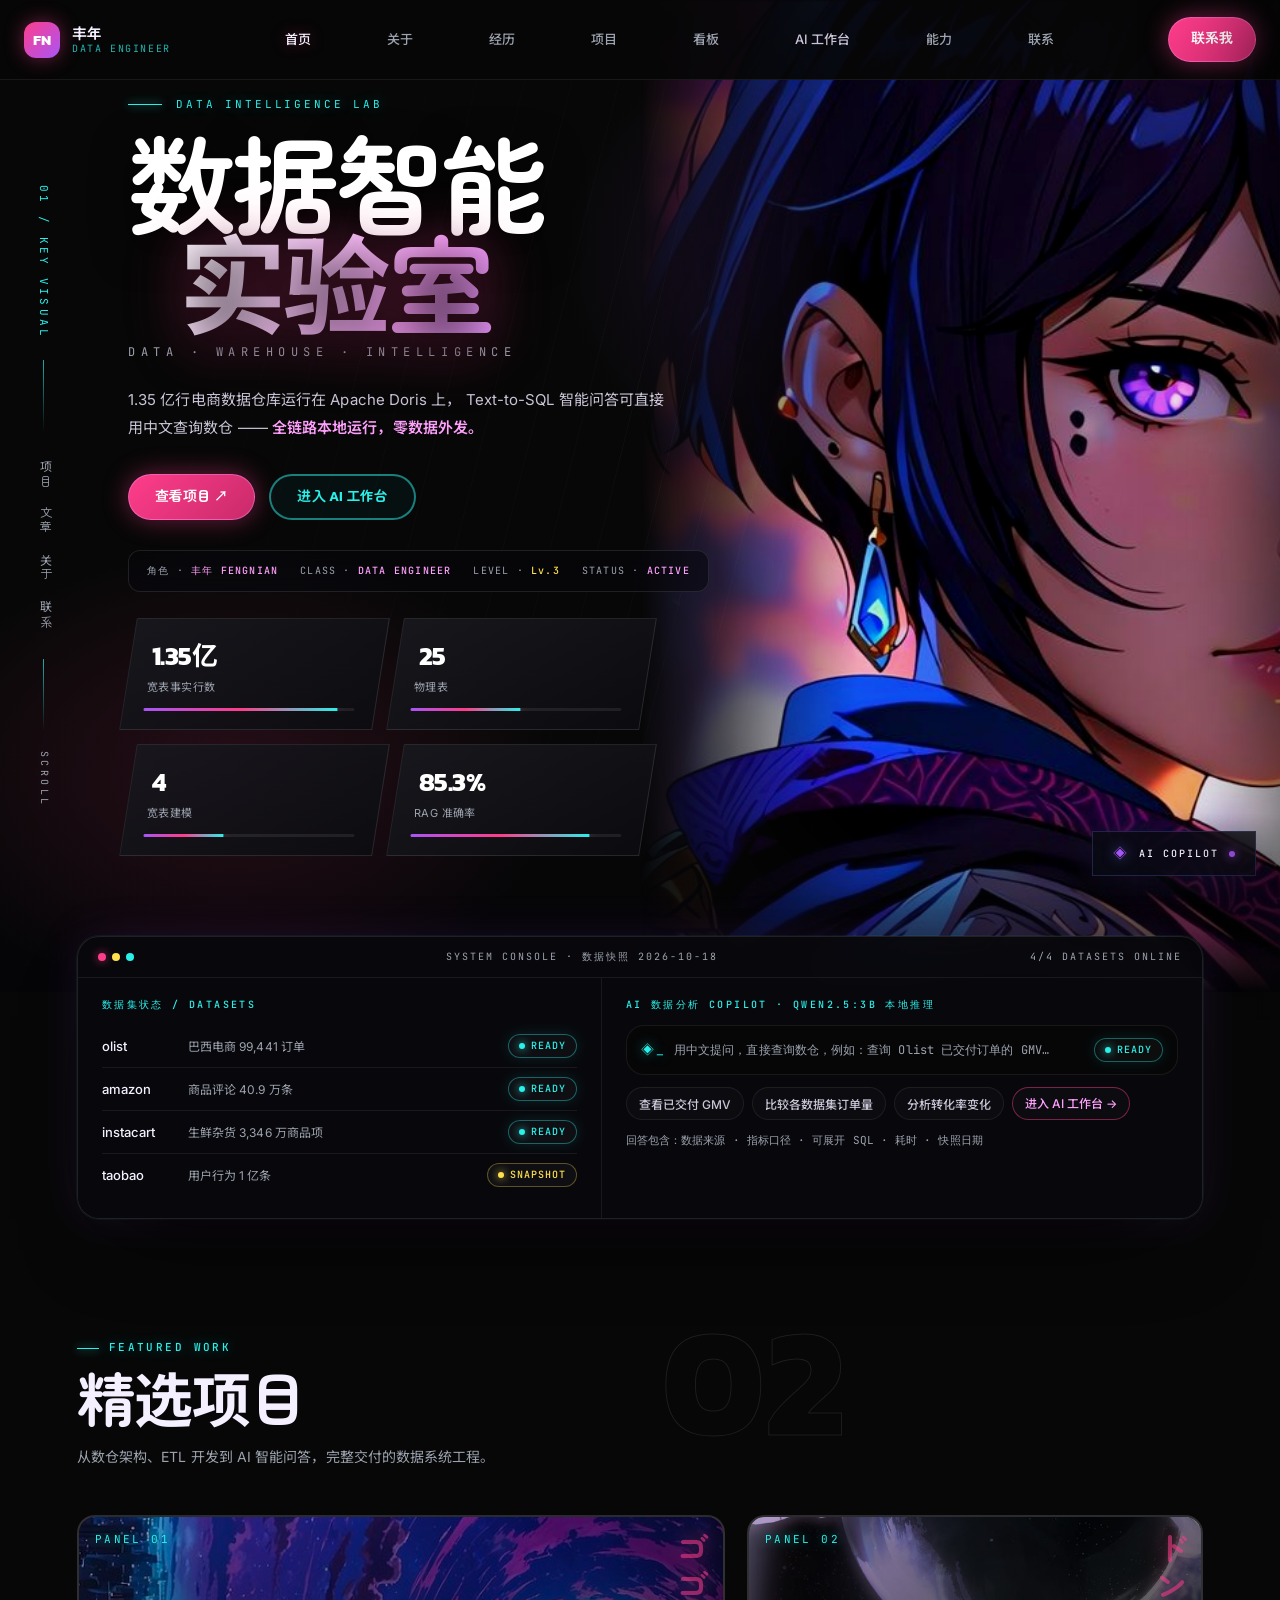
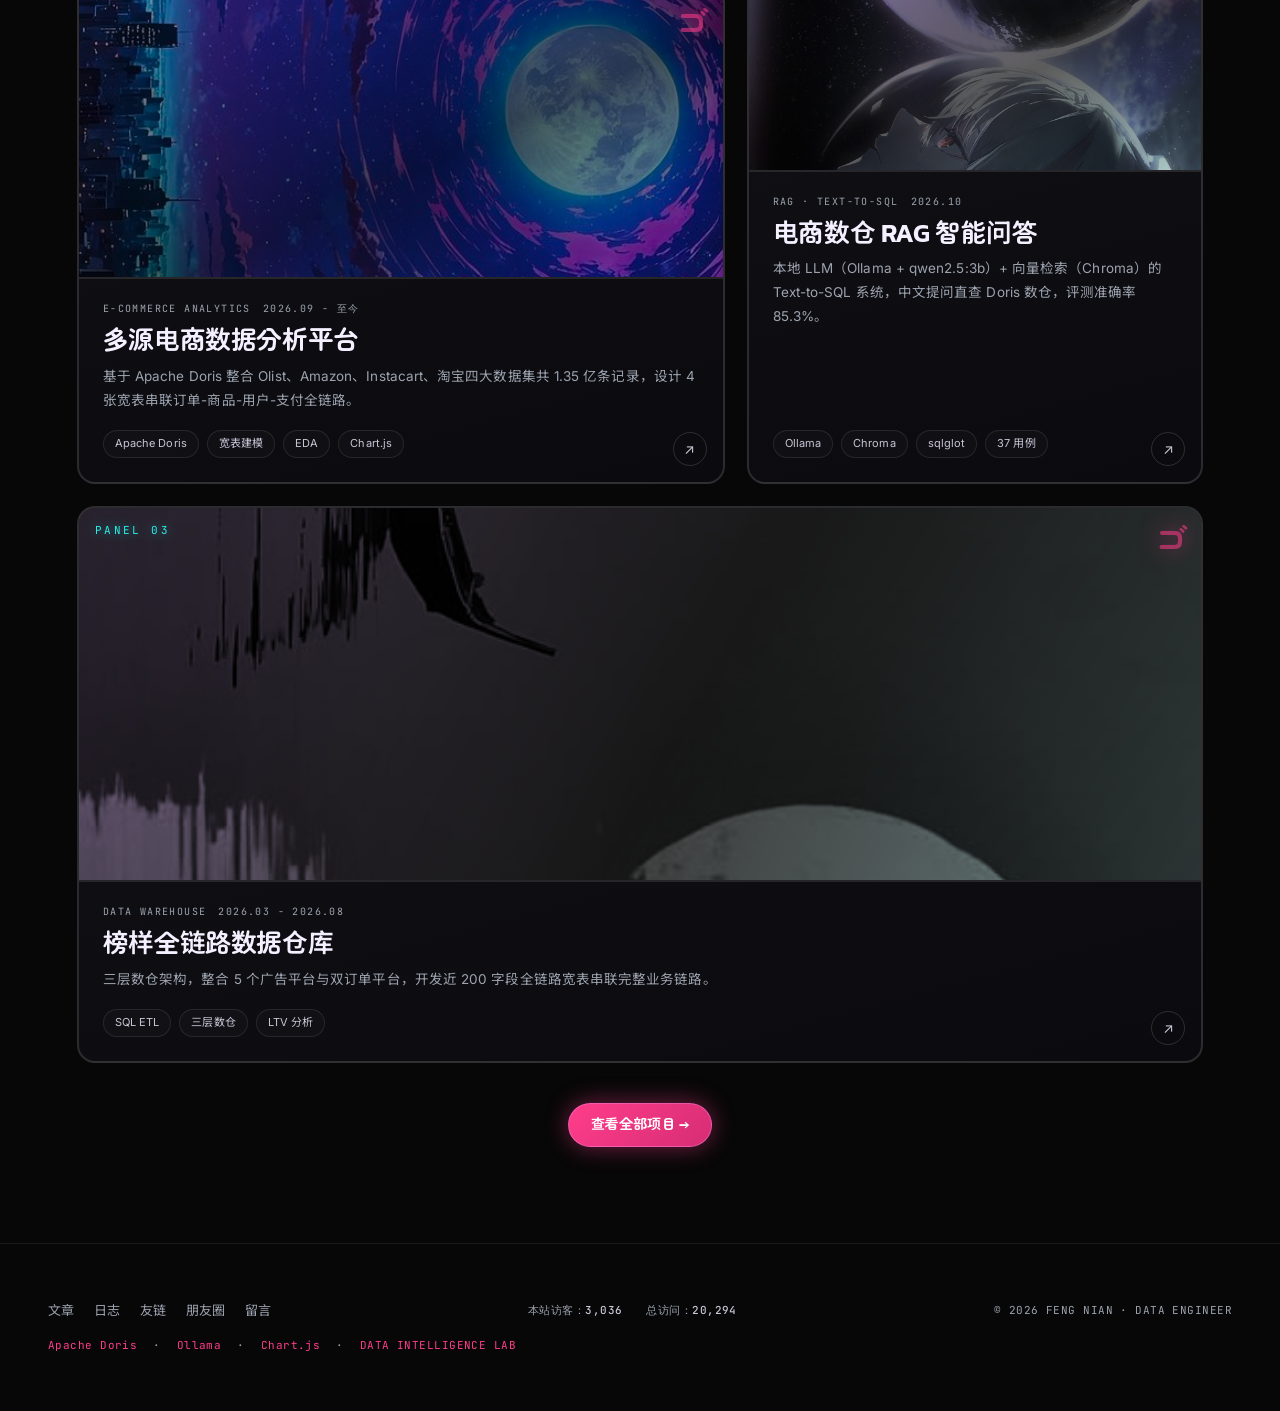
==== commit b967b8db: "feat: 首页立绘主角式重构，全站内页统一二次元骨架 - index.html 重写：刀少女立绘切出渐隐、竖排索引、斜切属性卡、HUD 状态条、漫画分格项目区 - 新增 home-anime.css" ====
--- a/index.html
+++ b/index.html
@@ -9,11 +9,12 @@
 <link href="https://fonts.googleapis.com/css2?family=Space+Grotesk:wght@400;500;600;700&family=Inter:wght@400;500;600&family=JetBrains+Mono:wght@400;500&family=Noto+Sans+SC:wght@400;500;700&display=swap" rel="stylesheet">
 <link rel="stylesheet" href="style.css?v=20261027b">
 <link rel="stylesheet" href="hero-spatial.css?v=20261027">
-<link rel="stylesheet" href="spec-linear-app.css?v=20261027c">
+<link rel="stylesheet" href="spec-neon-cyber.css?v=20261027b">
+<link rel="stylesheet" href="home-anime.css?v=20261027t">
 <link rel="stylesheet" href="widgets.css?v=20261027k">
 <script src="hero-spatial.js" defer></script>
 </head>
-<body class="has-hero">
+<body class="has-hero home-anime">
 
 <!-- ============ LOADER ============ -->
 <div class="loader" id="loader">
@@ -53,204 +54,202 @@
   </div>
 </nav>
 
-<!-- ============ HERO: SYSTEM CONSOLE ============ -->
-<section id="hero" class="hero">
-  <div class="hero-spatial" aria-hidden="true">
-    <div class="hero-spatial__floor"></div>
-    <div class="hero-spatial__rig">
-      <div class="hero-spatial__frame hero-spatial__frame--far"></div>
-      <div class="hero-spatial__frame hero-spatial__frame--mid"></div>
-      <div class="hero-spatial__frame hero-spatial__frame--near"></div>
-      <div class="hero-spatial__block hero-spatial__block--rear"><span class="hero-spatial__front"></span><span class="hero-spatial__side"></span><span class="hero-spatial__top"></span></div>
-      <div class="hero-spatial__block hero-spatial__block--source"><span class="hero-spatial__front"></span><span class="hero-spatial__side"></span><span class="hero-spatial__top"></span></div>
-      <div class="hero-spatial__block hero-spatial__block--core"><span class="hero-spatial__front"><i></i><i></i><i></i><i></i><i></i></span><span class="hero-spatial__side"></span><span class="hero-spatial__top"></span></div>
-      <div class="hero-spatial__block hero-spatial__block--ai"><span class="hero-spatial__front"></span><span class="hero-spatial__side"></span><span class="hero-spatial__top"></span></div>
-    </div>
-  </div>
-  <div class="hero-overlay"></div>
-
-  <div class="hero-content">
-    <div style="width:100%;">
-      <!-- System status bar -->
-      <div class="sys-bar" style="margin-bottom:36px;">
-        <div class="sys-left">
-          <span class="sys-brand">FENGNIAN / DATA INTELLIGENCE LAB</span>
-          <span class="status-tag ok">SYSTEM ONLINE</span>
-        </div>
-        <div class="sys-right">
-          <span>数据快照 2026-10-18</span>
-          <span>Apache Doris</span>
-        </div>
-      </div>
-
-      <h1 class="hero-title">
-        <span class="line">数据智能</span>
-        <span class="line"><span class="accent">实验室</span></span>
-      </h1>
-      <p class="hero-subtitle" style="margin-top:16px;">
-        数据工程 × AI 分析系统：1.35 亿行电商数据仓库运行在 Apache Doris 上，
-        Text-to-SQL 智能问答可直接用中文查询数仓 —— 全链路本地运行，零数据外发。
-      </p>
-
-      <!-- Console split panels -->
-      <div class="console-grid">
-        <!-- Dataset status -->
-        <div class="console-panel">
-          <div class="console-panel-head">
-            <span>数据集状态 / DATASETS</span>
-            <span class="status-tag ok">4/4 可用</span>
-          </div>
-          <div class="ds-list">
-            <div class="ds-row">
-              <span class="ds-name">olist</span>
-              <span class="ds-desc">巴西电商 99,441 订单</span>
-              <span class="status-tag ok">READY</span>
-            </div>
-            <div class="ds-row">
-              <span class="ds-name">amazon</span>
-              <span class="ds-desc">商品评论 40.9 万条</span>
-              <span class="status-tag ok">READY</span>
-            </div>
-            <div class="ds-row">
-              <span class="ds-name">instacart</span>
-              <span class="ds-desc">生鲜杂货 3,346 万商品项</span>
-              <span class="status-tag ok">READY</span>
-            </div>
-            <div class="ds-row">
-              <span class="ds-name">taobao</span>
-              <span class="ds-desc">用户行为 1 亿条</span>
-              <span class="status-tag warn">SNAPSHOT</span>
-            </div>
-          </div>
-        </div>
-
-        <!-- AI Copilot entry -->
-        <div class="console-panel">
-          <div class="console-panel-head">
-            <span>AI 数据分析 Copilot</span>
-            <span class="status-tag info">qwen2.5:3b · 本地推理</span>
-          </div>
-          <div class="ai-entry-body">
-            <div class="term-box" onclick="window.AICopilot && window.AICopilot.open('查询 Olist 已交付订单的 GMV')">
-              <span class="prompt">◈</span>
-              <span class="placeholder">用中文提问，直接查询数仓，例如：查询 Olist 已交付订单的 GMV…</span>
-              <span class="status-tag ok">READY</span>
-            </div>
-            <div class="ai-chips">
-              <button class="ai-chip" onclick="window.AICopilot && window.AICopilot.open('查看 Olist 已交付订单的 GMV')">查看已交付 GMV</button>
-              <button class="ai-chip" onclick="window.AICopilot && window.AICopilot.open('比较四个数据集的订单量')">比较各数据集订单量</button>
-              <button class="ai-chip" onclick="window.AICopilot && window.AICopilot.open('分析淘宝用户行为转化率变化')">分析转化率变化</button>
-              <a class="ai-chip" href="workspace.html" style="text-decoration:none;">进入 AI 工作台 →</a>
-            </div>
-            <p style="font-size:11px; color:var(--text-mute); font-family:var(--font-mono);">
-              回答包含：数据来源 · 指标口径 · 可展开 SQL · 耗时 · 快照日期
-            </p>
-          </div>
-        </div>
-      </div>
-    </div>
-  </div>
-
-  <div class="hero-bottom-bar">
-    <div class="hero-stats">
-      <div class="hero-stat"><div class="num">1.35亿</div><div class="label">宽表事实行数</div><div class="sub">截至 2026-10-18</div></div>
-      <div class="hero-stat"><div class="num">25</div><div class="label">物理表</div><div class="sub">5 个业务库</div></div>
-      <div class="hero-stat"><div class="num">4</div><div class="label">宽表建模</div><div class="sub">Olist/Amazon/Instacart/淘宝</div></div>
-      <div class="hero-stat"><div class="num">85.3%</div><div class="label">RAG 准确率</div><div class="sub">37 用例评测集</div></div>
-    </div>
-    <div class="hero-tech-strip">
-      <span>SQL</span><span>ETL</span><span>Apache Doris</span><span>Text-to-SQL</span><span>LangChain</span><span>Chroma</span><span>Ollama</span><span>Chart.js</span>
-    </div>
-  </div>
-
-  <div class="hero-scroll">
-    <div class="line"></div>
-    <div class="text">SCROLL</div>
+<!-- ============ HERO · 立绘主角式 ============ -->
+<section id="hero" class="anime-hero">
+
+  <div class="anime-hero__aura" aria-hidden="true"></div>
+  <div class="anime-hero__speed" aria-hidden="true"></div>
+  <div class="anime-hero__halftone" aria-hidden="true"></div>
+
+  <!-- 左侧竖排索引 -->
+  <div class="anime-rail" aria-hidden="true">
+    <span class="idx">01 / KEY VISUAL</span>
+    <span class="bar"></span>
+    <nav class="links">
+      <a href="projects.html">项目</a>
+      <a href="articles.html">文章</a>
+      <a href="about.html">关于</a>
+      <a href="contact.html">联系</a>
+    </nav>
+    <span class="bar"></span>
+    <span class="scroll">SCROLL</span>
+  </div>
+
+  <!-- 立绘 -->
+  <div class="anime-figure" aria-hidden="true">
+    <img src="images/hero-character-alt.jpg" alt="">
+  </div>
+
+  <!-- 文案 -->
+  <div class="anime-copy">
+    <div class="anime-kicker">DATA INTELLIGENCE LAB</div>
+
+    <h1 class="anime-title">
+      <span class="row">数据智能</span>
+      <span class="row row--2"><span class="neon">实验室</span></span>
+      <span class="roman">DATA · WAREHOUSE · INTELLIGENCE</span>
+    </h1>
+
+    <p class="anime-lead">
+      1.35 亿行电商数据仓库运行在 Apache Doris 上，
+      Text-to-SQL 智能问答可直接用中文查询数仓 ——
+      <b>全链路本地运行，零数据外发。</b>
+    </p>
+
+    <div class="anime-cta">
+      <a href="projects.html" class="solid">查看项目 &#8599;</a>
+      <a href="workspace.html" class="ghost">进入 AI 工作台</a>
+    </div>
+
+    <!-- 角色状态条 -->
+    <div class="anime-hud">
+      <span>角色 · <b>丰年 FENGNIAN</b></span>
+      <span>CLASS · <b>DATA ENGINEER</b></span>
+      <span>LEVEL · <b class="lv">Lv.3</b></span>
+      <span>STATUS · <b>ACTIVE</b></span>
+    </div>
+
+    <!-- 属性卡 -->
+    <div class="anime-attrs">
+      <div class="attr"><b>1.35亿</b><span>宽表事实行数</span><i style="--v:92%"></i></div>
+      <div class="attr"><b>25</b><span>物理表</span><i style="--v:52%"></i></div>
+      <div class="attr"><b>4</b><span>宽表建模</span><i style="--v:38%"></i></div>
+      <div class="attr"><b>85.3%</b><span>RAG 准确率</span><i style="--v:85%"></i></div>
+    </div>
   </div>
 </section>
 
-<!-- ============ FEATURED PROJECTS ============ -->
-<section id="featured-projects" class="section projects" style="padding: 120px 0;">
-  <div class="projects-bg-img"></div>
-  <div class="container">
-    <div class="section-header fade-up">
-      <span class="section-tag">FEATURED WORK</span>
-      <h2 class="section-title">精选项目</h2>
-      <p class="section-desc">从数仓架构、ETL 开发到 AI 智能问答，完整交付的数据系统工程。</p>
-    </div>
-    <div class="projects-grid">
-      <div class="project-card large fade-up">
-        <a href="ecommerce-dashboard.html">
-          <div class="project-arrow">&#8599;</div>
-          <div class="project-img">
-            <img src="images/anime-mecha.jpg" alt="多源电商数据分析平台" loading="lazy">
-          </div>
-          <div class="project-body">
-            <div class="project-meta">
-              <span class="project-category">E-COMMERCE ANALYTICS</span>
-              <span class="project-year">2026.09 - 至今</span>
-            </div>
-            <h3 class="project-title">多源电商数据分析平台</h3>
-            <p class="project-desc">
-              基于 Apache Doris 构建多源电商数据整合分析平台，整合 Olist、Amazon、Instacart、淘宝四大数据集共计 1.35 亿条记录。
-              设计 4 张宽表串联订单-商品-用户-支付全链路，完成探索性数据分析与可视化看板。
-            </p>
-            <div class="project-tags">
-              <span>Apache Doris</span><span>宽表建模</span><span>EDA</span>
-              <span>用户行为分析</span><span>Chart.js</span>
-            </div>
-          </div>
-        </a>
-      </div>
-      <div class="project-card fade-up">
-        <a href="rag-benchmark.html">
-          <div class="project-arrow">&#8599;</div>
-          <div class="project-img">
-            <img src="images/anime-sinon.jpg" alt="RAG 智能问答系统" loading="lazy">
-          </div>
-          <div class="project-body">
-            <div class="project-meta">
-              <span class="project-category">RAG · TEXT-TO-SQL</span>
-              <span class="project-year">2026.10</span>
-            </div>
-            <h3 class="project-title">电商数仓 RAG 智能问答</h3>
-            <p class="project-desc">
-              本地 LLM（Ollama + qwen2.5:3b）+ 向量检索（Chroma）的 Text-to-SQL 系统，中文提问直查 Doris 数仓，
-              评测准确率 85.3%，执行成功率 100%。
-            </p>
-            <div class="project-tags">
-              <span>Ollama</span><span>Chroma</span><span>sqlglot</span><span>37 用例评测</span>
-            </div>
-          </div>
-        </a>
-      </div>
-      <div class="project-card fade-up">
-        <a href="projects.html">
-          <div class="project-arrow">&#8599;</div>
-          <div class="project-img">
-            <img src="images/anime-astronaut.jpg" alt="榜样全链路数据仓库" loading="lazy">
-          </div>
-          <div class="project-body">
-            <div class="project-meta">
-              <span class="project-category">DATA WAREHOUSE</span>
-              <span class="project-year">2026.03 - 2026.08</span>
-            </div>
-            <h3 class="project-title">榜样全链路数据仓库</h3>
-            <p class="project-desc">
-              三层数仓架构，整合5个广告平台与双订单平台，开发近200字段全链路宽表串联完整业务链路。
-            </p>
-            <div class="project-tags">
-              <span>SQL ETL</span><span>三层数仓</span><span>LTV分析</span>
-            </div>
-          </div>
-        </a>
-      </div>
-    </div>
-    <div style="text-align:center; margin-top: 48px;">
-      <a href="projects.html" class="nav-cta" style="display:inline-flex; align-items:center; gap:8px;">
-        查看全部项目 &#8594;
-      </a>
-    </div>
+<!-- ============ HUD 控制台 ============ -->
+<div class="hud-wrap">
+  <div class="hud-window">
+    <div class="hud-bar">
+      <span class="dots"><span></span><span></span><span></span></span>
+      <span>SYSTEM CONSOLE · 数据快照 2026-10-18</span>
+      <span>4/4 DATASETS ONLINE</span>
+    </div>
+    <div class="hud-body">
+      <div class="hud-col">
+        <h3>数据集状态 / DATASETS</h3>
+        <div class="ds-row">
+          <span class="ds-name">olist</span>
+          <span class="ds-desc">巴西电商 99,441 订单</span>
+          <span class="status-tag ok">READY</span>
+        </div>
+        <div class="ds-row">
+          <span class="ds-name">amazon</span>
+          <span class="ds-desc">商品评论 40.9 万条</span>
+          <span class="status-tag ok">READY</span>
+        </div>
+        <div class="ds-row">
+          <span class="ds-name">instacart</span>
+          <span class="ds-desc">生鲜杂货 3,346 万商品项</span>
+          <span class="status-tag ok">READY</span>
+        </div>
+        <div class="ds-row">
+          <span class="ds-name">taobao</span>
+          <span class="ds-desc">用户行为 1 亿条</span>
+          <span class="status-tag warn">SNAPSHOT</span>
+        </div>
+      </div>
+      <div class="hud-col">
+        <h3>AI 数据分析 Copilot · qwen2.5:3b 本地推理</h3>
+        <div class="term-box" onclick="window.AICopilot && window.AICopilot.open('查询 Olist 已交付订单的 GMV')">
+          <span class="prompt">◈</span>
+          <span class="placeholder">用中文提问，直接查询数仓，例如：查询 Olist 已交付订单的 GMV…</span>
+          <span class="status-tag ok">READY</span>
+        </div>
+        <div class="ai-chips">
+          <button class="ai-chip" onclick="window.AICopilot && window.AICopilot.open('查看 Olist 已交付订单的 GMV')">查看已交付 GMV</button>
+          <button class="ai-chip" onclick="window.AICopilot && window.AICopilot.open('比较四个数据集的订单量')">比较各数据集订单量</button>
+          <button class="ai-chip" onclick="window.AICopilot && window.AICopilot.open('分析淘宝用户行为转化率变化')">分析转化率变化</button>
+          <a class="ai-chip" href="workspace.html" style="text-decoration:none;">进入 AI 工作台 →</a>
+        </div>
+        <p style="font-size:11px; color:var(--text-mute); font-family:var(--font-mono); margin:12px 0 0;">
+          回答包含：数据来源 · 指标口径 · 可展开 SQL · 耗时 · 快照日期
+        </p>
+      </div>
+    </div>
+  </div>
+</div>
+
+<!-- ============ FEATURED PROJECTS · 漫画分格 ============ -->
+<section id="featured-projects" class="manga-section">
+  <div class="manga-head">
+    <span class="ghost-num">02</span>
+    <span class="section-tag">FEATURED WORK</span>
+    <h2>精选项目</h2>
+    <p>从数仓架构、ETL 开发到 AI 智能问答，完整交付的数据系统工程。</p>
+  </div>
+
+  <div class="manga-grid">
+    <article class="panel">
+      <a class="panel-link" href="ecommerce-dashboard.html" aria-label="多源电商数据分析平台"></a>
+      <span class="panel-num">PANEL 01</span>
+      <span class="panel-sfx">ゴゴゴ</span>
+      <div class="panel-media">
+        <img src="images/proj-ecom.jpg" alt="多源电商数据分析平台" loading="lazy">
+      </div>
+      <div class="panel-body">
+        <div class="panel-meta">
+          <span>E-COMMERCE ANALYTICS</span>
+          <span>2026.09 - 至今</span>
+        </div>
+        <h3>多源电商数据分析平台</h3>
+        <p>基于 Apache Doris 整合 Olist、Amazon、Instacart、淘宝四大数据集共 1.35 亿条记录，设计 4 张宽表串联订单-商品-用户-支付全链路。</p>
+        <div class="panel-tags">
+          <span>Apache Doris</span><span>宽表建模</span><span>EDA</span><span>Chart.js</span>
+        </div>
+      </div>
+      <span class="panel-arrow">&#8599;</span>
+    </article>
+
+    <article class="panel">
+      <a class="panel-link" href="rag-benchmark.html" aria-label="电商数仓 RAG 智能问答"></a>
+      <span class="panel-num">PANEL 02</span>
+      <span class="panel-sfx">ドン</span>
+      <div class="panel-media">
+        <img src="images/proj-rag.jpg" alt="RAG 智能问答系统" loading="lazy">
+      </div>
+      <div class="panel-body">
+        <div class="panel-meta">
+          <span>RAG · TEXT-TO-SQL</span>
+          <span>2026.10</span>
+        </div>
+        <h3>电商数仓 RAG 智能问答</h3>
+        <p>本地 LLM（Ollama + qwen2.5:3b）+ 向量检索（Chroma）的 Text-to-SQL 系统，中文提问直查 Doris 数仓，评测准确率 85.3%。</p>
+        <div class="panel-tags">
+          <span>Ollama</span><span>Chroma</span><span>sqlglot</span><span>37 用例</span>
+        </div>
+      </div>
+      <span class="panel-arrow">&#8599;</span>
+    </article>
+
+    <article class="panel">
+      <a class="panel-link" href="projects.html" aria-label="榜样全链路数据仓库"></a>
+      <span class="panel-num">PANEL 03</span>
+      <span class="panel-sfx">ゴ</span>
+      <div class="panel-media">
+        <img src="images/proj-warehouse.jpg" alt="榜样全链路数据仓库" loading="lazy">
+      </div>
+      <div class="panel-body">
+        <div class="panel-meta">
+          <span>DATA WAREHOUSE</span>
+          <span>2026.03 - 2026.08</span>
+        </div>
+        <h3>榜样全链路数据仓库</h3>
+        <p>三层数仓架构，整合 5 个广告平台与双订单平台，开发近 200 字段全链路宽表串联完整业务链路。</p>
+        <div class="panel-tags">
+          <span>SQL ETL</span><span>三层数仓</span><span>LTV 分析</span>
+        </div>
+      </div>
+      <span class="panel-arrow">&#8599;</span>
+    </article>
+  </div>
+
+  <div class="manga-more">
+    <a href="projects.html" class="nav-cta" style="display:inline-flex; align-items:center; gap:8px;">
+      查看全部项目 &#8594;
+    </a>
   </div>
 </section>
 
@@ -311,121 +310,6 @@
   }, 500);
 });
 
-// ============ HERO CANVAS PARTICLE NETWORK (cyan) ============
-(function() {
-  const canvas = document.getElementById('hero-canvas');
-  if (!canvas) return;
-  const ctx = canvas.getContext('2d');
-  let particles = [];
-  let mouse = { x: null, y: null, radius: 150 };
-  let rafId = null;
-  let isVisible = true;
-
-  function resize() {
-    canvas.width = window.innerWidth;
-    canvas.height = window.innerHeight;
-  }
-  resize();
-
-  var resizeTimer;
-  window.addEventListener('resize', function() {
-    clearTimeout(resizeTimer);
-    resizeTimer = setTimeout(function() {
-      resize();
-      init();
-    }, 200);
-  });
-
-  var mouseTimer;
-  window.addEventListener('mousemove', function(e) {
-    if (mouseTimer) return;
-    mouseTimer = requestAnimationFrame(function() {
-      const rect = canvas.getBoundingClientRect();
-      mouse.x = e.clientX - rect.left;
-      mouse.y = e.clientY - rect.top;
-      mouseTimer = null;
-    });
-  });
-
-  class Particle {
-    constructor() {
-      this.x = Math.random() * canvas.width;
-      this.y = Math.random() * canvas.height;
-      this.vx = (Math.random() - 0.5) * 0.3;
-      this.vy = (Math.random() - 0.5) * 0.3;
-      this.size = Math.random() * 1.5 + 0.5;
-    }
-    update() {
-      this.x += this.vx;
-      this.y += this.vy;
-      if (this.x < 0 || this.x > canvas.width) this.vx *= -1;
-      if (this.y < 0 || this.y > canvas.height) this.vy *= -1;
-      if (mouse.x) {
-        let dx = mouse.x - this.x;
-        let dy = mouse.y - this.y;
-        let dist = Math.sqrt(dx * dx + dy * dy);
-        if (dist < mouse.radius) {
-          let force = (mouse.radius - dist) / mouse.radius;
-          this.x -= dx * force * 0.02;
-          this.y -= dy * force * 0.02;
-        }
-      }
-    }
-    draw() {
-      ctx.fillStyle = 'rgba(41, 211, 255, 0.45)';
-      ctx.beginPath();
-      ctx.arc(this.x, this.y, this.size, 0, Math.PI * 2);
-      ctx.fill();
-    }
-  }
-
-  function init() {
-    particles = [];
-    let count = Math.min(60, Math.floor(canvas.width * canvas.height / 18000));
-    for (let i = 0; i < count; i++) particles.push(new Particle());
-  }
-  init();
-
-  function connect() {
-    var len = particles.length;
-    for (var a = 0; a < len; a++) {
-      for (var b = a + 1; b < len; b++) {
-        var dx = particles[a].x - particles[b].x;
-        var dy = particles[a].y - particles[b].y;
-        var distSq = dx * dx + dy * dy;
-        if (distSq < 16900) {
-          var dist = Math.sqrt(distSq);
-          var op = (1 - dist / 130) * 0.15;
-          ctx.strokeStyle = 'rgba(41, 211, 255, ' + op + ')';
-          ctx.lineWidth = 0.5;
-          ctx.beginPath();
-          ctx.moveTo(particles[a].x, particles[a].y);
-          ctx.lineTo(particles[b].x, particles[b].y);
-          ctx.stroke();
-        }
-      }
-    }
-  }
-
-  function animate() {
-    if (!isVisible) { rafId = null; return; }
-    ctx.clearRect(0, 0, canvas.width, canvas.height);
-    for (var i = 0; i < particles.length; i++) {
-      particles[i].update();
-      particles[i].draw();
-    }
-    connect();
-    rafId = requestAnimationFrame(animate);
-  }
-  animate();
-
-  var heroObserver = new IntersectionObserver(function(entries) {
-    isVisible = entries[0].isIntersecting;
-    if (isVisible && !rafId) animate();
-  }, { threshold: 0.05 });
-  heroObserver.observe(document.getElementById('hero'));
-})();
-
 // ============ SCROLL FADE-UP ============
 const observer = new IntersectionObserver(function(entries) {
   entries.forEach(function(entry) {
@@ -457,8 +341,6 @@
     scrollTicking = false;
   });
 });
-
-// ============ 配色锁定：跟随设计规范 new-chat-6be，不提供主题切换 ============
 </script>
 
 <script src="ai-copilot.js?v=20261024b"></script>
--- a/spec-neon-cyber.css
+++ b/spec-neon-cyber.css
@@ -0,0 +1,817 @@
+/* ============================================================
+   Design Spec Injection — neon-cyber（路线 B）
+   来源：E:\UI知识库\design-specs\design-spec-bong-portfolio.md
+        + design-spec-blog-8765777-xyz.md（霓虹发光手法）
+   风格：近黑四档灰阶 · 紫粉青三色霓虹 · 超大圆角 · 圆体展示字 · 发光交互
+   约束：本文件优先级高于 style.css / spec-linear-app.css，只替换视觉层，不动结构。
+   ============================================================ */
+
+@import url('https://fonts.googleapis.com/css2?family=Kanit:wght@300;400;500;600;700&family=Inter:wght@300;400;500;600;700&family=Zen+Maru+Gothic:wght@400;500;700&family=JetBrains+Mono:wght@400;500&display=swap');
+
+:root {
+  /* ---- L1 令牌（赛博霓虹） ---- */
+  --bg: #070707;
+  --bg-card: #0f0f14;
+  --bg-elevated: #141414;
+  --bg-active: #1a1a20;
+  --border: rgba(255, 255, 255, 0.07);
+  --border-hover: rgba(42, 240, 234, 0.42);
+  --text: #f5f0ff;
+  --text-dim: #c9c4d6;
+  --text-mute: #9ca3af;
+
+  --neon-pink: #ff3d8b;
+  --neon-pink-soft: #ff9ffc;
+  --neon-cyan: #2af0ea;
+  --neon-purple: #a855f7;
+  --neon-violet: #c084fc;
+  --neon-yellow: #ffe14d;
+
+  --accent: #ff3d8b;
+  --accent-2: #a855f7;
+  --accent-dim: rgba(255, 61, 139, 0.12);
+  --accent-glow: rgba(255, 61, 139, 0.38);
+  --accent-soft: #ff9ffc;
+  --lime: #2af0ea;
+  --amber: #ffe14d;
+  --danger: #ff5a63;
+  --shadow: rgba(0, 0, 0, 0.55);
+  --grid-line: rgba(168, 85, 247, 0.05);
+  --max-w: 1200px;
+
+  --font-display: 'Kanit', 'Zen Maru Gothic', 'Noto Sans SC', 'PingFang SC', 'Microsoft YaHei', sans-serif;
+  --font-body: 'Inter', 'PingFang SC', 'Microsoft YaHei', 'Noto Sans SC', sans-serif;
+  --font-mono: 'JetBrains Mono', 'SF Mono', ui-monospace, Consolas, monospace;
+
+  --line-hair: rgba(255, 255, 255, 0.07);
+  --line-lit: rgba(255, 255, 255, 0.16);
+  --shadow-deep: 0 18px 60px -20px rgba(0, 0, 0, 0.85);
+  --radius-spec: 24px;
+  --radius-lg: 34px;
+  --radius-pill: 9999px;
+
+  --ease-fluid: cubic-bezier(.33, 1, .68, 1);
+  --glow-pink: 0 0 24px rgba(255, 61, 139, 0.45);
+  --glow-cyan: 0 0 32px rgba(42, 240, 234, 0.22);
+}
+
+/* 全局裁掉画布外的装饰层与离屏面板造成的横向溢出（不产生滚动容器，不影响 sticky） */
+html { overflow-x: clip; }
+
+/* ---- L3 底片：近黑 + 极淡霓虹雾 ---- */
+body {
+  overflow-x: clip;
+  background:
+    radial-gradient(70% 50% at 12% -8%, rgba(168, 85, 247, 0.10), transparent 60%),
+    radial-gradient(60% 45% at 88% 6%, rgba(42, 240, 234, 0.07), transparent 62%),
+    var(--bg);
+  color: var(--text);
+  font-family: var(--font-body);
+  font-size: 16px;
+  line-height: 1.6;
+  -webkit-font-smoothing: antialiased;
+  letter-spacing: 0.005em;
+}
+
+/* ---- L2 排版：Kanit + 圆体，大字号要紧 ---- */
+h1, h2, h3, h4, h5,
+.hero-title, .section-title, .project-title, .article-title,
+.about-hero-title, .contact-title, .skill-card h4, .timeline-title,
+.about-card-title, .friend-name, .moment-name {
+  font-family: var(--font-display);
+  letter-spacing: -0.015em;
+  line-height: 1.08;
+  font-weight: 600;
+  color: var(--text);
+}
+
+.section-title {
+  font-size: clamp(34px, 4.4vw, 54px);
+  font-weight: 700;
+  letter-spacing: -0.02em;
+}
+
+.section-tag {
+  font-family: var(--font-mono);
+  font-size: 11px;
+  font-weight: 500;
+  letter-spacing: 0.22em;
+  text-transform: uppercase;
+  color: var(--neon-cyan);
+  text-shadow: 0 0 14px rgba(42, 240, 234, 0.45);
+}
+.section-tag::before {
+  content: '';
+  display: inline-block;
+  width: 22px;
+  height: 1px;
+  margin-right: 10px;
+  vertical-align: middle;
+  background: currentColor;
+  box-shadow: 0 0 10px currentColor;
+}
+
+.section-desc { color: var(--text-mute); max-width: 660px; font-size: 15px; line-height: 1.75; }
+
+/* 区块交界：霓虹细线 */
+.section { position: relative; }
+.section::before {
+  content: '';
+  position: absolute;
+  top: 0; left: 0; right: 0;
+  height: 1px;
+  background: linear-gradient(90deg, transparent, rgba(168, 85, 247, 0.45), rgba(42, 240, 234, 0.35), transparent);
+  pointer-events: none;
+}
+
+/* ---- LOADER ---- */
+.loader { background: var(--bg); }
+.loader::before { content: none; }
+.loader-logo {
+  font-family: var(--font-display);
+  font-size: clamp(30px, 4.4vw, 46px);
+  font-weight: 700;
+  letter-spacing: 0.02em;
+  background: linear-gradient(120deg, var(--neon-pink), var(--neon-purple), var(--neon-cyan));
+  background-size: 200% 100%;
+  -webkit-background-clip: text;
+  background-clip: text;
+  -webkit-text-fill-color: transparent;
+  color: transparent;
+  animation: neon-shift 4s linear infinite;
+}
+.loader-bar { background: rgba(255, 255, 255, 0.07); }
+.loader-bar::after {
+  background: linear-gradient(90deg, var(--neon-purple), var(--neon-pink));
+  box-shadow: 0 0 18px rgba(255, 61, 139, 0.6);
+}
+
+/* ---- NAV ---- */
+.navbar {
+  background: rgba(7, 7, 7, 0.92);
+  backdrop-filter: blur(14px);
+  -webkit-backdrop-filter: blur(14px);
+  border-bottom: 1px solid var(--line-hair);
+}
+.navbar::after { display: none; }
+body.has-hero .navbar:not(.scrolled) {
+  background: rgba(7, 7, 7, 0.92);
+  border-bottom-color: var(--line-hair);
+}
+.navbar.scrolled {
+  top: 0; left: 0; right: 0;
+  height: 64px;
+  border-radius: 0;
+  background: rgba(7, 7, 7, 0.95);
+  backdrop-filter: blur(16px);
+  -webkit-backdrop-filter: blur(16px);
+  border: none;
+  border-bottom: 1px solid var(--line-hair);
+  box-shadow: 0 8px 32px -20px rgba(0, 0, 0, 0.9);
+}
+.navbar.scrolled .nav-inner { border: none; padding: 0 24px; }
+
+.nav-inner { max-width: none; padding: 0 24px; }
+
+.nav-logo-mark {
+  border: none;
+  background: linear-gradient(135deg, var(--neon-pink), var(--neon-purple));
+  color: #fff;
+  font-family: var(--font-display);
+  font-weight: 700;
+  letter-spacing: 0;
+  border-radius: 12px;
+  box-shadow: 0 0 20px rgba(255, 61, 139, 0.42);
+}
+.nav-logo-text .name {
+  font-family: var(--font-display);
+  letter-spacing: 0;
+  font-weight: 600;
+}
+.nav-logo-text .role {
+  font-family: var(--font-mono);
+  font-size: 10px;
+  letter-spacing: 0.16em;
+  color: var(--neon-cyan);
+  opacity: 0.75;
+}
+
+.nav-links a {
+  font-family: var(--font-body);
+  font-size: 13px;
+  letter-spacing: 0;
+  text-transform: none;
+  color: var(--text-mute);
+  position: relative;
+  transition: color .22s var(--ease-fluid), text-shadow .22s var(--ease-fluid);
+}
+.nav-links a:hover { color: var(--text); text-shadow: 0 0 16px rgba(255, 61, 139, 0.55); }
+.nav-links a.active {
+  color: var(--text);
+  background: transparent;
+  text-shadow: 0 0 16px rgba(255, 61, 139, 0.4);
+}
+.nav-links a.active::after {
+  background: linear-gradient(90deg, var(--neon-pink), var(--neon-purple));
+  height: 2px;
+  box-shadow: 0 0 12px rgba(255, 61, 139, 0.7);
+}
+.nav-links a[href="workspace.html"] { color: var(--text-dim); }
+.nav-links a[href="workspace.html"]::before { content: none; }
+
+/* CTA：粉底胶囊 + 光晕 */
+.nav-cta, .contact-cta, .btn-primary, .gb-btn, .about-hero-cta {
+  background: linear-gradient(135deg, var(--neon-pink), #d62d74);
+  border: 1px solid rgba(255, 159, 252, 0.35);
+  border-radius: var(--radius-pill);
+  color: #fff;
+  font-family: var(--font-display);
+  font-size: 14px;
+  font-weight: 600;
+  letter-spacing: 0.01em;
+  text-transform: none;
+  box-shadow: var(--glow-pink);
+  transition: box-shadow .25s var(--ease-fluid), transform .25s var(--ease-fluid), filter .25s var(--ease-fluid);
+}
+.nav-cta:hover, .contact-cta:hover, .btn-primary:hover, .gb-btn:hover, .about-hero-cta:hover {
+  filter: brightness(1.12);
+  color: #fff;
+  border-color: rgba(255, 159, 252, 0.6);
+  box-shadow: 0 0 36px rgba(255, 61, 139, 0.65);
+  transform: translateY(-2px);
+}
+.nav-cta .dot { display: none; }
+
+.btn-ghost, .gb-btn.ghost {
+  background: transparent;
+  border: 2px solid rgba(42, 240, 234, 0.55);
+  border-radius: var(--radius-pill);
+  color: var(--neon-cyan);
+  font-family: var(--font-display);
+  font-weight: 500;
+  transition: box-shadow .25s var(--ease-fluid), border-color .25s var(--ease-fluid), color .25s var(--ease-fluid);
+}
+.btn-ghost:hover, .gb-btn.ghost:hover {
+  border-color: var(--neon-cyan);
+  color: #eafeff;
+  box-shadow: var(--glow-cyan);
+  transform: translateY(-2px);
+}
+
+/* ---- HERO：紫 / 青 / 粉 三团雾光 ---- */
+.hero { min-height: 100svh; }
+.hero-overlay {
+  background:
+    radial-gradient(46% 42% at 22% 12%, rgba(168, 85, 247, 0.22) 0%, transparent 68%),
+    radial-gradient(40% 38% at 82% 22%, rgba(42, 240, 234, 0.15) 0%, transparent 66%),
+    radial-gradient(52% 44% at 58% 92%, rgba(255, 61, 139, 0.16) 0%, transparent 70%),
+    linear-gradient(180deg, rgba(7, 7, 7, 0.35) 0%, rgba(7, 7, 7, 0.55) 45%, rgba(7, 7, 7, 0.96) 100%);
+}
+.hero::after { content: none; }
+
+.hero-title {
+  font-size: clamp(44px, 7vw, 84px);
+  font-weight: 700;
+  line-height: 1.02;
+  letter-spacing: -0.025em;
+}
+.hero-title .accent {
+  background: linear-gradient(120deg, var(--neon-pink-soft) 0%, var(--neon-violet) 45%, var(--neon-cyan) 100%);
+  background-size: 200% 100%;
+  -webkit-background-clip: text;
+  background-clip: text;
+  -webkit-text-fill-color: transparent;
+  color: transparent;
+  text-shadow: none;
+  filter: drop-shadow(0 0 22px rgba(255, 61, 139, 0.35));
+  animation: neon-shift 6s linear infinite;
+}
+
+.hero-content { position: relative; }
+.hero-content::before { content: none; }
+
+.hero-subtitle {
+  color: var(--text-dim);
+  font-size: 16px;
+  line-height: 1.8;
+  max-width: 660px;
+  font-weight: 400;
+}
+
+.sys-bar {
+  border-top: 1px solid var(--line-hair);
+  border-bottom: 1px solid var(--line-hair);
+  background: rgba(7, 7, 7, 0.55);
+  backdrop-filter: none;
+}
+.sys-brand {
+  font-family: var(--font-mono);
+  letter-spacing: 0.18em;
+  font-size: 11px;
+  color: var(--neon-cyan);
+  text-shadow: 0 0 12px rgba(42, 240, 234, 0.4);
+}
+.sys-bar .sys-right {
+  font-family: var(--font-mono);
+  letter-spacing: 0.06em;
+  font-size: 11px;
+  color: var(--text-mute);
+}
+
+/* ---- AI 面板 ---- */
+.console-panel {
+  background: linear-gradient(160deg, rgba(20, 20, 20, 0.92), rgba(12, 12, 16, 0.96));
+  border: 1px solid var(--border);
+  border-radius: var(--radius-spec);
+  backdrop-filter: blur(10px);
+  -webkit-backdrop-filter: blur(10px);
+  box-shadow: var(--shadow-deep);
+}
+.console-panel::before { content: none; }
+.console-panel:has(.ai-entry-body)::before { content: none; }
+.console-panel:has(.ai-entry-body) {
+  border-color: var(--border);
+  box-shadow: var(--shadow-deep);
+  position: relative;
+  overflow: hidden;
+}
+.console-panel:has(.ai-entry-body)::after { content: none; }
+.console-panel-head {
+  border-bottom: 1px solid var(--border);
+  font-family: var(--font-mono);
+  font-size: 11px;
+  font-weight: 500;
+  letter-spacing: 0.14em;
+  text-transform: uppercase;
+  color: var(--text-mute);
+}
+
+.term-box {
+  border: 1px solid var(--border);
+  background: rgba(7, 7, 7, 0.7);
+  border-radius: 18px;
+  transition: border-color .25s var(--ease-fluid), box-shadow .25s var(--ease-fluid);
+}
+.term-box:hover {
+  border-color: rgba(42, 240, 234, 0.5);
+  box-shadow: var(--glow-cyan);
+}
+.term-box .prompt { color: var(--neon-cyan); text-shadow: 0 0 12px rgba(42, 240, 234, 0.5); }
+.term-box .prompt::after {
+  content: '_';
+  margin-left: 2px;
+  animation: caret 1.1s steps(1) infinite;
+}
+@keyframes caret { 0%, 49% { opacity: 1; } 50%, 100% { opacity: 0; } }
+
+.ai-chip {
+  border: 1px solid var(--border);
+  border-radius: var(--radius-pill);
+  background: rgba(255, 255, 255, 0.02);
+  font-family: var(--font-body);
+  font-size: 12px;
+  font-weight: 500;
+  letter-spacing: 0;
+  text-transform: none;
+  color: var(--text-dim);
+  transition: all .22s var(--ease-fluid);
+}
+.ai-chip:hover {
+  border-color: rgba(255, 225, 77, 0.6);
+  color: var(--neon-yellow);
+  background: rgba(255, 225, 77, 0.07);
+  box-shadow: 0 0 20px rgba(255, 225, 77, 0.18);
+}
+.ai-chip:last-child {
+  border-color: rgba(255, 61, 139, 0.45);
+  color: var(--neon-pink-soft);
+}
+.ai-chip:last-child:hover {
+  border-color: var(--neon-pink);
+  background: rgba(255, 61, 139, 0.1);
+  box-shadow: var(--glow-pink);
+  color: #ffd6ea;
+}
+
+.ds-row { border-bottom: 1px solid var(--line-hair); }
+.ds-row .ds-name { font-family: var(--font-body); font-weight: 500; font-size: 13px; letter-spacing: 0; color: var(--text); }
+.ds-row .ds-desc { color: var(--text-mute); }
+
+.status-tag {
+  border-radius: var(--radius-pill);
+  font-family: var(--font-mono);
+  font-size: 10px;
+  font-weight: 500;
+  letter-spacing: 0.1em;
+  text-transform: uppercase;
+  background: rgba(255, 255, 255, 0.03);
+}
+.status-tag.ok { color: var(--neon-cyan); border-color: rgba(42, 240, 234, 0.35); box-shadow: 0 0 14px rgba(42, 240, 234, 0.12); }
+.status-tag.info { color: var(--neon-pink-soft); border-color: rgba(255, 61, 139, 0.35); }
+.status-tag.warn { color: var(--neon-yellow); border-color: rgba(255, 225, 77, 0.32); }
+.status-tag.err { color: var(--danger); border-color: rgba(255, 90, 99, 0.35); }
+.status-tag::before { box-shadow: 0 0 8px currentColor; animation: pulse-dot 2.4s ease-in-out infinite; }
+
+/* ---- 底部数据带 ---- */
+.hero-bottom-bar {
+  border-top: 1px solid var(--line-hair);
+  background: rgba(7, 7, 7, 0.8);
+  backdrop-filter: blur(10px);
+  -webkit-backdrop-filter: blur(10px);
+}
+.hero-stat .num {
+  font-family: var(--font-display);
+  font-size: clamp(28px, 2.8vw, 40px);
+  font-weight: 700;
+  letter-spacing: -0.02em;
+  background: linear-gradient(135deg, var(--text) 0%, var(--neon-violet) 100%);
+  -webkit-background-clip: text;
+  background-clip: text;
+  -webkit-text-fill-color: transparent;
+  color: transparent;
+}
+.hero-stat .label {
+  font-family: var(--font-body);
+  font-size: 12px;
+  letter-spacing: 0;
+  text-transform: none;
+  color: var(--text-mute);
+}
+.hero-stat .sub { font-family: var(--font-body); font-size: 11px; color: var(--text-mute); }
+.hero-stat { border-left: none; }
+
+.hero-tech-strip span {
+  font-family: var(--font-mono);
+  font-size: 11px;
+  letter-spacing: 0.06em;
+  color: var(--text-mute);
+  background: rgba(255, 255, 255, 0.02);
+  border: 1px solid var(--line-hair);
+  border-radius: var(--radius-pill);
+  transition: all .22s var(--ease-fluid);
+}
+.hero-tech-strip span:hover {
+  color: var(--neon-cyan);
+  border-color: rgba(42, 240, 234, 0.45);
+  box-shadow: 0 0 16px rgba(42, 240, 234, 0.18);
+}
+.hero-scroll .text {
+  font-family: var(--font-mono);
+  font-size: 10px;
+  letter-spacing: 0.2em;
+  color: var(--text-mute);
+}
+.hero-scroll .line { background: linear-gradient(180deg, var(--neon-pink), transparent); }
+
+/* ---- 卡片：0f0f14 + 24px + 霓虹描边 ---- */
+.project-card, .skill-card, .article-card, .friend-card, .about-card,
+.timeline-content, .gb-message, .log-item, .moment-card, .contact-method {
+  background: linear-gradient(165deg, rgba(20, 20, 22, 0.96), rgba(12, 12, 16, 0.98));
+  border: 1px solid var(--border);
+  border-radius: var(--radius-spec);
+  box-shadow: 0 1px 0 rgba(255, 255, 255, 0.03) inset;
+  backdrop-filter: none;
+  -webkit-backdrop-filter: none;
+  transition: border-color .28s var(--ease-fluid), transform .28s var(--ease-fluid), box-shadow .28s var(--ease-fluid);
+}
+.project-card:hover, .skill-card:hover, .article-card:hover, .friend-card:hover, .about-card:hover,
+.timeline-content:hover, .gb-message:hover, .log-item:hover, .moment-card:hover, .contact-method:hover {
+  border-color: var(--border-hover);
+  transform: translateY(-4px);
+  box-shadow: var(--glow-cyan), 0 18px 40px -24px #000;
+}
+
+/* 影像：保留鲜艳度，hover 提亮 */
+.project-img img, .article-cover img, .hero-bg-img, .projects-bg-img,
+.skills-bg-img, .contact-bg-img, .moment-images img, .friend-avatar img {
+  filter: saturate(1.05) brightness(0.82);
+  transition: filter .35s var(--ease-fluid), transform .35s var(--ease-fluid);
+}
+.project-card:hover .project-img img,
+.article-card:hover .article-cover img,
+.moment-images img:hover {
+  filter: saturate(1.2) brightness(1.12);
+  transform: scale(1.03);
+}
+.projects-bg-img, .skills-bg-img, .contact-bg-img, .articles-bg-deco { opacity: 0.45; }
+
+.project-title { font-size: clamp(22px, 2vw, 30px); font-weight: 600; letter-spacing: -0.015em; }
+.project-category, .project-year, .article-cat, .article-date, .timeline-date {
+  font-family: var(--font-mono);
+  font-size: 11px;
+  font-weight: 500;
+  letter-spacing: 0.1em;
+  text-transform: uppercase;
+  color: var(--text-mute);
+}
+.project-desc, .article-excerpt, .friend-desc, .timeline-desc, .skill-card p {
+  color: var(--text-mute);
+  font-size: 14px;
+  line-height: 1.75;
+}
+.project-tags span, .article-tags span, .timeline-tags span, .about-skill-tag, .skill-list span {
+  border: 1px solid var(--line-hair);
+  border-radius: var(--radius-pill);
+  background: rgba(255, 255, 255, 0.02);
+  font-family: var(--font-body);
+  font-size: 11px;
+  font-weight: 500;
+  letter-spacing: 0;
+  color: var(--text-mute);
+  transition: all .22s var(--ease-fluid);
+}
+.about-skill-tag:hover, .skill-list span:hover {
+  border-color: rgba(255, 225, 77, 0.55);
+  color: var(--neon-yellow);
+  background: rgba(255, 225, 77, 0.06);
+  box-shadow: 0 0 16px rgba(255, 225, 77, 0.14);
+}
+
+.project-arrow {
+  font-family: var(--font-display);
+  color: var(--text-mute);
+  background: rgba(255, 255, 255, 0.02);
+  border: 1px solid var(--line-hair);
+  border-radius: var(--radius-pill);
+  backdrop-filter: none;
+  transition: all .22s var(--ease-fluid);
+}
+.project-card:hover .project-arrow {
+  color: var(--neon-cyan);
+  border-color: rgba(42, 240, 234, 0.5);
+  box-shadow: 0 0 16px rgba(42, 240, 234, 0.2);
+}
+
+/* 时间轴 */
+.timeline::before { background: linear-gradient(180deg, rgba(168, 85, 247, 0.5), rgba(42, 240, 234, 0.28), transparent); }
+.timeline-dot {
+  background: var(--bg);
+  border: 2px solid var(--neon-pink);
+  box-shadow: 0 0 14px rgba(255, 61, 139, 0.6);
+}
+
+/* ---- 子页页头 ---- */
+.about-hero-title, .contact-title, .page-wrap h1 {
+  font-size: clamp(34px, 4.8vw, 60px);
+  font-weight: 700;
+  letter-spacing: -0.025em;
+  line-height: 1.05;
+}
+.about-hero-desc, .contact-desc { color: var(--text-mute); font-size: 15px; line-height: 1.75; }
+.about-hero-tag, .about-hero-left .about-hero-tag {
+  font-family: var(--font-mono);
+  font-size: 11px;
+  font-weight: 500;
+  letter-spacing: 0.2em;
+  text-transform: uppercase;
+  color: var(--neon-cyan);
+  text-shadow: 0 0 12px rgba(42, 240, 234, 0.4);
+}
+.about-hero-image, .about-portrait-scan { border: 1px solid var(--border); border-radius: var(--radius-spec); }
+.about-hero-image img { filter: saturate(1.05) brightness(0.85); }
+
+/* 分类标签 */
+.cat-tabs { border-bottom: 1px solid var(--border); }
+.cat-tab {
+  border-radius: 0;
+  font-family: var(--font-display);
+  font-size: 14px;
+  font-weight: 500;
+  letter-spacing: 0;
+  text-transform: none;
+  color: var(--text-mute);
+  transition: color .2s var(--ease-fluid);
+}
+.cat-tab.active {
+  color: var(--text);
+  border-color: var(--neon-pink);
+  text-shadow: 0 0 16px rgba(255, 61, 139, 0.5);
+}
+.cat-tab .count { color: var(--text-mute); }
+
+/* 输入 / 表单 */
+.gb-textarea, .guestbook-input {
+  background: rgba(15, 15, 20, 0.9);
+  border: 1px solid var(--border);
+  border-radius: 18px;
+  color: var(--text);
+  transition: border-color .25s var(--ease-fluid), box-shadow .25s var(--ease-fluid);
+}
+.gb-textarea:focus, .guestbook-input:focus {
+  outline: none;
+  border-color: rgba(42, 240, 234, 0.7);
+  box-shadow: 0 0 0 3px rgba(42, 240, 234, 0.18);
+}
+.guestbook-input:focus-within {
+  border-color: rgba(42, 240, 234, 0.7);
+  box-shadow: 0 0 0 3px rgba(42, 240, 234, 0.18);
+}
+
+/* 联系方式 */
+.contact-method .icon { color: var(--neon-pink-soft); filter: drop-shadow(0 0 10px rgba(255, 61, 139, 0.5)); }
+.contact-method .label { font-family: var(--font-body); font-size: 12px; font-weight: 500; letter-spacing: 0; }
+
+/* ---- FOOTER ---- */
+.footer {
+  border-top: 1px solid var(--line-hair);
+  padding: 56px 48px;
+  background: transparent;
+}
+.footer-nav a {
+  font-family: var(--font-body);
+  font-size: 13px;
+  letter-spacing: 0;
+  text-transform: none;
+  color: var(--text-mute);
+  transition: color .2s var(--ease-fluid), text-shadow .2s var(--ease-fluid);
+}
+.footer-nav a:hover { color: var(--text); text-shadow: 0 0 14px rgba(42, 240, 234, 0.4); }
+.footer-copy, .footer-tech, .footer-stats {
+  font-family: var(--font-mono);
+  font-size: 11px;
+  letter-spacing: 0.04em;
+  color: var(--text-mute);
+}
+
+/* ---- 滚动条与选中 ---- */
+::-webkit-scrollbar { width: 10px; }
+::-webkit-scrollbar-track { background: var(--bg); }
+::-webkit-scrollbar-thumb {
+  background: linear-gradient(180deg, var(--neon-purple), var(--neon-pink));
+  border: none;
+  border-radius: var(--radius-pill);
+}
+::-webkit-scrollbar-thumb:hover { background: linear-gradient(180deg, var(--neon-pink), var(--neon-cyan)); }
+::selection { background: rgba(255, 61, 139, 0.42); color: #fff; }
+
+/* ---- 残余强调统一 ---- */
+.article-pinned {
+  background: rgba(255, 61, 139, 0.14);
+  border: none;
+  color: var(--neon-pink-soft);
+  border-radius: var(--radius-pill);
+  font-family: var(--font-mono);
+  font-size: 10px;
+  font-weight: 500;
+  letter-spacing: 0.12em;
+  text-transform: uppercase;
+  box-shadow: 0 0 16px rgba(255, 61, 139, 0.18);
+}
+.log-item:hover .log-dot { background: var(--neon-pink); box-shadow: 0 0 12px var(--neon-pink); }
+
+/* ---- 首屏 3D 数据块 ---- */
+#hero .hero-spatial__block--ai .hero-spatial__front,
+#hero .hero-spatial__block--core .hero-spatial__front { animation: none; }
+
+/* ---- 小屏兜底 ---- */
+@media (max-width: 900px) {
+  .hero-title { font-size: clamp(36px, 9.5vw, 56px); }
+  .section-title { font-size: clamp(28px, 7.5vw, 40px); }
+  .footer { padding: 36px 24px; }
+  .project-card, .skill-card, .article-card, .friend-card, .about-card,
+  .timeline-content, .gb-message, .log-item, .moment-card, .contact-method { border-radius: 20px; }
+}
+
+/* ---- about 页作用域收编 ---- */
+.about-page .about-hero-tag {
+  border-color: rgba(42, 240, 234, 0.4);
+  color: var(--neon-cyan);
+  background: rgba(42, 240, 234, 0.06);
+  box-shadow: 0 0 18px rgba(42, 240, 234, 0.12);
+}
+.about-page .about-hero-title { text-shadow: none; }
+.about-page .about-hero-title .accent {
+  background: linear-gradient(120deg, var(--neon-pink-soft) 0%, var(--neon-violet) 45%, var(--neon-cyan) 100%);
+  background-size: 200% 100%;
+  -webkit-background-clip: text;
+  background-clip: text;
+  animation: neon-shift 6s linear infinite;
+}
+.about-page .about-hero-desc { color: var(--text-mute); }
+.about-page .about-hero-cta {
+  background: linear-gradient(135deg, var(--neon-pink), #d62d74);
+  color: #fff;
+  box-shadow: var(--glow-pink);
+}
+.about-page .about-hero-cta:hover {
+  background: linear-gradient(135deg, var(--neon-pink), #d62d74);
+  box-shadow: 0 0 36px rgba(255, 61, 139, 0.65);
+}
+.about-page .about-hero-frame { border-color: var(--line-lit); }
+.about-page .about-hero-frame-back { background: none; }
+.about-page .about-hero-frame-front { border-color: var(--line-hair); }
+.about-page .about-portrait-scan { display: none; }
+.about-page .about-portrait-corner { border-color: var(--neon-cyan); box-shadow: 0 0 12px rgba(42, 240, 234, 0.35); }
+.about-page .about-portrait-meta strong { color: var(--text); }
+.about-page .about-portrait-status i {
+  background: var(--neon-cyan);
+  box-shadow: 0 0 10px var(--neon-cyan);
+}
+.about-page .about-hero { background: var(--bg); }
+.about-page .about-hero-bg {
+  background:
+    radial-gradient(circle at 76% 44%, rgba(168, 85, 247, 0.18), transparent 34%),
+    radial-gradient(circle at 22% 20%, rgba(42, 240, 234, 0.1), transparent 30%),
+    linear-gradient(112deg, #070707 0%, #0b0a10 54%, #100e18 100%);
+}
+.about-page .about-hero-bg::after { opacity: 0.3; }
+.about-page .about-hero-left { border-left: 2px solid rgba(255, 61, 139, 0.5); }
+.about-page .about-hero-left::before,
+.about-page .about-hero-left::after { background: var(--neon-pink); box-shadow: 0 0 10px var(--neon-pink); }
+.about-page .about-hero-image {
+  box-shadow: 0 18px 50px rgba(0, 0, 0, 0.6), 0 0 32px rgba(168, 85, 247, 0.18);
+  border-radius: var(--radius-spec);
+  border-color: var(--border);
+}
+.about-page .about-hero-image:hover {
+  box-shadow: 0 24px 60px rgba(0, 0, 0, 0.65), 0 0 40px rgba(42, 240, 234, 0.2);
+}
+.about-page .about-hero-image::before { background: none; }
+.about-page .about-content::before { background: var(--line-hair); }
+.about-page .about-card {
+  border-radius: var(--radius-spec);
+  border-color: var(--border);
+  background: linear-gradient(165deg, rgba(20, 20, 22, 0.96), rgba(12, 12, 16, 0.98));
+  box-shadow: none;
+}
+.about-page .about-card:hover {
+  border-color: var(--border-hover);
+  box-shadow: var(--glow-cyan);
+}
+
+/* ---- style.css 硬编码色收编 ---- */
+.status-tag.info { color: var(--neon-pink-soft); border-color: rgba(255, 61, 139, 0.38); }
+.status-tag.ok { color: var(--neon-cyan); border-color: rgba(42, 240, 234, 0.38); }
+
+.hero-right {
+  background: linear-gradient(165deg, rgba(20, 20, 22, 0.94), rgba(12, 12, 16, 0.96));
+  border: 1px solid var(--border);
+  border-radius: var(--radius-spec);
+  box-shadow: var(--shadow-deep);
+  backdrop-filter: none;
+  -webkit-backdrop-filter: none;
+}
+
+.about-hero-cta { box-shadow: var(--glow-pink); }
+.about-hero-cta:hover { box-shadow: 0 0 36px rgba(255, 61, 139, 0.65); }
+
+::selection { background: rgba(255, 61, 139, 0.38); }
+
+body::before { background-image: none; }
+
+.hero-spatial__block--core .hero-spatial__front,
+.hero-spatial__block--source .hero-spatial__front { border-color: var(--line-lit); }
+.hero-spatial__block--ai .hero-spatial__front { border-color: rgba(168, 85, 247, 0.5); }
+
+.aic-btn.primary {
+  border-color: rgba(255, 61, 139, 0.5);
+  background: rgba(255, 61, 139, 0.1);
+  color: var(--neon-pink-soft);
+  border-radius: var(--radius-pill);
+}
+.aic-btn.primary:hover { box-shadow: var(--glow-pink); color: #fff; }
+.aic-banner.err { border-color: rgba(255, 90, 99, 0.4); background: rgba(255, 90, 99, 0.08); color: #ff8f9a; }
+.aic-banner.warn { border-color: rgba(255, 225, 77, 0.4); background: rgba(255, 225, 77, 0.08); color: var(--neon-yellow); }
+
+/* ===== 动画层（路线 B） ===== */
+@keyframes neon-shift {
+  0% { background-position: 0% 50%; }
+  100% { background-position: 200% 50%; }
+}
+@keyframes pulse-dot {
+  0%, 100% { opacity: 1; }
+  50% { opacity: 0.45; }
+}
+@keyframes pulse-ring {
+  0% { box-shadow: 0 0 0 0 rgba(255, 61, 139, 0.42); }
+  70% { box-shadow: 0 0 0 12px rgba(255, 61, 139, 0); }
+  100% { box-shadow: 0 0 0 0 rgba(255, 61, 139, 0); }
+}
+@keyframes rise-in {
+  from { opacity: 0; transform: translateY(14px); }
+  to { opacity: 1; transform: translateY(0); }
+}
+
+/* 卡片入场：轻微上浮，逐张延迟 */
+.project-card, .skill-card, .article-card, .friend-card, .about-card, .moment-card {
+  animation: rise-in .5s var(--ease-fluid) both;
+}
+.project-card:nth-child(2), .skill-card:nth-child(2), .article-card:nth-child(2),
+.friend-card:nth-child(2), .about-card:nth-child(2), .moment-card:nth-child(2) { animation-delay: .06s; }
+.project-card:nth-child(3), .skill-card:nth-child(3), .article-card:nth-child(3),
+.friend-card:nth-child(3), .about-card:nth-child(3), .moment-card:nth-child(3) { animation-delay: .12s; }
+.project-card:nth-child(4), .skill-card:nth-child(4), .article-card:nth-child(4),
+.friend-card:nth-child(4), .about-card:nth-child(4), .moment-card:nth-child(4) { animation-delay: .18s; }
+
+/* 时间轴节点脉搏 */
+.timeline-dot { animation: pulse-ring 2.4s ease-in-out infinite; }
+
+/* 统一缓动 */
+a, .card, .proj-card, .article-card, .ws-col, button, .btn { transition: all .22s var(--ease-fluid); }
+
+/* 减弱动效偏好 */
+@media (prefers-reduced-motion: reduce) {
+  .loader-logo, .hero-title .accent, .about-page .about-hero-title .accent,
+  .timeline-dot, .project-card, .skill-card, .article-card, .friend-card,
+  .about-card, .moment-card { animation: none !important; }
+}
--- a/home-anime.css
+++ b/home-anime.css
@@ -0,0 +1,455 @@
+/* ============================================================
+   HOME / 立绘主角式首页骨架（结构层重构，非换皮）
+   仅作用于 body.home-anime，其它页面不受影响
+   ============================================================ */
+
+body.home-anime { background: var(--bg); }
+/* 首页用竖排索引替代左右小组件栏，避免覆盖立绘与项目分格 */
+body.home-anime .side-rail { display: none !important; }
+body.home-anime .site-widgets,
+body.home-anime .widget { --widget-gap: 0; }
+body.home-anime .hero-scroll { display: none; }
+
+/* ---------- 1. 首屏：文案压图 + 立绘切出 ---------- */
+.anime-hero {
+  position: relative;
+  min-height: 100svh;
+  display: grid;
+  grid-template-columns: minmax(0, 1fr);
+  align-items: center;
+  padding: 96px clamp(24px, 6vw, 96px) 0 clamp(24px, 10vw, 148px);
+  overflow: clip;
+  isolation: isolate;
+}
+
+/* 立绘：贴右侧，左侧与底部渐隐入底色 */
+.anime-figure {
+  position: absolute;
+  top: 0; right: 0;
+  width: min(50vw, 760px);
+  height: 100%;
+  z-index: 1;
+  pointer-events: none;
+  -webkit-mask-image:
+    linear-gradient(90deg, transparent 0%, rgba(0,0,0,.35) 14%, #000 34%, #000 100%),
+    linear-gradient(0deg, transparent 0%, #000 18%, #000 100%);
+  mask-image:
+    linear-gradient(90deg, transparent 0%, rgba(0,0,0,.35) 14%, #000 34%, #000 100%),
+    linear-gradient(0deg, transparent 0%, #000 18%, #000 100%);
+  -webkit-mask-composite: source-in;
+  mask-composite: intersect;
+}
+.anime-figure img {
+  width: 100%; height: 100%;
+  object-fit: cover;
+  object-position: 34% 14%;
+  filter: saturate(1.14) contrast(1.06) brightness(.94);
+}
+.anime-figure::before {
+  content: '';
+  position: absolute;
+  inset: 8% 6% 22% 20%;
+  background: radial-gradient(circle at 58% 42%, rgba(255, 61, 139, .34), rgba(168, 85, 247, .18) 42%, transparent 68%);
+  filter: blur(46px);
+  z-index: -1;
+}
+
+/* 速度线 + 网点 */
+.anime-hero__speed {
+  position: absolute; inset: 0; z-index: 0; pointer-events: none;
+  background: repeating-linear-gradient(104deg,
+    transparent 0 22px,
+    rgba(255,255,255,.035) 22px 23px,
+    transparent 23px 46px);
+  -webkit-mask-image: radial-gradient(120% 90% at 78% 40%, #000 12%, transparent 62%);
+  mask-image: radial-gradient(120% 90% at 78% 40%, #000 12%, transparent 62%);
+  opacity: .8;
+}
+.anime-hero__halftone {
+  position: absolute; right: 0; top: 0; width: 46vw; height: 100%;
+  z-index: 0; pointer-events: none;
+  background-image: radial-gradient(rgba(42,240,234,.28) 1px, transparent 1px);
+  background-size: 12px 12px;
+  -webkit-mask-image: radial-gradient(90% 70% at 88% 30%, #000 0%, transparent 70%);
+  mask-image: radial-gradient(90% 70% at 88% 30%, #000 0%, transparent 70%);
+  opacity: .35;
+}
+.anime-hero__aura {
+  position: absolute; inset: 0; z-index: 0; pointer-events: none;
+  background:
+    radial-gradient(46% 42% at 74% 26%, rgba(168,85,247,.20), transparent 66%),
+    radial-gradient(38% 34% at 18% 78%, rgba(255,61,139,.13), transparent 68%),
+    linear-gradient(180deg, #070707 0%, #070707 72%, #050507 100%);
+}
+
+/* 左侧竖排索引 */
+.anime-rail {
+  position: absolute;
+  left: clamp(14px, 3vw, 34px);
+  top: 50%;
+  transform: translateY(-50%);
+  z-index: 3;
+  display: flex; flex-direction: column; align-items: center; gap: 20px;
+}
+.anime-rail .idx {
+  font-family: var(--font-mono); font-size: 11px; letter-spacing: .3em;
+  color: var(--neon-cyan); writing-mode: vertical-rl;
+}
+.anime-rail .bar { width: 1px; height: 72px; background: linear-gradient(180deg, rgba(42,240,234,.7), transparent); }
+.anime-rail .links {
+  display: flex;
+  flex-direction: column;
+  align-items: center;
+}
+.anime-rail .links a {
+  display: block;
+  writing-mode: vertical-rl;
+  text-orientation: upright;
+  font-family: var(--font-display);
+  font-size: 12px;
+  letter-spacing: .28em;
+  text-transform: uppercase;
+  color: var(--text-mute);
+  padding: 8px 0;
+  transition: color .25s var(--ease-fluid), text-shadow .25s var(--ease-fluid);
+}
+.anime-rail .links a:hover { color: var(--text); text-shadow: 0 0 14px rgba(255,61,139,.6); }
+.anime-rail .scroll {
+  writing-mode: vertical-rl; font-family: var(--font-mono); font-size: 10px;
+  letter-spacing: .34em; color: var(--text-mute);
+}
+
+/* 文案块（压在图上方） */
+.anime-copy { position: relative; z-index: 2; max-width: 760px; padding-bottom: 40px; }
+.anime-kicker {
+  display: flex; align-items: center; gap: 14px;
+  font-family: var(--font-mono); font-size: 11px; letter-spacing: .26em;
+  text-transform: uppercase; color: var(--neon-cyan);
+  text-shadow: 0 0 14px rgba(42,240,234,.4);
+}
+.anime-kicker::before { content: ''; width: 34px; height: 1px; background: currentColor; box-shadow: 0 0 10px currentColor; }
+
+.anime-title {
+  margin: 26px 0 0;
+  font-family: var(--font-display);
+  font-weight: 700;
+  font-size: clamp(58px, 8.4vw, 124px);
+  line-height: .92;
+  letter-spacing: -.035em;
+  color: #fff;
+  text-shadow: 0 12px 40px rgba(0,0,0,.75);
+}
+.anime-title .row { display: block; }
+.anime-title .row--2 { margin-left: clamp(0px, 4vw, 64px); }
+.anime-title .neon {
+  background: linear-gradient(118deg, #fff 0%, var(--neon-pink-soft) 38%, var(--neon-violet) 68%, var(--neon-cyan) 100%);
+  background-size: 220% 100%;
+  -webkit-background-clip: text; background-clip: text;
+  -webkit-text-fill-color: transparent; color: transparent;
+  animation: neon-shift 7s linear infinite;
+  filter: drop-shadow(0 0 26px rgba(255,61,139,.4));
+}
+.anime-title .roman {
+  display: block; margin-top: 10px;
+  font-family: var(--font-mono); font-weight: 400;
+  font-size: clamp(10px, 1vw, 12px); letter-spacing: .46em;
+  color: var(--text-mute); text-shadow: none;
+}
+
+.anime-lead {
+  margin: 28px 0 0;
+  max-width: 540px;
+  font-size: 15px; line-height: 1.85; color: var(--text-dim);
+  font-weight: 400;
+}
+.anime-lead b { color: var(--neon-pink-soft); font-weight: 600; }
+
+.anime-cta { display: flex; flex-wrap: wrap; gap: 14px; margin-top: 32px; }
+.anime-cta .solid,
+.anime-cta .ghost {
+  display: inline-flex; align-items: center; gap: 10px;
+  height: 46px; padding: 0 26px;
+  border-radius: var(--radius-pill);
+  font-family: var(--font-display); font-size: 14px; font-weight: 600;
+  text-decoration: none;
+  transition: transform .25s var(--ease-fluid), box-shadow .25s var(--ease-fluid), background .25s var(--ease-fluid);
+}
+.anime-cta .solid {
+  color: #fff;
+  background: linear-gradient(135deg, var(--neon-pink), #c92a6a);
+  border: 1px solid rgba(255,159,252,.4);
+  box-shadow: 0 0 26px rgba(255,61,139,.42);
+}
+.anime-cta .solid:hover { transform: translateY(-2px); box-shadow: 0 0 40px rgba(255,61,139,.62); }
+.anime-cta .ghost {
+  color: var(--neon-cyan);
+  border: 2px solid rgba(42,240,234,.5);
+  background: rgba(42,240,234,.04);
+}
+.anime-cta .ghost:hover { transform: translateY(-2px); box-shadow: 0 0 30px rgba(42,240,234,.28); border-color: var(--neon-cyan); }
+
+/* 角色状态条：横向并入左栏，不再压在立绘上 */
+.anime-hud {
+  position: static;
+  display: flex; flex-wrap: wrap; gap: 8px 22px;
+  width: fit-content;
+  margin-top: 30px;
+  padding: 12px 18px;
+  border: 1px solid rgba(255,255,255,.1);
+  border-radius: 12px;
+  background: rgba(8,8,12,.6);
+  backdrop-filter: blur(10px);
+  -webkit-backdrop-filter: blur(10px);
+  font-family: var(--font-mono); font-size: 10px; letter-spacing: .12em;
+  color: var(--text-mute);
+}
+.anime-hud b { color: var(--neon-pink-soft); font-weight: 500; }
+.anime-hud .lv { color: var(--neon-yellow); }
+
+/* 属性卡：斜切平行四边形条 */
+.anime-attrs {
+  position: relative; z-index: 2;
+  display: grid; grid-template-columns: repeat(2, minmax(0,1fr));
+  gap: 14px; max-width: 520px; margin-top: 26px; padding-bottom: 96px;
+}
+.attr {
+  position: relative;
+  padding: 16px 20px 18px;
+  border: 1px solid rgba(255,255,255,.09);
+  background: linear-gradient(150deg, rgba(24,24,30,.9), rgba(12,12,16,.92));
+  transform: skewX(-9deg);
+  transition: border-color .25s var(--ease-fluid), box-shadow .25s var(--ease-fluid);
+}
+.attr:hover { border-color: rgba(42,240,234,.45); box-shadow: 0 0 26px rgba(42,240,234,.16); }
+.attr > * { display: block; transform: skewX(9deg); }
+.attr b { font-family: var(--font-display); font-size: 26px; font-weight: 700; letter-spacing: -.02em; color: #fff; }
+.attr span { margin-top: 2px; font-size: 11px; color: var(--text-mute); letter-spacing: .04em; }
+.attr i {
+  margin-top: 12px; height: 3px; width: 100%; border-radius: 3px;
+  background: rgba(255,255,255,.08);
+  position: relative; overflow: hidden;
+}
+.attr i::after {
+  content: ''; position: absolute; inset: 0 auto 0 0;
+  width: var(--v, 60%);
+  background: linear-gradient(90deg, var(--neon-purple), var(--neon-pink), var(--neon-cyan));
+  box-shadow: 0 0 12px rgba(255,61,139,.6);
+}
+
+/* ---------- 2. HUD 控制台：压住首屏下沿 ---------- */
+.hud-wrap {
+  position: relative; z-index: 4;
+  padding: 0 clamp(24px, 6vw, 96px);
+  margin-top: -56px;
+}
+.hud-window {
+  border: 1px solid rgba(255,255,255,.1);
+  border-radius: 22px;
+  background: rgba(9,9,13,.94);
+  backdrop-filter: blur(16px);
+  -webkit-backdrop-filter: blur(16px);
+  box-shadow: 0 40px 90px -40px #000, 0 0 0 1px rgba(42,240,234,.06), 0 0 46px rgba(168,85,247,.12);
+  overflow: hidden;
+}
+.hud-bar {
+  display: flex; align-items: center; justify-content: space-between;
+  padding: 12px 20px;
+  border-bottom: 1px solid rgba(255,255,255,.07);
+  font-family: var(--font-mono); font-size: 10px; letter-spacing: .2em;
+  color: var(--text-mute);
+}
+.hud-bar .dots { display: flex; gap: 6px; }
+.hud-bar .dots span { width: 8px; height: 8px; border-radius: 50%; background: rgba(255,255,255,.16); }
+.hud-bar .dots span:nth-child(1) { background: var(--neon-pink); box-shadow: 0 0 10px rgba(255,61,139,.7); }
+.hud-bar .dots span:nth-child(2) { background: var(--neon-yellow); }
+.hud-bar .dots span:nth-child(3) { background: var(--neon-cyan); }
+.hud-body { display: grid; grid-template-columns: 1fr 1.15fr; min-width: 0; }
+.hud-col { padding: 22px 24px; min-width: 0; }
+.hud-col + .hud-col { border-left: 1px solid rgba(255,255,255,.07); }
+/* 长提示词与查询框在窄容器内换行，避免被卡片裁掉 */
+.hud-window .term-box { flex-wrap: wrap; }
+.hud-window .term-box .placeholder {
+  min-width: 0;
+  white-space: normal;
+  overflow: visible;
+  text-overflow: clip;
+}
+.hud-col h3 {
+  margin: 0 0 14px;
+  font-family: var(--font-mono); font-size: 10px; font-weight: 500;
+  letter-spacing: .24em; text-transform: uppercase; color: var(--neon-cyan);
+}
+.hud-window .ds-row { display: grid; grid-template-columns: 76px 1fr auto; gap: 10px; align-items: center; padding: 9px 0; }
+.hud-window .ds-row:last-child { border-bottom: none; }
+.hud-window .ds-desc { font-size: 12px; }
+.hud-window .ai-chips { margin-top: 12px; }
+.hud-window .term-box { padding: 12px 14px; }
+.hud-window .term-box .placeholder { font-size: 12px; }
+
+/* ---------- 3. 项目区：漫画分格 ---------- */
+.manga-section {
+  position: relative;
+  padding: 120px clamp(24px, 6vw, 96px) 96px;
+}
+.manga-head { position: relative; margin-bottom: 46px; max-width: 760px; }
+.manga-head .ghost-num {
+  position: absolute; right: -8px; top: -34px;
+  font-family: var(--font-display); font-size: clamp(80px, 12vw, 170px);
+  font-weight: 700; line-height: 1;
+  color: transparent;
+  -webkit-text-stroke: 1px rgba(255,255,255,.09);
+  pointer-events: none; user-select: none;
+}
+.manga-head h2 {
+  margin: 14px 0 12px;
+  font-family: var(--font-display); font-weight: 700;
+  font-size: clamp(36px, 4.6vw, 62px); line-height: 1.04; letter-spacing: -.025em;
+}
+.manga-head p { margin: 0; color: var(--text-mute); font-size: 14px; line-height: 1.8; max-width: 560px; }
+
+.manga-grid {
+  display: grid;
+  grid-template-columns: repeat(12, minmax(0,1fr));
+  gap: 22px;
+  align-items: stretch;
+}
+.panel {
+  position: relative;
+  display: flex;
+  flex-direction: column;
+  border: 2px solid rgba(255,255,255,.13);
+  border-radius: 18px;
+  background: linear-gradient(165deg, #121216, #0b0b0f);
+  overflow: hidden;
+  transition: transform .3s var(--ease-fluid), border-color .3s var(--ease-fluid), box-shadow .3s var(--ease-fluid);
+}
+.panel:nth-child(1) { grid-column: span 7; }
+.panel:nth-child(2) { grid-column: span 5; }
+.panel:nth-child(3) { grid-column: span 12; }
+.panel:hover {
+  transform: translateY(-6px);
+  border-color: rgba(42,240,234,.5);
+  box-shadow: 0 0 44px rgba(42,240,234,.16), 0 26px 50px -30px #000;
+  z-index: 2;
+}
+.panel-media { position: relative; aspect-ratio: 16/9; overflow: hidden; border-bottom: 2px solid rgba(255,255,255,.1); }
+/* 封面统一压成霓虹暗调，保留语义同时不跳色 */
+.panel-media::after {
+  content: '';
+  position: absolute; inset: 0;
+  background: linear-gradient(155deg, rgba(168,85,247,.34), rgba(7,7,7,.58) 62%, rgba(42,240,234,.18));
+  mix-blend-mode: multiply;
+  transition: opacity .35s var(--ease-fluid);
+}
+.panel:hover .panel-media::after { opacity: .55; }
+.panel:nth-child(3) .panel-media { aspect-ratio: 21/7; }
+/* 第 1/3 张封面原图左侧自带竖排伪文字，放大取景避开，避免与 PANEL 编号叠字 */
+.panel:nth-child(1) .panel-media img { transform: scale(1.26); transform-origin: 84% 50%; }
+.panel:nth-child(1):hover .panel-media img { transform: scale(1.34); }
+.panel:nth-child(3) .panel-media img { transform: scale(1.3); transform-origin: 68% 50%; }
+.panel:nth-child(3):hover .panel-media img { transform: scale(1.38); }
+/* 第三张封面原始偏亮，单独压暗融入暗调 */
+.panel:nth-child(3) .panel-media img { filter: saturate(.9) brightness(.62) contrast(1.02); }
+.panel:nth-child(3) .panel-media::after {
+  background: linear-gradient(120deg, rgba(168,85,247,.42), rgba(7,7,7,.55) 55%, rgba(42,240,234,.22));
+}
+.panel-media img {
+  width: 100%; height: 100%; object-fit: cover;
+  filter: saturate(1.05) brightness(.82);
+  transition: filter .4s var(--ease-fluid), transform .4s var(--ease-fluid);
+}
+.panel:hover .panel-media img { filter: saturate(1.18) brightness(1.04); transform: scale(1.04); }
+.panel-num {
+  position: absolute; top: 14px; left: 16px; z-index: 2;
+  font-family: var(--font-mono); font-size: 11px; letter-spacing: .22em;
+  color: var(--neon-cyan);
+  text-shadow: 0 0 12px rgba(42,240,234,.6);
+}
+.panel-sfx {
+  position: absolute; top: 14px; right: 14px; z-index: 2;
+  writing-mode: vertical-rl;
+  line-height: 1.12;
+  font-family: var(--font-display); font-size: clamp(24px, 2.6vw, 40px);
+  font-weight: 700; letter-spacing: .12em;
+  color: rgba(255,61,139,.55);
+  text-shadow: 0 0 22px rgba(255,61,139,.5);
+  pointer-events: none;
+}
+.panel-body { padding: 22px 24px 24px; flex: 1 1 auto; display: flex; flex-direction: column; }
+.panel-meta {
+  display: flex; gap: 12px; flex-wrap: wrap;
+  font-family: var(--font-mono); font-size: 10px; letter-spacing: .14em;
+  color: var(--text-mute); text-transform: uppercase;
+}
+.panel h3 {
+  margin: 10px 0 10px;
+  font-family: var(--font-display); font-size: clamp(21px, 2vw, 28px);
+  font-weight: 600; letter-spacing: -.015em;
+}
+.panel p { margin: 0; font-size: 13.5px; line-height: 1.75; color: var(--text-mute); }
+.panel-tags { display: flex; flex-wrap: wrap; gap: 8px; margin-top: auto; padding-top: 18px; padding-right: 44px; }
+.panel-tags span {
+  padding: 4px 11px; border-radius: var(--radius-pill);
+  border: 1px solid rgba(255,255,255,.09);
+  background: rgba(255,255,255,.02);
+  font-size: 11px; color: var(--text-dim);
+}
+.panel-link { position: absolute; inset: 0; z-index: 3; }
+.panel-arrow {
+  position: absolute; right: 16px; bottom: 16px;
+  width: 34px; height: 34px; border-radius: 50%;
+  display: grid; place-items: center;
+  border: 1px solid rgba(255,255,255,.14);
+  color: var(--text-dim); font-size: 14px;
+  transition: all .25s var(--ease-fluid);
+}
+.panel:hover .panel-arrow { border-color: var(--neon-cyan); color: var(--neon-cyan); box-shadow: 0 0 20px rgba(42,240,234,.3); }
+
+.manga-more { margin-top: 40px; display: flex; justify-content: center; }
+
+/* ---------- 4. 响应式 ---------- */
+@media (max-width: 1180px) {
+  .anime-hero { padding-left: clamp(24px, 6vw, 72px); }
+  .anime-figure { width: 62vw; opacity: .78; }
+  .anime-rail { display: none; }
+  .anime-attrs { grid-template-columns: repeat(2, minmax(0,1fr)); max-width: 620px; }
+}
+@media (max-width: 860px) {
+  .anime-hero {
+    display: block;
+    padding: 84px 20px 24px;
+    min-height: auto;
+  }
+  /* 移动端立绘退为背景层，文字压其上 */
+  .anime-figure {
+    position: absolute;
+    top: 52px; right: -6%;
+    width: 112%; height: 68vh;
+    margin: 0;
+    opacity: .4;
+    -webkit-mask-image: linear-gradient(180deg, #000 0%, #000 48%, transparent 86%);
+    mask-image: linear-gradient(180deg, #000 0%, #000 48%, transparent 86%);
+  }
+  .anime-figure img { object-position: 70% 12%; filter: saturate(1.05) contrast(1.04) brightness(.7); }
+  .anime-copy { position: relative; z-index: 2; padding-bottom: 4px; }
+  .anime-name { display: none; }
+  .anime-hud { margin-top: 20px; padding: 10px 14px; gap: 6px 16px; }
+  .anime-title { font-size: clamp(50px, 13vw, 74px); }
+  .anime-title .row--2 { margin-left: 0; }
+  .anime-attrs { margin-top: 26px; padding-bottom: 34px; }
+  .hud-wrap { margin-top: 0; padding: 0 20px; }
+  .hud-body { grid-template-columns: 1fr; }
+  .hud-col + .hud-col { border-left: none; border-top: 1px solid rgba(255,255,255,.07); }
+  .hud-window .ds-row { grid-template-columns: 62px minmax(0,1fr) auto; gap: 8px; }
+  .hud-window .ds-desc { font-size: 11px; line-height: 1.5; }
+  .hud-window .ai-chip { font-size: 11px; padding: 5px 10px; }
+  .manga-section { padding: 72px 20px 64px; }
+  .panel:nth-child(1), .panel:nth-child(2), .panel:nth-child(3) { grid-column: span 12; transform: none; }
+  .panel:nth-child(3) .panel-media { aspect-ratio: 16/9; }
+  .manga-head .ghost-num { display: none; }
+}
+
+@media (prefers-reduced-motion: reduce) {
+  .anime-title .neon { animation: none; }
+  .panel, .attr { transition: none; }
+}
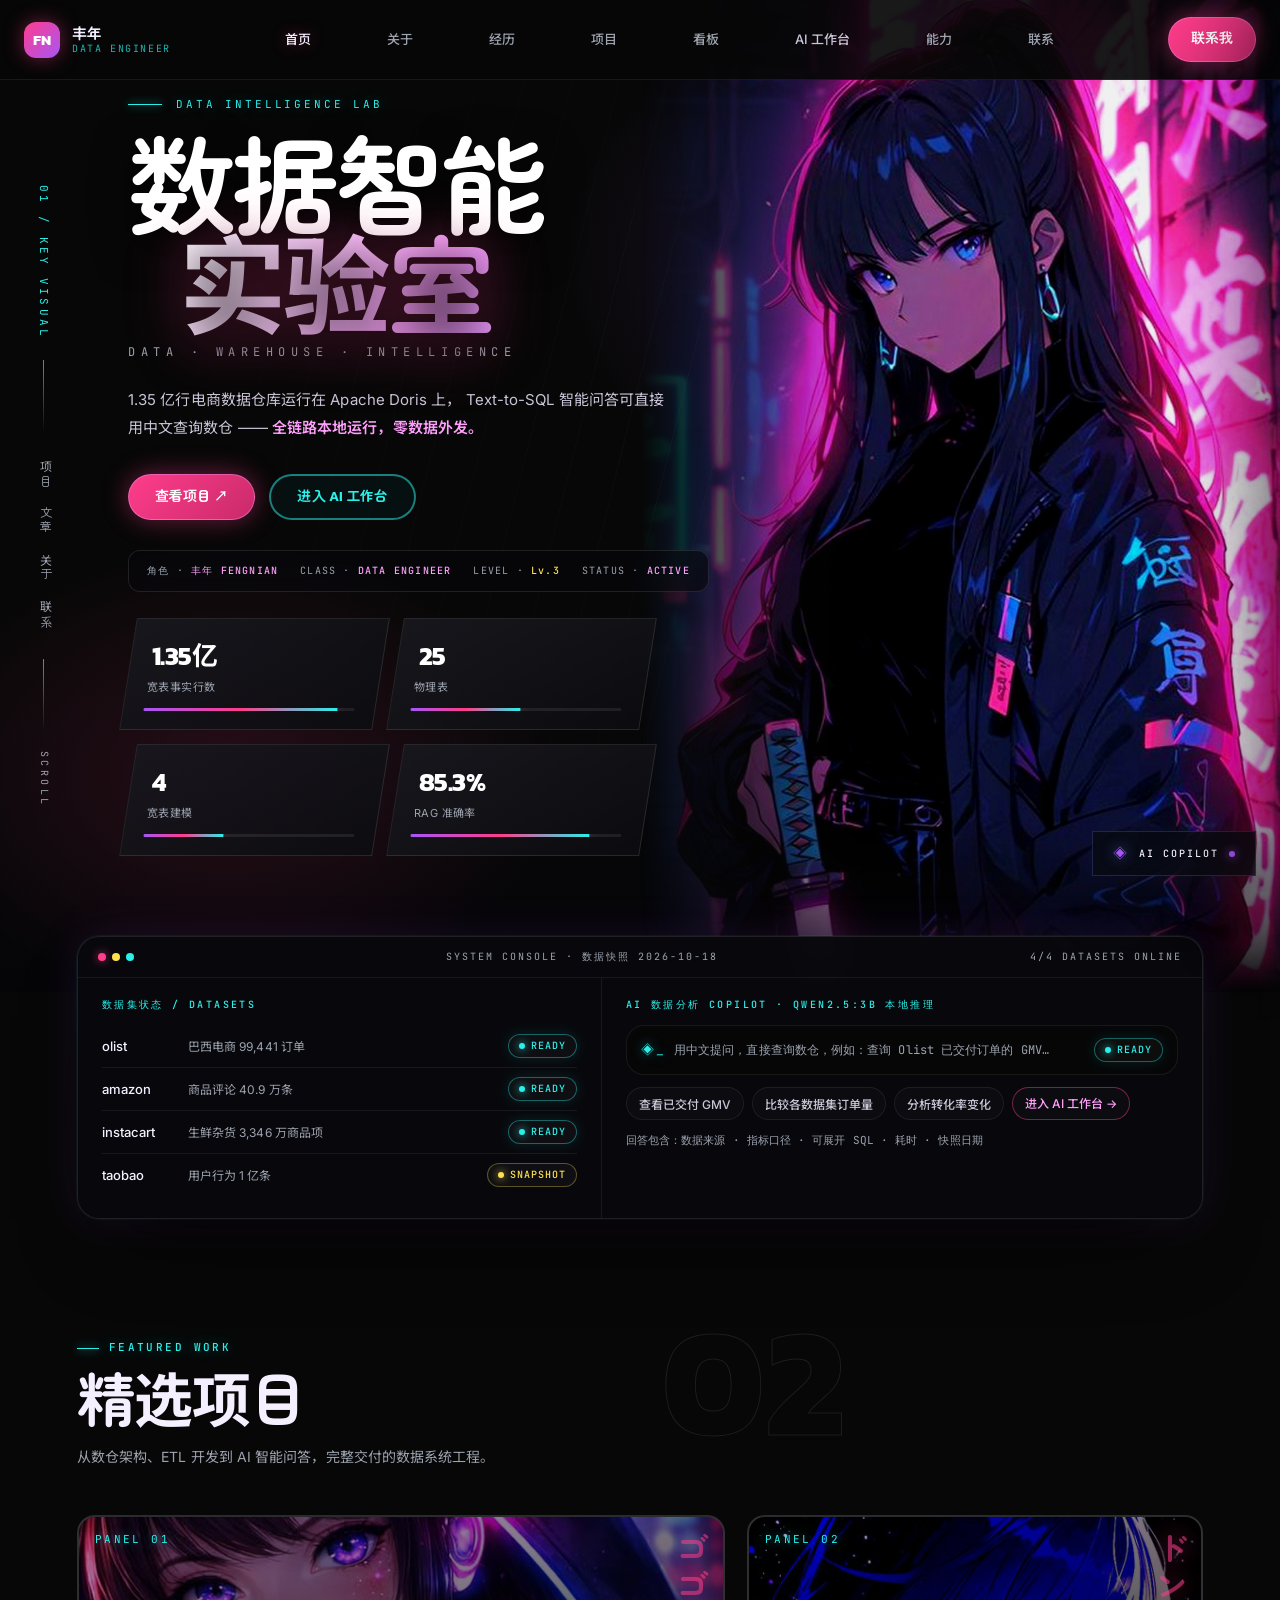
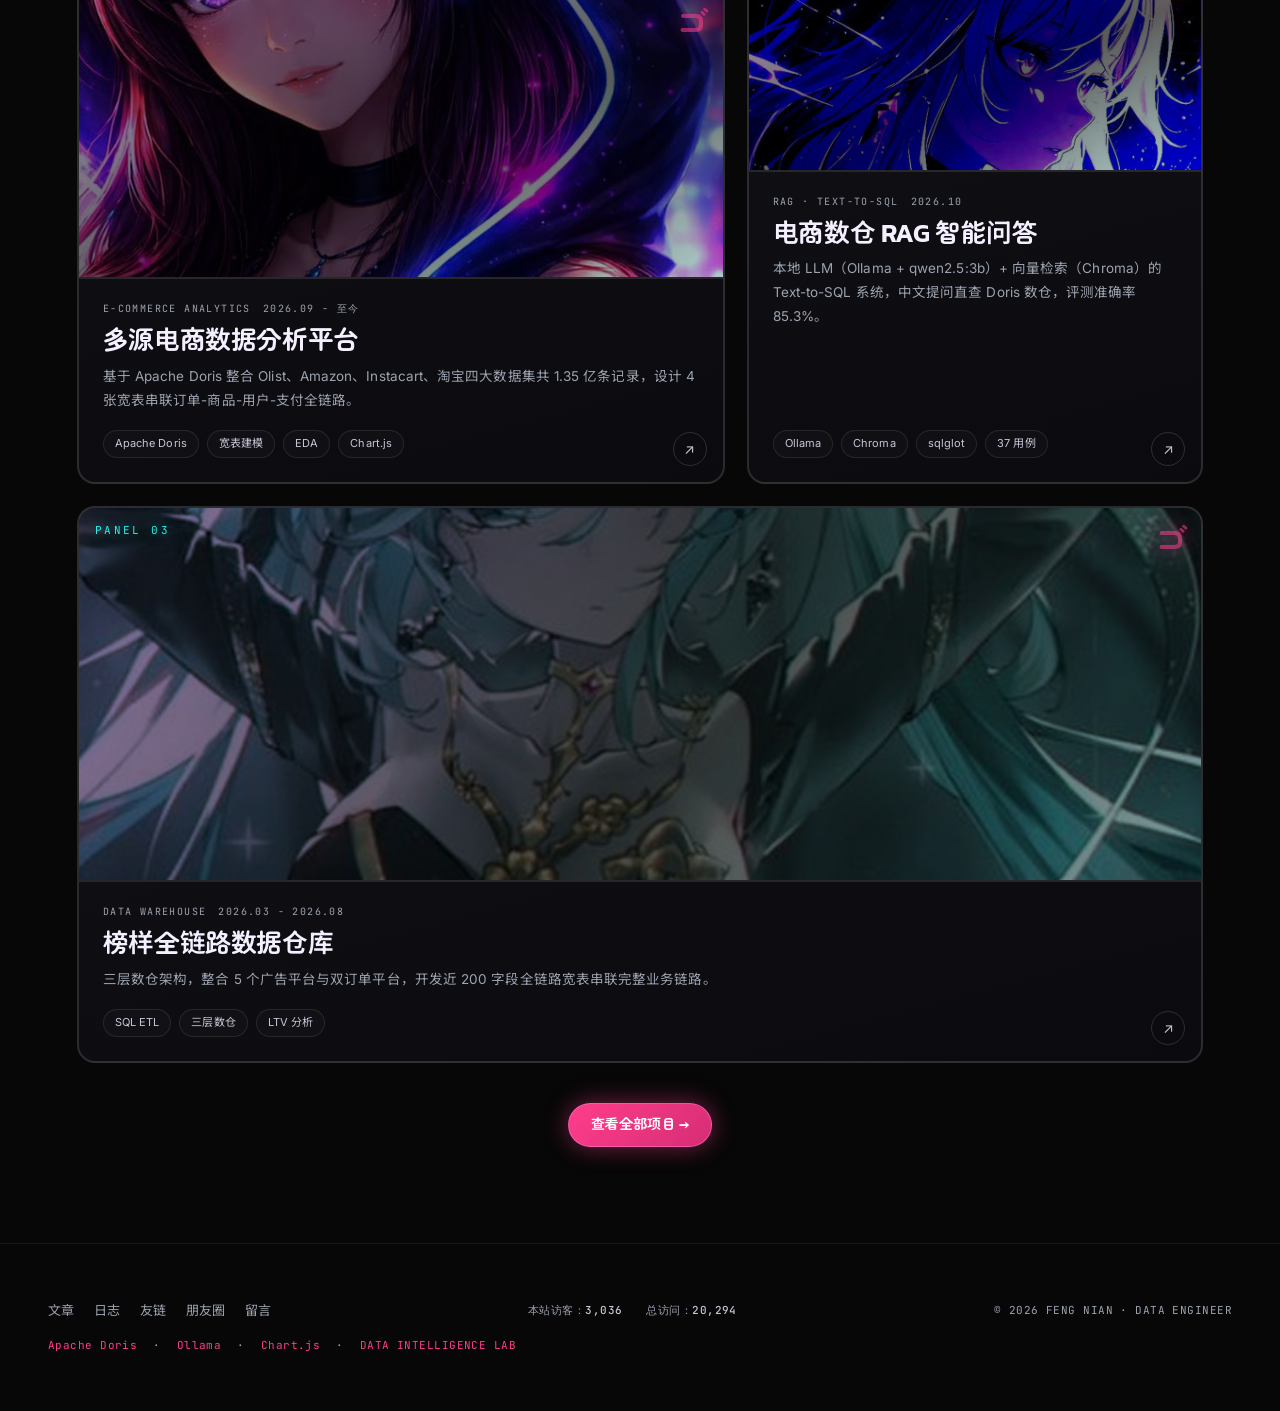
==== commit 13dedefe: "feat: 换新图片引用追加版本串破除CDN缓存" ====
--- a/index.html
+++ b/index.html
@@ -77,7 +77,7 @@
 
   <!-- 立绘 -->
   <div class="anime-figure" aria-hidden="true">
-    <img src="images/hero-character-alt.jpg" alt="">
+    <img src="images/hero-character-alt.jpg?v=20261027f" alt="">
   </div>
 
   <!-- 文案 -->
@@ -187,7 +187,7 @@
       <span class="panel-num">PANEL 01</span>
       <span class="panel-sfx">ゴゴゴ</span>
       <div class="panel-media">
-        <img src="images/proj-ecom.jpg" alt="多源电商数据分析平台" loading="lazy">
+        <img src="images/proj-ecom.jpg?v=20261027f" alt="多源电商数据分析平台" loading="lazy">
       </div>
       <div class="panel-body">
         <div class="panel-meta">
@@ -208,7 +208,7 @@
       <span class="panel-num">PANEL 02</span>
       <span class="panel-sfx">ドン</span>
       <div class="panel-media">
-        <img src="images/proj-rag.jpg" alt="RAG 智能问答系统" loading="lazy">
+        <img src="images/proj-rag.jpg?v=20261027f" alt="RAG 智能问答系统" loading="lazy">
       </div>
       <div class="panel-body">
         <div class="panel-meta">
@@ -229,7 +229,7 @@
       <span class="panel-num">PANEL 03</span>
       <span class="panel-sfx">ゴ</span>
       <div class="panel-media">
-        <img src="images/proj-warehouse.jpg" alt="榜样全链路数据仓库" loading="lazy">
+        <img src="images/proj-warehouse.jpg?v=20261027f" alt="榜样全链路数据仓库" loading="lazy">
       </div>
       <div class="panel-body">
         <div class="panel-meta">
--- a/style.css
+++ b/style.css
@@ -189,7 +189,7 @@
 .hero { position: relative; min-height: 100vh; display: flex; flex-direction: column; overflow: hidden; }
 .hero-bg-img {
   position: absolute; top: 0; left: 0; width: 100%; height: 100%;
-  background-image: url('images/hero-bg-new.webp'); background-size: cover; background-position: center center;
+  background-image: url('images/hero-bg-new.webp?v=20261027f'); background-size: cover; background-position: center center;
   opacity: 0.16; filter: saturate(0.4) contrast(1.05) brightness(0.55); z-index: 0;
 }
 #hero-canvas { position: absolute; top: 0; left: 0; width: 100%; height: 100%; z-index: 0; }
@@ -427,7 +427,7 @@
 }
 .about-hero-bg::before {
   content: ''; position: absolute; top: 0; left: 0; right: 0; bottom: 0;
-  background-image: url('images/anime-space.jpg'); background-size: cover; background-position: center;
+  background-image: url('images/anime-space.jpg?v=20261027f'); background-size: cover; background-position: center;
   opacity: 0.25; filter: saturate(0.9);
 }
 .about-hero-content {
@@ -464,7 +464,7 @@
 .about-hero-right { flex-shrink: 0; width: 360px; height: 440px; }
 .about-hero-image {
   width: 100%; height: 100%; border-radius: 4px; overflow: hidden;
-  background-image: url('images/anime-space.jpg'); background-size: cover; background-position: center;
+  background-image: url('images/anime-space.jpg?v=20261027f'); background-size: cover; background-position: center;
   box-shadow: 0 8px 40px rgba(0,0,0,0.15);
   border: 1px solid var(--border);
   transition: transform 0.4s;
@@ -606,7 +606,7 @@
 .projects { background: var(--bg-elevated); border-top: 1px solid var(--border); border-bottom: 1px solid var(--border); position: relative; }
 .projects-bg-img {
   position: absolute; top: 0; left: 0; width: 100%; height: 100%;
-  background-image: url('images/anime-space.jpg'); background-size: cover; background-position: center;
+  background-image: url('images/anime-space.jpg?v=20261027f'); background-size: cover; background-position: center;
   opacity: 0.08; filter: blur(3px) saturate(0.5); z-index: 0; pointer-events: none;
 }
 .projects .container { position: relative; z-index: 1; }
@@ -646,7 +646,7 @@
 .skills { background: var(--bg); position: relative; }
 .skills-bg-img {
   position: absolute; bottom: 0; left: 0; width: 60%; height: 100%;
-  background-image: url('images/anime-operator.jpg'); background-size: cover; background-position: left center;
+  background-image: url('images/anime-operator.jpg?v=20261027f'); background-size: cover; background-position: left center;
   opacity: 0.3; filter: saturate(0.75) brightness(0.85); z-index: 0; pointer-events: none;
   mask-image: linear-gradient(to right, black 0%, transparent 80%);
   -webkit-mask-image: linear-gradient(to right, black 0%, transparent 80%);
@@ -676,7 +676,7 @@
 .articles { background: var(--bg-elevated); border-top: 1px solid var(--border); border-bottom: 1px solid var(--border); position: relative; }
 .articles-bg-deco {
   position: absolute; top: 10%; left: -80px; width: 400px; height: 500px;
-  background-image: url('images/anime-camera.jpg'); background-size: cover; background-position: center;
+  background-image: url('images/anime-camera.jpg?v=20261027f'); background-size: cover; background-position: center;
   opacity: 0.3; filter: saturate(0.75) brightness(0.85); z-index: 0; pointer-events: none; border-radius: 4px;
   mask-image: linear-gradient(to right, black 35%, transparent 95%);
   -webkit-mask-image: linear-gradient(to right, black 35%, transparent 95%);
@@ -791,7 +791,7 @@
 .contact { min-height: 100vh; display: flex; align-items: center; position: relative; overflow: hidden; background: var(--bg); }
 .contact-bg-img {
   position: absolute; top: 0; left: 0; width: 100%; height: 100%;
-  background-image: url('images/anime-astronaut.jpg'); background-size: cover; background-position: center;
+  background-image: url('images/anime-astronaut.jpg?v=20261027f'); background-size: cover; background-position: center;
   opacity: 0.2; filter: saturate(0.7) brightness(0.85); z-index: 0;
 }
 .contact-bg { position: absolute; top: 0; left: 0; width: 100%; height: 100%; z-index: 0; }
@@ -1098,7 +1098,7 @@
 .about-page .about-hero-bg::before {
   background-image:
     linear-gradient(125deg, rgba(5, 8, 12, 0.95) 4%, rgba(7, 10, 15, 0.64) 46%, rgba(7, 9, 13, 0.12) 100%),
-    url('images/about-portrait.jpeg');
+    url('images/about-portrait.jpeg?v=20261027f');
   background-size: cover, 520px auto;
   background-position: center, 88% 34%;
   background-repeat: no-repeat;
--- a/hero-spatial.css
+++ b/hero-spatial.css
@@ -1,7 +1,7 @@
 /* Layered architectural data blocks for the homepage hero only.
    配色已对齐设计规范 linear-app：品牌紫 #5e6ad2 / 近纯黑 #08090a。 */
 #hero.hero { background: #08090a; isolation: isolate; }
-#hero .hero-spatial { position: absolute; inset: 0; z-index: 0; overflow: hidden; pointer-events: none; perspective: 1050px; background: linear-gradient(115deg, rgba(8,9,10,.88) 0%, rgba(15,16,20,.8) 55%, rgba(10,11,14,.92) 100%), url('images/anime-astronaut.jpg') right center / cover no-repeat, linear-gradient(115deg, #08090a 0%, #0d0e12 55%, #0a0b0d 100%); }
+#hero .hero-spatial { position: absolute; inset: 0; z-index: 0; overflow: hidden; pointer-events: none; perspective: 1050px; background: linear-gradient(115deg, rgba(8,9,10,.88) 0%, rgba(15,16,20,.8) 55%, rgba(10,11,14,.92) 100%), url('images/anime-astronaut.jpg?v=20261027f') right center / cover no-repeat, linear-gradient(115deg, #08090a 0%, #0d0e12 55%, #0a0b0d 100%); }
 #hero .hero-spatial::before { content: ''; position: absolute; inset: 0; opacity: .26; background-image: linear-gradient(rgba(94,106,210,.16) 1px, transparent 1px), linear-gradient(90deg,rgba(94,106,210,.16) 1px,transparent 1px); background-size: 60px 60px; mask-image: linear-gradient(90deg,transparent 16%,black 83%); }
 #hero .hero-spatial__floor { position: absolute; width: 950px; height: 700px; top: 47%; right: -180px; transform: rotateX(72deg); transform-origin: 50% 0; border: 1px solid rgba(94,106,210,.18); background-image: linear-gradient(rgba(94,106,210,.18) 1px,transparent 1px),linear-gradient(90deg,rgba(94,106,210,.18) 1px,transparent 1px); background-size: 55px 55px; box-shadow: 0 0 90px rgba(94,106,210,.1); animation: heroSpatialGrid 22s linear infinite; }
 #hero .hero-spatial__rig { position: absolute; width: 780px; height: 670px; top: 7%; right: clamp(100px,14vw,235px); transform-style: preserve-3d; --pointer-x: 0px; --pointer-y: 0px; --tilt-x: 0deg; --tilt-y: 0deg; transform: translate3d(var(--pointer-x),var(--pointer-y),0) rotateX(calc(-10deg + var(--tilt-x))) rotateY(calc(-24deg + var(--tilt-y))); animation: heroSpatialFloat 12s ease-in-out infinite alternate; }
